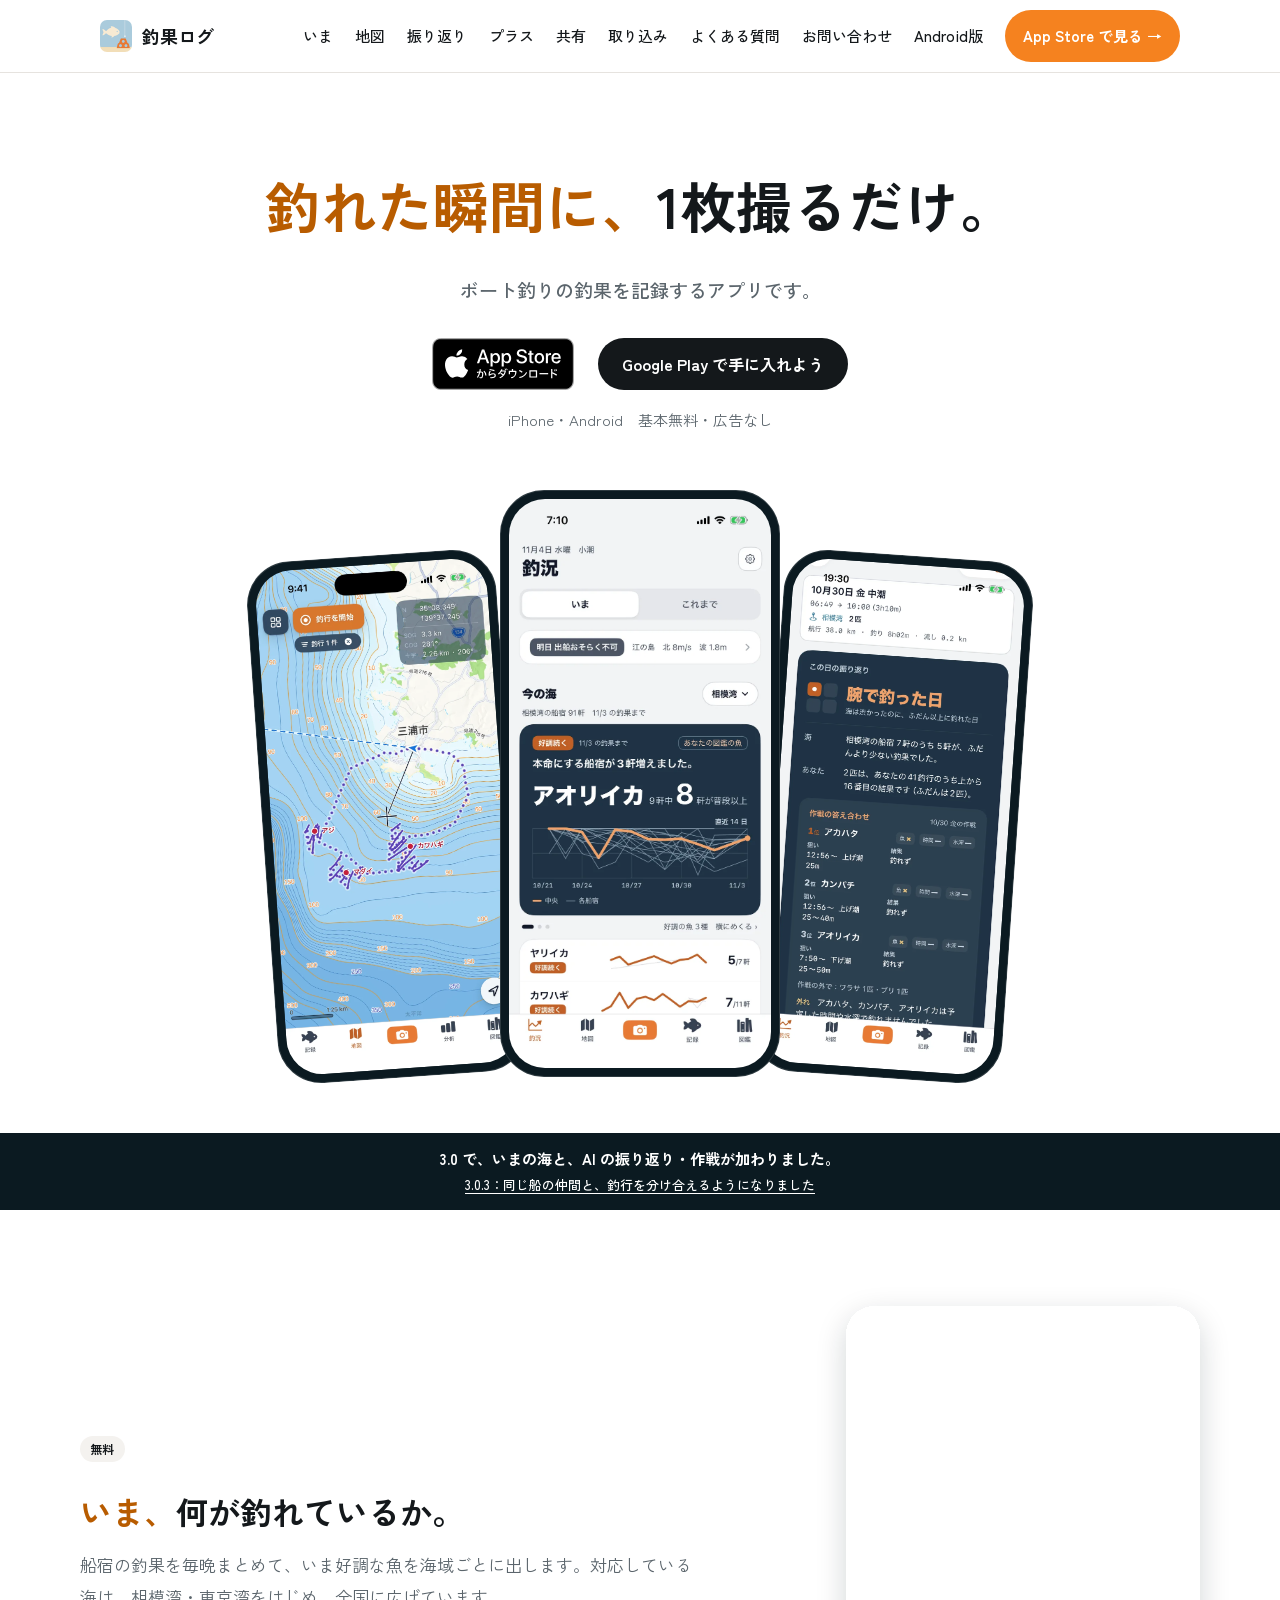
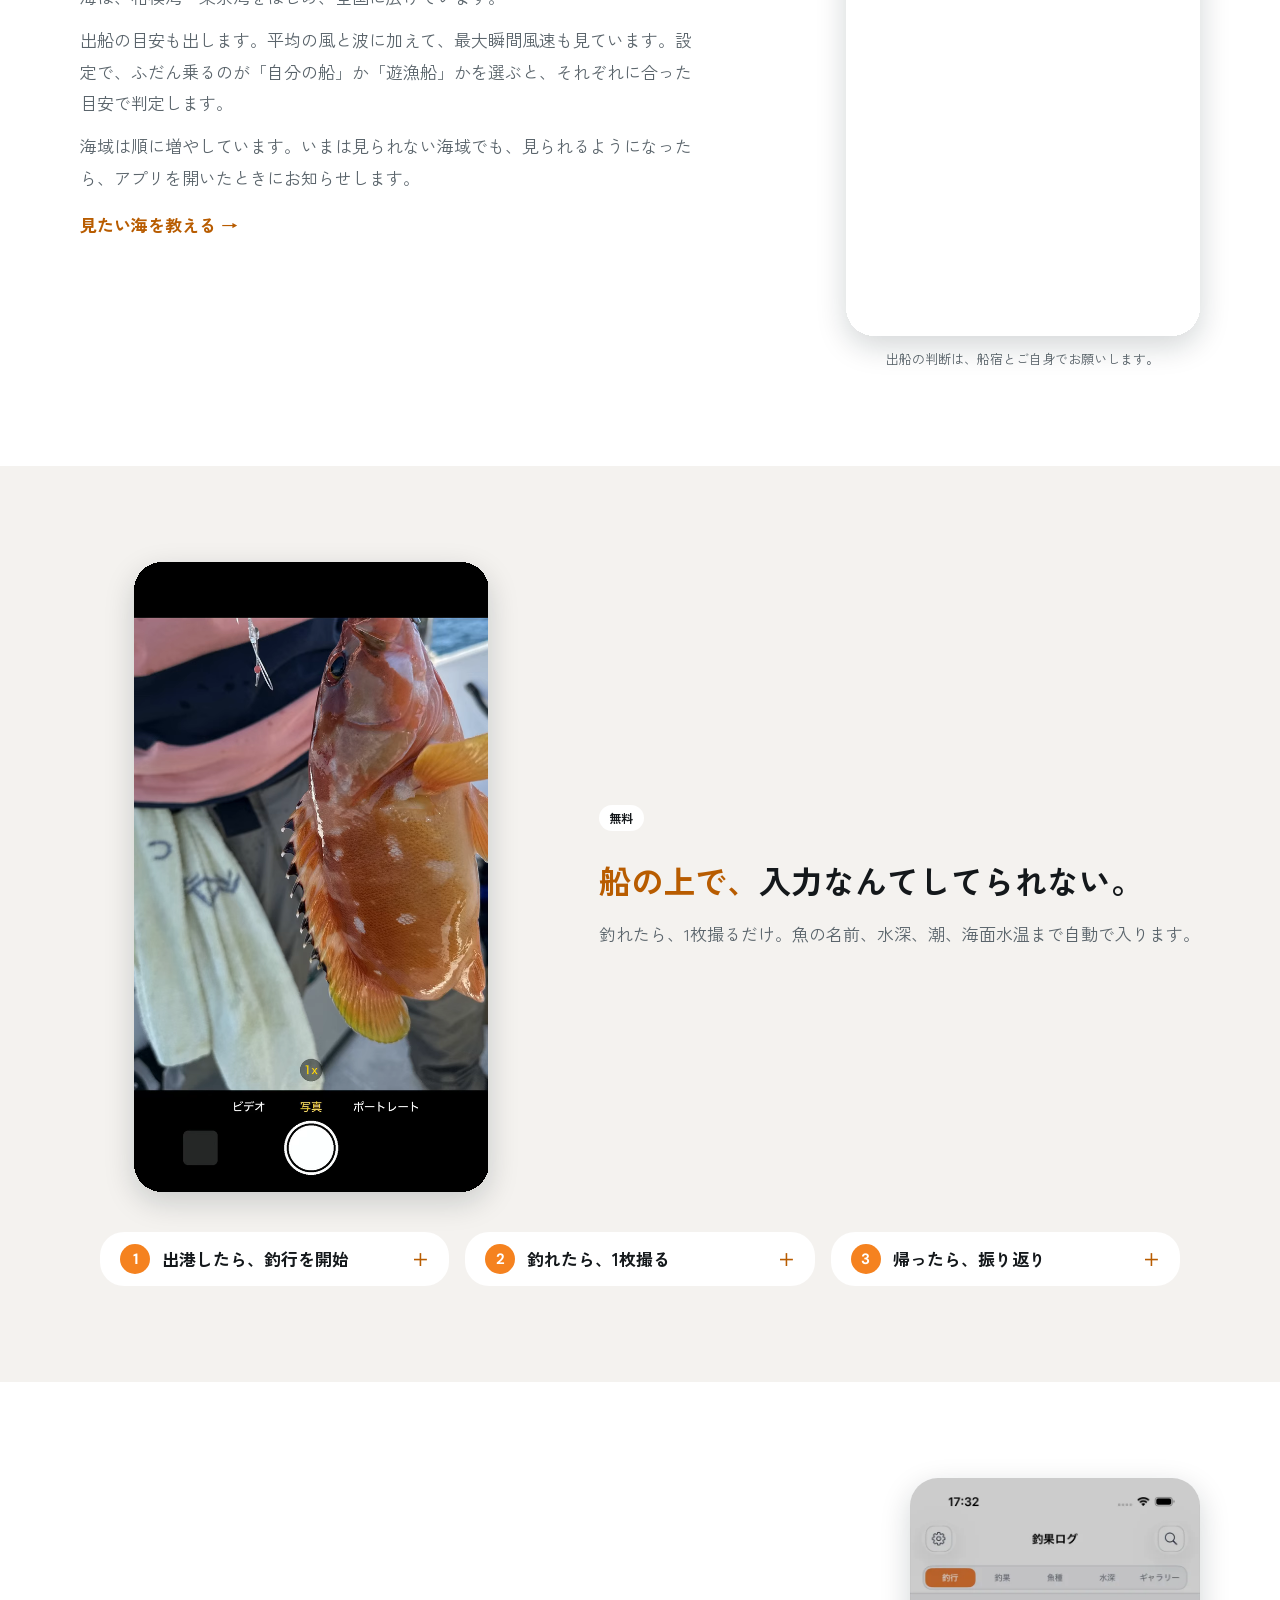
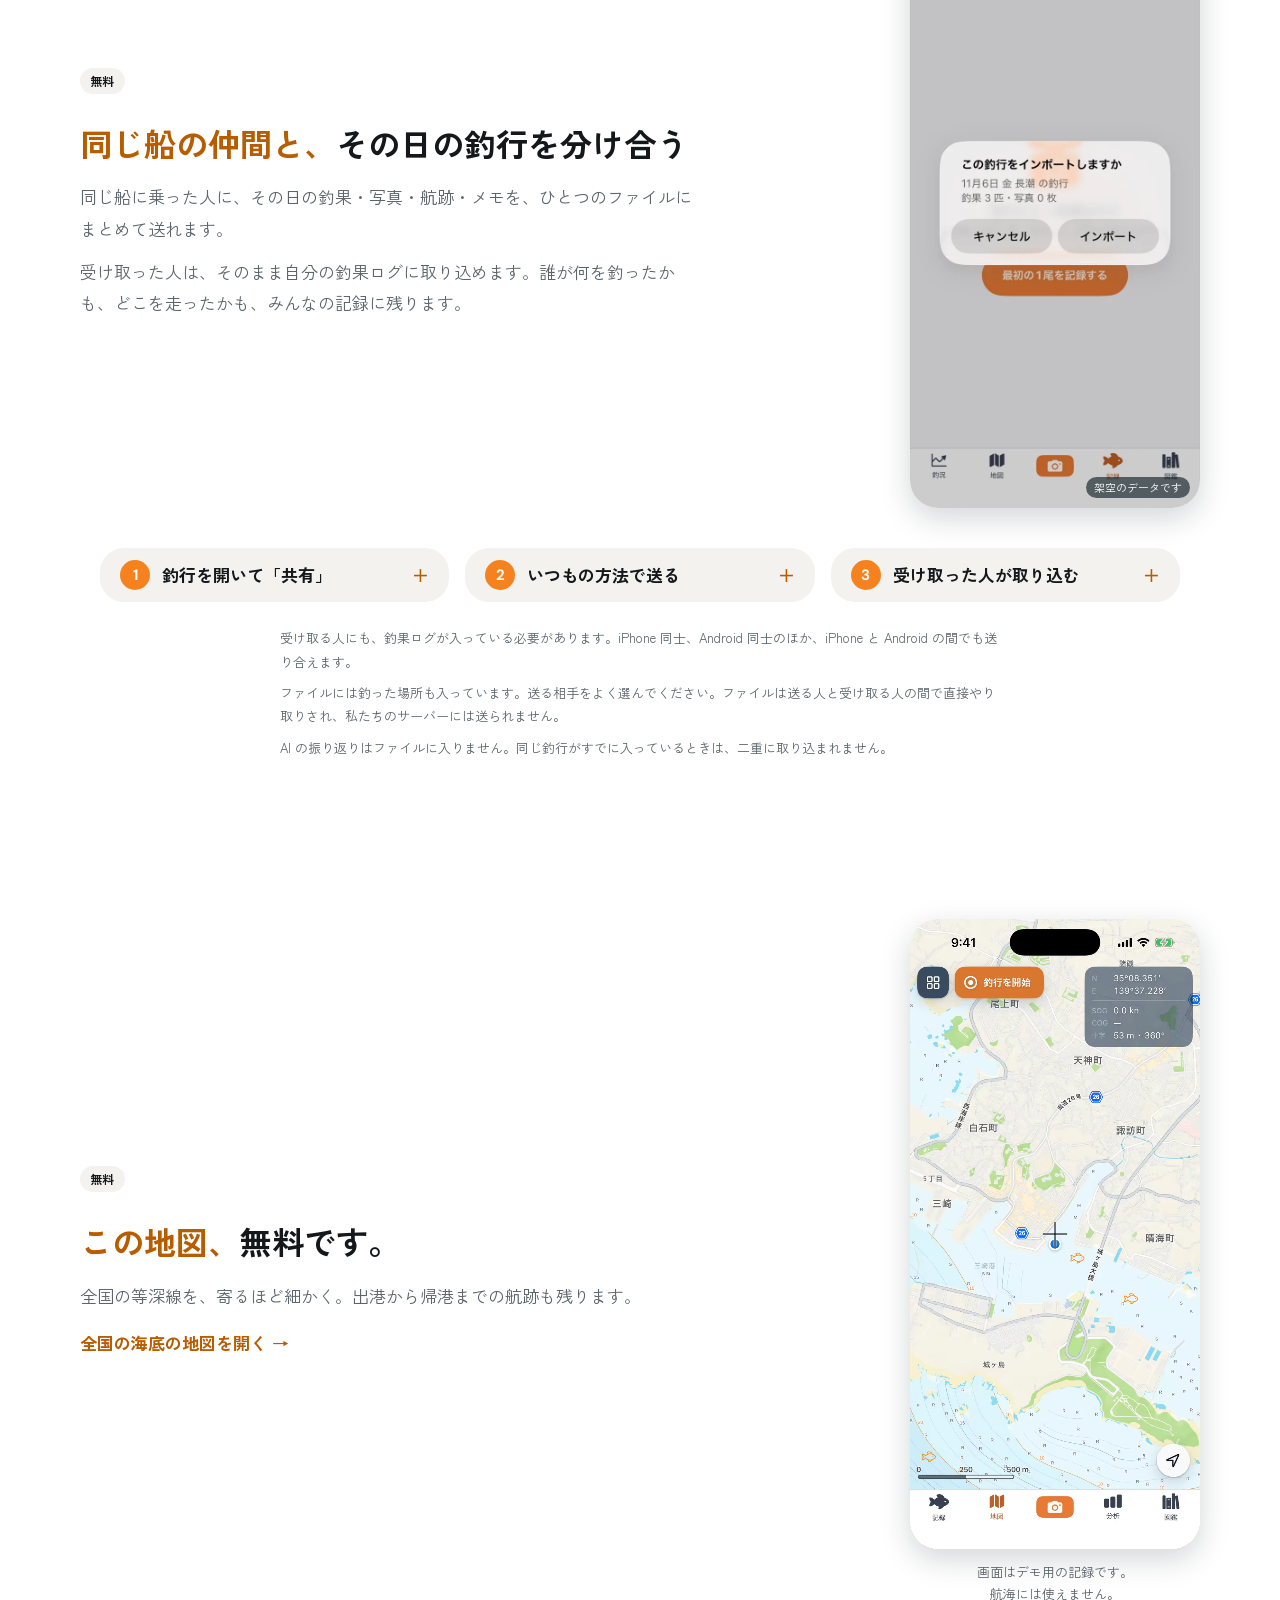
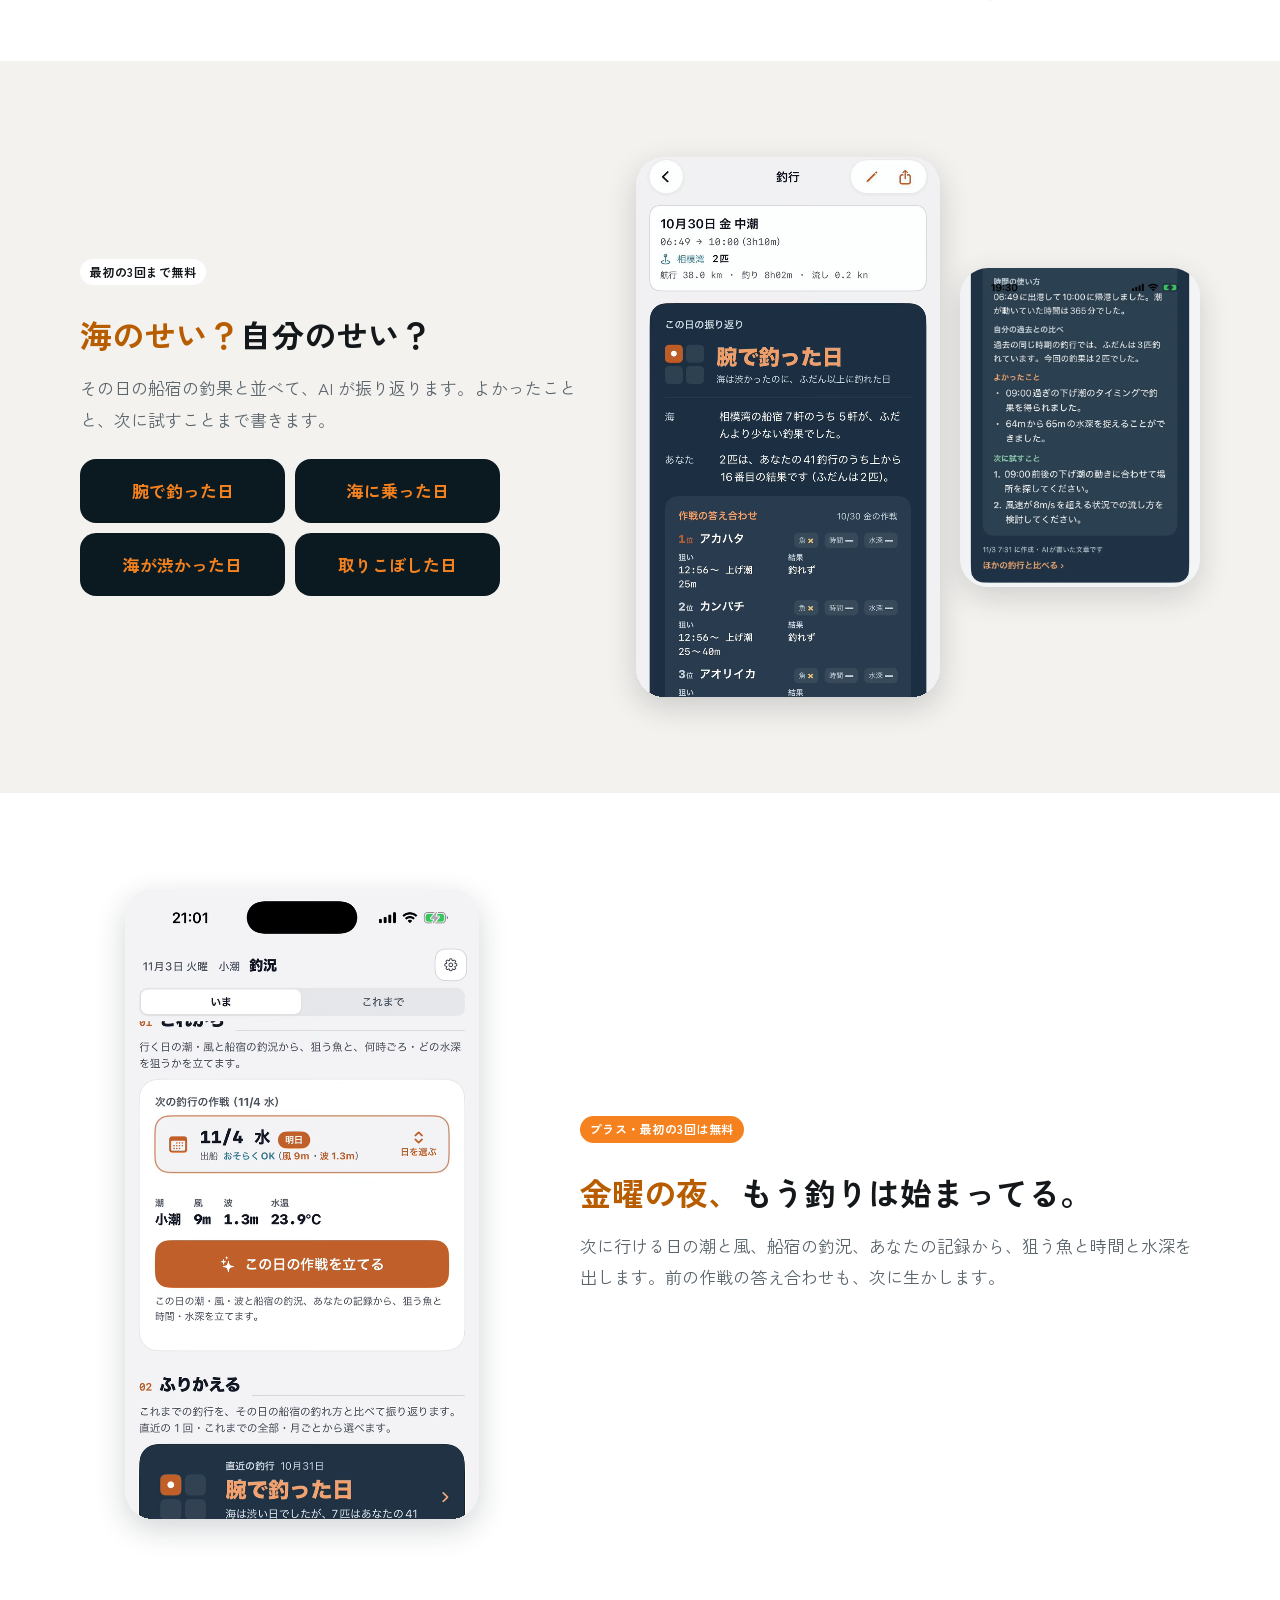
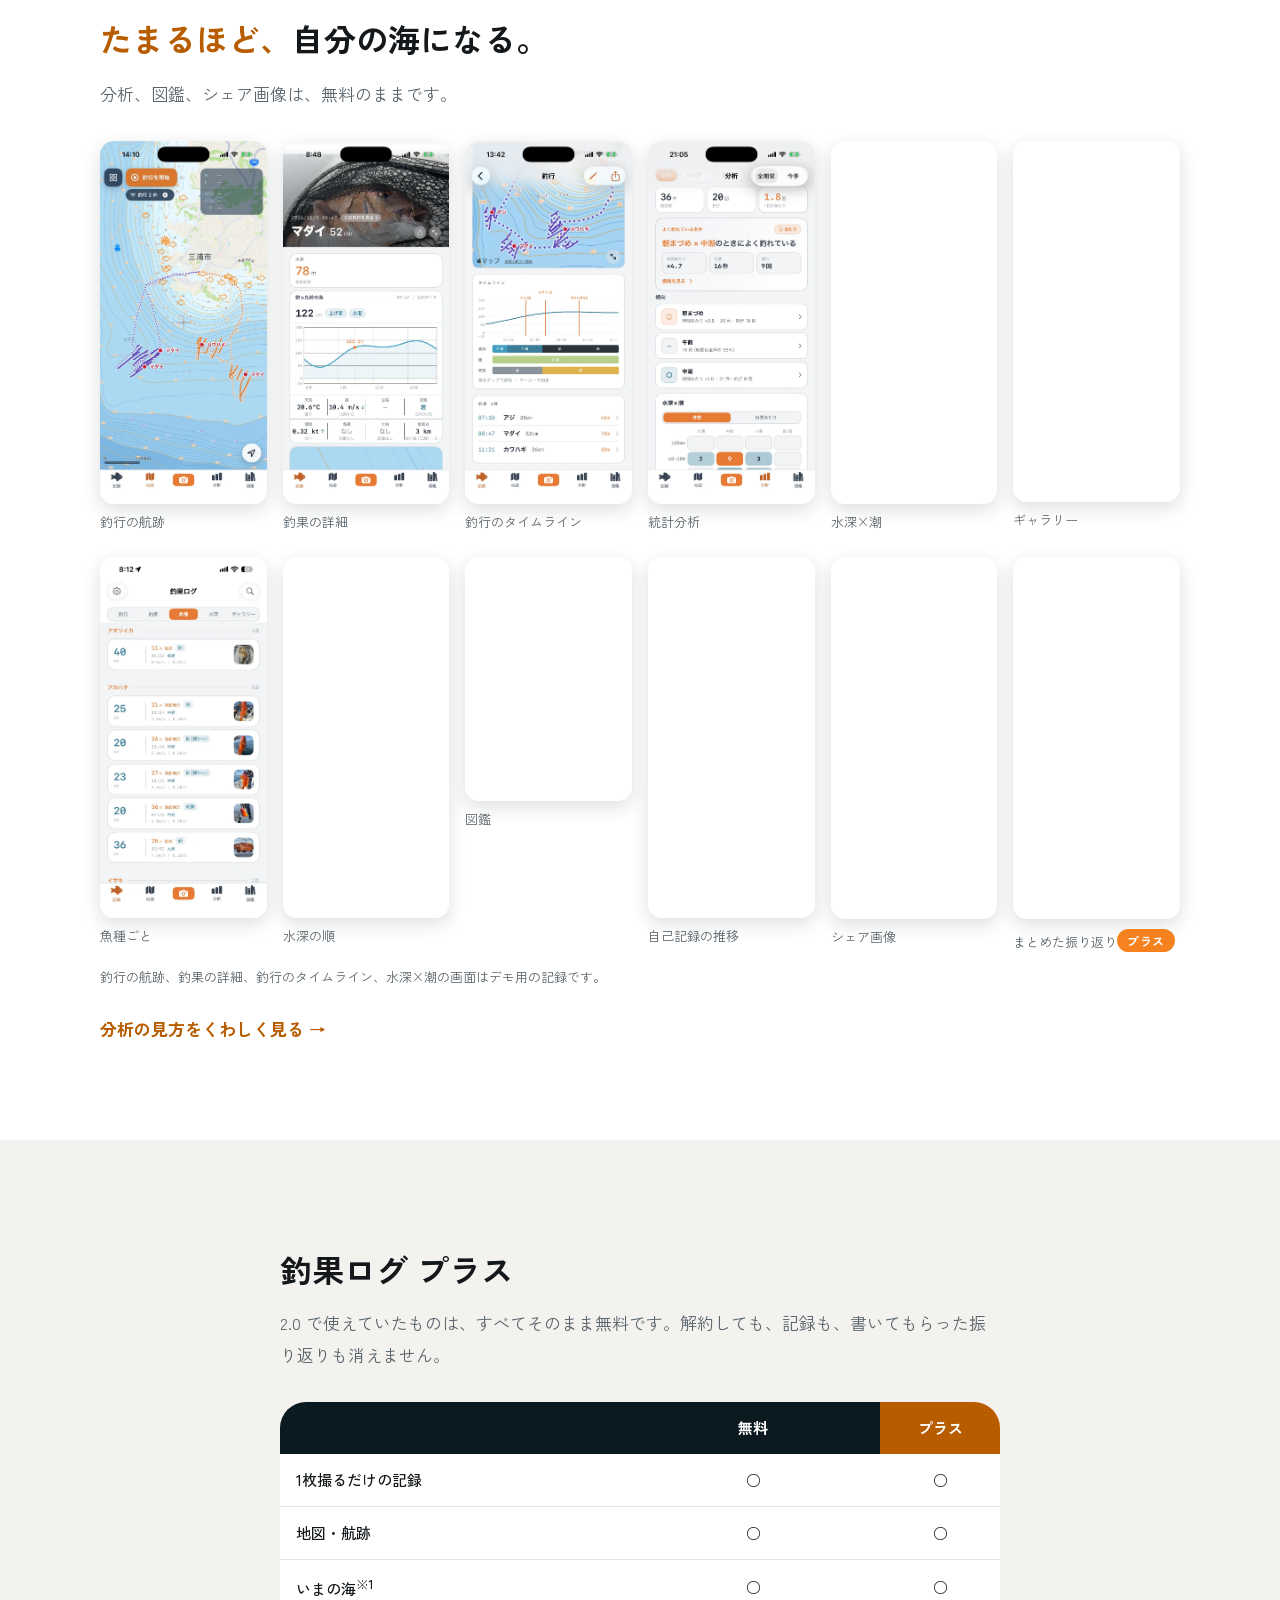
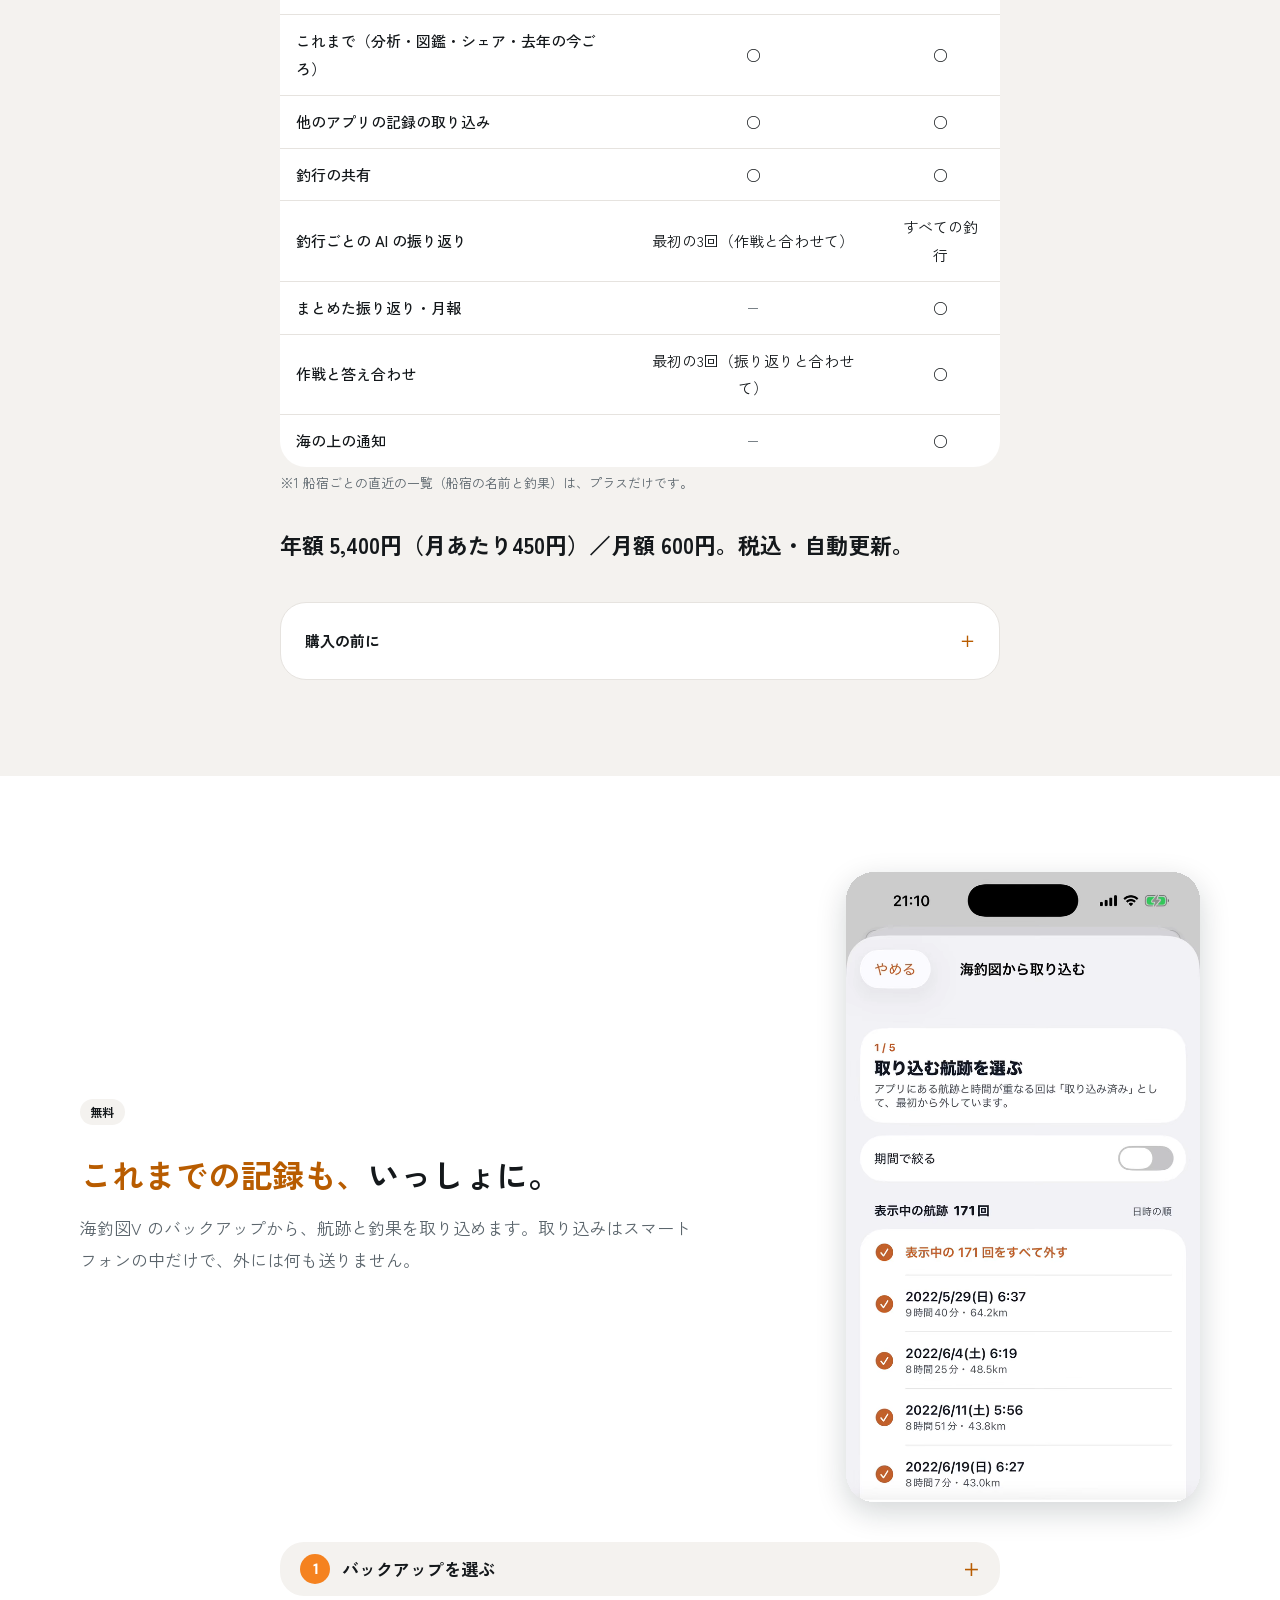
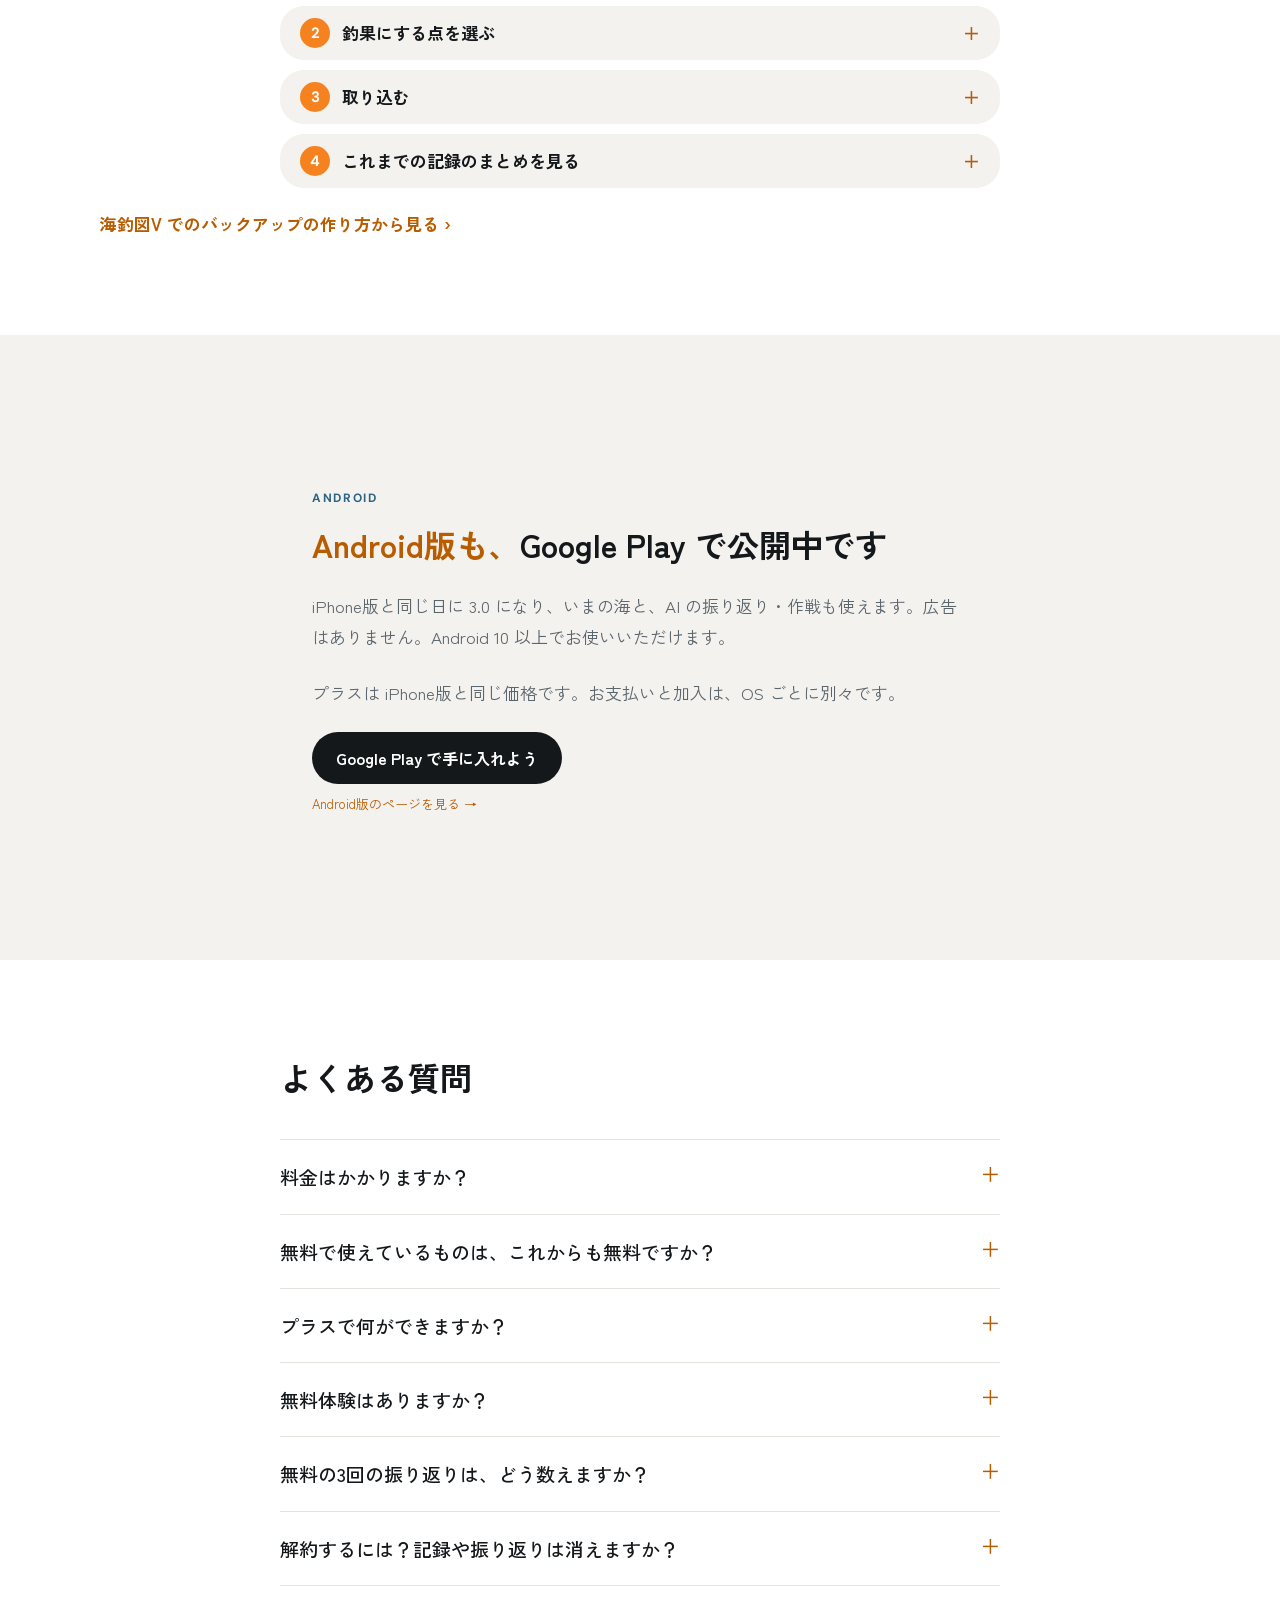
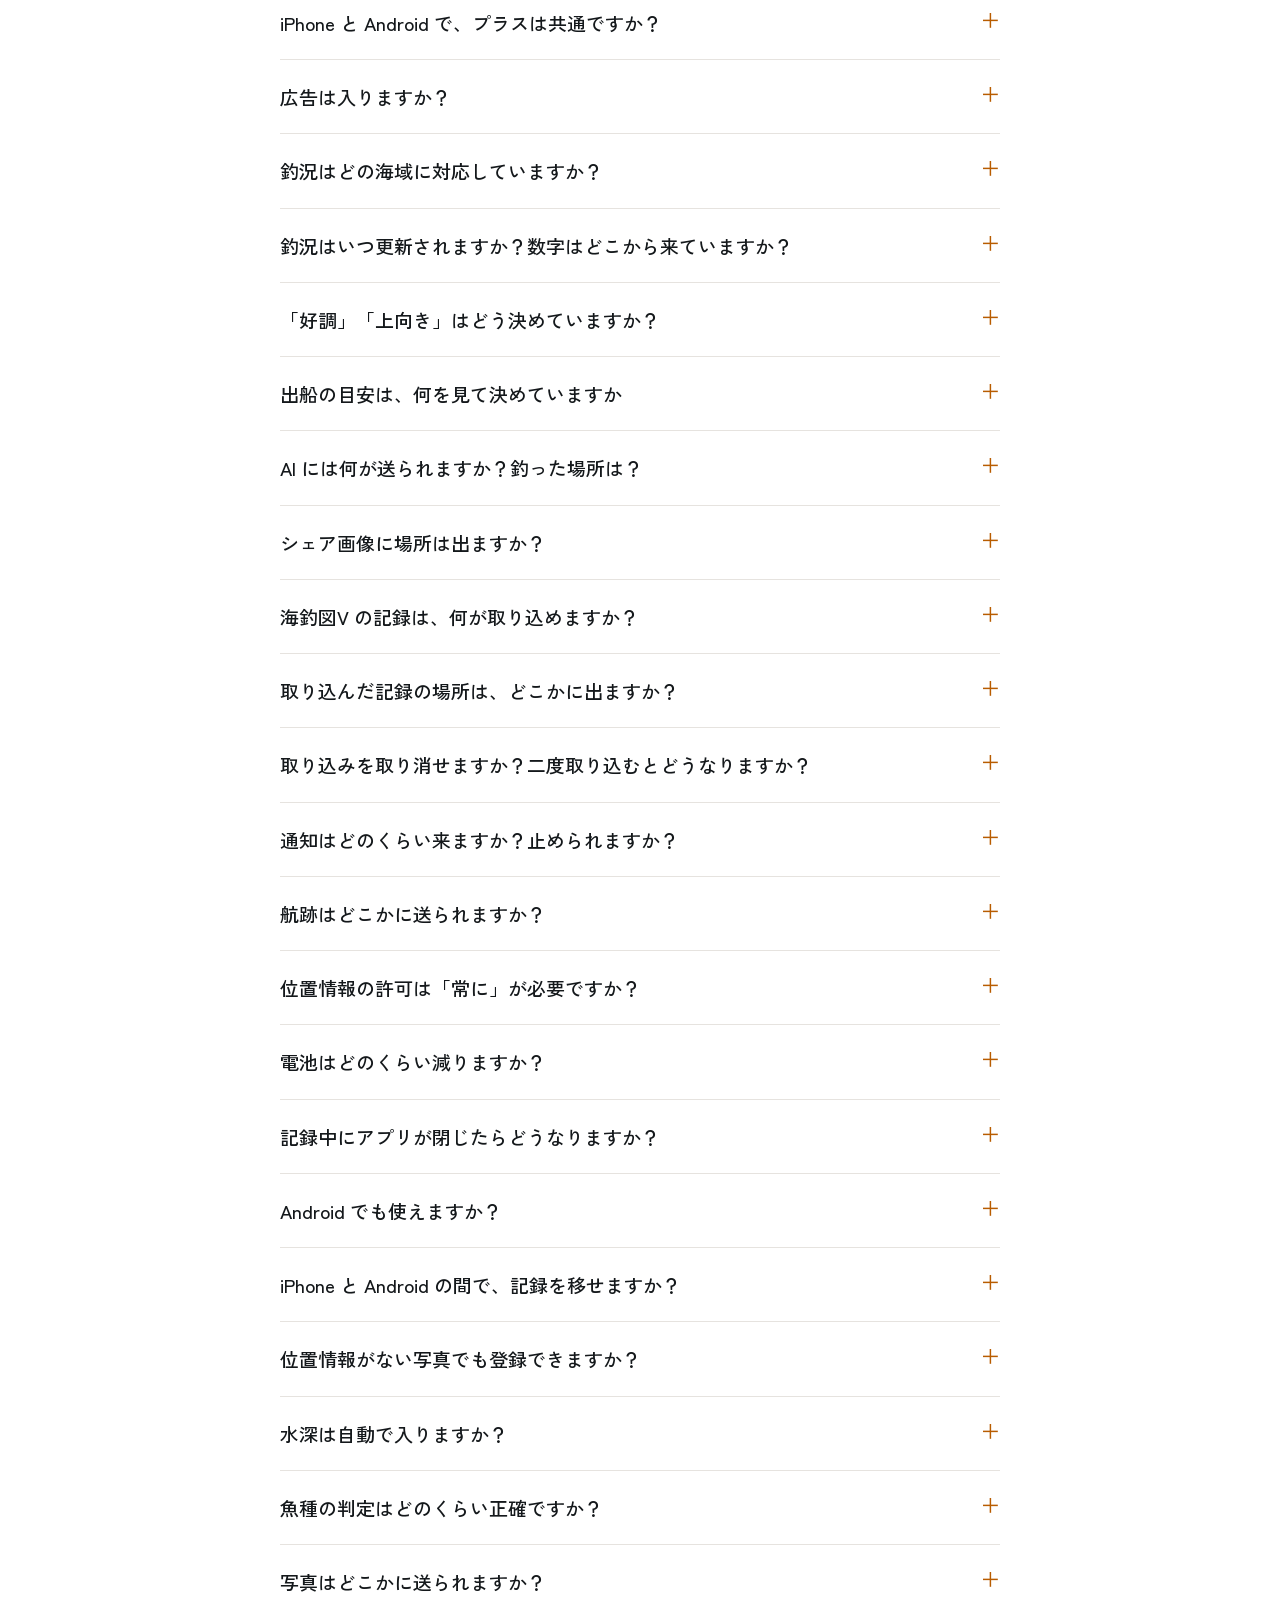
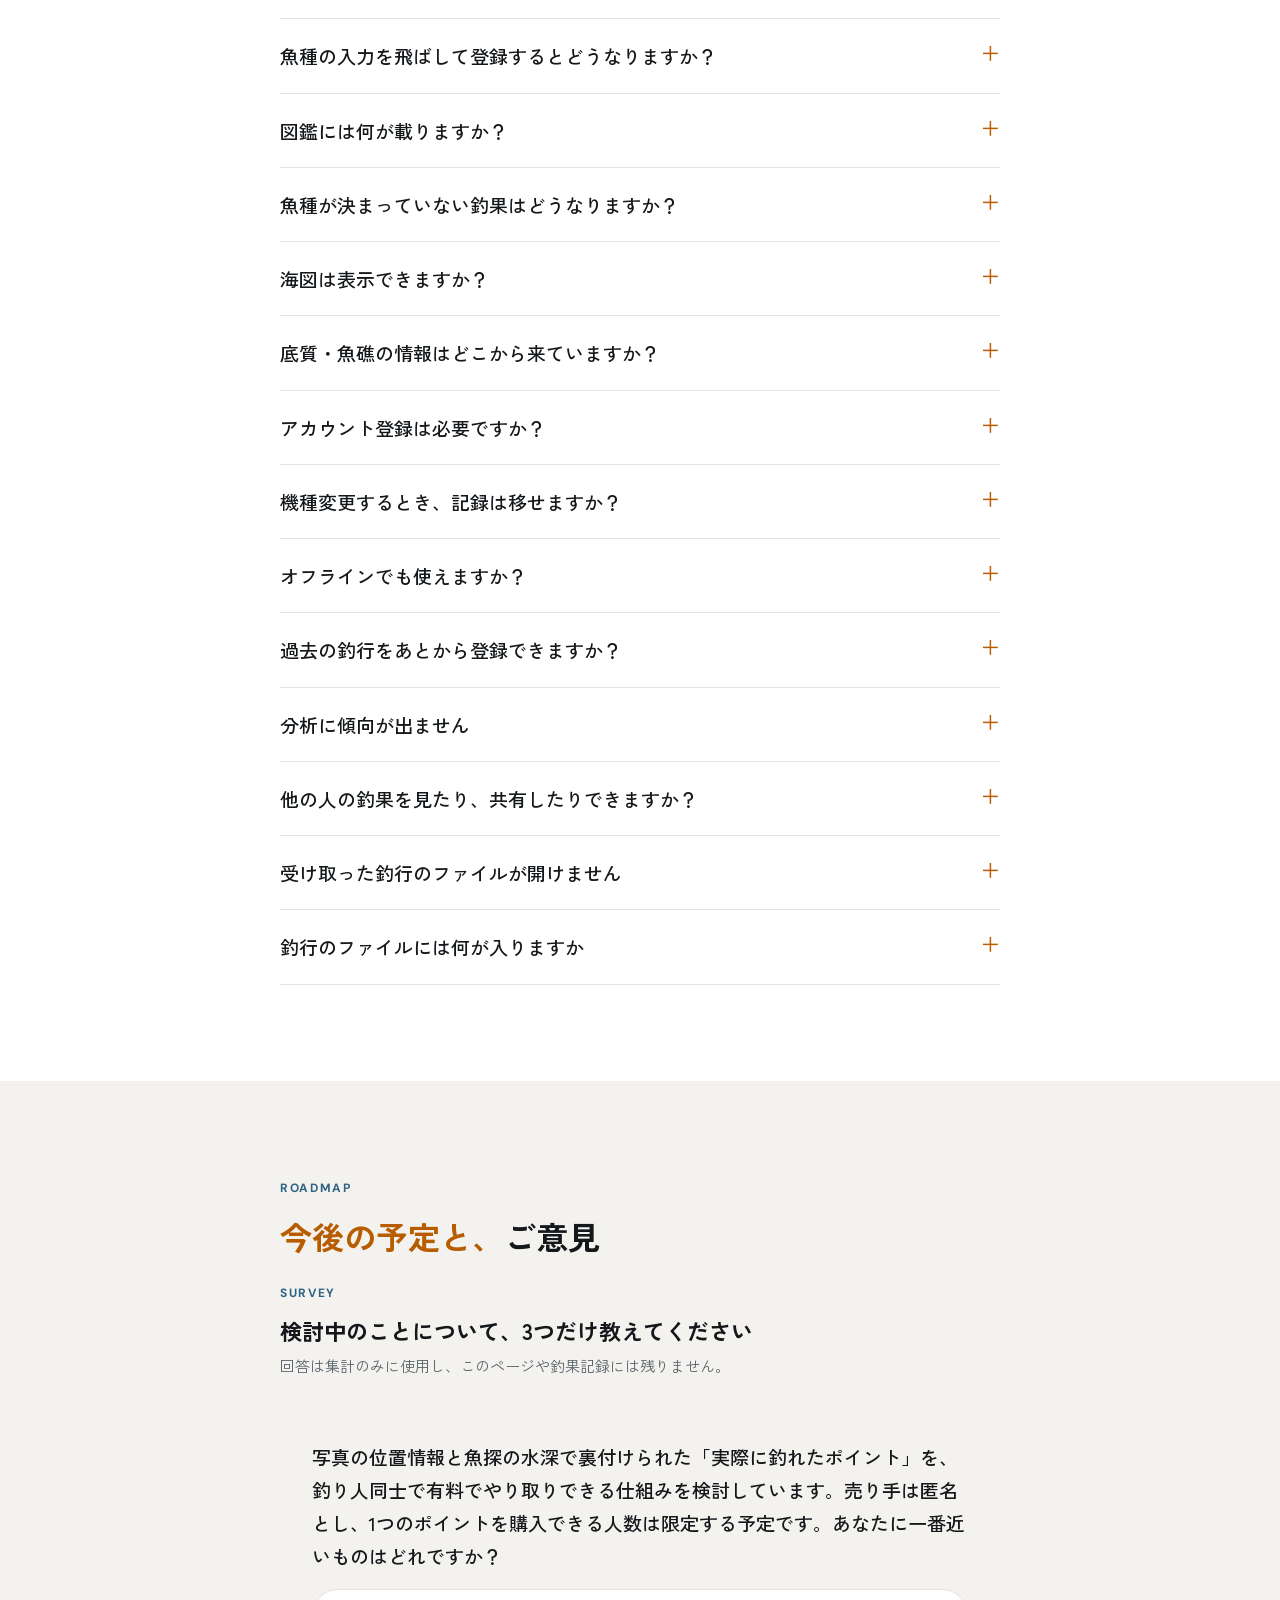
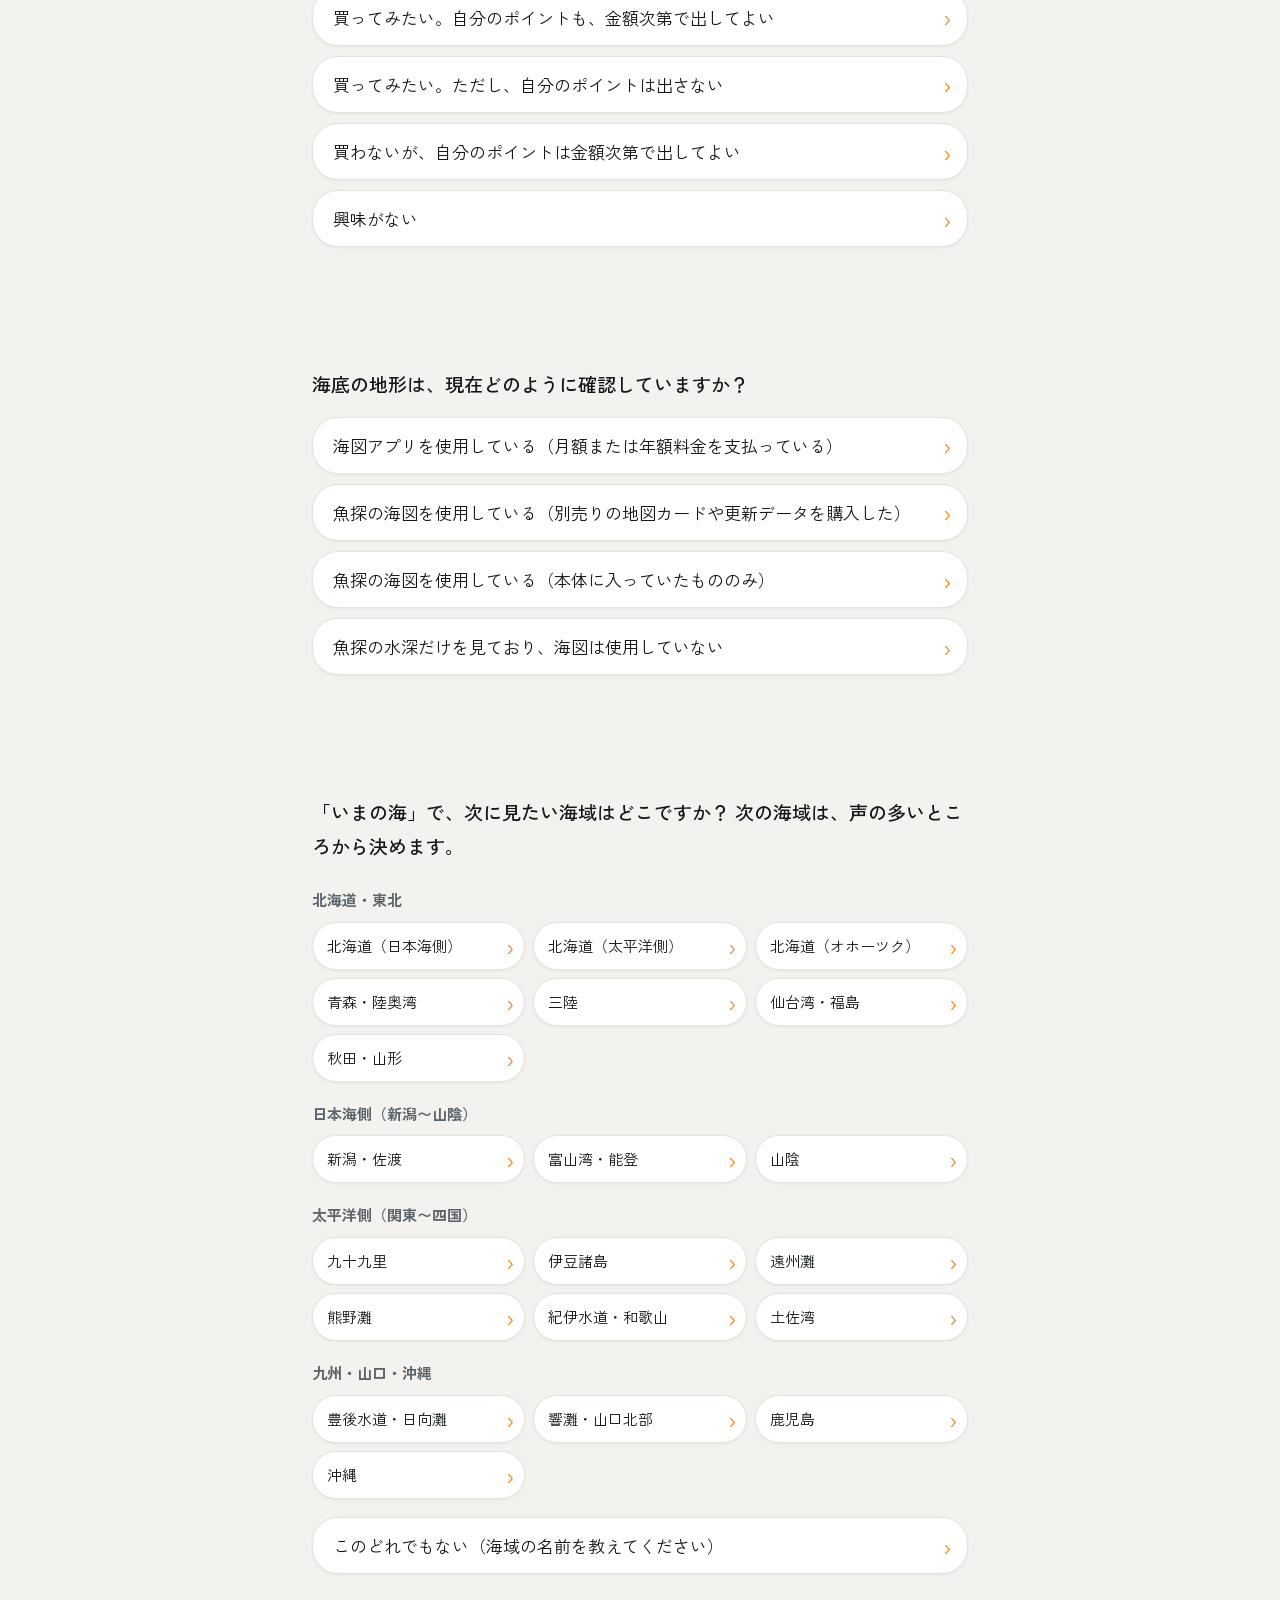
==== index.html @ e05a4d3f "計測の ?src= に riko（RIKO さんの PR 投稿のストーリーズ）と riko_ad（その投稿のパートナーシップ広告）を足す。App Store は ct=riko / riko_ad、G" ====
<!DOCTYPE html>
<html lang="ja">
<head>
  <meta charset="utf-8" />
  <meta name="viewport" content="width=device-width, initial-scale=1" />
  <title>釣果ログ｜1枚撮るだけで記録して、いまの海と答え合わせするボート釣りアプリ</title>
  <meta name="description" content="釣れた瞬間に1枚撮るだけ。魚種・水深・潮・海面水温まで自動で入り、その1枚を、船宿の釣果をもとにした「いまの海」と答え合わせできます。帰ったら、船宿の釣果と自分の釣果を並べて振り返り。地図・航跡・統計分析・いまの海は無料です。" />
  <link rel="canonical" href="https://chokalog.margheritaworks.com/" />
  <link rel="icon" href="/favicon.ico" sizes="any" />
  <link rel="icon" type="image/png" sizes="32x32" href="/assets/img/favicon-32.png" />
  <link rel="icon" type="image/png" sizes="16x16" href="/assets/img/favicon-16.png" />
  <link rel="apple-touch-icon" sizes="180x180" href="/assets/img/apple-touch-icon.png" />

  <!-- OGP -->
  <meta property="og:type"        content="website" />
  <meta property="og:url"         content="https://chokalog.margheritaworks.com/" />
  <meta property="og:title"       content="釣果ログ｜1枚撮るだけで記録して、いまの海と答え合わせするボート釣りアプリ" />
  <meta property="og:description" content="釣れた瞬間に1枚撮るだけ。魚種・水深・潮・海面水温まで自動で入り、その1枚を、船宿の釣果をもとにした「いまの海」と答え合わせできます。帰ったら、船宿の釣果と自分の釣果を並べて振り返り。地図・航跡・統計分析・いまの海は無料です。" />
  <meta property="og:image"       content="https://chokalog.margheritaworks.com/assets/img/og.png" />
  <meta property="og:image:secure_url" content="https://chokalog.margheritaworks.com/assets/img/og.png" />
  <meta property="og:image:type"  content="image/png" />
  <meta property="og:image:width" content="1200" />
  <meta property="og:image:height" content="630" />
  <meta property="og:image:alt"   content="釣果ログ 3.0 — 釣れた瞬間に、1枚撮るだけ。その1枚を、いまの海と答え合わせ" />
  <meta property="og:locale"      content="ja_JP" />
  <meta property="og:site_name"   content="釣果ログ" />
  <meta name="twitter:card"        content="summary_large_image" />
  <meta name="twitter:title"       content="釣果ログ｜1枚撮るだけで記録して、いまの海と答え合わせするボート釣りアプリ" />
  <meta name="twitter:description" content="釣れた瞬間に1枚撮るだけ。魚種・水深・潮・海面水温まで自動で入り、その1枚を、船宿の釣果をもとにした「いまの海」と答え合わせできます。帰ったら、船宿の釣果と自分の釣果を並べて振り返り。地図・航跡・統計分析・いまの海は無料です。" />
  <meta name="twitter:image"       content="https://chokalog.margheritaworks.com/assets/img/og.png" />

  <!-- フォント -->
  <link rel="preconnect" href="https://fonts.googleapis.com" />
  <link rel="preconnect" href="https://fonts.gstatic.com" crossorigin />
  <link href="https://fonts.googleapis.com/css2?family=Zen+Kaku+Gothic+New:wght@400;500;700&family=DM+Sans:wght@400;500;700&display=swap" rel="stylesheet" />

  <!-- CSS -->
  <link rel="stylesheet" href="/assets/css/site.css?v=3.0.6" />

  <!-- Android の端末で開いた場合だけ、最初の画面の Android 版のボタンを先に表示する。判定できない場合は今の並びのまま -->
  <script>if (/Android/i.test(navigator.userAgent || '')) document.documentElement.classList.add('is-android');</script>

  <!-- 構造化データ -->
  <script type="application/ld+json">
  {
    "@context": "https://schema.org",
    "@graph": [
      {
        "@type": "WebSite",
        "url": "https://margheritaworks.com/",
        "inLanguage": "ja"
      },
      {
        "@type": "Organization",
        "name": "Margherita Works",
        "url": "https://margheritaworks.com/",
        "contactPoint": {
          "@type": "ContactPoint",
          "email": "support@margheritaworks.com",
          "contactType": "customer support"
        }
      },
      {
        "@type": "SoftwareApplication",
        "name": "釣果ログ",
        "alternateName": "釣果ログ - ボート釣りの水深・底質・潮汐",
        "operatingSystem": "iOS, Android",
        "applicationCategory": "SportsApplication",
        "offers": {
          "@type": "Offer",
          "price": "0",
          "priceCurrency": "JPY"
        }
      },
      {
        "@type": "FAQPage",
        "mainEntity": [
          {
            "@type": "Question",
            "name": "料金はかかりますか？",
            "acceptedAnswer": {
              "@type": "Answer",
              "text": "アプリは無料です。地図・航跡・統計分析・図鑑・いまの海など、記録して見る機能は無料で使えます。振り返りと作戦は、合わせて最初の3回まで無料です。それより先の振り返りと作戦、まとめた振り返り・月報・海の上の通知・船宿ごとの直近の一覧は、釣果ログ プラス（年額 5,400円・月額 600円、税込）で使えます。プラスは、App Store・Google Play の自動更新のサブスクリプションです。詳しくは釣果ログ プラスをご覧ください。"
            }
          },
          {
            "@type": "Question",
            "name": "無料で使えているものは、これからも無料ですか？",
            "acceptedAnswer": {
              "@type": "Answer",
              "text": "2.0で使えていたものは、すべてそのまま無料です。有料にする予定はありません。3.0 で足した、いまの海・海面水温の自動入力・海釣図V の記録の取り込みも、無料です。"
            }
          },
          {
            "@type": "Question",
            "name": "プラスで何ができますか？",
            "acceptedAnswer": {
              "@type": "Answer",
              "text": "釣行の振り返り（その日の船宿の釣れ方と比べて、腕で釣った日か、海に乗った日かを読み解き、よかったことと次に試すことを書きます）、次の釣行の作戦（行く日の潮・天気・風と船宿の釣況から、狙う魚・時間・水深の作戦を立てます）を、すべての釣行で使えます。ほかに、いくつかの釣行をまとめて読み、あなたの当たりの形を探す「まとめた振り返り」、ひと月の釣行を振り返る「月報」、魚種ごとにいまどの船宿が釣れているかを並べる「船宿ごとの直近」、出港するとその日の作戦を知らせ、作戦の水深から外れたときや当たりの条件と重なる日も知らせる「海の上の通知」が使えます。"
            }
          },
          {
            "@type": "Question",
            "name": "無料体験はありますか？",
            "acceptedAnswer": {
              "@type": "Answer",
              "text": "ありません。代わりに、振り返りと作戦を、合わせて最初の3回まで、誰でも無料で使えます。月額で1か月だけ試すこともできます。"
            }
          },
          {
            "@type": "Question",
            "name": "無料の3回の振り返りは、どう数えますか？",
            "acceptedAnswer": {
              "@type": "Answer",
              "text": "振り返りと作戦を、合わせて3回です。回数を使うのは、文ができたときだけです。作れなかったときや、船宿の釣果が届くのを待っている間は使いません。作り直しでも使いません。残りがあれば、過去の好きな釣行にも使えます。アプリを消して入れ直しても、回数は戻りません。2.x から更新した方には、これとは別に、一番新しい釣行を1回、自動で振り返ります。なお、いまの海に対応していない海域の釣行や、その日の船宿の釣果がない釣行は、無料では振り返りを作れません（回数も使いません）。"
            }
          },
          {
            "@type": "Question",
            "name": "解約するには？ 記録や振り返りは消えますか？",
            "acceptedAnswer": {
              "@type": "Answer",
              "text": "iPhone の「設定」→ 自分の名前 →「サブスクリプション」から解約できます（Android版は Google Play の「定期購入」）。アプリの設定の「プランの管理」からも開けます。解約しても、釣果・釣行・航跡・写真・図鑑・分析は消えません。作った振り返り・まとめた振り返り・月報も残り、読めます。新しく作ることはできなくなりますが、無料の回数が残っていれば、その範囲で振り返りと作戦を作れます。"
            }
          },
          {
            "@type": "Question",
            "name": "iPhone と Android で、プラスは共通ですか？",
            "acceptedAnswer": {
              "@type": "Answer",
              "text": "分け方と価格は、iPhone版と同じにします。お支払いは App Store と Google Play で別々で、加入も OS ごとに数えます。"
            }
          },
          {
            "@type": "Question",
            "name": "広告は入りますか？",
            "acceptedAnswer": {
              "@type": "Answer",
              "text": "入りません。広告や、買い切り・消耗型の課金もありません。"
            }
          },
          {
            "@type": "Question",
            "name": "釣況はどの海域に対応していますか？",
            "acceptedAnswer": {
              "@type": "Answer",
              "text": "今釣れが船宿の釣果を集めている海域に対応しています。いまは相模湾、東京湾、外房・南房、茨城、伊豆・駿河湾、大阪湾・明石、伊勢湾・三河湾、玄界灘、若狭湾、瀬戸内、九州西の11海域です（2026年11月13日時点）。海域は順に増やしていて、見られるようになったらアプリを開いたときにお知らせします。見たい海域は、このページの下のアンケートから教えてください。"
            }
          },
          {
            "@type": "Question",
            "name": "釣況はいつ更新されますか？ 数字はどこから来ていますか？",
            "acceptedAnswer": {
              "@type": "Answer",
              "text": "船宿の釣果は、毎晩9時ごろにまとめて届きます。遅れて載った釣果は、翌朝に足されます。画面には「11/3 の釣果まで」のように、いつの釣果までかを出します。数字は、船宿が公開している釣果情報をもとにしています。電波がないときは、保存してある一番新しい釣況を出します。"
            }
          },
          {
            "@type": "Question",
            "name": "「好調」「上向き」はどう決めていますか？",
            "acceptedAnswer": {
              "@type": "Answer",
              "text": "船宿同士の数は比べず、それぞれの船宿の「ふだん」と比べた位置を使います。「好調続く」は、直近14日にその魚を狙った船宿のうち、比べられた船宿の何軒がふだん以上だったかで出します（例：9軒のうち8軒が普段以上）。ほかの一言には、「7日前より上がった船宿 5軒中3軒」のような根拠を添えて出します。"
            }
          },
          {
            "@type": "Question",
            "name": "出船の目安は、何を見て決めていますか",
            "acceptedAnswer": {
              "@type": "Answer",
              "text": "平均の風、波、最大瞬間風速を見ています。最大瞬間風速は、自分の船では 10m/s、遊漁船では 15m/s 以上で「出船おそらく不可」としています。どちらの船かは、設定の「釣況」で選べます。最後に出船を決めるのは、船宿とご自身です。"
            }
          },
          {
            "@type": "Question",
            "name": "AI には何が送られますか？ 釣った場所は？",
            "acceptedAnswer": {
              "@type": "Answer",
              "text": "釣った場所の緯度経度、航跡、写真、メモの本文は送りません。送るのは、計算済みの事実だけです（海域・日付・時刻・水深・潮・底質・魚種・大きさ・匹数、ふだんの匹数と順位、4つの分類など）。釣行ごとの振り返りでは、あなたが付けたエリアの名前と、約10km四方の区画も送ります。送った内容は文章を作るためだけに使い、サーバーには残しません。海面水温を取るときは、釣った場所を約1kmに丸めた位置と日付を、当社のサーバーに送ります（保存しません）。そこから先のデータの提供元に渡るのは、南北約111km・東西約90kmのマスのどれか、ということだけです。手で水温を入れた釣果では取りません。詳しくはプライバシーポリシーをご覧ください。"
            }
          },
          {
            "@type": "Question",
            "name": "シェア画像に場所は出ますか？",
            "acceptedAnswer": {
              "@type": "Answer",
              "text": "出ません。シェア画像には、魚種・大きさ・水深・水温・潮などを入れ、釣った場所は入れません。3.0 から、今の海の一行（例：相模湾 ブリ 始まりの日の1尾）を入れるかどうかを選べます。画像はスマートフォンの中で作ります。"
            }
          },
          {
            "@type": "Question",
            "name": "海釣図V の記録は、何が取り込めますか？",
            "acceptedAnswer": {
              "@type": "Answer",
              "text": "海釣図V のバックアップ（zip）の中の、航跡と、選んだマイポイントです。航跡は釣行に、マイポイントは釣果になります（時刻は点を付けた日時、メモは点のメモ）。zip に写真は入っていないので、写真は iPhone の写真から撮影日時で探して付けるか、付けずに取り込みます。手順は海釣図V の取り込みの手順をご覧ください。海釣図V でのバックアップの作り方から見る場合は、https://chokalog.margheritaworks.com/kaichozu/ をご覧ください。"
            }
          },
          {
            "@type": "Question",
            "name": "取り込んだ記録の場所は、どこかに出ますか？",
            "acceptedAnswer": {
              "@type": "Answer",
              "text": "出ません。取り込みはスマートフォンの中だけで行い、外には何も送りません。取り込んだ記録の緯度経度を AI に送ることもありません。ただし、取り込んだ後に水深・水温・天気・潮を入れるときは、ふだんの釣果と同じ通信を行います（海面水温では、約1kmに丸めた位置と日付を送ります）。"
            }
          },
          {
            "@type": "Question",
            "name": "取り込みを取り消せますか？ 二度取り込むとどうなりますか？",
            "acceptedAnswer": {
              "@type": "Answer",
              "text": "取り消せます。取り込みの終わりの画面の「この取り込みを取り消す」か、設定の「海釣図から取り込んだ分」から、回ごとに取り消せます。同じ zip をもう一度取り込んでも、アプリにある航跡と時間が重なる回は自動で外れるので、二重にはなりません。途中でやめたときや、途中でアプリが落ちたときは、その回の分は何も残りません。"
            }
          },
          {
            "@type": "Question",
            "name": "通知はどのくらい来ますか？ 止められますか？",
            "acceptedAnswer": {
              "@type": "Answer",
              "text": "気になる魚が上向いたときの通知は、朝に1日1通までです。作戦の日の出船の目安が悪くなったときは、同じ変化は1回だけ知らせます。プラスの海の上の通知は、当たりの条件と重なる日が週に1回まで、作戦の水深から外れたときが1回の釣行で2回までです。どれも、釣況や作戦の画面、アプリの設定で切り替えられます。iPhone の「設定」の通知で、アプリの通知をまとめて止めることもできます。"
            }
          },
          {
            "@type": "Question",
            "name": "航跡はどこかに送られますか？",
            "acceptedAnswer": {
              "@type": "Answer",
              "text": "航跡は、端末の中だけに保存し、外へは送りません。ただし、次の 2 つの場合に限り、航跡の一部の情報を送ります。釣果の無い釣行では、その日の天気を取るために、航跡の中の 1 点（最初に釣りをしていた点。無ければ最初の点）の座標を、気象のサービス（Open-Meteo）へ送ります。分析で底質・魚礁・沈船を調べるときは、航跡の点そのものは送らず、航跡が通ったあたりのおおまかな範囲（約 20km 四方の升目ごと）だけを、運営者のサーバーへ送ります。詳しくはプライバシーポリシーの 4・5 をご覧ください。"
            }
          },
          {
            "@type": "Question",
            "name": "位置情報の許可は「常に」が必要ですか？",
            "acceptedAnswer": {
              "@type": "Answer",
              "text": "必要ありません。「使用中のみ」で記録できます。記録中は、画面を消しても航跡の記録が続きます。「常に」が要るのは、出港を自動で見つけて記録を始める設定（初期はオフ）を使うときだけです。"
            }
          },
          {
            "@type": "Question",
            "name": "電池はどのくらい減りますか？",
            "acceptedAnswer": {
              "@type": "Answer",
              "text": "記録中は位置情報を使い続けるので、そのぶん電池を使います。航跡は画面を消したままでも記録できます。長い釣行では、予備の電池をお持ちになることをおすすめします。"
            }
          },
          {
            "@type": "Question",
            "name": "記録中にアプリが閉じたらどうなりますか？",
            "acceptedAnswer": {
              "@type": "Answer",
              "text": "次にアプリを開いたときに、同じ釣行の続きから記録します。なお、記録は始めてから 12 時間で自動で終わります。"
            }
          },
          {
            "@type": "Question",
            "name": "Android でも使えますか？",
            "acceptedAnswer": {
              "@type": "Answer",
              "text": "使えます。Google Play で公開しています。2026年11月7日に、iPhone版と同じ日に 3.0 になりました。いまの海（釣況）、AI の振り返りと作戦、釣果ログ プラス、海面水温の自動入力、海釣図V の記録の取り込みも入っています（出港を自動で見つけて記録を始める設定は、Android版にはまだありません）。Android 10 以上の端末でお使いいただけます。詳しくは Android版のページ をご覧ください。"
            }
          },
          {
            "@type": "Question",
            "name": "iPhone と Android の間で、記録を移せますか？",
            "acceptedAnswer": {
              "@type": "Answer",
              "text": "移せます。設定のデータ管理で「写真付きでバックアップ（zip）」を書き出し、新しい端末のアプリで読み込むと、写真と航跡を含めて引き継げます。すべての記録を移すときは全体のバックアップを、1 回の釣行だけを渡すときは釣行の共有を使ってください。"
            }
          },
          {
            "@type": "Question",
            "name": "位置情報がない写真でも登録できますか？",
            "acceptedAnswer": {
              "@type": "Answer",
              "text": "できます。位置情報のない写真を読み込んだ場合、地図上でドラッグして釣果場所を手動で指定できます。"
            }
          },
          {
            "@type": "Question",
            "name": "水深は自動で入りますか？",
            "acceptedAnswer": {
              "@type": "Answer",
              "text": "入ります。釣れた位置の海底地形のデータから求めた値です。魚探で見た値に直すと、その値が記録に残ります。"
            }
          },
          {
            "@type": "Question",
            "name": "魚種の判定はどのくらい正確ですか？",
            "acceptedAnswer": {
              "@type": "Answer",
              "text": "多くの場合、そのまま使えます。ただし、ブリとヒラマサ、マダイとチダイのような似た魚は取り違えることがあります。違うときは、候補をタップして選び直してください。判定が違っていたときは、登録の画面や釣果の画面の「違っていたら教えてください」から知らせてください。写真は送られません。いただいた声は判定の改善に使います。"
            }
          },
          {
            "@type": "Question",
            "name": "写真はどこかに送られますか？",
            "acceptedAnswer": {
              "@type": "Answer",
              "text": "送られません。魚種の判定もシェア画像の作成も、すべてスマートフォンの中で行います。"
            }
          },
          {
            "@type": "Question",
            "name": "魚種の入力を飛ばして登録するとどうなりますか？",
            "acceptedAnswer": {
              "@type": "Answer",
              "text": "判定に自信があるときだけ、「（推定）」の印を付けて魚種を入れておきます。自信がないときは空のままです。あとから選び直すと、印は消えます。"
            }
          },
          {
            "@type": "Question",
            "name": "図鑑には何が載りますか？",
            "acceptedAnswer": {
              "@type": "Answer",
              "text": "釣った魚種だけが載ります。まだ釣っていない魚の空き枠は出しません。魚種ごとに、自己記録とその伸び、釣れた月、サイズの分布、釣った場所、当たり条件が見られます。3.0 から、いまの海に対応している海域では、その魚の今の海も出ます。"
            }
          },
          {
            "@type": "Question",
            "name": "魚種が決まっていない釣果はどうなりますか？",
            "acceptedAnswer": {
              "@type": "Answer",
              "text": "図鑑の上に「魚種が未確定の釣果」として件数が出ます。そこから候補を選べば、まとめて名前を付けられます。"
            }
          },
          {
            "@type": "Question",
            "name": "海図は表示できますか？",
            "acceptedAnswer": {
              "@type": "Answer",
              "text": "航海用の海図は表示しません。地図には、全国の等深線と水深の色分けを描き、底質・魚礁・沈船も重ねられます。根や駆け上がりの位置、水深帯の広がり、底質の違いといった、釣り場の地形を読むために要るものは、この地図に入っています。元になっているのは 500m ごとの水深のデータなので、小さな根や魚礁の形までは出ません。航海と安全の判断は、海図と魚探で行ってください。"
            }
          },
          {
            "@type": "Question",
            "name": "底質・魚礁の情報はどこから来ていますか？",
            "acceptedAnswer": {
              "@type": "Answer",
              "text": "海上保安庁の海洋状況表示システム（海しるAPI）から取得しています。端末ではなく、Cloudflare Workers を経由して参照します。詳しくはデータの出典をご覧ください。"
            }
          },
          {
            "@type": "Question",
            "name": "アカウント登録は必要ですか？",
            "acceptedAnswer": {
              "@type": "Answer",
              "text": "不要です。メールアドレスや個人情報の登録なしにお使いいただけます。釣果ログ プラスの購入も、App Store・Google Play で行います。"
            }
          },
          {
            "@type": "Question",
            "name": "機種変更するとき、記録は移せますか？",
            "acceptedAnswer": {
              "@type": "Answer",
              "text": "移せます。iPhone版は、設定のデータ管理の「写真付きでバックアップ（zip）」で書き出し、新しい iPhone で「バックアップから復元」を選んでください。写真と航跡も一緒に移ります。復元は、まだ入っていない記録だけを足すので、今ある記録は書き換えません。iPhone版は iCloud で同期しないので、機種変更の前にバックアップを書き出してください。Android版も、設定のデータ管理の「写真付きでバックアップ（zip）」で、写真と航跡を含めて移せます。Android の自動バックアップでも、記録と設定は引き継がれます（写真と航跡の線は含みません）。すべての記録を移すときは全体のバックアップを、1 回の釣行だけを渡すときは釣行の共有を使ってください。"
            }
          },
          {
            "@type": "Question",
            "name": "オフラインでも使えますか？",
            "acceptedAnswer": {
              "@type": "Answer",
              "text": "釣果の記録・閲覧と、航跡の記録は、電波がなくても動きます。一度見た場所の地図は、電波のない沖でも表示されます。設定の地図データの画面で、行く海の区画を前もって取っておくこともできます。潮・風のデータと、底質などの海の情報の取得にはインターネットへの接続が必要です（一度取得したものは端末に残ります）。魚種の判定は、電波のない沖でも動きます。3.0 で足した、いまの海の更新と、AI の振り返り・作戦・まとめた振り返り・月報を作るときは、電波が要ります。電波がないときは、保存してある一番新しい釣況を、いつの釣果までかの日付つきで出します。作ってある振り返りや作戦は、電波がなくても読めます。海面水温は、電波が戻ったときに取り直して入れます。"
            }
          },
          {
            "@type": "Question",
            "name": "過去の釣行をあとから登録できますか？",
            "acceptedAnswer": {
              "@type": "Answer",
              "text": "できます。写真の撮影日時をもとに記録の日時が設定されますが、あとから変更することもできます。写真なしで手動入力することも可能です。"
            }
          },
          {
            "@type": "Question",
            "name": "分析に傾向が出ません",
            "acceptedAnswer": {
              "@type": "Answer",
              "text": "記録が 5 件・釣行 2 回未満のあいだは表示されません。また、潮・風のデータ取得が終わるまでは出ないことがあります。設定 → データ管理で取得状況を確認できます。詳しくは分析の見方をご覧ください。"
            }
          },
          {
            "@type": "Question",
            "name": "他の人の釣果を見たり、共有したりできますか？",
            "acceptedAnswer": {
              "@type": "Answer",
              "text": "ほかの人の釣果を見る機能はありません。同じ船に乗った人とは、その日の釣行をファイルで分け合えます。くわしくは「同じ船の仲間と、その日の釣行を分け合う」をご覧ください。"
            }
          },
          {
            "@type": "Question",
            "name": "受け取った釣行のファイルが開けません",
            "acceptedAnswer": {
              "@type": "Answer",
              "text": "iPhone では、ファイルを押すのではなく、共有のメニューを開いて「釣果ログに取り込む」を選んでください。メッセージでは、ファイルを長押しして「共有」を選ぶと出てきます。そのあと釣果ログを開くと、取り込みの確認が出ます。見つからないときは、ファイルをいったん「ファイル」アプリに保存し、釣果ログの「設定」→「共有された釣行ファイルを読み込む」から選んでください。"
            }
          },
          {
            "@type": "Question",
            "name": "釣行のファイルには何が入りますか",
            "acceptedAnswer": {
              "@type": "Answer",
              "text": "その日の釣果、写真、航跡、メモが入ります。釣った場所も入るので、送る相手をよく選んでください。AI の振り返りは入りません。"
            }
          }
        ]
      }
    ]
  }
  </script>
</head>
<body>


<!-- ============ A: ヘッダー ============ -->
<header class="site-header" role="banner">
  <div class="site-header__inner">
    <a href="/" class="brand" aria-label="釣果ログ トップ">
      <img src="/assets/img/app-icon.png" alt="" width="32" height="32" class="brand__icon-img" aria-hidden="true" />
      <span class="brand__name">釣果ログ</span>
    </a>

    <!-- デスクトップナビ -->
    <nav class="site-header__nav" aria-label="メインナビゲーション">
      <a href="/#now"     class="nav-link">いま</a>
      <a href="/#map"     class="nav-link">地図</a>
      <a href="/#review"  class="nav-link">振り返り</a>
      <a href="/#plus"    class="nav-link">プラス</a>
      <a href="/#share"   class="nav-link">共有</a>
      <a href="/#import"  class="nav-link">取り込み</a>
      <a href="/#faq"     class="nav-link">よくある質問</a>
      <a href="/#contact" class="nav-link">お問い合わせ</a>
      <a href="/android/?src=header" class="nav-link">Android版</a>
      <a href="https://apps.apple.com/jp/app/apple-store/id6808027589?pt=129156354&amp;ct=site&amp;mt=8" class="btn-primary" aria-label="App Store でダウンロード">App Store で見る →</a>
    </nav>

    <!-- モバイルナビ（JS ゼロ） -->
    <details class="nav-toggle" aria-label="ナビゲーションを開く">
      <summary>☰ メニュー</summary>
      <nav class="nav-toggle__menu" aria-label="モバイルナビゲーション">
        <a href="/#now"      class="nav-link">いま</a>
        <a href="/#map"      class="nav-link">地図</a>
        <a href="/#review"   class="nav-link">振り返り</a>
        <a href="/#plus"     class="nav-link">プラス</a>
        <a href="/#share"    class="nav-link">共有</a>
        <a href="/#import"   class="nav-link">取り込み</a>
        <a href="/#faq"      class="nav-link">よくある質問</a>
        <a href="/#contact"  class="nav-link">お問い合わせ</a>
        <a href="/android/?src=header" class="nav-link">Android版</a>
        <a href="https://apps.apple.com/jp/app/apple-store/id6808027589?pt=129156354&amp;ct=site&amp;mt=8" class="btn-primary">App Store で見る →</a>
      </nav>
    </details>
  </div>
</header>

<main id="main">

  <!-- ============ B: ヒーロー ============ -->
  <section class="hero" aria-labelledby="hero-headline">
    <h1 class="hero__headline" id="hero-headline">
      <span class="tt-orange"><span class="nw">釣れた</span><span class="nw">瞬間に、</span></span><span class="nw">1枚撮るだけ。</span>
    </h1>
    <p class="hero__sub hero__sub--lead">ボート釣りの釣果を記録するアプリです。</p>

    <!-- スマートフォンの幅：PC と同じ 3 枚（左 地図〈2.0・デモの記録〉・中央 いまの海〈3.0〉・右 振り返り〈3.0〉。地図は 1 枚だけ）を扇形に（上の部分だけ見せる） -->
    <div class="hero__shot" aria-hidden="true">
      <div class="phone-mockup hero__shot-side hero__shot-left"><img src="/assets/img/2.0/map-day-poster.webp" alt="" class="phone-mockup__screen" width="750" height="1631" decoding="async" /></div>
      <div class="phone-mockup hero__shot-center"><img src="/assets/img/3.0/hero-chokyo.webp" alt="" class="phone-mockup__screen" width="750" height="1631" decoding="async" /></div>
      <div class="phone-mockup hero__shot-side hero__shot-right"><img src="/assets/img/3.0/hero-review.webp" alt="" class="phone-mockup__screen" width="750" height="1631" decoding="async" /></div>
    </div>

    <!-- App Store バッジ + Google Play バッジ（スマートフォンの幅では縦に並ぶ。Android の端末では Android版を先に表示） -->
    <div class="hero-cta">
      <div class="hero-cta__item hero-cta__ios">
      <a href="https://apps.apple.com/jp/app/apple-store/id6808027589?pt=129156354&amp;ct=site&amp;mt=8" aria-label="App Store でダウンロード">
        <img
          src="/assets/img/appstore-badge-ja.svg"
          alt="App Store でダウンロード"
          class="appstore-badge"
          width="141" height="52"
          decoding="async"
          onerror="this.style.display='none'; this.nextElementSibling.style.display='flex'"
        />
        <!-- バッジ画像がない場合のフォールバック -->
        <span class="btn-primary" style="display:none" aria-hidden="true">
          ▶ App Store でダウンロード
        </span>
      </a>
      </div>

      <div class="hero-cta__item hero-cta__android">
        <a href="https://play.google.com/store/apps/details?id=com.margheritaworks.chokalog&amp;referrer=utm_source%3Dsite%26utm_medium%3Dweb" class="gp-badge" aria-label="Google Play で手に入れよう">
          <img src="https://play.google.com/intl/en_us/badges/static/images/badges/ja_badge_web_generic.png" alt="Google Play で手に入れよう" width="180" height="70" decoding="async" onerror="this.style.display='none'; this.nextElementSibling.style.display='inline-flex'" />
          <span class="btn-primary btn-android gp-badge__fallback" style="display:none">Google Play で手に入れよう</span>
        </a>
      </div>
    </div>
    <p class="hero__fine">iPhone・Android　基本無料・広告なし</p>

    <!-- 端末の画面（扇形 / デスクトップ。静止画だけ。動画は置かない） -->
    <div class="hero__phones hero__phones--fan" aria-hidden="true">
      <div class="phone-mockup phone-left">
        <img src="/assets/img/2.0/map-day-poster.webp" alt="" class="phone-mockup__screen" width="750" height="1631" decoding="async" />
      </div>
      <div class="phone-mockup phone-center">
        <img src="/assets/img/3.0/hero-chokyo.webp" alt="" class="phone-mockup__screen" width="750" height="1631" decoding="async" />
      </div>
      <div class="phone-mockup phone-right">
        <img src="/assets/img/3.0/hero-review.webp" alt="" class="phone-mockup__screen" width="750" height="1631" decoding="async" />
      </div>
    </div>
  </section>

  <!-- ============ B.5: 3.0 の帯 ============ -->
  <div id="whats-new" class="band-30">
    <p>3.0 で、いまの海と、AI の振り返り・作戦が加わりました。</p>
    <p class="band-30__sub"><a href="#share">3.0.3：同じ船の仲間と、釣行を分け合えるようになりました</a></p>
  </div>

  <!-- ============ 1: いま（NOW） ============ -->
  <section id="now" class="section" aria-labelledby="now-heading">
    <div class="split">
      <div class="split__text">
        <span class="tag">無料</span>
        <h2 id="now-heading" class="section-heading"><span class="tt-orange"><span class="nw">いま、</span></span><span class="nw">何が</span><span class="nw">釣れているか。</span></h2>
        <p class="section-lead">船宿の釣果を毎晩まとめて、いま好調な魚を海域ごとに出します。対応している海は、相模湾・東京湾をはじめ、全国に広げています。</p>
        <p class="section-lead">出船の目安も出します。平均の風と波に加えて、最大瞬間風速も見ています。設定で、ふだん乗るのが「自分の船」か「遊漁船」かを選ぶと、それぞれに合った目安で判定します。</p>
        <p class="section-lead">海域は順に増やしています。いまは見られない海域でも、見られるようになったら、アプリを開いたときにお知らせします。</p>
        <p class="section-link"><a href="#survey-area">見たい海を教える →</a></p>
      </div>
      <figure class="loop-video">
        <div class="loop-video__frame">
          <video class="js-section-video" muted loop playsinline preload="none" width="720" height="1280"
            poster="/assets/img/3.0/r2-now-poster.webp"
            aria-label="釣況の「いま」で、東京湾のカードがマダイ、カワハギ、サワラと切り替わり、サワラの画面を開いて、推移からいまの釣れ方まで下へ送る動画">
            <source src="/assets/img/3.0/r2-now.webm?v=2" type="video/webm" />
            <source src="/assets/img/3.0/r2-now.mp4?v=2" type="video/mp4" />
          </video>
          <button type="button" class="loop-video__play" aria-label="動画を再生する">▶ 再生</button>
        </div>
        <figcaption>出船の判断は、船宿とご自身でお願いします。</figcaption>
      </figure>
    </div>
  </section>

  <!-- ============ 2: 撮るだけ（HOWTO） ============ -->
  <section id="howto" class="section section--sand" aria-labelledby="howto-heading">
    <div class="split split--flip">
      <div class="split__text">
        <span class="tag">無料</span>
        <h2 id="howto-heading" class="section-heading"><span class="tt-orange"><span class="nw">船の上で、</span></span><span class="nw">入力なんて</span><span class="nw">してられない。</span></h2>
        <p class="section-lead">釣れたら、1枚撮るだけ。魚の名前、水深、潮、海面水温まで自動で入ります。</p>
      </div>
      <figure class="loop-video">
        <div class="loop-video__frame">
          <video class="js-section-video" muted loop playsinline preload="none" width="720" height="1280"
            poster="/assets/img/3.0/r3-auto-poster.webp"
            aria-label="アカハタを1枚撮り、登録の画面で魚の名前・水深・水温の枠に順に寄る動画">
            <source src="/assets/img/3.0/r3-auto.webm" type="video/webm" />
            <source src="/assets/img/3.0/r3-auto.mp4" type="video/mp4" />
          </video>
          <button type="button" class="loop-video__play" aria-label="動画を再生する">▶ 再生</button>
        </div>
      </figure>
    </div>
    <div class="container">
      <!-- 押すと説明が開く。1 つ開くと、ほかは閉じる -->
      <ol class="flow flow--open">
        <li><details name="howto-flow" class="flow__item">
          <summary><span class="flow__n" aria-hidden="true">1</span><span>出港したら、釣行を開始</span></summary>
          <p class="flow__body">地図の左上の「釣行を開始」を押すと、航跡の記録が始まります。帰港したら「終了」を押してください。押し忘れても、釣果はいつも通り記録できます。</p>
        </details></li>
        <li><details name="howto-flow" class="flow__item">
          <summary><span class="flow__n" aria-hidden="true">2</span><span>釣れたら、1枚撮る</span></summary>
          <p class="flow__body">画面下の中央のカメラで撮るだけ。魚種・水深・潮・海面水温が入り、そのまま、いまの海と答え合わせができます。違うところがあれば、そこだけ直してください。</p>
        </details></li>
        <li><details name="howto-flow" class="flow__item">
          <summary><span class="flow__n" aria-hidden="true">3</span><span>帰ったら、振り返り</span></summary>
          <p class="flow__body">釣行の画面で押すと、その日の船宿の釣果と並べた振り返りを作ります。船宿の釣果は夜9時ごろに届くので、作れるのはそれ以降です。</p>
        </details></li>
      </ol>
    </div>
  </section>

  <!-- ============ 2.5: 共有（SHARE）3.0.3 ============ -->
  <section id="share" class="section" aria-labelledby="share-heading">
    <div class="split">
      <div class="split__text">
        <span class="tag">無料</span>
        <h2 id="share-heading" class="section-heading"><span class="tt-orange"><span class="nw">同じ船の</span><span class="nw">仲間と、</span></span><span class="nw">その日の</span><span class="nw">釣行を</span><span class="nw">分け合う</span></h2>
        <p class="section-lead">同じ船に乗った人に、その日の釣果・写真・航跡・メモを、ひとつのファイルにまとめて送れます。</p>
        <p class="section-lead">受け取った人は、そのまま自分の釣果ログに取り込めます。誰が何を釣ったかも、どこを走ったかも、みんなの記録に残ります。</p>
      </div>
      <!-- iPhone のリポジトリの docs/3.0.3/screens/03c_インポートの確かめ.png（デモのデータ。場所は写っていない） -->
      <figure class="share-shot">
        <div class="share-shot__frame">
          <img src="/assets/img/3.0.3/share-import.webp" alt="受け取った人が開いたところ。「この釣行をインポートしますか」と、釣行の日付・釣果の数・写真の数" width="644" height="1400" loading="lazy" decoding="async" />
          <span class="share-shot__note">架空のデータです</span>
        </div>
      </figure>
    </div>
    <div class="container">
      <!-- 押すと説明が開く。1 つ開くと、ほかは閉じる -->
      <ol class="flow flow--open">
        <li><details name="share-flow" class="flow__item">
          <summary><span class="flow__n" aria-hidden="true">1</span><span>釣行を開いて「共有」</span></summary>
          <p class="flow__body">釣行の画面か、地図の画面の「共有」を押します。「釣果ログ_釣行_日付.zip」というファイルができます。</p>
        </details></li>
        <li><details name="share-flow" class="flow__item">
          <summary><span class="flow__n" aria-hidden="true">2</span><span>いつもの方法で送る</span></summary>
          <p class="flow__body">AirDrop、メッセージ、LINE、メールなど、ふだん使っている方法で送ってください。</p>
        </details></li>
        <li><details name="share-flow" class="flow__item">
          <summary><span class="flow__n" aria-hidden="true">3</span><span>受け取った人が取り込む</span></summary>
          <p class="flow__body">iPhone では、受け取ったファイルの共有のメニューから「釣果ログに取り込む」を選び、釣果ログを開きます。Android では、共有のメニューから釣果ログを選びます。「この釣行をインポートしますか」と出たら、取り込むを押してください。</p>
        </details></li>
      </ol>
      <div class="share-notes">
        <p>受け取る人にも、釣果ログが入っている必要があります。iPhone 同士、Android 同士のほか、iPhone と Android の間でも送り合えます。</p>
        <p>ファイルには釣った場所も入っています。送る相手をよく選んでください。ファイルは送る人と受け取る人の間で直接やり取りされ、私たちのサーバーには送られません。</p>
        <p>AI の振り返りはファイルに入りません。同じ釣行がすでに入っているときは、二重に取り込まれません。</p>
      </div>
    </div>
  </section>

  <!-- ============ 3: 地図（MAP） ============ -->
  <!-- 2.0 の TRACK の節への古い飛び先 #track も、#map と同じ所に飛ぶ -->
  <div id="track" aria-hidden="true"></div>
  <section id="map" class="section section--compact" aria-labelledby="map-heading">
    <div class="split">
      <div class="split__text">
        <span class="tag">無料</span>
        <h2 id="map-heading" class="section-heading"><span class="tt-orange"><span class="nw">この地図、</span></span><span class="nw">無料です。</span></h2>
        <p class="section-lead">全国の等深線を、寄るほど細かく。出港から帰港までの航跡も残ります。</p>
        <p class="section-link"><a href="https://map.margheritaworks.com/" target="_blank" rel="noopener">全国の海底の地図を開く →</a></p>
      </div>
      <figure class="loop-video">
        <div class="loop-video__frame">
          <video class="js-section-video" muted loop playsinline preload="none" width="750" height="1631" style="aspect-ratio:750/1631"
            poster="/assets/img/2.0/map-day-poster.webp"
            aria-label="地図のタブで、2026年10月3日の釣行を再生する動画。三崎港を出て、釣り場で流し、アジ・マダイ・カワハギを釣って帰港するまで">
            <source src="/assets/img/2.0/map-day.webm" type="video/webm" />
            <source src="/assets/img/2.0/map-day.mp4" type="video/mp4" />
          </video>
          <button type="button" class="loop-video__play" aria-label="動画を再生する">▶ 再生</button>
        </div>
        <figcaption>画面はデモ用の記録です。<br />航海には使えません。</figcaption>
      </figure>
    </div>
  </section>

  <!-- ============ 4: 振り返り（REVIEW） ============ -->
  <section id="review" class="section section--sand" aria-labelledby="review-heading">
    <div class="split">
      <div class="split__text">
        <span class="tag">最初の3回まで無料</span>
        <h2 id="review-heading" class="section-heading"><span class="tt-orange"><span class="nw">海のせい？</span></span><span class="nw">自分のせい？</span></h2>
        <p class="section-lead">その日の船宿の釣果と並べて、AI が振り返ります。よかったことと、次に試すことまで書きます。</p>
        <ul class="kinds" aria-label="4つの日">
          <li>腕で釣った日</li>
          <li>海に乗った日</li>
          <li>海が渋かった日</li>
          <li>取りこぼした日</li>
        </ul>
      </div>
      <div class="media-pair">
        <figure class="loop-video">
        <div class="loop-video__frame">
          <video class="js-section-video" muted loop playsinline preload="none" width="720" height="1280"
            poster="/assets/img/3.0/r4-review-poster.webp"
            aria-label="振り返りの画面で、海の行、あなたの行、「腕で釣った日」の見出しを順に囲む動画">
            <source src="/assets/img/3.0/r4-review.webm" type="video/webm" />
            <source src="/assets/img/3.0/r4-review.mp4" type="video/mp4" />
          </video>
          <button type="button" class="loop-video__play" aria-label="動画を再生する">▶ 再生</button>
        </div>
      </figure>
        <div class="media-pair__shot"><img src="/assets/img/3.0/hero-review-next.webp" alt="振り返りの下の方。時間の使い方、自分の過去との比べ、よかったこと、次に試すこと" class="phone-mockup__screen" width="750" height="995" decoding="async" /></div>
      </div>
    </div>
  </section>

  <!-- ============ 5: 作戦（PLAN） ============ -->
  <section id="plan" class="section" aria-labelledby="plan-heading">
    <div class="split split--flip">
      <div class="split__text">
        <span class="tag tag--plus">プラス・最初の3回は無料</span>
        <h2 id="plan-heading" class="section-heading"><span class="tt-orange"><span class="nw">金曜の夜、</span></span><span class="nw">もう釣りは</span><span class="nw">始まってる。</span></h2>
        <p class="section-lead">次に行ける日の潮と風、船宿の釣況、あなたの記録から、狙う魚と時間と水深を出します。前の作戦の答え合わせも、次に生かします。</p>
      </div>
      <figure class="loop-video">
        <div class="loop-video__frame">
          <video class="js-section-video" muted loop playsinline preload="none" width="720" height="1280"
            poster="/assets/img/3.0/r5-plan-poster.webp"
            aria-label="作戦の日を選ぶ画面から、狙い目ランキングの1位のブリに寄って囲む動画">
            <source src="/assets/img/3.0/r5-plan.webm" type="video/webm" />
            <source src="/assets/img/3.0/r5-plan.mp4" type="video/mp4" />
          </video>
          <button type="button" class="loop-video__play" aria-label="動画を再生する">▶ 再生</button>
        </div>
      </figure>
    </div>

    <!-- たまるほど、自分の海になる。（2.0 の ZUKAN・SHARE・ANALYSIS・DEPTH・AUTO・VIEWS を畳んだ段。古い飛び先を残す） -->
    <div class="container" id="features" style="margin-top:var(--section-gap);">
      <h3 class="sub-heading" style="font-size:var(--text-heading);"><span class="tt-orange"><span class="nw">たまるほど、</span></span><span class="nw">自分の</span><span class="nw">海になる。</span></h3>
      <p class="section-lead">分析、図鑑、シェア画像は、無料のままです。</p>
      <div class="mini-grid mini-grid--many">
        <figure class="mini-card"><img src="/assets/img/2.0/past-2-trips.webp" alt="地図に過去の釣行を2回分出した画面。釣行ごとに色を変えた航跡の線と、釣れた魚の名前（デモ用の記録）" width="750" height="1631" loading="lazy" decoding="async" /><figcaption>釣行の航跡</figcaption></figure>
        <figure class="mini-card"><img src="/assets/img/2.0/catch-detail.webp" alt="釣果の画面。マダイ 52cm、水深 78m、釣った時の潮位のグラフ、天気・風・底質・潮流（デモ用の記録）" width="750" height="1631" loading="lazy" decoding="async" /><figcaption>釣果の詳細</figcaption></figure>
        <figure class="mini-card"><img src="/assets/img/2.0/auto-trip-timeline.webp" alt="釣行の画面。航跡の入った地図と、潮位・潮流・風・天気の帯の上に釣れた時刻が並ぶタイムライン（デモ用の記録）" width="750" height="1631" loading="lazy" decoding="async" /><figcaption>釣行のタイムライン</figcaption></figure>
        <figure class="mini-card" id="auto-data"><img src="/assets/img/2.0/analysis.webp" alt="分析の画面。よく釣れている条件と傾向の一覧" width="750" height="1631" loading="lazy" decoding="async" /><figcaption>統計分析</figcaption></figure>
        <figure class="mini-card"><img src="/assets/img/2.0/auto-matrix.webp" alt="分析の水深×潮の表と、魚種ランキング、魚種ごとの水深レンジ（デモ用の記録）" width="750" height="1631" loading="lazy" decoding="async" /><figcaption>水深×潮</figcaption></figure>
        <figure class="mini-card"><img src="/assets/img/2.0/views-gallery-real.webp" alt="記録のギャラリー。釣った魚の写真がタイルで並ぶ" width="750" height="1625" loading="lazy" decoding="async" /><figcaption>ギャラリー</figcaption></figure>
        <figure class="mini-card"><img src="/assets/img/2.0/views-species-real.webp" alt="記録を魚種ごとにまとめた一覧" width="750" height="1625" loading="lazy" decoding="async" /><figcaption>魚種ごと</figcaption></figure>
        <figure class="mini-card"><img src="/assets/img/2.0/views-depth-real.webp" alt="記録を水深の深い順に並べた一覧" width="750" height="1625" loading="lazy" decoding="async" /><figcaption>水深の順</figcaption></figure>
        <figure class="mini-card" id="zukan"><img src="/assets/img/3.0/zukan-now.webp" alt="図鑑のワラサの画面の「今の相模湾」。始まった、7日前より上がった船宿5軒中1軒、直近14日の推移" width="750" height="1101" loading="lazy" decoding="async" /><figcaption>図鑑</figcaption></figure>
        <figure class="mini-card"><img src="/assets/img/2.0/zukan-pb-real.webp" alt="図鑑のワラサの自己記録の推移。75cm から 86cm までのグラフと、すべての記録の一覧" width="750" height="1625" loading="lazy" decoding="async" /><figcaption>自己記録の推移</figcaption></figure>
        <figure class="mini-card" id="share-image"><img src="/assets/img/3.0/share-line.webp" alt="シェア画像。ワラサ 70cm に、今の海の一行「相模湾 ブリ 始まりの日の1尾」。場所は出ない" width="750" height="1631" loading="lazy" decoding="async" /><figcaption>シェア画像</figcaption></figure>
        <figure class="mini-card"><img src="/assets/img/3.0/bulk-review-top.webp" alt="まとめた振り返り。30釣行を4つに分けたます目と、海に乗るのがうまいタイプ" width="750" height="1631" loading="lazy" decoding="async" /><figcaption>まとめた振り返り<span class="tag tag--plus" style="margin:2px 0 0;">プラス</span></figcaption></figure>
      </div>
      <p class="price-fine" style="margin-top:12px;">釣行の航跡、釣果の詳細、釣行のタイムライン、水深×潮の画面はデモ用の記録です。</p>
      <p class="section-link" style="margin-top:24px;"><a href="/analysis/">分析の見方をくわしく見る →</a></p>
    </div>
  </section>

  <!-- ============ 6: プラン（PLUS） ============ -->
  <section id="plus" class="section section--sand" aria-labelledby="plus-heading">
    <div class="col-narrow">
      <h2 id="plus-heading" class="section-heading">釣果ログ プラス</h2>
      <p class="section-lead" style="margin-top:16px;">2.0 で使えていたものは、すべてそのまま無料です。解約しても、記録も、書いてもらった振り返りも消えません。</p>
      <table class="plan-table">
        <caption class="sr-only">無料とプラスで使えるもの</caption>
        <thead>
          <tr><th scope="col"><span class="sr-only">機能</span></th><th scope="col">無料</th><th scope="col" class="plan-table__plus">プラス</th></tr>
        </thead>
        <tbody>
          <tr><th scope="row">1枚撮るだけの記録</th><td>○</td><td>○</td></tr>
          <tr><th scope="row">地図・航跡</th><td>○</td><td>○</td></tr>
          <tr><th scope="row">いまの海<sup>※1</sup></th><td>○</td><td>○</td></tr>
          <tr><th scope="row">これまで（分析・図鑑・シェア・去年の今ごろ）</th><td>○</td><td>○</td></tr>
          <tr><th scope="row">他のアプリの記録の取り込み</th><td>○</td><td>○</td></tr>
          <tr><th scope="row">釣行の共有</th><td>○</td><td>○</td></tr>
          <tr><th scope="row">釣行ごとの AI の振り返り</th><td>最初の3回（作戦と合わせて）</td><td>すべての釣行</td></tr>
          <tr><th scope="row">まとめた振り返り・月報</th><td class="is-no">−</td><td>○</td></tr>
          <tr><th scope="row">作戦と答え合わせ</th><td>最初の3回（振り返りと合わせて）</td><td>○</td></tr>
          <tr><th scope="row">海の上の通知</th><td class="is-no">−</td><td>○</td></tr>
        </tbody>
      </table>
      <p class="price-fine">※1 船宿ごとの直近の一覧（船宿の名前と釣果）は、プラスだけです。</p>
      <p class="price">年額 5,400円（月あたり450円）／月額 600円。税込・自動更新。</p>
      <details class="terms-box" id="plus-terms">
        <summary>購入の前に</summary>
        <div class="plus-words">
          <p>月額で1か月だけ試すこともできます。</p>
          <p>価格は、App Store・Google Play に表示される価格が優先します。</p>
          <p>振り返りと作戦は、合わせて最初の3回まで、誰でも無料で使えます。無料体験の代わりです。</p>
          <p>有料にしたのは、AIに文章を書かせる部分と、作戦につながる海の上の通知、船宿ごとの直近の一覧です。</p>
        </div>
        <dl>
          <dt>価格</dt><dd>年額 5,400円（税込）／月額 600円（税込）。無料体験はありません</dd>
          <dt>期間と自動更新</dt><dd>年額は1年ごと、月額は1か月ごとに自動で更新されます。お支払いは購入の確定時に Apple ID（Android版は Google アカウント）に請求されます。期間が終わる24時間前までに解約しない限り、同じ料金で自動更新されます</dd>
          <dt>解約の方法</dt><dd>iPhone の「設定」→ 自分の名前 →「サブスクリプション」（Android版は Google Play の「定期購入」）。アプリの設定の「プランの管理」からも開けます</dd>
          <dt>利用規約</dt><dd><a href="https://www.apple.com/legal/internet-services/itunes/dev/stdeula/" target="_blank" rel="noopener">Apple の標準の利用規約（EULA）</a><br><a href="/terms/">Android 版の利用規約</a></dd>
          <dt>プライバシー</dt><dd><a href="/privacy/">プライバシーポリシー</a></dd>
        </dl>
      </details>
    </div>
  </section>

  <!-- ============ 7: 取り込み（IMPORT） ============ -->
  <section id="import" class="section" aria-labelledby="import-heading">
    <div class="split">
      <div class="split__text">
        <span class="tag">無料</span>
        <h2 id="import-heading" class="section-heading"><span class="tt-orange"><span class="nw">これまでの</span><span class="nw">記録も、</span></span><span class="nw">いっしょに。</span></h2>
        <p class="section-lead">海釣図V のバックアップから、航跡と釣果を取り込めます。取り込みはスマートフォンの中だけで、外には何も送りません。</p>
      </div>
      <figure class="loop-video">
        <div class="loop-video__frame">
          <video class="js-section-video" muted loop playsinline preload="none" width="720" height="1280"
            poster="/assets/img/3.0/r6-import-poster.webp"
            aria-label="海釣図のバックアップの取り込みで、点を「魚」の札で絞り、写真を自動で探すを選び、確かめて取り込むまでの動画">
            <source src="/assets/img/3.0/r6-import.webm" type="video/webm" />
            <source src="/assets/img/3.0/r6-import.mp4" type="video/mp4" />
          </video>
          <button type="button" class="loop-video__play" aria-label="動画を再生する">▶ 再生</button>
        </div>
      </figure>
    </div>
    <div class="container">
      <!-- 押すと手順が開く。1 つ開くと、ほかは閉じる（中に画面が入るので、PC でも縦に並べる） -->
      <ol class="flow flow--open flow--stack" id="import-steps">
        <li><details name="import-flow" class="flow__item">
          <summary><span class="flow__n" aria-hidden="true">1</span><span>バックアップを選ぶ</span></summary>
          <div class="flow__body flow__body--steps">
          <ol class="import-steps">
        <li class="no-shot"><div><h4>海釣図V のバックアップの機能で zip を作る</h4></div></li>
        <li><div><h4>釣果ログの 設定 →「釣行の記録」→「海釣図のバックアップから取り込む」で、その zip を選ぶ</h4><p>ファイルのアプリから zip を選ぶと、中に入っている航跡とマイポイントの数が出ます。</p></div><div class="import-steps__shots"><img src="/assets/img/3.0/import-1.webp" alt="設定の「釣行の記録」。GPX から釣行を取り込む、海釣図のバックアップから取り込む" width="750" height="1631" loading="lazy" decoding="async" /><img src="/assets/img/3.0/import-2.webp" alt="海釣図のバックアップの中身。航跡171回（2022年5月〜2026年10月）、マイポイント803か所" width="750" height="1631" loading="lazy" decoding="async" /></div></li>
          </ol>
          </div>
        </details></li>
        <li><details name="import-flow" class="flow__item">
          <summary><span class="flow__n" aria-hidden="true">2</span><span>釣果にする点を選ぶ</span></summary>
          <div class="flow__body flow__body--steps">
          <ol class="import-steps">
        <li><div><h4>取り込む航跡を選ぶ</h4><p>期間で絞れます。すでにアプリにある航跡と時間が重なる回は、「取り込み済み」として最初から外れます。</p></div><div class="import-steps__shots"><img src="/assets/img/3.0/import-3.webp" alt="取り込む航跡の一覧。日時・時間・距離が並び、取り込む航跡171回" width="750" height="1631" loading="lazy" decoding="async" /></div></li>
        <li><div><h4>釣果にするマイポイントを選ぶ</h4><p>最初は何も選ばれていません。アイコン、色、付けた日、「釣行中に付けた点だけ」、名前のまとまりで絞って選びます。点を選ばず、航跡だけを取り込むこともできます。</p></div><div class="import-steps__shots"><img src="/assets/img/3.0/import-4.webp" alt="釣果にする点を選ぶ画面。アイコンの「魚 27」を選んだところ。色・付けた日・釣行中に付けた点だけの絞り込み" width="750" height="1631" loading="lazy" decoding="async" /></div></li>
        <li class="no-shot"><div><h4>魚の名前を確かめる</h4><p>点の名前が魚の一覧に合えば、自動で入ります（ひらがなや、カッコ書き、絵文字の付いた名前も見ます）。合わない名前は、まとまりごとに一度に決められます。</p></div></li>
          </ol>
          </div>
        </details></li>
        <li><details name="import-flow" class="flow__item">
          <summary><span class="flow__n" aria-hidden="true">3</span><span>取り込む</span></summary>
          <div class="flow__body flow__body--steps">
          <ol class="import-steps">
        <li><div><h4>写真を「iPhone から自動で探す」か「何もしない」を選ぶ</h4><p>自動のときは、釣果の時刻の前後10分以内に撮った写真を、いちばん近い釣果に1枚付けます。写真の位置は使いません。写真ライブラリの許可を求めるのは、このときだけです。写真はスマートフォンの外へ送りません。</p></div><div class="import-steps__shots"><img src="/assets/img/3.0/import-5.webp" alt="写真の選び方。iPhone から自動で探す、何もしない" width="750" height="1631" loading="lazy" decoding="async" /></div></li>
        <li><div><h4>件数を確かめて取り込む</h4><p>途中で「やめる」を押すと、その回の分は何も残りません。</p></div><div class="import-steps__shots"><img src="/assets/img/3.0/import-6-confirm.webp" alt="確かめて取り込む画面。航跡171回、釣果27件、写真（数えています）を取り込みます" width="750" height="1631" loading="lazy" decoding="async" /></div></li>
          </ol>
          </div>
        </details></li>
        <li><details name="import-flow" class="flow__item">
          <summary><span class="flow__n" aria-hidden="true">4</span><span>これまでの記録のまとめを見る</span></summary>
          <p class="flow__body">取り込みが終わると、釣行の数、よく釣った魚、魚種ごとの自己記録、釣った場所の地図をまとめて表示します。そこから図鑑や地図、これまでの振り返りに進めます。</p>
        </details></li>
      </ol>
      <p class="section-link" style="margin-top:20px;"><a href="/kaichozu/">海釣図V でのバックアップの作り方から見る ›</a></p>
    </div>
  </section>

  <!-- ============ D.2: Android 版（ANDROID） ============ -->
  <section id="android" class="section section--sand" aria-labelledby="android-heading">
    <div class="col-narrow android-card">
      <div>
        <span class="label label--blue">ANDROID</span>
        <h2 id="android-heading" style="margin:12px 0 0; font-size:var(--text-heading); font-weight:700; line-height:1.35;">
          <span class="tt-orange"><span class="nw">Android版も、</span></span><span class="nw">Google Play で</span><span class="nw">公開中です</span>
        </h2>
      </div>
      <p style="margin:0; color:var(--color-ink-muted);">iPhone版と同じ日に 3.0 になり、いまの海と、AI の振り返り・作戦も使えます。広告はありません。Android 10 以上でお使いいただけます。</p>
      <p style="margin:0; color:var(--color-ink-muted);">プラスは iPhone版と同じ価格です。お支払いと加入は、OS ごとに別々です。</p>
      <div class="android-card__cta">
        <a href="https://play.google.com/store/apps/details?id=com.margheritaworks.chokalog&amp;referrer=utm_source%3Dsite%26utm_medium%3Dweb" class="gp-badge" aria-label="Google Play で手に入れよう">
          <img src="https://play.google.com/intl/en_us/badges/static/images/badges/ja_badge_web_generic.png" alt="Google Play で手に入れよう" width="180" height="70" decoding="async" onerror="this.style.display='none'; this.nextElementSibling.style.display='inline-flex'" />
          <span class="btn-primary btn-android gp-badge__fallback" style="display:none">Google Play で手に入れよう</span>
        </a>
        <p class="android-card__note"><a href="/android/?src=section">Android版のページを見る →</a></p>
      </div>
    </div>
  </section>

  <!-- ============ I: FAQ ============ -->
  <section id="faq" class="section" aria-labelledby="faq-heading">
    <div class="col-narrow">
      <h2 id="faq-heading" style="margin:0 0 40px; font-size:var(--text-heading); font-weight:700; line-height:1.35;"><span class="nw">よくある</span><span class="nw">質問</span></h2>
      <div class="faq-list">

        <div class="faq-item">
          <details>
            <summary>
              <h3 style="margin:0; font-size:inherit; font-weight:inherit;"><span class="nw">料金はかかりますか？</span></h3>
              <span class="faq-icon faq-icon-plus" aria-hidden="true">＋</span>
              <span class="faq-icon faq-icon-minus" aria-hidden="true">−</span>
            </summary>
            <div class="faq-answer">アプリは無料です。地図・航跡・統計分析・図鑑・いまの海など、記録して見る機能は無料で使えます。振り返りと作戦は、合わせて最初の3回まで無料です。それより先の振り返りと作戦、まとめた振り返り・月報・海の上の通知・船宿ごとの直近の一覧は、釣果ログ プラス（年額 5,400円・月額 600円、税込）で使えます。プラスは、App Store・Google Play の自動更新のサブスクリプションです。詳しくは<a href="/#plus">釣果ログ プラス</a>をご覧ください。</div>
          </details>
        </div>

        <div class="faq-item">
          <details>
            <summary>
              <h3 style="margin:0; font-size:inherit; font-weight:inherit;"><span class="nw">無料で使えているものは、</span><span class="nw">これからも無料ですか？</span></h3>
              <span class="faq-icon faq-icon-plus" aria-hidden="true">＋</span>
              <span class="faq-icon faq-icon-minus" aria-hidden="true">−</span>
            </summary>
            <div class="faq-answer">2.0で使えていたものは、すべてそのまま無料です。有料にする予定はありません。3.0 で足した、いまの海・海面水温の自動入力・海釣図V の記録の取り込みも、無料です。</div>
          </details>
        </div>

        <div class="faq-item">
          <details>
            <summary>
              <h3 style="margin:0; font-size:inherit; font-weight:inherit;"><span class="nw">プラスで何ができますか？</span></h3>
              <span class="faq-icon faq-icon-plus" aria-hidden="true">＋</span>
              <span class="faq-icon faq-icon-minus" aria-hidden="true">−</span>
            </summary>
            <div class="faq-answer">釣行の振り返り（その日の船宿の釣れ方と比べて、腕で釣った日か、海に乗った日かを読み解き、よかったことと次に試すことを書きます）、次の釣行の作戦（行く日の潮・天気・風と船宿の釣況から、狙う魚・時間・水深の作戦を立てます）を、すべての釣行で使えます。ほかに、いくつかの釣行をまとめて読み、あなたの当たりの形を探す「まとめた振り返り」、ひと月の釣行を振り返る「月報」、魚種ごとにいまどの船宿が釣れているかを並べる「船宿ごとの直近」、出港するとその日の作戦を知らせ、作戦の水深から外れたときや当たりの条件と重なる日も知らせる「海の上の通知」が使えます。</div>
          </details>
        </div>

        <div class="faq-item">
          <details>
            <summary>
              <h3 style="margin:0; font-size:inherit; font-weight:inherit;"><span class="nw">無料体験はありますか？</span></h3>
              <span class="faq-icon faq-icon-plus" aria-hidden="true">＋</span>
              <span class="faq-icon faq-icon-minus" aria-hidden="true">−</span>
            </summary>
            <div class="faq-answer">ありません。代わりに、振り返りと作戦を、合わせて最初の3回まで、誰でも無料で使えます。月額で1か月だけ試すこともできます。</div>
          </details>
        </div>

        <div class="faq-item">
          <details>
            <summary>
              <h3 style="margin:0; font-size:inherit; font-weight:inherit;"><span class="nw">無料の3回の振り返りは、</span><span class="nw">どう数えますか？</span></h3>
              <span class="faq-icon faq-icon-plus" aria-hidden="true">＋</span>
              <span class="faq-icon faq-icon-minus" aria-hidden="true">−</span>
            </summary>
            <div class="faq-answer">振り返りと作戦を、合わせて3回です。回数を使うのは、文ができたときだけです。作れなかったときや、船宿の釣果が届くのを待っている間は使いません。作り直しでも使いません。残りがあれば、過去の好きな釣行にも使えます。アプリを消して入れ直しても、回数は戻りません。2.x から更新した方には、これとは別に、一番新しい釣行を1回、自動で振り返ります。なお、いまの海に対応していない海域の釣行や、その日の船宿の釣果がない釣行は、無料では振り返りを作れません（回数も使いません）。</div>
          </details>
        </div>

        <div class="faq-item">
          <details>
            <summary>
              <h3 style="margin:0; font-size:inherit; font-weight:inherit;"><span class="nw">解約するには？</span><span class="nw"> 記録や振り返りは消えますか？</span></h3>
              <span class="faq-icon faq-icon-plus" aria-hidden="true">＋</span>
              <span class="faq-icon faq-icon-minus" aria-hidden="true">−</span>
            </summary>
            <div class="faq-answer">iPhone の「設定」→ 自分の名前 →「サブスクリプション」から解約できます（Android版は Google Play の「定期購入」）。アプリの設定の「プランの管理」からも開けます。解約しても、釣果・釣行・航跡・写真・図鑑・分析は消えません。作った振り返り・まとめた振り返り・月報も残り、読めます。新しく作ることはできなくなりますが、無料の回数が残っていれば、その範囲で振り返りと作戦を作れます。</div>
          </details>
        </div>

        <div class="faq-item">
          <details>
            <summary>
              <h3 style="margin:0; font-size:inherit; font-weight:inherit;"><span class="nw">iPhone と Android で、</span><span class="nw">プラスは共通ですか？</span></h3>
              <span class="faq-icon faq-icon-plus" aria-hidden="true">＋</span>
              <span class="faq-icon faq-icon-minus" aria-hidden="true">−</span>
            </summary>
            <div class="faq-answer">分け方と価格は、iPhone版と同じにします。お支払いは App Store と Google Play で別々で、加入も OS ごとに数えます。</div>
          </details>
        </div>

        <div class="faq-item">
          <details>
            <summary>
              <h3 style="margin:0; font-size:inherit; font-weight:inherit;"><span class="nw">広告は入りますか？</span></h3>
              <span class="faq-icon faq-icon-plus" aria-hidden="true">＋</span>
              <span class="faq-icon faq-icon-minus" aria-hidden="true">−</span>
            </summary>
            <div class="faq-answer">入りません。広告や、買い切り・消耗型の課金もありません。</div>
          </details>
        </div>

        <div class="faq-item">
          <details>
            <summary>
              <h3 style="margin:0; font-size:inherit; font-weight:inherit;"><span class="nw">釣況はどの海域に対応していますか？</span></h3>
              <span class="faq-icon faq-icon-plus" aria-hidden="true">＋</span>
              <span class="faq-icon faq-icon-minus" aria-hidden="true">−</span>
            </summary>
            <div class="faq-answer">今釣れが船宿の釣果を集めている海域に対応しています。いまは相模湾、東京湾、外房・南房、茨城、伊豆・駿河湾、大阪湾・明石、伊勢湾・三河湾、玄界灘、若狭湾、瀬戸内、九州西の11海域です（2026年11月13日時点）。海域は順に増やしていて、見られるようになったらアプリを開いたときにお知らせします。見たい海域は、このページの下の<a href="/#survey-area">アンケート</a>から教えてください。</div>
          </details>
        </div>

        <div class="faq-item">
          <details>
            <summary>
              <h3 style="margin:0; font-size:inherit; font-weight:inherit;"><span class="nw">釣況はいつ更新されますか？</span><span class="nw"> 数字はどこから来ていますか？</span></h3>
              <span class="faq-icon faq-icon-plus" aria-hidden="true">＋</span>
              <span class="faq-icon faq-icon-minus" aria-hidden="true">−</span>
            </summary>
            <div class="faq-answer">船宿の釣果は、毎晩9時ごろにまとめて届きます。遅れて載った釣果は、翌朝に足されます。画面には「11/3 の釣果まで」のように、いつの釣果までかを出します。数字は、船宿が公開している釣果情報をもとにしています。電波がないときは、保存してある一番新しい釣況を出します。</div>
          </details>
        </div>

        <div class="faq-item">
          <details>
            <summary>
              <h3 style="margin:0; font-size:inherit; font-weight:inherit;"><span class="nw">「好調」「上向き」はどう決めていますか？</span></h3>
              <span class="faq-icon faq-icon-plus" aria-hidden="true">＋</span>
              <span class="faq-icon faq-icon-minus" aria-hidden="true">−</span>
            </summary>
            <div class="faq-answer">船宿同士の数は比べず、それぞれの船宿の「ふだん」と比べた位置を使います。「好調続く」は、直近14日にその魚を狙った船宿のうち、比べられた船宿の何軒がふだん以上だったかで出します（例：9軒のうち8軒が普段以上）。ほかの一言には、「7日前より上がった船宿 5軒中3軒」のような根拠を添えて出します。</div>
          </details>
        </div>

        <div class="faq-item">
          <details>
            <summary>
              <h3 style="margin:0; font-size:inherit; font-weight:inherit;"><span class="nw">出船の目安は、</span><span class="nw">何を見て</span><span class="nw">決めていますか</span></h3>
              <span class="faq-icon faq-icon-plus" aria-hidden="true">＋</span>
              <span class="faq-icon faq-icon-minus" aria-hidden="true">−</span>
            </summary>
            <div class="faq-answer">平均の風、波、最大瞬間風速を見ています。最大瞬間風速は、自分の船では 10m/s、遊漁船では 15m/s 以上で「出船おそらく不可」としています。どちらの船かは、設定の「釣況」で選べます。最後に出船を決めるのは、船宿とご自身です。</div>
          </details>
        </div>

        <div class="faq-item">
          <details>
            <summary>
              <h3 style="margin:0; font-size:inherit; font-weight:inherit;"><span class="nw">AI には何が送られますか？</span><span class="nw"> 釣った場所は？</span></h3>
              <span class="faq-icon faq-icon-plus" aria-hidden="true">＋</span>
              <span class="faq-icon faq-icon-minus" aria-hidden="true">−</span>
            </summary>
            <div class="faq-answer">釣った場所の緯度経度、航跡、写真、メモの本文は送りません。送るのは、計算済みの事実だけです（海域・日付・時刻・水深・潮・底質・魚種・大きさ・匹数、ふだんの匹数と順位、4つの分類など）。釣行ごとの振り返りでは、あなたが付けたエリアの名前と、約10km四方の区画も送ります。送った内容は文章を作るためだけに使い、サーバーには残しません。<br><br>海面水温を取るときは、釣った場所を約1kmに丸めた位置と日付を、当社のサーバーに送ります（保存しません）。そこから先のデータの提供元に渡るのは、南北約111km・東西約90kmのマスのどれか、ということだけです。手で水温を入れた釣果では取りません。詳しくは<a href="/privacy/">プライバシーポリシー</a>をご覧ください。</div>
          </details>
        </div>

        <div class="faq-item">
          <details>
            <summary>
              <h3 style="margin:0; font-size:inherit; font-weight:inherit;"><span class="nw">シェア画像に場所は出ますか？</span></h3>
              <span class="faq-icon faq-icon-plus" aria-hidden="true">＋</span>
              <span class="faq-icon faq-icon-minus" aria-hidden="true">−</span>
            </summary>
            <div class="faq-answer">出ません。シェア画像には、魚種・大きさ・水深・水温・潮などを入れ、釣った場所は入れません。3.0 から、今の海の一行（例：相模湾 ブリ 始まりの日の1尾）を入れるかどうかを選べます。画像はスマートフォンの中で作ります。</div>
          </details>
        </div>

        <div class="faq-item">
          <details>
            <summary>
              <h3 style="margin:0; font-size:inherit; font-weight:inherit;"><span class="nw">海釣図V の記録は、</span><span class="nw">何が取り込めますか？</span></h3>
              <span class="faq-icon faq-icon-plus" aria-hidden="true">＋</span>
              <span class="faq-icon faq-icon-minus" aria-hidden="true">−</span>
            </summary>
            <div class="faq-answer">海釣図V のバックアップ（zip）の中の、航跡と、選んだマイポイントです。航跡は釣行に、マイポイントは釣果になります（時刻は点を付けた日時、メモは点のメモ）。zip に写真は入っていないので、写真は iPhone の写真から撮影日時で探して付けるか、付けずに取り込みます。手順は<a href="/#import-steps">海釣図V の取り込みの手順</a>をご覧ください。<a href="/kaichozu/">海釣図V でのバックアップの作り方から見る ›</a></div>
          </details>
        </div>

        <div class="faq-item">
          <details>
            <summary>
              <h3 style="margin:0; font-size:inherit; font-weight:inherit;"><span class="nw">取り込んだ記録の場所は、</span><span class="nw">どこかに出ますか？</span></h3>
              <span class="faq-icon faq-icon-plus" aria-hidden="true">＋</span>
              <span class="faq-icon faq-icon-minus" aria-hidden="true">−</span>
            </summary>
            <div class="faq-answer">出ません。取り込みはスマートフォンの中だけで行い、外には何も送りません。取り込んだ記録の緯度経度を AI に送ることもありません。ただし、取り込んだ後に水深・水温・天気・潮を入れるときは、ふだんの釣果と同じ通信を行います（海面水温では、約1kmに丸めた位置と日付を送ります）。</div>
          </details>
        </div>

        <div class="faq-item">
          <details>
            <summary>
              <h3 style="margin:0; font-size:inherit; font-weight:inherit;"><span class="nw">取り込みを取り消せますか？</span><span class="nw"> 二度取り込むとどうなりますか？</span></h3>
              <span class="faq-icon faq-icon-plus" aria-hidden="true">＋</span>
              <span class="faq-icon faq-icon-minus" aria-hidden="true">−</span>
            </summary>
            <div class="faq-answer">取り消せます。取り込みの終わりの画面の「この取り込みを取り消す」か、設定の「海釣図から取り込んだ分」から、回ごとに取り消せます。同じ zip をもう一度取り込んでも、アプリにある航跡と時間が重なる回は自動で外れるので、二重にはなりません。途中でやめたときや、途中でアプリが落ちたときは、その回の分は何も残りません。</div>
          </details>
        </div>

        <div class="faq-item">
          <details>
            <summary>
              <h3 style="margin:0; font-size:inherit; font-weight:inherit;"><span class="nw">通知はどのくらい来ますか？</span><span class="nw"> 止められますか？</span></h3>
              <span class="faq-icon faq-icon-plus" aria-hidden="true">＋</span>
              <span class="faq-icon faq-icon-minus" aria-hidden="true">−</span>
            </summary>
            <div class="faq-answer">気になる魚が上向いたときの通知は、朝に1日1通までです。作戦の日の出船の目安が悪くなったときは、同じ変化は1回だけ知らせます。プラスの海の上の通知は、当たりの条件と重なる日が週に1回まで、作戦の水深から外れたときが1回の釣行で2回までです。どれも、釣況や作戦の画面、アプリの設定で切り替えられます。iPhone の「設定」の通知で、アプリの通知をまとめて止めることもできます。</div>
          </details>
        </div>

        <div class="faq-item">
          <details>
            <summary>
              <h3 style="margin:0; font-size:inherit; font-weight:inherit;"><span class="nw">航跡はどこかに</span><span class="nw">送られますか？</span></h3>
              <span class="faq-icon faq-icon-plus" aria-hidden="true">＋</span>
              <span class="faq-icon faq-icon-minus" aria-hidden="true">−</span>
            </summary>
            <div class="faq-answer">航跡は、端末の中だけに保存し、外へは送りません。ただし、次の 2 つの場合に限り、航跡の一部の情報を送ります。釣果の無い釣行では、その日の天気を取るために、航跡の中の 1 点（最初に釣りをしていた点。無ければ最初の点）の座標を、気象のサービス（Open-Meteo）へ送ります。分析で底質・魚礁・沈船を調べるときは、航跡の点そのものは送らず、航跡が通ったあたりのおおまかな範囲（約 20km 四方の升目ごと）だけを、運営者のサーバーへ送ります。詳しくは<a href="/privacy/#pp-network">プライバシーポリシー</a>の 4・5 をご覧ください。</div>
          </details>
        </div>

        <div class="faq-item">
          <details>
            <summary>
              <h3 style="margin:0; font-size:inherit; font-weight:inherit;"><span class="nw">位置情報の</span><span class="nw">許可は</span><span class="nw">「常に」が</span><span class="nw">必要ですか？</span></h3>
              <span class="faq-icon faq-icon-plus" aria-hidden="true">＋</span>
              <span class="faq-icon faq-icon-minus" aria-hidden="true">−</span>
            </summary>
            <div class="faq-answer">必要ありません。「使用中のみ」で記録できます。記録中は、画面を消しても航跡の記録が続きます。「常に」が要るのは、出港を自動で見つけて記録を始める設定（初期はオフ）を使うときだけです。</div>
          </details>
        </div>

        <div class="faq-item">
          <details>
            <summary>
              <h3 style="margin:0; font-size:inherit; font-weight:inherit;"><span class="nw">電池はどのくらい</span><span class="nw">減りますか？</span></h3>
              <span class="faq-icon faq-icon-plus" aria-hidden="true">＋</span>
              <span class="faq-icon faq-icon-minus" aria-hidden="true">−</span>
            </summary>
            <div class="faq-answer">記録中は位置情報を使い続けるので、そのぶん電池を使います。航跡は画面を消したままでも記録できます。長い釣行では、予備の電池をお持ちになることをおすすめします。</div>
          </details>
        </div>

        <div class="faq-item">
          <details>
            <summary>
              <h3 style="margin:0; font-size:inherit; font-weight:inherit;"><span class="nw">記録中に</span><span class="nw">アプリが</span><span class="nw">閉じたらどうなりますか？</span></h3>
              <span class="faq-icon faq-icon-plus" aria-hidden="true">＋</span>
              <span class="faq-icon faq-icon-minus" aria-hidden="true">−</span>
            </summary>
            <div class="faq-answer">次にアプリを開いたときに、同じ釣行の続きから記録します。なお、記録は始めてから 12 時間で自動で終わります。</div>
          </details>
        </div>

        <div class="faq-item">
          <details>
            <summary>
              <h3 style="margin:0; font-size:inherit; font-weight:inherit;"><span class="nw">Android</span> <span class="nw">でも</span><span class="nw">使えますか？</span></h3>
              <span class="faq-icon faq-icon-plus" aria-hidden="true">＋</span>
              <span class="faq-icon faq-icon-minus" aria-hidden="true">−</span>
            </summary>
            <div class="faq-answer">使えます。<a href="https://play.google.com/store/apps/details?id=com.margheritaworks.chokalog&amp;referrer=utm_source%3Dsite%26utm_medium%3Dweb">Google Play</a> で公開しています。2026年11月7日に、iPhone版と同じ日に 3.0 になりました。いまの海（釣況）、AI の振り返りと作戦、釣果ログ プラス、海面水温の自動入力、海釣図V の記録の取り込みも入っています（出港を自動で見つけて記録を始める設定は、Android版にはまだありません）。Android 10 以上の端末でお使いいただけます。詳しくは <a href="/android/?src=faq">Android版のページ</a> をご覧ください。</div>
          </details>
        </div>

        <div class="faq-item">
          <details>
            <summary>
              <h3 style="margin:0; font-size:inherit; font-weight:inherit;"><span class="nw">iPhone</span> <span class="nw">と</span> <span class="nw">Android</span> <span class="nw">の</span><span class="nw">間で、</span><span class="nw">記録を</span><span class="nw">移せますか？</span></h3>
              <span class="faq-icon faq-icon-plus" aria-hidden="true">＋</span>
              <span class="faq-icon faq-icon-minus" aria-hidden="true">−</span>
            </summary>
            <div class="faq-answer">移せます。設定のデータ管理で「写真付きでバックアップ（zip）」を書き出し、新しい端末のアプリで読み込むと、写真と航跡を含めて引き継げます。すべての記録を移すときは全体のバックアップを、1 回の釣行だけを渡すときは釣行の共有を使ってください。</div>
          </details>
        </div>

        <div class="faq-item">
          <details>
            <summary>
              <h3 style="margin:0; font-size:inherit; font-weight:inherit;"><span class="nw">位置情報がない</span><span class="nw">写真でも</span><span class="nw">登録できますか？</span></h3>
              <span class="faq-icon faq-icon-plus" aria-hidden="true">＋</span>
              <span class="faq-icon faq-icon-minus" aria-hidden="true">−</span>
            </summary>
            <div class="faq-answer">できます。位置情報のない写真を読み込んだ場合、地図上でドラッグして釣果場所を手動で指定できます。</div>
          </details>
        </div>

        <div class="faq-item">
          <details>
            <summary>
              <h3 style="margin:0; font-size:inherit; font-weight:inherit;"><span class="nw">水深は</span><span class="nw">自動で</span><span class="nw">入りますか？</span></h3>
              <span class="faq-icon faq-icon-plus" aria-hidden="true">＋</span>
              <span class="faq-icon faq-icon-minus" aria-hidden="true">−</span>
            </summary>
            <div class="faq-answer">入ります。釣れた位置の海底地形のデータから求めた値です。魚探で見た値に直すと、その値が記録に残ります。</div>
          </details>
        </div>

        <div class="faq-item">
          <details>
            <summary>
              <h3 style="margin:0; font-size:inherit; font-weight:inherit;"><span class="nw">魚種の</span><span class="nw">判定はどのくらい</span><span class="nw">正確ですか？</span></h3>
              <span class="faq-icon faq-icon-plus" aria-hidden="true">＋</span>
              <span class="faq-icon faq-icon-minus" aria-hidden="true">−</span>
            </summary>
            <div class="faq-answer">多くの場合、そのまま使えます。ただし、ブリとヒラマサ、マダイとチダイのような似た魚は取り違えることがあります。違うときは、候補をタップして選び直してください。判定が違っていたときは、登録の画面や釣果の画面の「違っていたら教えてください」から知らせてください。写真は送られません。いただいた声は判定の改善に使います。</div>
          </details>
        </div>

        <div class="faq-item">
          <details>
            <summary>
              <h3 style="margin:0; font-size:inherit; font-weight:inherit;"><span class="nw">写真はどこかに</span><span class="nw">送られますか？</span></h3>
              <span class="faq-icon faq-icon-plus" aria-hidden="true">＋</span>
              <span class="faq-icon faq-icon-minus" aria-hidden="true">−</span>
            </summary>
            <div class="faq-answer">送られません。魚種の判定もシェア画像の作成も、すべてスマートフォンの中で行います。</div>
          </details>
        </div>

        <div class="faq-item">
          <details>
            <summary>
              <h3 style="margin:0; font-size:inherit; font-weight:inherit;"><span class="nw">魚種の</span><span class="nw">入力を</span><span class="nw">飛ばして</span><span class="nw">登録するとどうなりますか？</span></h3>
              <span class="faq-icon faq-icon-plus" aria-hidden="true">＋</span>
              <span class="faq-icon faq-icon-minus" aria-hidden="true">−</span>
            </summary>
            <div class="faq-answer">判定に自信があるときだけ、「（推定）」の印を付けて魚種を入れておきます。自信がないときは空のままです。あとから選び直すと、印は消えます。</div>
          </details>
        </div>

        <div class="faq-item">
          <details>
            <summary>
              <h3 style="margin:0; font-size:inherit; font-weight:inherit;"><span class="nw">図鑑には</span><span class="nw">何が</span><span class="nw">載りますか？</span></h3>
              <span class="faq-icon faq-icon-plus" aria-hidden="true">＋</span>
              <span class="faq-icon faq-icon-minus" aria-hidden="true">−</span>
            </summary>
            <div class="faq-answer">釣った魚種だけが載ります。まだ釣っていない魚の空き枠は出しません。魚種ごとに、自己記録とその伸び、釣れた月、サイズの分布、釣った場所、当たり条件が見られます。3.0 から、いまの海に対応している海域では、その魚の今の海も出ます。</div>
          </details>
        </div>

        <div class="faq-item">
          <details>
            <summary>
              <h3 style="margin:0; font-size:inherit; font-weight:inherit;"><span class="nw">魚種が</span><span class="nw">決まっていない</span><span class="nw">釣果はどうなりますか？</span></h3>
              <span class="faq-icon faq-icon-plus" aria-hidden="true">＋</span>
              <span class="faq-icon faq-icon-minus" aria-hidden="true">−</span>
            </summary>
            <div class="faq-answer">図鑑の上に「魚種が未確定の釣果」として件数が出ます。そこから候補を選べば、まとめて名前を付けられます。</div>
          </details>
        </div>

        <div class="faq-item">
          <details>
            <summary>
              <h3 style="margin:0; font-size:inherit; font-weight:inherit;"><span class="nw">海図は</span><span class="nw">表示できますか？</span></h3>
              <span class="faq-icon faq-icon-plus" aria-hidden="true">＋</span>
              <span class="faq-icon faq-icon-minus" aria-hidden="true">−</span>
            </summary>
            <div class="faq-answer">航海用の海図は表示しません。地図には、全国の等深線と水深の色分けを描き、底質・魚礁・沈船も重ねられます。根や駆け上がりの位置、水深帯の広がり、底質の違いといった、釣り場の地形を読むために要るものは、この地図に入っています。元になっているのは 500m ごとの水深のデータなので、小さな根や魚礁の形までは出ません。航海と安全の判断は、海図と魚探で行ってください。</div>
          </details>
        </div>

        <div class="faq-item">
          <details>
            <summary>
              <h3 style="margin:0; font-size:inherit; font-weight:inherit;"><span class="nw">底質・魚礁の</span><span class="nw">情報はどこから</span><span class="nw">来ていますか？</span></h3>
              <span class="faq-icon faq-icon-plus" aria-hidden="true">＋</span>
              <span class="faq-icon faq-icon-minus" aria-hidden="true">−</span>
            </summary>
            <div class="faq-answer">海上保安庁の海洋状況表示システム（海しるAPI）から取得しています。端末ではなく、Cloudflare Workers を経由して参照します。詳しくは<a href="/#data-sources">データの出典</a>をご覧ください。</div>
          </details>
        </div>

        <div class="faq-item">
          <details>
            <summary>
              <h3 style="margin:0; font-size:inherit; font-weight:inherit;"><span class="nw">アカウント登録は</span><span class="nw">必要ですか？</span></h3>
              <span class="faq-icon faq-icon-plus" aria-hidden="true">＋</span>
              <span class="faq-icon faq-icon-minus" aria-hidden="true">−</span>
            </summary>
            <div class="faq-answer">不要です。メールアドレスや個人情報の登録なしにお使いいただけます。釣果ログ プラスの購入も、App Store・Google Play で行います。</div>
          </details>
        </div>

        <div class="faq-item">
          <details>
            <summary>
              <h3 style="margin:0; font-size:inherit; font-weight:inherit;"><span class="nw">機種変更するとき、</span><span class="nw">記録は</span><span class="nw">移せますか？</span></h3>
              <span class="faq-icon faq-icon-plus" aria-hidden="true">＋</span>
              <span class="faq-icon faq-icon-minus" aria-hidden="true">−</span>
            </summary>
            <div class="faq-answer">移せます。iPhone版は、設定のデータ管理の「写真付きでバックアップ（zip）」で書き出し、新しい iPhone で「バックアップから復元」を選んでください。写真と航跡も一緒に移ります。復元は、まだ入っていない記録だけを足すので、今ある記録は書き換えません。iPhone版は iCloud で同期しないので、機種変更の前にバックアップを書き出してください。Android版も、設定のデータ管理の「写真付きでバックアップ（zip）」で、写真と航跡を含めて移せます。Android の自動バックアップでも、記録と設定は引き継がれます（写真と航跡の線は含みません）。すべての記録を移すときは全体のバックアップを、1 回の釣行だけを渡すときは釣行の共有を使ってください。</div>
          </details>
        </div>

        <div class="faq-item">
          <details>
            <summary>
              <h3 style="margin:0; font-size:inherit; font-weight:inherit;"><span class="nw">オフラインでも</span><span class="nw">使えますか？</span></h3>
              <span class="faq-icon faq-icon-plus" aria-hidden="true">＋</span>
              <span class="faq-icon faq-icon-minus" aria-hidden="true">−</span>
            </summary>
            <div class="faq-answer">釣果の記録・閲覧と、航跡の記録は、電波がなくても動きます。一度見た場所の地図は、電波のない沖でも表示されます。設定の地図データの画面で、行く海の区画を前もって取っておくこともできます。潮・風のデータと、底質などの海の情報の取得にはインターネットへの接続が必要です（一度取得したものは端末に残ります）。魚種の判定は、電波のない沖でも動きます。<br><br>3.0 で足した、いまの海の更新と、AI の振り返り・作戦・まとめた振り返り・月報を作るときは、電波が要ります。電波がないときは、保存してある一番新しい釣況を、いつの釣果までかの日付つきで出します。作ってある振り返りや作戦は、電波がなくても読めます。海面水温は、電波が戻ったときに取り直して入れます。</div>
          </details>
        </div>

        <div class="faq-item">
          <details>
            <summary>
              <h3 style="margin:0; font-size:inherit; font-weight:inherit;"><span class="nw">過去の</span><span class="nw">釣行をあとから</span><span class="nw">登録できますか？</span></h3>
              <span class="faq-icon faq-icon-plus" aria-hidden="true">＋</span>
              <span class="faq-icon faq-icon-minus" aria-hidden="true">−</span>
            </summary>
            <div class="faq-answer">できます。写真の撮影日時をもとに記録の日時が設定されますが、あとから変更することもできます。写真なしで手動入力することも可能です。</div>
          </details>
        </div>

        <div class="faq-item">
          <details>
            <summary>
              <h3 style="margin:0; font-size:inherit; font-weight:inherit;"><span class="nw">分析に</span><span class="nw">傾向が</span><span class="nw">出ません</span></h3>
              <span class="faq-icon faq-icon-plus" aria-hidden="true">＋</span>
              <span class="faq-icon faq-icon-minus" aria-hidden="true">−</span>
            </summary>
            <div class="faq-answer">記録が 5 件・釣行 2 回未満のあいだは表示されません。また、潮・風のデータ取得が終わるまでは出ないことがあります。設定 → データ管理で取得状況を確認できます。詳しくは<a href="/analysis/">分析の見方</a>をご覧ください。</div>
          </details>
        </div>

        <div class="faq-item">
          <details>
            <summary>
              <h3 style="margin:0; font-size:inherit; font-weight:inherit;"><span class="nw">他の</span><span class="nw">人の</span><span class="nw">釣果を</span><span class="nw">見たり、</span><span class="nw">共有したりできますか？</span></h3>
              <span class="faq-icon faq-icon-plus" aria-hidden="true">＋</span>
              <span class="faq-icon faq-icon-minus" aria-hidden="true">−</span>
            </summary>
            <div class="faq-answer">ほかの人の釣果を見る機能はありません。同じ船に乗った人とは、その日の釣行をファイルで分け合えます。くわしくは「<a href="/#share">同じ船の仲間と、その日の釣行を分け合う</a>」をご覧ください。</div>
          </details>
        </div>

        <div class="faq-item">
          <details>
            <summary>
              <h3 style="margin:0; font-size:inherit; font-weight:inherit;"><span class="nw">受け取った</span><span class="nw">釣行の</span><span class="nw">ファイルが</span><span class="nw">開けません</span></h3>
              <span class="faq-icon faq-icon-plus" aria-hidden="true">＋</span>
              <span class="faq-icon faq-icon-minus" aria-hidden="true">−</span>
            </summary>
            <div class="faq-answer">iPhone では、ファイルを押すのではなく、共有のメニューを開いて「釣果ログに取り込む」を選んでください。メッセージでは、ファイルを長押しして「共有」を選ぶと出てきます。そのあと釣果ログを開くと、取り込みの確認が出ます。見つからないときは、ファイルをいったん「ファイル」アプリに保存し、釣果ログの「設定」→「共有された釣行ファイルを読み込む」から選んでください。</div>
          </details>
        </div>

        <div class="faq-item">
          <details>
            <summary>
              <h3 style="margin:0; font-size:inherit; font-weight:inherit;"><span class="nw">釣行の</span><span class="nw">ファイルには</span><span class="nw">何が</span><span class="nw">入りますか</span></h3>
              <span class="faq-icon faq-icon-plus" aria-hidden="true">＋</span>
              <span class="faq-icon faq-icon-minus" aria-hidden="true">−</span>
            </summary>
            <div class="faq-answer">その日の釣果、写真、航跡、メモが入ります。釣った場所も入るので、送る相手をよく選んでください。AI の振り返りは入りません。</div>
          </details>
        </div>

      </div>
    </div>
  </section>

  <!-- ============ J: ロードマップ＋ご意見 ============ -->
  <section id="roadmap" class="section section--sand" aria-labelledby="roadmap-heading">
    <div class="col-narrow">
      <span class="label label--blue" style="display:block; margin-bottom:16px;">ROADMAP</span>
      <h2 id="roadmap-heading" style="margin:0 0 24px; font-size:var(--text-heading); font-weight:700; line-height:1.35;">
        <span class="tt-orange"><span class="nw">今後の</span><span class="nw">予定と、</span></span><span class="nw">ご</span><span class="nw">意見</span>
      </h2>

      <!-- ── アンケート入口 ── -->
      <div style="margin-top:8px; margin-bottom:12px;">
        <span class="label label--blue" style="display:block; margin-bottom:12px;">SURVEY</span>
        <p style="margin:0 0 6px; font-size:var(--text-heading-sm); font-weight:700; line-height:1.35;">検討中のことについて、3つだけ教えてください</p>
        <p style="margin:0; font-size:var(--text-body-sm); color:var(--color-ink-muted);">回答は集計のみに使用し、このページや釣果記録には残りません。</p>
      </div>

      <!-- ── 質問 1: ポイントマーケット ── -->
      <div class="poll-row" style="margin-bottom:24px;">
        <p class="poll-question">写真の位置情報と魚探の水深で裏付けられた「実際に釣れたポイント」を、釣り人同士で有料でやり取りできる仕組みを検討しています。売り手は匿名とし、1つのポイントを購入できる人数は限定する予定です。あなたに一番近いものはどれですか？</p>
        <form method="post" action="https://api.margheritaworks.com/poll" class="poll-buttons-vertical">
          <input type="hidden" name="app"    value="choka-log" />
          <input type="hidden" name="q"      value="market-v1" />
          <input type="hidden" name="return" value="https://chokalog.margheritaworks.com/#thanks-point-market" />
          <button type="submit" name="answer" value="buy-and-sell" class="poll-option">買ってみたい。自分のポイントも、金額次第で出してよい</button>
          <button type="submit" name="answer" value="buy-only"     class="poll-option">買ってみたい。ただし、自分のポイントは出さない</button>
          <button type="submit" name="answer" value="sell-only"    class="poll-option">買わないが、自分のポイントは金額次第で出してよい</button>
          <button type="submit" name="answer" value="none"         class="poll-option">興味がない</button>
        </form>
        <div id="thanks-point-market" style="margin-top:16px; font-size:var(--text-body-sm); color:var(--color-ink-muted);">
          ご回答ありがとうございました。
        </div>
      </div>

      <!-- ── 質問 2: 海底地形の確認方法 ── -->
      <div class="poll-row">
        <p class="poll-question">海底の地形は、現在どのように確認していますか？</p>
        <form method="post" action="https://api.margheritaworks.com/poll" class="poll-buttons-vertical">
          <input type="hidden" name="app"    value="choka-log" />
          <input type="hidden" name="q"      value="seabed-chart-v1" />
          <input type="hidden" name="return" value="https://chokalog.margheritaworks.com/#thanks-seabed-chart" />
          <button type="submit" name="answer" value="app-sub"      class="poll-option">海図アプリを使用している（月額または年額料金を支払っている）</button>
          <button type="submit" name="answer" value="sonar-card"   class="poll-option">魚探の海図を使用している（別売りの地図カードや更新データを購入した）</button>
          <button type="submit" name="answer" value="sonar-builtin" class="poll-option">魚探の海図を使用している（本体に入っていたもののみ）</button>
          <button type="submit" name="answer" value="sonar-only"   class="poll-option">魚探の水深だけを見ており、海図は使用していない</button>
        </form>
        <div id="thanks-seabed-chart" style="margin-top:16px; font-size:var(--text-body-sm); color:var(--color-ink-muted);">
          ご回答ありがとうございました。
        </div>
      </div>

      <!-- ── 質問 3: 釣況を見たい海域 ── -->
      <div class="poll-row" id="survey-area" style="margin-top:24px;">
        <p class="poll-question">「いまの海」で、次に見たい海域はどこですか？ 次の海域は、声の多いところから決めます。</p>
        <form method="post" action="https://api.margheritaworks.com/poll" class="poll-buttons-vertical">
          <input type="hidden" name="app"    value="choka-log" />
          <input type="hidden" name="q"      value="chokyo-area-v1" />
          <input type="hidden" name="return" value="https://chokalog.margheritaworks.com/#thanks-chokyo-area" />
          <p class="poll-area-group">北海道・東北</p>
          <div class="poll-area-grid">
            <button type="submit" name="answer" value="hokkaido-japansea" class="poll-option poll-option--area"><span><span class="nw">北海道</span><span class="nw">（日本海側）</span></span></button>
            <button type="submit" name="answer" value="hokkaido-pacific" class="poll-option poll-option--area"><span><span class="nw">北海道</span><span class="nw">（太平洋側）</span></span></button>
            <button type="submit" name="answer" value="hokkaido-okhotsk" class="poll-option poll-option--area"><span><span class="nw">北海道</span><span class="nw">（オホーツク）</span></span></button>
            <button type="submit" name="answer" value="aomori-mutsu" class="poll-option poll-option--area"><span><span class="nw">青森・</span><span class="nw">陸奥湾</span></span></button>
            <button type="submit" name="answer" value="sanriku" class="poll-option poll-option--area"><span>三陸</span></button>
            <button type="submit" name="answer" value="sendai-fukushima" class="poll-option poll-option--area"><span><span class="nw">仙台湾・</span><span class="nw">福島</span></span></button>
            <button type="submit" name="answer" value="akita-yamagata" class="poll-option poll-option--area"><span><span class="nw">秋田・</span><span class="nw">山形</span></span></button>
          </div>
          <p class="poll-area-group">日本海側（新潟〜山陰）</p>
          <div class="poll-area-grid">
            <button type="submit" name="answer" value="niigata-sado" class="poll-option poll-option--area"><span><span class="nw">新潟・</span><span class="nw">佐渡</span></span></button>
            <button type="submit" name="answer" value="toyama-noto" class="poll-option poll-option--area"><span><span class="nw">富山湾・</span><span class="nw">能登</span></span></button>
            <button type="submit" name="answer" value="sanin" class="poll-option poll-option--area"><span>山陰</span></button>
          </div>
          <p class="poll-area-group">太平洋側（関東〜四国）</p>
          <div class="poll-area-grid">
            <button type="submit" name="answer" value="kujukuri" class="poll-option poll-option--area"><span>九十九里</span></button>
            <button type="submit" name="answer" value="izu-islands" class="poll-option poll-option--area"><span>伊豆諸島</span></button>
            <button type="submit" name="answer" value="enshu" class="poll-option poll-option--area"><span>遠州灘</span></button>
            <button type="submit" name="answer" value="kumano" class="poll-option poll-option--area"><span>熊野灘</span></button>
            <button type="submit" name="answer" value="kii-wakayama" class="poll-option poll-option--area"><span><span class="nw">紀伊水道・</span><span class="nw">和歌山</span></span></button>
            <button type="submit" name="answer" value="tosa" class="poll-option poll-option--area"><span>土佐湾</span></button>
          </div>
          <p class="poll-area-group">九州・山口・沖縄</p>
          <div class="poll-area-grid">
            <button type="submit" name="answer" value="bungo-hyuga" class="poll-option poll-option--area"><span><span class="nw">豊後水道・</span><span class="nw">日向灘</span></span></button>
            <button type="submit" name="answer" value="hibiki-yamaguchi" class="poll-option poll-option--area"><span><span class="nw">響灘・</span><span class="nw">山口北部</span></span></button>
            <button type="submit" name="answer" value="kagoshima" class="poll-option poll-option--area"><span>鹿児島</span></button>
            <button type="submit" name="answer" value="okinawa" class="poll-option poll-option--area"><span>沖縄</span></button>
          </div>
          <button type="submit" name="answer" value="other"   class="poll-option">このどれでもない（海域の名前を教えてください）</button>
        </form>
        <!-- 「このどれでもない」を押したときだけ出す。票（other）は /poll、書いた名前は /feedback へ（アプリの海域の希望と同じ形） -->
        <div class="area-other" id="area-other" hidden>
          <label class="fb-field-label" for="area-other-name">海域の名前</label>
          <div class="area-other__row">
            <input type="text" id="area-other-name" class="fb-input" maxlength="60" placeholder="例：小名浜、駿河湾の西など" autocomplete="off" />
            <button type="button" id="area-other-send" class="btn-primary">送る</button>
          </div>
          <p class="area-other__done" id="area-other-done" hidden>ありがとうございます。海域を広げる順番の参考にします</p>
        </div>
        <div id="thanks-chokyo-area" style="margin-top:16px; font-size:var(--text-body-sm); color:var(--color-ink-muted);">
          ご回答ありがとうございました。
        </div>
      </div>

      <!-- ── ご意見フォーム ── -->
      <div id="contact" style="margin-top:40px; padding-top:32px; border-top:1px solid var(--color-hairline);">
        <p style="margin:0 0 4px; font-size:var(--text-heading-sm); font-weight:700; line-height:1.35;">ご意見・ご要望</p>
        <p style="margin:0; font-size:var(--text-body-sm); color:var(--color-ink-muted);">いただいたご意見は開発の参考にします。</p>

        <form id="feedback-form" class="feedback-card" novalidate>

          <!-- 種類 -->
          <fieldset class="fb-type-group">
            <legend class="fb-type-legend">種類</legend>
            <div class="fb-type-pills">
              <input type="radio" name="type" id="fb-bug"      value="bug"      /><label for="fb-bug">不具合</label>
              <input type="radio" name="type" id="fb-request"  value="request"  checked /><label for="fb-request">要望</label>
              <input type="radio" name="type" id="fb-question" value="question" /><label for="fb-question">質問</label>
              <input type="radio" name="type" id="fb-other"    value="other"    /><label for="fb-other">その他</label>
            </div>
          </fieldset>

          <!-- メッセージ -->
          <div class="fb-field">
            <label class="fb-field-label" for="fb-msg"><span id="fb-msg-label">MESSAGE</span></label>
            <textarea id="fb-msg" name="message" class="fb-textarea" maxlength="2000"
              placeholder="あると助かる機能や、変えてほしい点"></textarea>
            <span class="fb-count"><span id="fb-count">0</span> / 2000</span>
          </div>

          <!-- 返信先 -->
          <div class="fb-field">
            <label class="fb-field-label" for="fb-email">REPLY TO <span style="font-weight:400; text-transform:none; letter-spacing:0;">（任意）</span></label>
            <input type="email" id="fb-email" name="email" class="fb-input"
              placeholder="example@mail.com" autocomplete="email" />
            <p class="fb-hint">返信が必要な場合のみ入力してください</p>
          </div>

          <button type="submit" id="fb-submit" class="btn-primary fb-submit">送信</button>
        </form>

        <div id="feedback-thanks" style="display:none; margin-top:24px; padding:32px; background:var(--color-paper); border-radius:var(--radius); text-align:center; color:var(--color-ink-muted);">
          ご意見をお送りいただきありがとうございました。
        </div>
      </div>
    </div>
  </section>

  <!-- ============ J-1: 更新履歴 ============ -->
  <section id="changelog" class="section" aria-labelledby="changelog-heading">
    <div class="col-narrow">
      <h2 id="changelog-heading" style="margin:0 0 24px; font-size:var(--text-heading); font-weight:700; line-height:1.35;"><span class="nw">更新履歴</span></h2>
      <table class="def-table changelog-table" aria-label="更新履歴">
        <thead>
          <tr><th scope="col">版</th><th scope="col">おもな変更</th></tr>
        </thead>
        <tbody>
          <tr><th scope="row"><span class="nw">3.0.3</span><br><span class="changelog__date">2026年11月</span></th><td>同じ船に乗った人と、その日の釣行をファイルで分け合えるようになりました。出船の目安に最大瞬間風速を加え、「自分の船」と「遊漁船」で目安を選べるようにしました。海釣図Vから取り込んだあとに、これまでの記録のまとめを表示します。見られるようになった海域を、アプリを開いたときにお知らせします。魚種の判定が違っていたときに、その場から知らせられるようにしました。</td></tr>
          <tr><th scope="row"><span class="nw">3.0</span><br><span class="changelog__date">2026年11月7日</span></th><td>新しい［釣況］タブ（いまの海・明日の出船の目安・気になる魚が上向いたときの通知）。AI の振り返りと作戦（合わせて3回まで無料）。釣果ログ プラス。海面水温（衛星）の自動入力。海釣図V の記録の取り込み。図鑑の作り直し。魚種を11種追加（全57種）。ほか、不具合の直し。Android版も同じ日に 3.0 に</td></tr>
          <tr><th scope="row"><span class="nw">Android版</span><br><span class="changelog__date">2026年10月23日</span></th><td>Google Play で公開</td></tr>
          <tr><th scope="row"><span class="nw">2.0</span><br><span class="changelog__date">2026年10月</span></th><td>航跡の記録。全国の新しい海底の地図。過去の釣行を地図に重ねて比べる。場所の条件を、実際に釣りをしていた時間で数える分析。写真と航跡を含むバックアップと復元。ほか、不具合の直し</td></tr>
          <tr><th scope="row"><span class="nw">1.2</span><br><span class="changelog__date">2026年10月</span></th><td>カメラのボタン。写真からの魚種の判定と、水深の自動入力。図鑑。シェア画像。Android版の先行公開（2026年10月1日）</td></tr>
          <tr><th scope="row"><span class="nw">1.1</span><br><span class="changelog__date">2026年9月</span></th><td>等深線・底質・沈船などを地図に重ねる。釣行ごとのタイムライン。よく釣れている条件の表示。ボウズの日の記録</td></tr>
          <tr><th scope="row"><span class="nw">1.0</span><br><span class="changelog__date">2026年9月15日</span></th><td>初回リリース</td></tr>
        </tbody>
      </table>
    </div>
  </section>

  <!-- ============ K: データの出典（法的表示） ============ -->
  <section id="data-sources" class="section" aria-labelledby="data-sources-heading">
    <div class="container">
      <h2 id="data-sources-heading" style="margin:0 0 24px; font-size:var(--text-heading); font-weight:700; line-height:1.35;"><span class="nw">データの</span><span class="nw">出典</span></h2>
      <div class="notice-block">
        <span class="label label--blue">DATA SOURCE</span>
        <!-- 海しるAPI利用規約第5条の文言（一字一句変更禁止） -->
        <p class="notice-text">このサービスは、海しるAPIを利用して取得した情報をもとに作成しているが、サービスの内容は海上保安庁によって保証されたものではない</p>
        <p class="notice-text">出典：海洋状況表示システム（<a href="https://www.msil.go.jp/">https://www.msil.go.jp/</a>）</p>
        <p class="notice-text">底質・魚礁・沈船：海洋状況表示システム（海しる、海上保安庁）から取得（等深線には使っていません）</p>
        <p class="notice-text">水深の自動入力・等深線・水深の色分け：日本海洋データセンター（JODC）「500mメッシュ水深データ（J-EGG500）」をもとに、本アプリで加工して作成</p>
        <p class="notice-text">陸の形：「国土数値情報（行政区域データ）」（国土交通省、CC BY 4.0）をもとに加工して作成</p>
        <p class="notice-text">このページの地図の埋め込みの背景：国土地理院「<a href="https://maps.gsi.go.jp/development/ichiran.html">地理院タイル</a>」（淡色地図）</p>
        <p class="notice-text">魚種の判定：BioCLIP（Imageomics Institute、MIT License）</p>
        <p class="notice-text">船宿の釣果は、各船宿が公開している釣果を、<a href="https://imatsure.com/">今釣れ（imatsure.com）</a>がまとめたものです。</p>
        <p class="notice-text">掲載を望まない船宿の方は、<a href="/#contact">お問い合わせ</a>からご連絡ください。</p>
        <p class="notice-text">海面水温：NASA/JPL MUR SST。These data were provided by JPL under support by NASA MEaSUREs program.</p>
        <p class="notice-text">Google Play および Google Play ロゴは、Google LLC の商標です。</p>
        <p class="notice-text" style="color:var(--color-ink-muted);">本アプリは、航海・安全・漁業その他の専門的判断には使用できません。</p>
      </div>
    </div>
  </section>

  <!-- ============ L: 最終CTA ============ -->
  <section class="section section--dark bg-dark" aria-labelledby="cta-heading">
    <div style="max-width:var(--col-max); margin:0 auto; text-align:center; display:flex; flex-direction:column; align-items:center; gap:32px;">
      <h2 id="cta-heading" style="margin:0; font-size:var(--text-heading); font-weight:700; line-height:1.35; color:var(--color-paper);">
        <span class="tt-orange"><span class="nw">自分の</span><span class="nw">海の</span><span class="nw">データを、</span></span><span class="nw">自分で</span><span class="nw">育てる。</span>
      </h2>
      <p style="margin:-16px 0 0; font-size:var(--text-subheading); font-weight:500; color:rgba(255,255,255,.86);"><span class="nw">今日の</span><span class="nw">1枚から、</span><span class="nw">はじめられます。</span></p>
      <div class="cta-buttons">
      <a href="https://apps.apple.com/jp/app/apple-store/id6808027589?pt=129156354&amp;ct=site&amp;mt=8" aria-label="App Store でダウンロード">
        <img
          src="/assets/img/appstore-badge-ja.svg"
          alt="App Store でダウンロード"
          class="appstore-badge"
          width="141" height="52"
          loading="lazy"
          decoding="async"
          onerror="this.style.display='none'; this.nextElementSibling.style.display='flex'"
        />
        <span class="btn-primary" style="display:none; background:var(--color-paper); color:var(--color-ink);" aria-hidden="true">
          ▶ App Store でダウンロード
        </span>
      </a>
      <a href="https://play.google.com/store/apps/details?id=com.margheritaworks.chokalog&amp;referrer=utm_source%3Dsite%26utm_medium%3Dweb" class="gp-badge" aria-label="Google Play で手に入れよう">
        <img src="https://play.google.com/intl/en_us/badges/static/images/badges/ja_badge_web_generic.png" alt="Google Play で手に入れよう" width="180" height="70" decoding="async" onerror="this.style.display='none'; this.nextElementSibling.style.display='inline-flex'" />
        <span class="btn-primary btn-android gp-badge__fallback" style="display:none">Google Play で手に入れよう</span>
      </a>
      </div>
    </div>
  </section>

</main>

<!-- ============ M: フッター ============ -->
<footer class="site-footer site-footer--photo" role="contentinfo">
  <div class="site-footer__inner">
    <!-- CTA セクションの下に続くのでフッター上部に追加の余白は不要 -->
    <div class="site-footer__row">
      <a href="/" class="brand brand--footer" aria-label="釣果ログ トップ">
        <img src="/assets/img/app-icon.png" alt="" width="32" height="32" class="brand__icon-img" aria-hidden="true" />
        <span class="brand__name">釣果ログ</span>
      </a>
      <nav class="site-footer__links" aria-label="フッターナビゲーション">
        <a href="/">SUPPORT</a>
        <a href="/privacy/">PRIVACY</a>
        <a href="/terms/">利用規約</a>
        <a href="/tokushoho/">特定商取引法に基づく表示</a>
        <a href="/#data-sources">DATA SOURCE</a>
        <a href="/#contact">CONTACT</a>
        <a href="https://map.margheritaworks.com/" target="_blank" rel="noopener">全国の海底の地図</a>
        <a href="https://margheritaworks.com/">MARGHERITA WORKS</a>
      </nav>
    </div>
    <div class="site-footer__copy">
      © 2026 Margherita Works by Kohei Ishikawa ／ 出典：海洋状況表示システム（<a href="https://www.msil.go.jp/" style="color:inherit;">https://www.msil.go.jp/</a>）
    </div>
  </div>
</footer>

<script>
(function () {
  'use strict';

  /* ── ページ内リンクのときだけスムーススクロールを有効化 ──
     外部（アプリ等）から /#roadmap のようなハッシュ付きURLを直接開いた場合、
     初期スクロール完了後にWebフォントのswapでレイアウトが伸び、
     目的セクションの手前で止まって見える不具合があった。
     初期表示時は html.is-smooth-scroll を付けないことでこれを回避し、
     ページ内リンクをクリックした後にだけ有効化する。 */
  window.addEventListener('load', function () {
    document.documentElement.classList.add('is-smooth-scroll');
  });

  /* ── フィードバックフォーム ── */
  var feedbackForm = document.getElementById('feedback-form');
  if (feedbackForm) {
    var placeholders = {
      bug:      'どの画面で、何をしたときに、どうなりましたか',
      request:  'あると助かる機能や、変えてほしい点',
      question: '分からない点',
      other:    'ご自由にどうぞ',
    };
    var msgLabels = {
      bug: 'MESSAGE', request: 'MESSAGE',
      question: 'MESSAGE', other: 'MESSAGE  <span style="font-weight:400; text-transform:none; letter-spacing:0;">（任意）</span>',
    };
    var textarea  = document.getElementById('fb-msg');
    var countEl   = document.getElementById('fb-count');
    var labelEl   = document.getElementById('fb-msg-label');
    var submitBtn = document.getElementById('fb-submit');

    function getType() {
      var r = feedbackForm.querySelector('input[name="type"]:checked');
      return r ? r.value : 'request';
    }
    function updateType() {
      var t = getType();
      textarea.placeholder = placeholders[t] || '';
      if (labelEl) labelEl.innerHTML = msgLabels[t] || 'MESSAGE';
    }
    feedbackForm.querySelectorAll('input[name="type"]').forEach(function (r) {
      r.addEventListener('change', updateType);
    });
    updateType();

    textarea.addEventListener('input', function () {
      if (countEl) countEl.textContent = textarea.value.length;
    });

    feedbackForm.addEventListener('submit', async function (e) {
      e.preventDefault();
      var type = getType();
      var message = textarea.value;
      var email   = (document.getElementById('fb-email').value || '').trim();

      if (type !== 'other' && !message.trim()) {
        textarea.focus();
        return;
      }

      submitBtn.disabled = true;
      submitBtn.textContent = '送信中…';

      var payload = { app: 'choka-log', type: type, message: message, source: 'web' };
      if (email) payload.email = email;

      try {
        var resp = await fetch('https://api.margheritaworks.com/feedback', {
          method: 'POST',
          headers: { 'Content-Type': 'application/json' },
          body: JSON.stringify(payload),
        });
        if (resp.ok || resp.status === 204) {
          feedbackForm.style.display = 'none';
          var thanks = document.getElementById('feedback-thanks');
          if (thanks) thanks.style.display = 'block';
        } else {
          var data = await resp.json().catch(function () { return {}; });
          alert(data.message || '送信できませんでした。しばらくしてから再度お試しください。');
          submitBtn.disabled = false;
          submitBtn.textContent = '送信';
        }
      } catch (_) {
        alert('ネットワークに接続できませんでした。\nsupport@margheritaworks.com へ直接お送りください。');
        submitBtn.disabled = false;
        submitBtn.textContent = '送信';
      }
    });
  }

  /* ── アンケートの 3 問目：「このどれでもない」は、票を送ったうえで、その場に海域の名前の欄を出す ── */
  var areaOtherBtn = document.querySelector('#survey-area button[name="answer"][value="other"]');
  var areaOther = document.getElementById('area-other');
  if (areaOtherBtn && areaOther) {
    var areaForm = areaOtherBtn.form;
    var areaName = document.getElementById('area-other-name');
    var areaSend = document.getElementById('area-other-send');
    var areaDone = document.getElementById('area-other-done');
    var areaVoted = false;
    areaOtherBtn.addEventListener('click', function (e) {
      e.preventDefault();
      areaOther.hidden = false;
      areaName.focus();
      if (areaVoted) return;
      areaVoted = true;
      fetch(areaForm.action, {
        method: 'POST',
        headers: { 'Content-Type': 'application/json' },
        body: JSON.stringify({
          app: areaForm.elements.app.value,
          q: areaForm.elements.q.value,
          answer: 'other',
          source: 'web'
        })
      }).catch(function () {});
    });
    areaSend.addEventListener('click', async function () {
      var name = areaName.value.trim();
      if (!name) { areaName.focus(); return; }
      areaSend.disabled = true;
      try {
        var resp = await fetch('https://api.margheritaworks.com/feedback', {
          method: 'POST',
          headers: { 'Content-Type': 'application/json' },
          body: JSON.stringify({ app: 'choka-log', type: 'request', message: '海域の希望：' + name, source: 'web' })
        });
        if (resp.ok || resp.status === 204) {
          areaName.disabled = true;
          areaSend.hidden = true;
          areaDone.hidden = false;
        } else {
          var data = await resp.json().catch(function () { return {}; });
          alert(data.message || '送信できませんでした。しばらくしてから再度お試しください。');
          areaSend.disabled = false;
        }
      } catch (_) {
        alert('ネットワークに接続できませんでした。\nsupport@margheritaworks.com へ直接お送りください。');
        areaSend.disabled = false;
      }
    });
  }

  /* ── 節の動画：画面に入ったら再生し、外れたら止める ──
     動きを減らす設定のときは自動では再生せず、ポスターと再生のボタンを出す */
  var reduceMotion = window.matchMedia && window.matchMedia('(prefers-reduced-motion: reduce)').matches;
  document.querySelectorAll('video.js-section-video').forEach(function (v) {
    var fig = v.closest('.loop-video');
    var btn = fig && fig.querySelector('.loop-video__play');
    v.muted = true;
    /* data-rate があれば、その速さで流す（画面の切り替わりを早くする） */
    var rate = parseFloat(v.getAttribute('data-rate'));
    if (rate > 0) {
      v.defaultPlaybackRate = rate;
      v.playbackRate = rate;
      v.addEventListener('play', function () { if (v.playbackRate !== rate) v.playbackRate = rate; });
    }
    if (reduceMotion || !('IntersectionObserver' in window)) {
      v.removeAttribute('autoplay');
      v.controls = false;
      if (fig) fig.classList.add('is-manual');
      if (btn) btn.addEventListener('click', function () {
        v.preload = 'auto';
        v.controls = true;
        var p = v.play(); if (p && p.catch) p.catch(function () {});
        fig.classList.add('is-playing');
      });
      return;
    }
    new IntersectionObserver(function (es) {
      es.forEach(function (e) {
        if (e.isIntersecting) {
          if (v.preload === 'none') { v.preload = 'auto'; }
          var p = v.play(); if (p && p.catch) p.catch(function () {});
        } else {
          v.pause();
        }
      });
    }, { threshold: 0.5 }).observe(v);
  });

  /* ── 撮るだけの 1・2・3：1 つ開いたら、ほかを閉じる（details の name が効かないブラウザのため） ── */
  document.querySelectorAll('.flow--open').forEach(function (list) {
    var items = list.querySelectorAll('details');
    items.forEach(function (d) {
      d.addEventListener('toggle', function () {
        if (!d.open) return;
        items.forEach(function (o) { if (o !== d) o.open = false; });
      });
    });
  });

  /* ── カルーセル ── */
  document.querySelectorAll('.phone-carousel').forEach(function (car) {
    var track = car.querySelector('.phone-carousel__track');
    var dots  = Array.from(car.querySelectorAll('.phone-carousel__dots .dot'));
    var prev  = car.querySelector('.carousel-prev');
    var next  = car.querySelector('.carousel-next');
    var n = dots.length;
    if (!track || n === 0) return;
    var cur = 0;

    function goTo(idx) {
      cur = (idx + n) % n;
      var w = track.clientWidth;
      track.scrollTo({ left: w * cur, behavior: 'smooth' });
      dots.forEach(function (d, i) { d.classList.toggle('dot--active', i === cur); });
    }

    if (prev) prev.addEventListener('click', function () { goTo(cur - 1); });
    if (next) next.addEventListener('click', function () { goTo(cur + 1); });
    dots.forEach(function (d, i) { d.addEventListener('click', function () { goTo(i); }); });

    var scrollTimer;
    track.addEventListener('scroll', function () {
      clearTimeout(scrollTimer);
      scrollTimer = setTimeout(function () {
        var w = track.clientWidth;
        if (!w) return;
        var idx = Math.round(track.scrollLeft / w);
        if (idx !== cur && idx >= 0 && idx < n) {
          cur = idx;
          dots.forEach(function (d, i) { d.classList.toggle('dot--active', i === cur); });
        }
      }, 50);
    }, { passive: true });
  });
}());
</script>

<script defer src="/assets/js/map-anim.js"></script>
<script defer src="/assets/js/store-src.js?v=2"></script>
<script defer src="https://static.cloudflareinsights.com/beacon.min.js" data-cf-beacon='{"token": "ede13281e7b5473dad0fcfdd10a4c235"}'></script>
</body>
</html>
---- assets/css/site.css ----
/* 釣果ログ サポートサイト / プライバシーポリシー
   SUPPORT-SITE-DESIGN-v2.md §2–§4 のトークンを実装
   CSS 変数以外の値のハードコードを禁止 */

/* ─── MARK: カラートークン ─────────────────────────── */
:root {
  --color-fish-orange:    #f5821f;
  --color-deep-orange:    #b85c00;
  --color-depth-blue:     #a9cce0;
  --color-depth-blue-ink: #2d6382;
  --color-slate-tide:     #64798a;
  --color-ink:            #14181b;
  --color-ink-muted:      #5b656c;
  --color-ocean-deep:     #0b1a21;
  --color-slate-depth:    #1b2227;
  --color-sand:           #f4f2ef;
  --color-paper:          #ffffff;
  --color-hairline:       #e6e3df;

  /* ─── タイポグラフィトークン ─── */
  --font-display: 'Zen Kaku Gothic New', -apple-system, BlinkMacSystemFont, 'Hiragino Sans', 'Noto Sans JP', sans-serif;
  --font-body:    'Zen Kaku Gothic New', -apple-system, BlinkMacSystemFont, 'Hiragino Sans', 'Noto Sans JP', sans-serif;
  --font-num:     'DM Sans', 'Zen Kaku Gothic New', sans-serif;

  /* ─── 型スケール（デスクトップ） ─── */
  --text-display:    56px;
  --text-heading:    32px;
  --text-heading-sm: 22px;
  --text-subheading: 19px;
  --text-body:       17px;
  --text-body-sm:    15px;
  --text-caption:    13px;
  --text-label:      12px;

  /* ─── 余白・角丸 ─── */
  --radius:      26px;          /* 一種類のみ */
  --radius-device: 44px;        /* 端末モックアップ専用 */
  --section-gap: 96px;
  --card-pad:    32px;
  --content-max: 1120px;
  --col-max:     720px;
}

/* ─── MARK: ベース ──────────────────────────────────── */
*, *::before, *::after { box-sizing: border-box; }

html {
  color-scheme: light only;
  /* scroll-behavior: smooth はここに置かない。
     Webフォント(display=swap)のswapによるレイアウトシフトが
     smoothスクロールのアニメーション中/直後に起きると、
     アプリから /#roadmap のような外部ハッシュ付きURLを直接開いた際に
     目的セクションの手前で止まって見える不具合が起きるため、
     ページ内ナビゲーションのクリック時だけ .is-smooth-scroll で有効化する。 */
}

html.is-smooth-scroll {
  scroll-behavior: smooth;
}

body {
  margin: 0;
  background: var(--color-paper);
  color: var(--color-ink);
  font-family: var(--font-body);
  font-size: var(--text-body);
  line-height: 1.85;
  -webkit-text-size-adjust: 100%;
}

/* リンク */
a { color: var(--color-deep-orange); text-decoration: none; }
a:hover { color: var(--color-ink); text-decoration: underline; }
a:focus-visible {
  outline: 2px solid var(--color-deep-orange);
  outline-offset: 2px;
  border-radius: 3px;
}

/* ダーク帯の中のリンク */
.bg-dark a { color: var(--color-depth-blue); }
.bg-dark a:hover { color: var(--color-paper); text-decoration: underline; }

/* 数値 */
.num {
  font-family: var(--font-num);
  font-variant-numeric: tabular-nums;
}

/* ─── MARK: ヘッダー ─────────────────────────────────── */
.site-header {
  position: sticky;
  top: 0;
  z-index: 1100;
  background: var(--color-paper);
  border-bottom: 1px solid var(--color-hairline);
}

.site-header__inner {
  max-width: var(--content-max);
  margin: 0 auto;
  padding: 0 20px;
  height: 72px;
  display: flex;
  align-items: center;
  justify-content: space-between;
  gap: 24px;
}

.brand {
  display: flex;
  align-items: center;
  gap: 10px;
  text-decoration: none;
  flex-shrink: 0;
}

.brand__icon {
  width: 32px;
  height: 32px;
  border-radius: var(--radius);
  background: var(--color-fish-orange);
  display: flex;
  align-items: center;
  justify-content: center;
  flex-shrink: 0;
}

.brand__fish {
  width: 16px;
  height: 10px;
  background: var(--color-paper);
  border-radius: 50% 50% 50% 0;
  position: relative;
}

.brand__name {
  font-size: 18px;
  font-weight: 700;
  color: var(--color-ink);
  line-height: 1;
}

.site-header__nav {
  display: flex;
  align-items: center;
  gap: 32px;
  flex-wrap: wrap;
}

.nav-link {
  font-size: 16px;
  font-weight: 500;
  color: var(--color-ink);
  text-decoration: none;
}
.nav-link:hover { color: var(--color-deep-orange); text-decoration: none; }

/* モバイルナビ（<details> で JS ゼロ開閉） */
.nav-toggle {
  display: none;
}

/* ─── MARK: ボタン ───────────────────────────────────── */
.btn-primary {
  display: inline-flex;
  align-items: center;
  gap: 8px;
  background: var(--color-fish-orange);
  color: #ffffff;
  font-family: var(--font-body);
  font-size: 16px;
  font-weight: 700;
  border-radius: var(--radius);
  padding: 14px 24px;
  text-decoration: none;
  border: none;
  cursor: pointer;
  white-space: nowrap;
}
.btn-primary:hover { background: #e2740f; color: #ffffff; text-decoration: none; }
.btn-primary:focus-visible { outline: 2px solid var(--color-ink); outline-offset: 2px; }

.btn-ghost {
  background: none;
  border: none;
  font-family: var(--font-body);
  font-size: 16px;
  font-weight: 500;
  color: var(--color-ink);
  cursor: pointer;
  padding: 0;
  text-decoration: none;
}
.btn-ghost:hover { color: var(--color-deep-orange); }

/* App Store バッジ */
.appstore-badge {
  height: 52px;
  width: auto;
}

/* ─── MARK: レイアウト ──────────────────────────────── */
.container {
  max-width: var(--content-max);
  margin: 0 auto;
  padding: 0 20px;
}

.col-narrow {
  max-width: var(--col-max);
  margin: 0 auto;
}

.section { padding: var(--section-gap) 20px; }
.section--sand   { background: var(--color-sand); }
.section--dark   { background: var(--color-ocean-deep); }
.bg-dark         { background: var(--color-ocean-deep); }

/* ページ内リンクのスクロール補正 */
[id] { scroll-margin-top: 88px; }

/* ─── MARK: ヒーロー ─────────────────────────────────── */
.hero {
  max-width: var(--content-max);
  margin: 0 auto;
  padding: var(--section-gap) 20px 0;
  text-align: center;
  display: flex;
  flex-direction: column;
  align-items: center;
  gap: 32px;
}

.hero__headline {
  margin: 0;
  font-size: var(--text-display);
  font-weight: 700;
  line-height: 1.28;
  max-width: 840px;
}

.hero__sub {
  margin: 0;
  font-size: var(--text-subheading);
  font-weight: 500;
  line-height: 1.75;
  color: var(--color-ink-muted);
  max-width: 640px;
}

.hero__phones {
  display: flex;
  justify-content: center;
  align-items: flex-end;
  margin-top: 24px;
  width: 100%;
}

/* ─── MARK: 端末モックアップ ────────────────────────── */
.phone-mockup {
  background: var(--color-ocean-deep);
  border-radius: var(--radius-device);
  padding: 8px;
  border: 1px solid rgba(255, 255, 255, .14);
  flex-shrink: 0;
}

.phone-mockup__screen {
  display: block;
  width: 100%;
  height: auto;
  border-radius: 36px;
}

.phone-left  { width: 250px; margin-right: -12px; transform: rotate(-4deg); }
.phone-center { width: 280px; position: relative; z-index: 2; }
.phone-right { width: 250px; margin-left: -12px; transform: rotate(4deg); }

/* ─── MARK: Ocean Hero Photo ────────────────────────── */
.ocean-hero {
  position: relative;
  width: 100%;
  height: 62vh;
  min-height: 420px;
  max-height: 640px;
  overflow: hidden;
}

.ocean-hero__img {
  width: 100%;
  height: 100%;
  object-fit: cover;
  display: block;
}

.ocean-hero__overlay {
  position: absolute;
  inset: 0;
  background: linear-gradient(rgba(11, 26, 33, .15), rgba(11, 26, 33, .75));
}

.ocean-hero__text {
  position: absolute;
  left: 40px;
  bottom: 40px;
  max-width: 720px;
  display: flex;
  flex-direction: column;
  gap: 16px;
}

.ocean-hero__label {
  font-family: var(--font-num);
  font-size: var(--text-label);
  font-weight: 700;
  letter-spacing: .14em;
  color: var(--color-depth-blue);
  text-transform: uppercase;
}

.ocean-hero__heading {
  margin: 0;
  font-size: var(--text-heading);
  font-weight: 700;
  line-height: 1.35;
  color: var(--color-paper);
}

.ocean-hero__desc {
  margin: 0;
  font-size: var(--text-body);
  line-height: 1.85;
  color: rgba(255, 255, 255, .86);
  max-width: 560px;
}

/* ─── MARK: ラベル（セクション上部） ─────────────────── */
.label {
  font-family: var(--font-num);
  font-size: var(--text-label);
  font-weight: 700;
  letter-spacing: .14em;
  text-transform: uppercase;
}

.label--blue  { color: var(--color-depth-blue-ink); }
.label--depth { color: var(--color-depth-blue); }    /* ダーク帯の上 */

/* ─── MARK: ツートーン見出し ─────────────────────────── */
.tt-orange { color: var(--color-deep-orange); }
.bg-dark .tt-orange { color: var(--color-fish-orange); }

/* ─── MARK: Step Cards ──────────────────────────────── */
.steps-grid {
  display: grid;
  grid-template-columns: repeat(auto-fit, minmax(280px, 1fr));
  gap: 24px;
  margin-top: 48px;
}

.step-card {
  background: var(--color-paper);
  border-radius: var(--radius);
  padding: var(--card-pad);
  display: flex;
  flex-direction: column;
  gap: 16px;
}

.step-badge {
  width: 32px;
  height: 32px;
  border-radius: 50%;
  background: var(--color-fish-orange);
  color: #ffffff;
  font-family: var(--font-num);
  font-weight: 700;
  font-size: 16px;
  display: flex;
  align-items: center;
  justify-content: center;
  flex-shrink: 0;
}

.step-title {
  font-size: var(--text-heading-sm);
  font-weight: 700;
  line-height: 1.4;
  margin: 0;
}

.step-body {
  font-size: var(--text-body);
  line-height: 1.85;
  color: var(--color-ink-muted);
  margin: 0;
}

/* ─── MARK: Feature Row ──────────────────────────────── */
.feature-row {
  display: grid;
  grid-template-columns: 1fr 1fr;
  gap: 64px;
  align-items: center;
  max-width: var(--content-max);
  margin: 0 auto;
}

.feature-row--flip .feature-text { order: 2; }
.feature-row--flip .feature-visual { order: 1; }

.feature-text {
  display: flex;
  flex-direction: column;
  gap: 16px;
}

.feature-visual {
  display: flex;
  justify-content: center;
}

/* オレンジの丸マーカー付き ul */
.feature-list {
  margin: 8px 0 0;
  padding: 0;
  list-style: none;
  display: flex;
  flex-direction: column;
  gap: 12px;
}

.feature-list li {
  display: flex;
  gap: 12px;
  align-items: flex-start;
  font-size: var(--text-body);
  line-height: 1.85;
}

.feature-list li::before {
  content: '';
  width: 4px;
  height: 4px;
  border-radius: 50%;
  background: var(--color-fish-orange);
  margin-top: 14px;
  flex-shrink: 0;
}

/* ─── MARK: Data Chips ──────────────────────────────── */
.chips {
  display: flex;
  gap: 12px;
  flex-wrap: wrap;
  margin-top: 8px;
}

.chip {
  background: var(--color-slate-depth);
  border-radius: var(--radius);
  padding: 8px 14px;
  display: flex;
  flex-direction: column;
  gap: 2px;
}

.chip__label {
  font-size: var(--text-label);
  color: #8b979e;
  line-height: 1.4;
}

.chip__value {
  font-family: var(--font-num);
  font-weight: 700;
  font-size: 16px;
  color: var(--color-paper);
  font-variant-numeric: tabular-nums;
}

.chip__value--depth { color: var(--color-depth-blue); }

/* ─── MARK: FAQ Accordion ───────────────────────────── */
.faq-list {
  margin: 0;
  padding: 0;
}

.faq-item {
  border-top: 1px solid var(--color-hairline);
}

.faq-item:last-child {
  border-bottom: 1px solid var(--color-hairline);
}

.faq-item details { padding: 0; }

.faq-item summary {
  display: flex;
  justify-content: space-between;
  gap: 16px;
  font-size: var(--text-subheading);
  font-weight: 500;
  line-height: 1.75;
  cursor: pointer;
  list-style: none;
  padding: 20px 0;
  color: var(--color-ink);
}

.faq-item summary::-webkit-details-marker { display: none; }

.faq-item summary .faq-icon {
  color: var(--color-deep-orange);
  font-size: 20px;
  flex-shrink: 0;
  line-height: 1;
  margin-top: 4px;
}

details[open] .faq-icon-plus  { display: none; }
details:not([open]) .faq-icon-minus { display: none; }

.faq-answer {
  font-size: var(--text-body);
  line-height: 1.85;
  color: var(--color-ink-muted);
  padding-bottom: 20px;
  max-width: var(--col-max);
}

/* ─── MARK: Notice Block（法的表示） ─────────────────── */
.notice-block {
  background: var(--color-sand);
  border-radius: var(--radius);
  padding: var(--card-pad);
  display: flex;
  flex-direction: column;
  gap: 16px;
  max-width: var(--col-max);
}

.notice-text {
  font-size: var(--text-body-sm);
  line-height: 1.8;
  margin: 0;
}

/* ─── MARK: Poll Row ─────────────────────────────────── */
.poll-row {
  background: var(--color-sand);
  border-radius: var(--radius);
  padding: 48px var(--card-pad);
}

.poll-question {
  font-size: var(--text-subheading);
  font-weight: 500;
  line-height: 1.75;
  max-width: var(--col-max);
  margin: 0 0 16px;
}

.poll-buttons {
  display: flex;
  gap: 32px;
  flex-wrap: wrap;
}

/* #roadmap-thanks は redirect 後に hash でターゲットされたとき表示 */
#roadmap-thanks { display: none; }
#roadmap-thanks:target { display: block; }

/* ─── MARK: フッター ─────────────────────────────────── */
.site-footer {
  background: var(--color-ocean-deep);
  border-top: 1px solid rgba(255, 255, 255, .12);
  padding: var(--section-gap) 20px 0;
}

.site-footer__inner {
  max-width: var(--content-max);
  margin: 0 auto;
}

.site-footer__row {
  display: flex;
  justify-content: space-between;
  align-items: center;
  gap: 32px;
  flex-wrap: wrap;
  padding: 32px 0;
  border-top: 1px solid rgba(255, 255, 255, .12);
  margin-top: var(--section-gap);
}

.site-footer__links {
  display: flex;
  gap: 20px;
  flex-wrap: wrap;
  font-family: var(--font-num);
  font-size: var(--text-label);
  font-weight: 700;
  letter-spacing: .14em;
  text-transform: uppercase;
}

.site-footer__links a { color: var(--color-depth-blue); }
.site-footer__links a:hover { color: var(--color-paper); text-decoration: none; }

.site-footer__copy {
  max-width: var(--content-max);
  margin: 0 auto;
  padding: 0 0 40px;
  font-size: var(--text-caption);
  color: #8b979e;
}

/* フッターのブランド */
.brand--footer .brand__name { color: var(--color-paper); }

/* ─── MARK: プライバシーポリシー ────────────────────── */
.privacy-page-header {
  border-bottom: 1px solid var(--color-hairline);
  padding-bottom: 40px;
  margin-bottom: 0;
}

.privacy-layout {
  display: grid;
  grid-template-columns: 240px minmax(0, var(--col-max));
  gap: 64px;
  padding-top: 64px;
  max-width: var(--content-max);
  margin: 0 auto;
}

.privacy-toc {
  display: flex;
  flex-direction: column;
  gap: 12px;
  align-self: start;
  position: sticky;
  top: 88px;
}

.privacy-toc__header {
  font-family: var(--font-num);
  font-size: var(--text-label);
  font-weight: 700;
  letter-spacing: .14em;
  color: var(--color-ink-muted);
  text-transform: uppercase;
  padding-bottom: 8px;
}

.privacy-toc a {
  font-size: var(--text-caption);
  font-weight: 500;
  color: var(--color-ink);
}
.privacy-toc a.active { color: var(--color-deep-orange); }

.privacy-body h2 {
  font-size: var(--text-heading-sm);
  font-weight: 700;
  line-height: 1.4;
  margin: 48px 0 24px;
  padding-top: 16px;
  border-top: 1px solid var(--color-hairline);
}

.privacy-body h2:first-child { margin-top: 0; border-top: none; padding-top: 0; }

.privacy-body p { margin: 0 0 24px; }

.privacy-body ul {
  margin: 0 0 24px;
  padding: 0;
  list-style: none;
  display: flex;
  flex-direction: column;
  gap: 12px;
}

/* 項の中にリンクがあっても文が分かれないよう、flex にせず、点は左に置く */
.privacy-body ul li {
  position: relative;
  padding-left: 16px;
  font-size: var(--text-body);
  line-height: 1.85;
}

.privacy-body ul li::before {
  content: '';
  position: absolute;
  left: 0;
  top: 14px;
  width: 4px;
  height: 4px;
  border-radius: 50%;
  background: var(--color-fish-orange);
}

/* 定義テーブル */
.def-table {
  width: 100%;
  border: 1px solid var(--color-hairline);
  border-radius: var(--radius);
  border-collapse: separate;
  border-spacing: 0;
  overflow: hidden;
  margin-bottom: 24px;
}

.def-table th,
.def-table td {
  padding: 16px 24px;
  font-size: var(--text-body-sm);
  line-height: 1.8;
  text-align: left;
}

.def-table th {
  font-weight: 700;
  background: var(--color-sand);
  border-bottom: 1px solid var(--color-hairline);
}

.def-table td { color: var(--color-ink-muted); }

.def-table tr:not(:last-child) td,
.def-table tr:not(:last-child) th {
  border-bottom: 1px solid var(--color-hairline);
}

/* お問い合わせブロック（プライバシー用） */
.contact-block {
  border: 1px solid var(--color-hairline);
  border-radius: var(--radius);
  padding: var(--card-pad);
  margin-top: 48px;
  display: flex;
  flex-direction: column;
  gap: 12px;
}

/* ─── MARK: モバイル目次（<details>） ────────────────── */
.privacy-toc-mobile {
  display: none;
}

/* ─── MARK: レスポンシブ ─────────────────────────────── */
@media (max-width: 767px) {
  :root {
    --text-display:    34px;
    --text-heading:    26px;
    --text-heading-sm: 20px;
    --text-subheading: 18px;
    --text-body:       16px;
    --text-body-sm:    14px;
    --section-gap:     64px;
    --card-pad:        24px;
  }

  /* ナビ: ハンバーガー */
  .site-header__nav {
    display: none;
  }

  .nav-toggle {
    display: block;
  }

  .nav-toggle summary {
    list-style: none;
    cursor: pointer;
    font-size: 16px;
    font-weight: 700;
    color: var(--color-ink);
    min-width: 44px;
    min-height: 44px;
    display: flex;
    align-items: center;
  }

  .nav-toggle summary::-webkit-details-marker { display: none; }

  .nav-toggle__menu {
    position: absolute;
    top: 72px;
    left: 0;
    right: 0;
    background: var(--color-paper);
    border-bottom: 1px solid var(--color-hairline);
    padding: 16px 20px 24px;
    display: flex;
    flex-direction: column;
    gap: 16px;
    z-index: 99;
  }

  /* ヒーロー端末 */
  .phone-left, .phone-right { display: none; }
  .phone-center { width: 240px; }

  /* Feature Row */
  .feature-row {
    grid-template-columns: 1fr;
    gap: 40px;
  }

  .feature-row--flip .feature-text { order: 1; }
  .feature-row--flip .feature-visual { order: 2; }

  /* プライバシー: モバイル目次 */
  .privacy-layout {
    grid-template-columns: 1fr;
    gap: 0;
    padding-top: 32px;
  }

  .privacy-toc { display: none; }

  .privacy-toc-mobile {
    display: block;
    margin-bottom: 32px;
  }

  .privacy-toc-mobile summary {
    list-style: none;
    cursor: pointer;
    font-size: var(--text-body-sm);
    font-weight: 700;
    color: var(--color-ink);
    padding: 12px 0;
    border-bottom: 1px solid var(--color-hairline);
  }

  .privacy-toc-mobile summary::-webkit-details-marker { display: none; }

  .privacy-toc-mobile__links {
    display: flex;
    flex-direction: column;
    gap: 8px;
    padding: 12px 0;
  }

  .privacy-toc-mobile__links a {
    font-size: var(--text-body-sm);
    font-weight: 500;
    color: var(--color-ink);
  }

  .ocean-hero__text { left: 20px; }
  .ocean-hero { height: 56vh; }

  .btn-primary { max-width: 360px; }
}

@media (min-width: 768px) and (max-width: 1119px) {
  .site-header__inner { padding: 0 40px; }
  .feature-row { gap: 40px; }
  .phone-left, .phone-right { width: 200px; }
  .phone-center { width: 240px; }
}

/* ─── MARK: アクセシビリティ ─────────────────────────── */
@media (prefers-reduced-motion: reduce) {
  html.is-smooth-scroll { scroll-behavior: auto; }
}

/* ─── MARK: アプリアイコン（ヘッダー/フッター） ──────── */
.brand__icon-img {
  width: 32px;
  height: 32px;
  border-radius: 7px;
  display: block;
  flex-shrink: 0;
  object-fit: cover;
}

/* ─── MARK: Phone Carousel ──────────────────────────── */
.phone-carousel {
  display: flex;
  flex-direction: column;
  align-items: center;
  gap: 14px;
}
.phone-carousel__mockup {
  overflow: hidden; /* clips scroll to phone bezel */
}
.phone-carousel__track {
  display: flex;
  width: 100%;          /* definite width so flex-basis:100% can resolve */
  overflow-x: auto;
  overflow-y: hidden;
  scroll-snap-type: x mandatory;
  -webkit-overflow-scrolling: touch;
  scrollbar-width: none;
  scroll-behavior: smooth;
}
.phone-carousel__track::-webkit-scrollbar { display: none; }
.phone-carousel__slide {
  flex: 0 0 100%;
  min-width: 100%;      /* prevent Safari from shrinking below flex-basis */
  scroll-snap-align: start;
}
.phone-carousel__slide img {
  width: 100%;
  display: block;
  height: auto;
  border-radius: 36px;  /* match phone-mockup__screen */
}
.phone-carousel__nav {
  display: flex;
  align-items: center;
  gap: 10px;
}
.phone-carousel__dots {
  display: flex;
  gap: 6px;
}
.phone-carousel__dots .dot {
  width: 7px;
  height: 7px;
  border-radius: 50%;
  background: var(--color-hairline);
  border: none;
  padding: 0;
  cursor: pointer;
  transition: background 0.15s;
}
.phone-carousel__dots .dot--active {
  background: var(--color-orange);
  transform: scale(1.15);
}
.carousel-prev,
.carousel-next {
  background: var(--color-paper);
  border: 1px solid var(--color-hairline);
  border-radius: 50%;
  width: 30px;
  height: 30px;
  font-size: 20px;
  line-height: 1;
  cursor: pointer;
  color: var(--color-ink);
  display: flex;
  align-items: center;
  justify-content: center;
  flex-shrink: 0;
  transition: background 0.12s;
  padding: 0;
}
.carousel-prev:hover,
.carousel-next:hover { background: var(--color-hairline); }

/* ヒーロー: デスクトップは扇形、モバイルはカルーセル */
.hero__phones--mobile { display: none; }

@media (max-width: 767px) {
  .hero__phones--fan { display: none !important; }
  .hero__phones--mobile {
    display: flex;
    flex-direction: column;
    align-items: center;
    gap: 14px;
    margin-top: 24px;
  }
}

/* ─── MARK: 縦並びポールボタン ──────────────────────── */
.poll-buttons-vertical {
  display: flex;
  flex-direction: column;
  gap: 10px;
  margin-top: 16px;
}

.poll-option {
  display: flex;
  align-items: center;
  gap: 12px;
  width: 100%;
  text-align: left;
  background: var(--color-paper);
  border: 1.5px solid var(--color-hairline);
  border-radius: var(--radius);
  padding: 14px 16px 14px 20px;
  font-family: var(--font-body);
  font-size: var(--text-body);
  font-weight: 400;
  color: var(--color-ink);
  cursor: pointer;
  line-height: 1.6;
  box-shadow: 0 1px 3px rgba(0,0,0,.06);
  transition: border-color 0.12s, background 0.12s, box-shadow 0.12s;
}
.poll-option::after {
  content: "›";
  font-size: 22px;
  line-height: 1;
  color: var(--color-fish-orange);
  flex-shrink: 0;
  margin-left: auto;
  padding-left: 4px;
}

.poll-option:hover {
  border-color: var(--color-fish-orange);
  background: #fdf6ee;
  box-shadow: 0 2px 8px rgba(230,100,30,.12);
}
.poll-option:active {
  background: #fde8d2;
  transform: scale(0.99);
}

.poll-option:focus-visible {
  outline: 2px solid var(--color-deep-orange);
  outline-offset: 2px;
}

/* 3 問目（次の海域）：地方ごとのまとまりと、折り返しの並び */
.poll-area-group {
  margin: 8px 0 -2px;
  font-size: var(--text-body-sm);
  font-weight: 700;
  color: var(--color-ink-muted);
}
.poll-area-grid {
  display: grid;
  grid-template-columns: repeat(2, minmax(0, 1fr));
  gap: 8px;
}
@media (min-width: 640px) {
  .poll-area-grid { grid-template-columns: repeat(3, minmax(0, 1fr)); }
}
.poll-option--area {
  padding: 12px 10px 12px 14px;
  gap: 6px;
  font-size: var(--text-body-sm);
  line-height: 1.35;
}
.poll-buttons-vertical > .poll-option[value="other"] { margin-top: 8px; }
.area-other { margin-top: 16px; }
.area-other[hidden], .area-other [hidden] { display: none; }
.area-other__row { display: flex; gap: 8px; margin-top: 6px; }
.area-other__row .fb-input { flex: 1; min-width: 0; }
.area-other__row .btn-primary { flex-shrink: 0; }
.area-other__done { margin: 12px 0 0; font-size: var(--text-body-sm); color: var(--color-ink); font-weight: 700; }

/* ─── MARK: フィードバックフォーム ────────────────────── */
.feedback-card {
  background: var(--color-paper);
  border-radius: var(--radius);
  padding: var(--card-pad);
  display: flex;
  flex-direction: column;
  gap: 28px;
  margin-top: 28px;
}

/* 種類ピル */
.fb-type-group { border: none; padding: 0; margin: 0; }
.fb-type-legend {
  display: block;
  font-size: var(--text-caption);
  font-weight: 700;
  letter-spacing: .06em;
  text-transform: uppercase;
  color: var(--color-ink-muted);
  margin-bottom: 12px;
}
.fb-type-pills {
  display: flex;
  gap: 8px;
  flex-wrap: wrap;
}
.fb-type-pills input[type="radio"] { display: none; }
.fb-type-pills label {
  display: inline-flex;
  align-items: center;
  padding: 9px 20px;
  border-radius: var(--radius);
  background: var(--color-sand);
  color: var(--color-ink-muted);
  font-size: var(--text-body-sm);
  font-weight: 500;
  cursor: pointer;
  line-height: 1;
  transition: background 0.12s, color 0.12s;
  user-select: none;
}
.fb-type-pills label:hover { background: #e8e4df; color: var(--color-ink); }
.fb-type-pills input[type="radio"]:checked + label {
  background: var(--color-fish-orange);
  color: #ffffff;
  font-weight: 700;
}

/* フィールド共通 */
.fb-field { display: flex; flex-direction: column; gap: 8px; }
.fb-field-label {
  font-size: var(--text-caption);
  font-weight: 700;
  letter-spacing: .06em;
  text-transform: uppercase;
  color: var(--color-ink-muted);
}
.fb-textarea,
.fb-input {
  width: 100%;
  font-family: var(--font-body);
  font-size: var(--text-body);
  color: var(--color-ink);
  background: var(--color-sand);
  border: none;
  border-radius: 18px;
  padding: 16px 20px;
  box-sizing: border-box;
  line-height: 1.7;
  transition: box-shadow 0.15s, background 0.15s;
  appearance: none;
  -webkit-appearance: none;
  outline: none;
}
.fb-textarea { resize: vertical; min-height: 130px; }
.fb-textarea:focus,
.fb-input:focus {
  background: var(--color-paper);
  box-shadow: 0 0 0 2.5px var(--color-fish-orange),
              0 4px 16px rgba(245,130,31,.10);
}
.fb-count {
  align-self: flex-end;
  font-size: var(--text-caption);
  font-family: var(--font-num);
  font-variant-numeric: tabular-nums;
  color: var(--color-ink-muted);
}
.fb-hint {
  font-size: var(--text-caption);
  color: var(--color-ink-muted);
  margin: 0;
}
.fb-submit { align-self: flex-start; }

@media (max-width: 767px) {
  .feedback-card { padding: var(--card-pad) 20px; }
  .fb-submit { align-self: stretch; text-align: center; justify-content: center; }
}

/* ─── MARK: アンケート回答後サンクス（CSS :target） ─── */
#thanks-point-market { display: none; }
#thanks-point-market:target { display: block; }
#thanks-seabed-chart { display: none; }
#thanks-seabed-chart:target { display: block; }
#thanks-chokyo-area { display: none; }
#thanks-chokyo-area:target { display: block; }

/* ─── MARK: 背景写真（Section F・フッター） ─────────── */
.section--photo-f {
  background:
    linear-gradient(rgba(11,26,33,.76), rgba(11,26,33,.76)),
    url('/assets/img/section-f-bg.jpg') center / cover no-repeat;
}

.site-footer--photo {
  background:
    linear-gradient(rgba(11,26,33,.88), rgba(11,26,33,.94)),
    url('/assets/img/footer-bg.jpg') center 60% / cover no-repeat;
  border-top: none;
}

/* ── シェア画像ギャラリー（1.2で追加） ── */
.share-gallery {
  display: grid;
  grid-template-columns: repeat(3, 1fr);
  gap: 16px;
}
.share-card { margin: 0; display: flex; flex-direction: column; gap: 8px; }
.share-card img {
  width: 100%;
  height: auto;
  border-radius: 12px;
  box-shadow: 0 6px 20px rgba(11, 26, 33, .16);
  display: block;
}
.share-card figcaption {
  text-align: center;
  font-size: var(--text-caption);
  color: var(--color-ink-muted);
}
@media (max-width: 640px) {
  .share-gallery {
    grid-template-columns: none;
    grid-auto-flow: column;
    grid-auto-columns: 72%;
    overflow-x: auto;
    scroll-snap-type: x mandatory;
    -webkit-overflow-scrolling: touch;
    padding-bottom: 8px;
  }
  .share-card { scroll-snap-align: center; }
}

/* ─── MARK: Android 版の案内 ────────────────────────── */
/* App Store のボタンと並べる Android 版のボタン。公式バッジは使わない */
.btn-android {
  background: var(--color-ink);
  color: var(--color-paper);
  min-height: 52px;
  line-height: 1.4;
  white-space: normal;
  text-align: center;
  justify-content: center;
}
.btn-android:hover { background: var(--color-slate-depth); color: var(--color-paper); }
.bg-dark .btn-android,
.bg-dark a.btn-android { background: var(--color-paper); color: var(--color-ink); }
.bg-dark .btn-android:hover,
.bg-dark a.btn-android:hover { background: var(--color-sand); color: var(--color-ink); text-decoration: none; }

/* 最初の画面のボタンの並び */
.hero-cta {
  display: flex;
  flex-wrap: wrap;
  justify-content: center;
  align-items: flex-start;
  gap: 16px 24px;
}
.hero-cta__item {
  display: flex;
  flex-direction: column;
  align-items: center;
  gap: 8px;
}
.hero-cta__note {
  margin: 0;
  font-size: var(--text-caption);
  color: var(--color-ink-muted);
}
/* Android の端末で開いた場合だけ、Android 版を先に表示する */
.is-android .hero-cta__android { order: -1; }

/* ページの最後のボタンの並び */
.cta-buttons {
  display: flex;
  flex-wrap: wrap;
  justify-content: center;
  align-items: center;
  gap: 16px 24px;
}

/* トップの Android 版の区画 */
.android-card {
  background: var(--color-sand);
  border-radius: var(--radius);
  padding: 48px var(--card-pad);
  display: flex;
  flex-direction: column;
  gap: 24px;
}
.android-steps {
  margin: 0;
  padding-left: 1.6em;
  font-weight: 500;
}
.android-steps li + li { margin-top: 4px; }
.android-card__cta {
  display: flex;
  flex-direction: column;
  align-items: flex-start;
  gap: 8px;
}
.android-card__note {
  margin: 0;
  font-size: var(--text-caption);
  color: var(--color-ink-muted);
}

@media (max-width: 767px) {
  .hero-cta,
  .cta-buttons {
    flex-direction: column;
    align-items: center;
  }
  .android-card { padding: var(--card-pad) 20px; }
  .android-card__cta { align-items: stretch; }
  .android-card__cta .btn-primary { justify-content: center; max-width: none; }
}

/* ─── MARK: 2.0 地図・航跡の節 ───────────────────────── */
.hero__sub--new {
  margin-top: -16px;
  color: var(--color-ink);
}

.section-heading {
  margin: 12px 0 0;
  font-size: var(--text-heading);
  font-weight: 700;
  line-height: 1.35;
}

.section-lead {
  margin: 0;
  color: var(--color-ink-muted);
}

.sub-heading {
  margin: 0 0 16px;
  font-size: var(--text-heading-sm);
  font-weight: 700;
  line-height: 1.45;
}

.map-section {
  display: flex;
  flex-direction: column;
  gap: 32px;
  padding: 0;
}

.map-section__intro {
  display: flex;
  flex-direction: column;
  gap: 16px;
  width: 100%;
}

.map-section__after { width: 100%; margin-top: -16px; }

.map-block {
  width: 100%;
  margin-top: 32px;
  display: flex;
  flex-direction: column;
  gap: 12px;
}

/* 地図の埋め込み（スマホの幅では横いっぱい・高さ 70vh） */
.map-embed {
  margin: 0;
  width: 100%;
  height: 50vh;
  min-height: 300px;
  max-height: 480px;
  border-radius: var(--radius);
  overflow: hidden;
  background: var(--color-depth-blue);
  border: 1px solid var(--color-hairline);
}

.map-embed iframe {
  display: block;
  width: 100%;
  height: 100%;
  border: 0;
}

.map-embed__note { margin: 0; color: var(--color-ink-muted); font-size: var(--text-body-sm); }
.map-embed__link { margin: 4px 0 0; font-weight: 700; }

/* 1.x と 2.0 の見比べ */
.compare {
  position: relative;
  width: 100%;
  aspect-ratio: 1206 / 690;
  border-radius: var(--radius);
  overflow: hidden;
  background: var(--color-depth-blue);
  touch-action: pan-y;
  user-select: none;
  -webkit-user-select: none;
  cursor: ew-resize;
}

.compare__img {
  position: absolute;
  inset: 0;
  width: 100%;
  height: 100%;
  display: block;
  object-fit: cover;
  pointer-events: none;
  -webkit-user-drag: none;
}

.compare__after {
  position: absolute;
  inset: 0;
  clip-path: inset(0 0 0 var(--pos));
}

.compare__tag {
  position: absolute;
  top: 12px;
  padding: 2px 12px;
  border-radius: 999px;
  background: rgba(11, 26, 33, .72);
  color: var(--color-paper);
  font-family: var(--font-num);
  font-size: var(--text-caption);
  font-weight: 700;
  line-height: 1.8;
  pointer-events: none;
}

.compare__tag--left  { left: 12px; }
.compare__tag--right { right: 12px; }

.compare__handle {
  position: absolute;
  top: 0;
  bottom: 0;
  left: var(--pos);
  width: 44px;
  margin-left: -22px;
  display: flex;
  align-items: center;
  justify-content: center;
  outline: none;
}

.compare__handle::before {
  content: '';
  position: absolute;
  top: 0;
  bottom: 0;
  left: 50%;
  width: 3px;
  margin-left: -1.5px;
  background: var(--color-paper);
  box-shadow: 0 0 4px rgba(0, 0, 0, .35);
}

.compare__grip {
  position: relative;
  width: 36px;
  height: 36px;
  border-radius: 50%;
  background: var(--color-paper);
  box-shadow: 0 1px 6px rgba(0, 0, 0, .3);
}

.compare__grip::before,
.compare__grip::after {
  content: '';
  position: absolute;
  top: 50%;
  width: 0;
  height: 0;
  margin-top: -6px;
  border: 6px solid transparent;
}

.compare__grip::before { left: 3px;  border-right-color: var(--color-ink); }
.compare__grip::after  { right: 3px; border-left-color: var(--color-ink); }

.compare__handle:focus-visible .compare__grip {
  outline: 3px solid var(--color-fish-orange);
  outline-offset: 2px;
}

.compare__caption { margin: 0; font-size: var(--text-body-sm); color: var(--color-ink-muted); }

/* 航跡の動き */
.map-anim {
  position: relative;
  width: 100%;
  max-width: 760px;
  margin: 0 auto;
  aspect-ratio: 16 / 10;
  border-radius: var(--radius);
  overflow: hidden;
  background: #b9d9f2;
  border: 1px solid var(--color-hairline);
}

.map-anim__map {
  position: absolute;
  inset: 0;
  background: #b9d9f2;
  opacity: 0;
  transition: opacity .4s;
}

.map-anim.is-ready .map-anim__map { opacity: 1; }

/* 地図は指で動かせない。ページを下に送る邪魔をしない */
.map-anim .leaflet-container,
.map-anim .leaflet-pane,
.map-anim .leaflet-marker-icon { touch-action: pan-y !important; cursor: default; }

.map-anim .leaflet-control-attribution {
  font-size: 10px;
  line-height: 1.5;
  background: rgba(255, 255, 255, .78);
  color: var(--color-ink-muted);
}

.map-anim__place span {
  display: inline-block;
  transform: translate(-50%, -50%);
  white-space: nowrap;
  font-size: 13px;
  font-weight: 700;
  color: #6c6253;
  letter-spacing: .08em;
  text-shadow: 0 0 2px #fff, 0 0 2px #fff, 0 0 3px #fff;
}

.map-anim__fish span {
  display: inline-block;
  transform: translate(9px, -50%);
  white-space: nowrap;
  font-size: 14px;
  font-weight: 700;
  color: #e0312b;
  text-shadow:
    -1.5px -1.5px 0 #fff, 1.5px -1.5px 0 #fff, -1.5px 1.5px 0 #fff, 1.5px 1.5px 0 #fff,
    0 -1.5px 0 #fff, 0 1.5px 0 #fff, -1.5px 0 0 #fff, 1.5px 0 0 #fff;
  animation: fish-in .5s ease-out;
}

@keyframes fish-in {
  from { opacity: 0; transform: translate(9px, -30%); }
  to   { opacity: 1; transform: translate(9px, -50%); }
}

.map-anim__boat svg { display: block; transform-origin: 50% 50%; }

/* アプリの記録中の表示（橙の札）に似せた、時計と状態 */
.map-anim__hud {
  position: absolute;
  top: 14px;
  left: 14px;
  z-index: 800;
  display: inline-flex;
  align-items: center;
  gap: 6px;
  padding: 6px 14px 6px 12px;
  border-radius: 999px;
  background: var(--color-fish-orange);
  color: var(--color-paper);
  font-family: var(--font-num);
  font-size: 15px;
  font-weight: 700;
  line-height: 1.4;
  box-shadow: 0 2px 8px rgba(0, 0, 0, .18);
  font-variant-numeric: tabular-nums;
  pointer-events: none;
}

.map-anim__hud [data-state] { font-family: var(--font-body); }
.map-anim__sep { opacity: .7; }

.map-anim__rec {
  width: 8px;
  height: 8px;
  border-radius: 50%;
  background: var(--color-paper);
  animation: rec-blink 1.2s steps(2, start) infinite;
}

.map-anim__hud.is-done .map-anim__rec { animation: none; opacity: .6; }

@keyframes rec-blink { to { visibility: hidden; } }

.map-anim__hud--plain {
  background: rgba(11, 26, 33, .78);
  font-family: var(--font-body);
  font-size: 14px;
}

.map-anim__date {
  position: absolute;
  top: 18px;
  right: 16px;
  z-index: 800;
  margin: 0;
  font-size: 13px;
  font-weight: 700;
  color: var(--color-ink);
  text-shadow: 0 0 3px #fff, 0 0 3px #fff;
  pointer-events: none;
}

.map-anim__legend {
  position: absolute;
  top: 14px;
  right: 14px;
  z-index: 800;
  margin: 0;
  padding: 8px 12px;
  list-style: none;
  border-radius: 14px;
  background: rgba(255, 255, 255, .88);
  font-size: 13px;
  font-weight: 700;
  line-height: 1.7;
  pointer-events: none;
}

.map-anim__legend li { display: flex; align-items: center; gap: 8px; opacity: .3; transition: opacity .3s; }
.map-anim__legend li.is-on { opacity: 1; }
.map-anim__swatch { width: 18px; height: 4px; border-radius: 2px; }

.map-anim__caption { margin: -16px auto 0; font-size: var(--text-body-sm); color: var(--color-ink-muted); width: 100%; max-width: 760px; }

.map-anim noscript img { width: 100%; height: 100%; object-fit: cover; }

.map-anim.is-failed .map-anim__map { opacity: 1; }

@media (max-width: 767px) {
  .map-embed {
    width: calc(100% + 40px);
    margin: 0 -20px;
    border-radius: 0;
    border-left: 0;
    border-right: 0;
  }
  .map-anim { aspect-ratio: 1 / 1; }
  .map-anim__hud { font-size: 14px; top: 12px; left: 12px; }
  .map-anim__date { top: auto; bottom: 24px; right: auto; left: 12px; }
  .map-anim__legend { top: auto; bottom: 26px; right: 10px; }
  .compare { border-radius: 18px; }
}

@media (prefers-reduced-motion: reduce) {
  .map-anim__rec { animation: none; }
  .map-anim__fish span { animation: none; }
  .map-anim__map { transition: none; }
}
.map-anim .leaflet-container { background: #b9d9f2; font-family: var(--font-body); }

/* トップの左の画面の動画（1 日の釣行の地図） */
.phone-mockup video.phone-mockup__screen { background: #b9d9f2; aspect-ratio: 750 / 1631; object-fit: cover; }
.phone-carousel__slide video {
  width: 100%;
  height: auto;
  display: block;
  aspect-ratio: 750 / 1631;
  object-fit: cover;
  border-radius: 36px;
  background: #b9d9f2;
}

/* 見出し：句読点・空白で区切ったかたまりの途中では折らない */
.nw { display: inline-block; max-width: 100%; }

/* 地図（Leaflet）の重なりを中に閉じ込め、上に固定した帯より下にする */
.map-anim, .map-embed { isolation: isolate; position: relative; z-index: 0; }

/* 幅 768〜1199px：上の帯のメニューを「メニュー」のボタンにまとめる */
@media (min-width: 768px) and (max-width: 1199px) {
  .site-header__nav { display: none; }
  .nav-toggle { display: block; }
  .nav-toggle summary {
    list-style: none;
    cursor: pointer;
    font-size: 16px;
    font-weight: 700;
    color: var(--color-ink);
    min-width: 44px;
    min-height: 44px;
    display: flex;
    align-items: center;
  }
  .nav-toggle summary::-webkit-details-marker { display: none; }
  .nav-toggle__menu {
    position: absolute;
    top: 72px;
    left: 0;
    right: 0;
    background: var(--color-paper);
    border-bottom: 1px solid var(--color-hairline);
    padding: 16px 40px 24px;
    display: flex;
    flex-direction: column;
    gap: 16px;
    z-index: 99;
  }
  .nav-toggle__menu .btn-primary { align-self: flex-start; }
}

/* Google Play のバッジ（公式の画像。読めないときは文字のボタンを出す） */
.gp-badge { display: inline-flex; align-items: center; line-height: 0; }
.gp-badge img { display: block; width: 180px; height: auto; }
.gp-badge:hover { text-decoration: none; }
.gp-badge__fallback { line-height: 1.4; }

/* ─── MARK: 3.0 ─────────────────────────────────────── */

/* ヒーローの小さな注記と「プラスについて」のリンク */
.hero__fine {
  margin: -8px 0 0;
  font-size: var(--text-body-sm);
  color: var(--color-ink-muted);
}
.hero__plus-link { margin: -16px 0 0; font-size: var(--text-body-sm); font-weight: 700; }

/* ヒーローの横に送る画面（静止画だけ。すべての幅で 1 枚ずつ） */
.hero__carousel { margin-top: 8px; }
.hero__carousel .phone-carousel__mockup { width: 280px; }

/* 帯「3.0で、変わったこと。変わらないこと。」 */
.changes {
  display: grid;
  grid-template-columns: 1fr 1fr;
  gap: 24px;
  margin-top: 32px;
}
.changes__col {
  background: var(--color-paper);
  border-radius: var(--radius);
  padding: var(--card-pad);
}
.changes__title { margin: 0 0 8px; font-size: var(--text-heading-sm); font-weight: 700; line-height: 1.45; }
.changes__col .feature-list { margin: 0; }

/* 節の見出しの横の小さな札（無料・プラス） */
.tag {
  display: inline-block;
  margin-left: 10px;
  padding: 2px 10px;
  border-radius: 999px;
  font-family: var(--font-body);
  font-size: var(--text-label);
  font-weight: 700;
  letter-spacing: .04em;
  text-transform: none;
  vertical-align: 1px;
  background: var(--color-sand);
  color: var(--color-ink);
}
.section--sand .tag { background: var(--color-paper); }
.tag--plus { background: var(--color-fish-orange); color: #ffffff; }
.section--sand .tag--plus { background: var(--color-fish-orange); }

/* 節の動画：画面に入ったら再生し、外れたら止める（JS は .js-section-video） */
.loop-video {
  margin: 0;
  display: flex;
  flex-direction: column;
  align-items: center;
  gap: 12px;
}
.loop-video__frame { position: relative; line-height: 0; }
.loop-video video {
  display: block;
  height: 70vh;
  max-height: 720px;
  width: auto;
  max-width: 100%;
  aspect-ratio: 9 / 16;
  object-fit: cover;
  border-radius: 28px;
  background: var(--color-slate-depth);
  box-shadow: 0 10px 30px rgba(11, 26, 33, .18);
}
.loop-video figcaption {
  max-width: 420px;
  text-align: center;
  font-size: var(--text-caption);
  color: var(--color-ink-muted);
  line-height: 1.7;
}
.bg-dark .loop-video figcaption { color: rgba(255, 255, 255, .72); }
.loop-video__play {
  display: none;
  position: absolute;
  left: 50%;
  top: 50%;
  transform: translate(-50%, -50%);
  min-width: 64px;
  min-height: 64px;
  padding: 0 18px;
  border: 0;
  border-radius: 999px;
  background: rgba(11, 26, 33, .78);
  color: #ffffff;
  font: 700 var(--text-body-sm) / 1 var(--font-body);
  cursor: pointer;
}
.loop-video.is-manual .loop-video__play { display: inline-flex; align-items: center; justify-content: center; gap: 8px; }
.loop-video.is-manual.is-playing .loop-video__play { display: none; }
@media (max-width: 767px) {
  .loop-video video { width: 66vw; height: auto; max-height: none; }
}

/* 2 列（文と動画） */
.split {
  display: grid;
  grid-template-columns: 1fr auto;
  gap: 56px;
  align-items: center;
  max-width: var(--content-max);
  margin: 0 auto;
}
.split--flip .split__text { order: 2; }
.split__text { display: flex; flex-direction: column; gap: 16px; max-width: 620px; }
@media (max-width: 899px) {
  .split { grid-template-columns: 1fr; gap: 40px; }
  .split--flip .split__text { order: 0; }
}

/* 1 行の注意（参考です、など） */
.note-line {
  margin: 0;
  padding: 12px 16px;
  border-left: 3px solid var(--color-slate-tide);
  background: var(--color-sand);
  font-size: var(--text-body-sm);
  color: var(--color-ink);
}
.section--sand .note-line { background: var(--color-paper); }

/* 対応海域の外の人へ */
.area-note {
  margin-top: 8px;
  padding: 24px;
  border-radius: var(--radius);
  background: var(--color-sand);
  font-size: var(--text-body-sm);
}
.area-note p { margin: 0; }
.area-note p + p { margin-top: 8px; }

/* 振り返りの全文と画面 */
.review-sample {
  display: grid;
  grid-template-columns: 280px 1fr;
  gap: 40px;
  align-items: start;
  max-width: var(--content-max);
  margin: 48px auto 0;
}
.review-sample__shot img {
  width: 100%;
  height: auto;
  display: block;
  border-radius: 28px;
  box-shadow: 0 10px 30px rgba(11, 26, 33, .16);
}
.review-sample__text {
  background: var(--color-paper);
  border-radius: var(--radius);
  padding: var(--card-pad);
  font-size: var(--text-body-sm);
  line-height: 1.9;
}
.review-sample__text h3, .review-sample__text h4 { margin: 20px 0 6px; font-size: var(--text-body); line-height: 1.5; }
.review-sample__text h3:first-child, .review-sample__text h4:first-child { margin-top: 0; }
.review-sample__text p { margin: 0 0 8px; }
.review-sample__text ul { margin: 0 0 8px; padding-left: 1.4em; }
.review-sample__mark {
  display: block;
  margin: 8px 0;
  padding: 10px 14px;
  border: 2px solid var(--color-fish-orange);
  border-radius: 12px;
  background: #fff4ea;
  color: var(--color-ink);
  font-weight: 700;
}
.review-sample__caption { margin: 12px 0 0; font-size: var(--text-caption); color: var(--color-ink-muted); }
@media (max-width: 899px) {
  .review-sample { grid-template-columns: 1fr; }
  .review-sample__shot { max-width: 260px; margin: 0 auto; }
}

/* 「たまるほど、自分の海になる。」の小さな画面の並び */
.mini-grid {
  display: grid;
  grid-template-columns: repeat(6, 1fr);
  gap: 16px;
  margin-top: 32px;
}
.mini-card { margin: 0; display: flex; flex-direction: column; gap: 8px; }
.mini-card img {
  width: 100%;
  height: auto;
  display: block;
  border-radius: 14px;
  box-shadow: 0 6px 18px rgba(11, 26, 33, .14);
}
.mini-card figcaption { font-size: var(--text-caption); line-height: 1.6; color: var(--color-ink-muted); }
.mini-card figcaption strong { display: block; color: var(--color-ink); }
.grow-cols { display: grid; grid-template-columns: 1fr 1fr; gap: 24px; margin-top: 24px; }
.grow-cols h4 { margin: 0 0 4px; font-size: var(--text-body); }
@media (max-width: 899px) {
  .mini-grid {
    grid-template-columns: none;
    grid-auto-flow: column;
    grid-auto-columns: 42%;
    overflow-x: auto;
    scroll-snap-type: x mandatory;
    padding-bottom: 8px;
  }
  .mini-card { scroll-snap-align: start; }
  .grow-cols { grid-template-columns: 1fr; }
}

/* プランの表 */
.plan-table {
  width: 100%;
  border-collapse: collapse;
  margin-top: 32px;
  font-size: var(--text-body-sm);
  background: var(--color-paper);
  border-radius: var(--radius);
  overflow: hidden;
}
.plan-table th, .plan-table td {
  padding: 12px 16px;
  border-bottom: 1px solid var(--color-hairline);
  text-align: center;
  vertical-align: middle;
}
.plan-table th[scope="row"] { text-align: left; font-weight: 500; }
.plan-table thead th { font-weight: 700; background: var(--color-ocean-deep); color: var(--color-paper); }
.plan-table thead th.plan-table__plus { background: var(--color-deep-orange); }
.plan-table tr:last-child th, .plan-table tr:last-child td { border-bottom: none; }
.plan-table .is-no { color: var(--color-ink-muted); }
.price {
  margin: 32px 0 0;
  font-size: var(--text-heading-sm);
  font-weight: 700;
  line-height: 1.6;
}
.price-sub { margin: 4px 0 0; }
.price-fine { margin: 4px 0 0; font-size: var(--text-caption); color: var(--color-ink-muted); }
.plus-words { margin: 32px 0 0; display: flex; flex-direction: column; gap: 12px; }
.plus-words p { margin: 0; }
.terms-box {
  margin-top: 40px;
  padding: 24px;
  border: 1px solid var(--color-hairline);
  border-radius: var(--radius);
  background: var(--color-paper);
  font-size: var(--text-body-sm);
}
.terms-box h3 { margin: 0 0 8px; font-size: var(--text-body); }
.terms-box dl { margin: 0; display: grid; grid-template-columns: 9em 1fr; gap: 6px 16px; }
.terms-box dt { font-weight: 700; }
.terms-box dd { margin: 0; color: var(--color-ink-muted); }
@media (max-width: 640px) {
  .plan-table th, .plan-table td { padding: 10px 8px; }
  .terms-box dl { grid-template-columns: 1fr; gap: 0; }
  .terms-box dd { margin-bottom: 8px; }
}

/* 取り込みの手順（番号と画面） */
.import-steps { margin: 32px 0 0; padding: 0; list-style: none; counter-reset: imp; display: flex; flex-direction: column; gap: 32px; }
.import-steps > li {
  counter-increment: imp;
  display: grid;
  grid-template-columns: 1fr 180px;
  gap: 24px;
  align-items: start;
}
.import-steps > li.no-shot { grid-template-columns: 1fr; }
.import-steps h4 { margin: 0 0 6px; font-size: var(--text-body); line-height: 1.55; display: flex; gap: 12px; align-items: baseline; }
.import-steps h4::before {
  content: counter(imp);
  flex-shrink: 0;
  width: 28px; height: 28px;
  border-radius: 50%;
  background: var(--color-fish-orange);
  color: #ffffff;
  font: 700 14px / 28px var(--font-num);
  text-align: center;
}
.import-steps p { margin: 0 0 0 40px; color: var(--color-ink-muted); font-size: var(--text-body-sm); }
.import-steps img { width: 100%; height: auto; display: block; border-radius: 18px; box-shadow: 0 6px 18px rgba(11, 26, 33, .14); }
@media (max-width: 640px) {
  .import-steps > li { grid-template-columns: 1fr 120px; gap: 12px; }
  .import-steps p { margin-left: 0; }
}

/* 仮の画像（素材が届くまで） */
.ph {
  display: flex;
  align-items: center;
  justify-content: center;
  aspect-ratio: 9 / 19.5;
  width: 100%;
  border-radius: 18px;
  background: repeating-linear-gradient(45deg, #e9eef1, #e9eef1 10px, #dfe6ea 10px, #dfe6ea 20px);
  color: var(--color-slate-tide);
  font: 700 var(--text-caption) / 1.4 var(--font-num);
  text-align: center;
  padding: 8px;
}
.draft-note { background: #fff1c2; padding: 0 4px; border-radius: 4px; font-size: .9em; }
.sr-only { position: absolute; width: 1px; height: 1px; padding: 0; margin: -1px; overflow: hidden; clip: rect(0 0 0 0); white-space: nowrap; border: 0; }
/* 3.0：メニューが 9 個になったので、1 行に収める */
.site-header__nav { gap: 22px; flex-wrap: nowrap; }
.site-header__nav .nav-link { white-space: nowrap; font-size: 15px; }
.site-header__nav .btn-primary { padding: 12px 18px; font-size: 15px; }

/* 地図の節（3.0 では短く、1 画面に収める） */
.section--compact { padding-top: 56px; padding-bottom: 56px; }
@media (max-width: 767px) {
  #map .loop-video video { width: 50vw; }
  #map .split { gap: 24px; }
}

/* 取り込みの手順の画面（1 つの手順に 2 枚のときは縦に並べる） */
.import-steps__shots { display: flex; flex-direction: column; gap: 12px; }
.import-steps__shots img { width: 100%; height: auto; display: block; border-radius: 18px; box-shadow: 0 6px 18px rgba(11, 26, 33, .14); }
.import-after { display: grid; grid-template-columns: 1fr 180px; gap: 24px; align-items: start; }
.import-after .section-lead + .section-lead { margin-top: 12px; }
.import-after .import-steps__shots { flex-direction: column; }
@media (max-width: 640px) {
  .import-after { grid-template-columns: 1fr; }
  .import-after .import-steps__shots { flex-direction: row; }
  .import-after .import-steps__shots img { width: 46%; }
}

/* 撮るだけの節：記録した直後の画面と、水温の枠 */
.sst-row { display: flex; gap: 24px; justify-content: center; align-items: flex-start; margin-top: 40px; }
.sst-row img { display: block; height: auto; border-radius: 18px; box-shadow: 0 6px 18px rgba(11, 26, 33, .14); }
.sst-row img:first-child { width: 240px; }
.sst-row img:last-child { width: 360px; align-self: center; }
@media (max-width: 640px) {
  .sst-row { flex-direction: column; align-items: center; }
  .sst-row img:first-child { width: 60%; }
  .sst-row img:last-child { width: 100%; }
}
/* 節の本文の段落の間 */
.split__text .section-lead + .section-lead { margin-top: -4px; }
@media (max-width: 640px) {
  .changes { grid-template-columns: 1fr; gap: 16px; }
  .changes__col { padding: 24px; }
}

/* ─── MARK: 3.0 上の方を絵で見せる（2026-11 の直し） ─── */
/* ヒーロー：スマートフォンの幅だけ、記録した直後の画面を 1 枚。上の部分だけ見せて、下はぼかして切る */
.hero__shot { display: none; }
.hero__fine { margin: -16px 0 0; }
@media (max-width: 767px) {
  .hero { padding-top: 20px; gap: 12px; }
  .hero__headline { font-size: 34px; }
  .hero__sub--lead { font-size: 16px; color: var(--color-ink); }
  .hero__shot {
    display: block;
    width: 216px;
    height: 34vh;
    min-height: 220px;
    max-height: 330px;
    overflow: hidden;
    margin: 4px 0 0;
    -webkit-mask-image: linear-gradient(#000 80%, transparent);
            mask-image: linear-gradient(#000 80%, transparent);
  }
  .hero__shot .phone-mockup { border-radius: 36px 36px 0 0; padding: 7px 7px 0; }
  .hero__shot .phone-mockup__screen { border-radius: 30px 30px 0 0; }
  .hero .hero-cta { flex-direction: row; align-items: center; gap: 10px; flex-wrap: nowrap; }
  .hero .appstore-badge { height: 44px; }
  .hero .gp-badge img { width: 150px; }
  .hero .hero-cta .btn-primary { padding: 10px 14px; font-size: 14px; }
  .hero__fine { margin: 0; font-size: 13px; }
}

/* 3.0 の帯（細い 1 行） */
.band-30 {
  background: var(--color-ocean-deep);
  color: var(--color-paper);
  text-align: center;
  padding: 14px 20px;
  margin-top: 56px;
}
.band-30 p { margin: 0; font-size: var(--text-body-sm); font-weight: 700; line-height: 1.6; }
.band-30 p.band-30__sub { margin-top: 4px; font-weight: 500; font-size: var(--text-caption); }
.band-30__sub a { color: var(--color-paper); text-decoration: underline; text-underline-offset: 3px; }

/* 3.0.3：共有の節の画面（隅に小さく「架空のデータです」） */
.share-shot { margin: 0; display: flex; justify-content: center; }
.share-shot__frame { position: relative; line-height: 0; }
.share-shot img { display: block; height: 70vh; max-height: 720px; width: auto; max-width: 100%; border-radius: 28px; box-shadow: 0 10px 30px rgba(11, 26, 33, .18); }
.share-shot__note { position: absolute; right: 10px; bottom: 10px; padding: 3px 8px; border-radius: 999px; background: rgba(11, 26, 33, .62); color: #ffffff; font-size: 11px; line-height: 1.4; }
@media (max-width: 767px) {
  .share-shot img { width: 66vw; height: auto; max-height: none; }
}
.share-notes { max-width: var(--col-max); margin: 24px auto 0; }
.share-notes p { margin: 0 0 8px; font-size: var(--text-caption); color: var(--color-ink-muted); line-height: 1.8; }

/* 節の札（文の上に 1 つだけ置く） */
.split__text > .tag { margin-left: 0; align-self: flex-start; }
.section-link { margin: 0; font-weight: 700; }

/* 3 つの流れ（番号と短い言葉。PC は横、スマートフォンは縦） */
.flow {
  list-style: none;
  margin: 40px auto 0;
  padding: 0;
  display: flex;
  justify-content: center;
  gap: 16px;
  max-width: var(--content-max);
}
.flow li {
  flex: 1 1 0;
  display: flex;
  align-items: center;
  gap: 12px;
  background: var(--color-paper);
  border-radius: 999px;
  padding: 12px 20px;
  font-weight: 700;
  line-height: 1.4;
}
.section:not(.section--sand) .flow li { background: var(--color-sand); }
.flow__n {
  flex-shrink: 0;
  width: 30px; height: 30px;
  border-radius: 50%;
  background: var(--color-fish-orange);
  color: #ffffff;
  font: 700 15px / 30px var(--font-num);
  text-align: center;
}
@media (max-width: 767px) {
  .flow { flex-direction: column; gap: 10px; }
}

/* 振り返りの 4 つの日（2×2 のタイル） */
.kinds {
  list-style: none;
  margin: 8px 0 0;
  padding: 0;
  display: grid;
  grid-template-columns: 1fr 1fr;
  gap: 10px;
  max-width: 420px;
}
.kinds li {
  background: var(--color-ocean-deep);
  color: var(--color-fish-orange);
  border-radius: 16px;
  padding: 16px 12px;
  text-align: center;
  font-weight: 700;
  font-size: var(--text-body);
}

/* 動画と静止画を並べる */
.media-pair { display: flex; gap: 20px; align-items: center; justify-content: center; }
.media-pair .loop-video video { height: 60vh; max-height: 620px; }
.media-pair__shot { width: 240px; flex-shrink: 0; }
.media-pair__shot img { width: 100%; height: auto; display: block; border-radius: 28px; box-shadow: 0 10px 30px rgba(11, 26, 33, .16); }
@media (max-width: 767px) {
  .media-pair { gap: 10px; }
  .media-pair .loop-video video { width: 44vw; height: auto; }
  .media-pair__shot { width: 44vw; }
}

/* 押すと開くまとまり（購入の前に・取り込みの手順） */
details.terms-box > summary,
details.more > summary {
  cursor: pointer;
  font-weight: 700;
  list-style: none;
  display: flex;
  justify-content: space-between;
  align-items: center;
  gap: 12px;
}
details.terms-box > summary::-webkit-details-marker,
details.more > summary::-webkit-details-marker { display: none; }
details.terms-box > summary::after,
details.more > summary::after { content: '＋'; color: var(--color-deep-orange); }
details.terms-box[open] > summary::after,
details.more[open] > summary::after { content: '−'; }
details.terms-box[open] > summary { margin-bottom: 12px; }
details.terms-box .plus-words { margin: 0 0 16px; }
details.more { border: 1px solid var(--color-hairline); border-radius: var(--radius); padding: 18px 24px; }
details.more[open] > summary { margin-bottom: 8px; }
@media (min-width: 900px) { .mini-grid--5 { grid-template-columns: repeat(5, 1fr); } }
/* たまるほど：12 枚を 6 枚 × 2 段に */
.mini-grid--many { align-items: start; row-gap: 24px; }
.plan-table thead th { white-space: nowrap; }

/* ヒーロー（スマートフォンの幅）：3 枚を扇形に。上の部分だけ見せて、下はぼかして切る */
@media (max-width: 767px) {
  .hero__shot {
    width: 100%;
    max-width: 360px;
    display: flex;
    justify-content: center;
    align-items: flex-start;
    padding-top: 10px;
  }
  .hero__shot .phone-mockup { flex-shrink: 0; }
  .hero__shot-center { width: 160px; position: relative; z-index: 2; }
  .hero__shot-side { width: 128px; margin-top: 22px; }
  .hero__shot-left { margin-right: -26px; transform: rotate(-5deg); }
  .hero__shot-right { margin-left: -26px; transform: rotate(5deg); }
  .hero__shot .phone-mockup { padding: 5px 5px 0; border-radius: 26px 26px 0 0; }
  .hero__shot .phone-mockup__screen { border-radius: 22px 22px 0 0; }
}
@media (max-width: 767px) {
  .hero__shot-center { width: 150px; }
  .hero__shot-side { width: 116px; }
  .hero__shot-left { margin-right: -30px; }
  .hero__shot-right { margin-left: -30px; }
}

/* 撮るだけの 1・2・3（押すと説明が開く） */
.flow--open { align-items: flex-start; }
.flow--open li { padding: 0; display: block; border-radius: 24px; }
.flow__item > summary {
  list-style: none;
  cursor: pointer;
  display: flex;
  align-items: center;
  gap: 12px;
  padding: 12px 20px;
}
.flow__item > summary::-webkit-details-marker { display: none; }
.flow__item > summary::after { content: '＋'; margin-left: auto; color: var(--color-deep-orange); font-weight: 700; }
.flow__item[open] > summary::after { content: '−'; }
.flow__body {
  margin: 0;
  padding: 0 20px 16px 62px;
  font-weight: 400;
  font-size: var(--text-body-sm);
  line-height: 1.8;
  color: var(--color-ink-muted);
}
@media (max-width: 767px) {
  .flow__body { padding-left: 20px; }
}

/* 取り込みの 1・2・3（中に手順と画面が入るので、どの幅でも縦に並べる） */
.flow--stack { flex-direction: column; max-width: var(--col-max); gap: 10px; }
.flow__body--steps { padding: 0 20px 20px; color: var(--color-ink); }
.flow__body--steps .import-steps { margin-top: 8px; gap: 24px; }

/* 更新履歴の表 */
.changelog-table th[scope="row"] { white-space: nowrap; width: 9em; font-weight: 700; color: var(--color-ink); }
.changelog__date { font-weight: 400; font-size: var(--text-caption); color: var(--color-ink-muted); }
.changelog-table td { font-size: var(--text-body-sm); line-height: 1.8; }

/* 取り込みの 1・2・3 の中の手順は、外側の .flow の形を受け継がない */
.flow .import-steps > li {
  display: grid;
  grid-template-columns: 1fr 180px;
  gap: 24px;
  align-items: start;
  flex: none;
  background: none;
  padding: 0;
  border-radius: 0;
  font-weight: 400;
}
.flow .import-steps > li.no-shot { grid-template-columns: 1fr; }
@media (max-width: 640px) {
  .flow .import-steps > li { grid-template-columns: 1fr 110px; gap: 12px; }
}
@media (max-width: 640px) {
  .changelog-table th[scope="row"] { width: auto; white-space: normal; padding-right: 8px; }
  .changelog-table th, .changelog-table td { padding: 12px 10px; }
}
.flow--stack { align-items: stretch; }

/* 取り込みの 1・2・3 の中の手順には番号を出さない（外の 1・2・3 と見分けがつかなくなるため）。
   丸い数字の代わりに、左に細い線を引いて、ひとつの手順のまとまりに見せる */
.flow .import-steps h4 { display: block; }
.flow .import-steps h4::before { content: none; }
.flow .import-steps > li > div:first-child { border-left: 3px solid var(--color-fish-orange); padding-left: 12px; }
.flow .import-steps p { margin-left: 0; }

/* 取り込みの 1・2・3 の中の手順：外の 1・2・3（オレンジの丸）と色を分ける。
   白い札に、青い線で見せる */
.flow .import-steps > li,
.section:not(.section--sand) .flow .import-steps > li {
  background: #ffffff;
  border-radius: 14px;
  padding: 14px 14px 14px 0;
}
.flow .import-steps > li > div:first-child { border-left-color: var(--color-depth-blue-ink); }
.flow .import-steps h4 { color: var(--color-depth-blue-ink); }

/* App Store と Google Play のバッジの高さをそろえる。
   App Store のバッジ（Apple の SVG。108.85:40）は、形・色・比率を変えずに高さだけを決める。
   Google Play のバッジ（646×250 の PNG）は、上下に透明の余白（各 29px）があり、見えている部分は高さ 192。
   見えている高さを App Store と同じにするため、PNG の幅 = 高さ × 646 / 192 にする。
   バッジの間は、Apple の決まりの余白（バッジの高さの 1/4 以上）を取る */
.hero-cta, .cta-buttons { --badge-h: 52px; align-items: center; column-gap: 24px; }
.hero-cta .appstore-badge, .cta-buttons .appstore-badge { height: var(--badge-h); width: auto; display: block; }
.hero-cta .gp-badge img, .cta-buttons .gp-badge img { width: calc(var(--badge-h) * 646 / 192); height: auto; }
.hero-cta a, .cta-buttons > a { line-height: 0; }
@media (max-width: 767px) {
  .hero .hero-cta { --badge-h: 44px; column-gap: 14px; }
  .hero .hero-cta .appstore-badge { height: var(--badge-h); }
  .hero .hero-cta .gp-badge img { width: calc(var(--badge-h) * 646 / 192); }
}
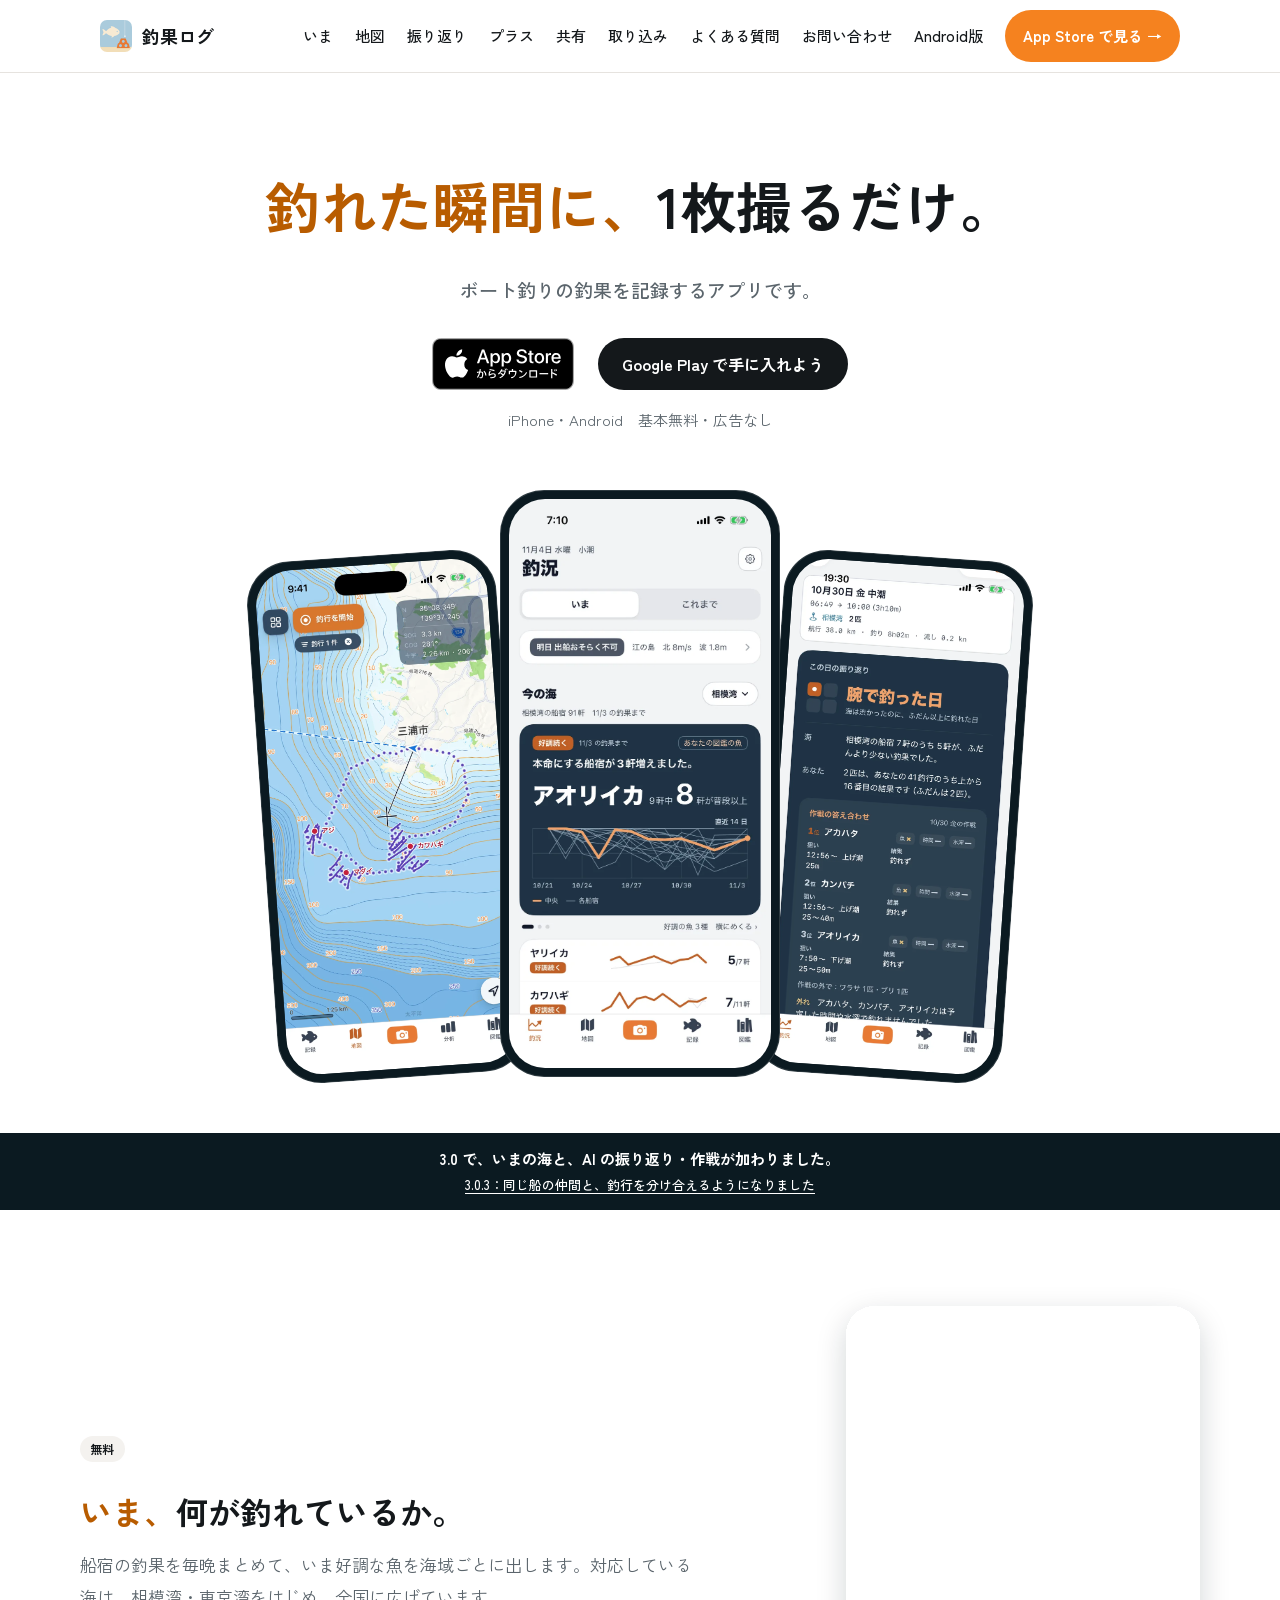
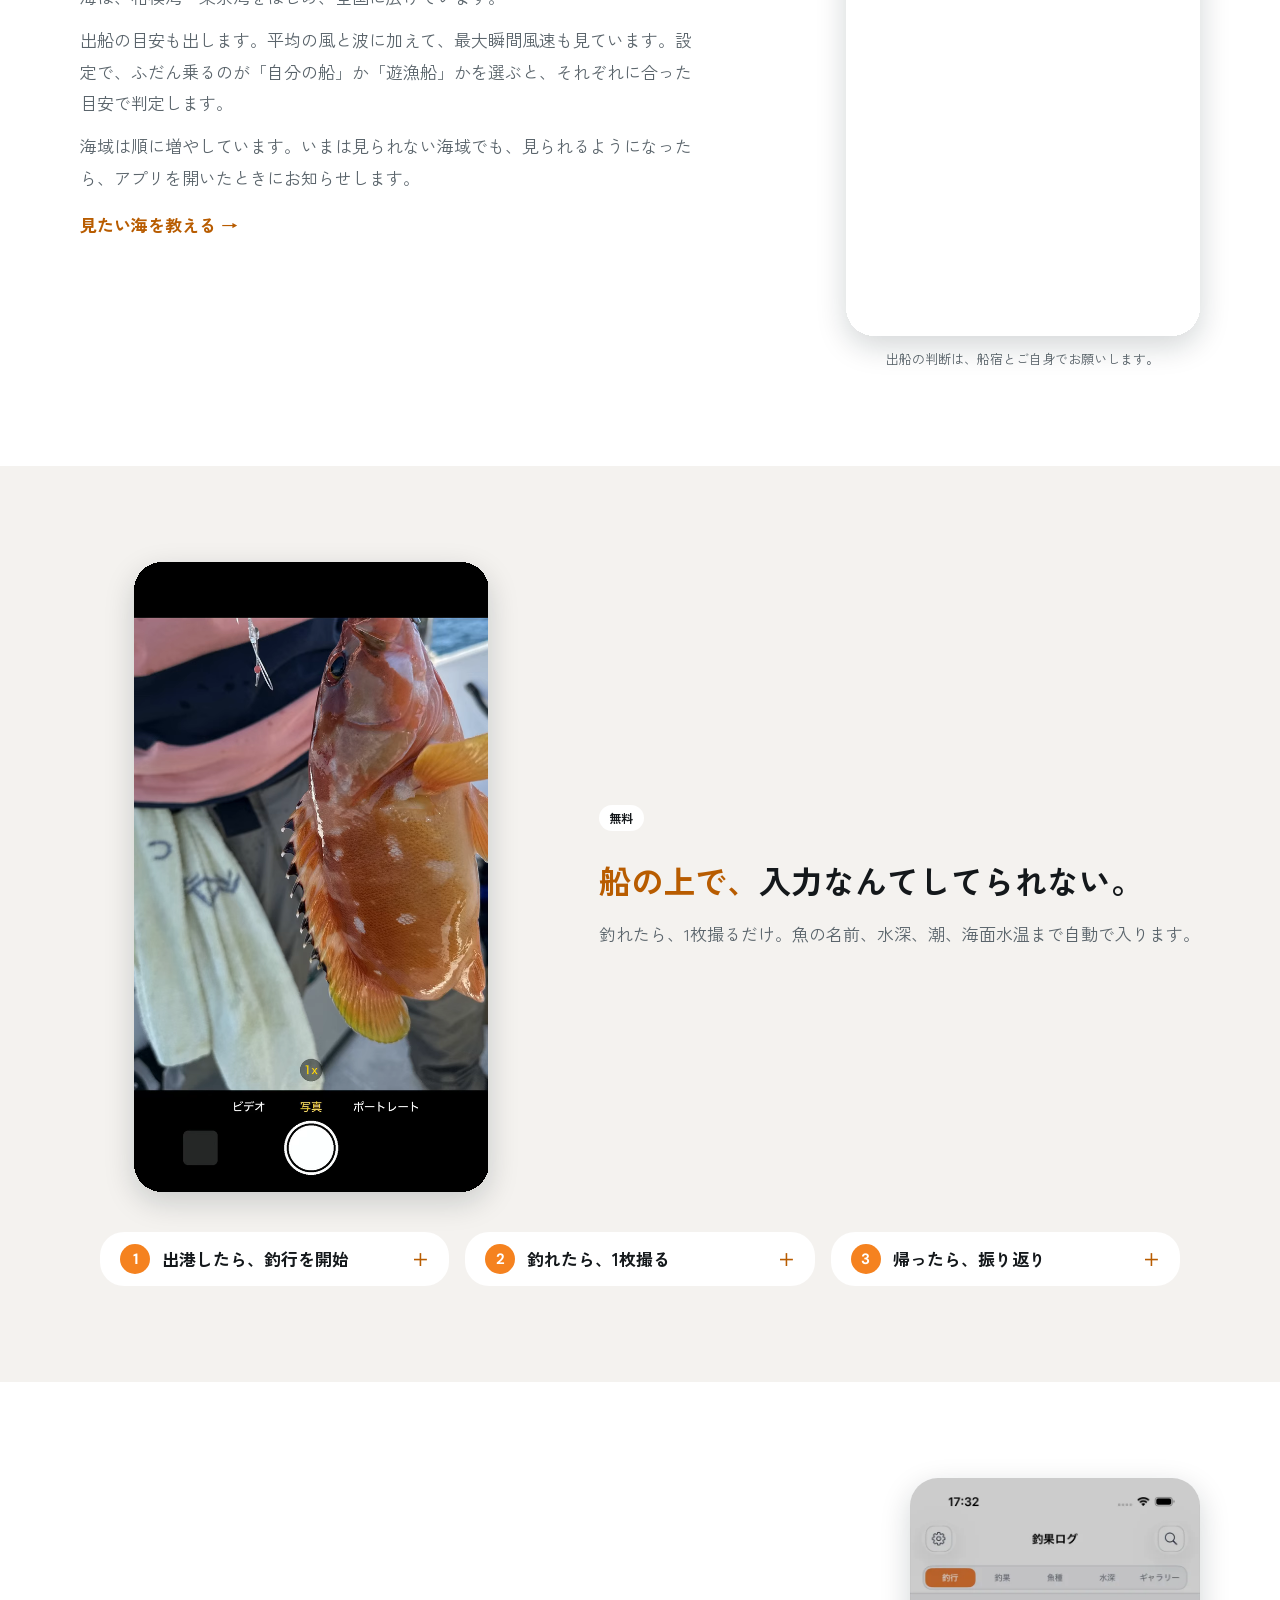
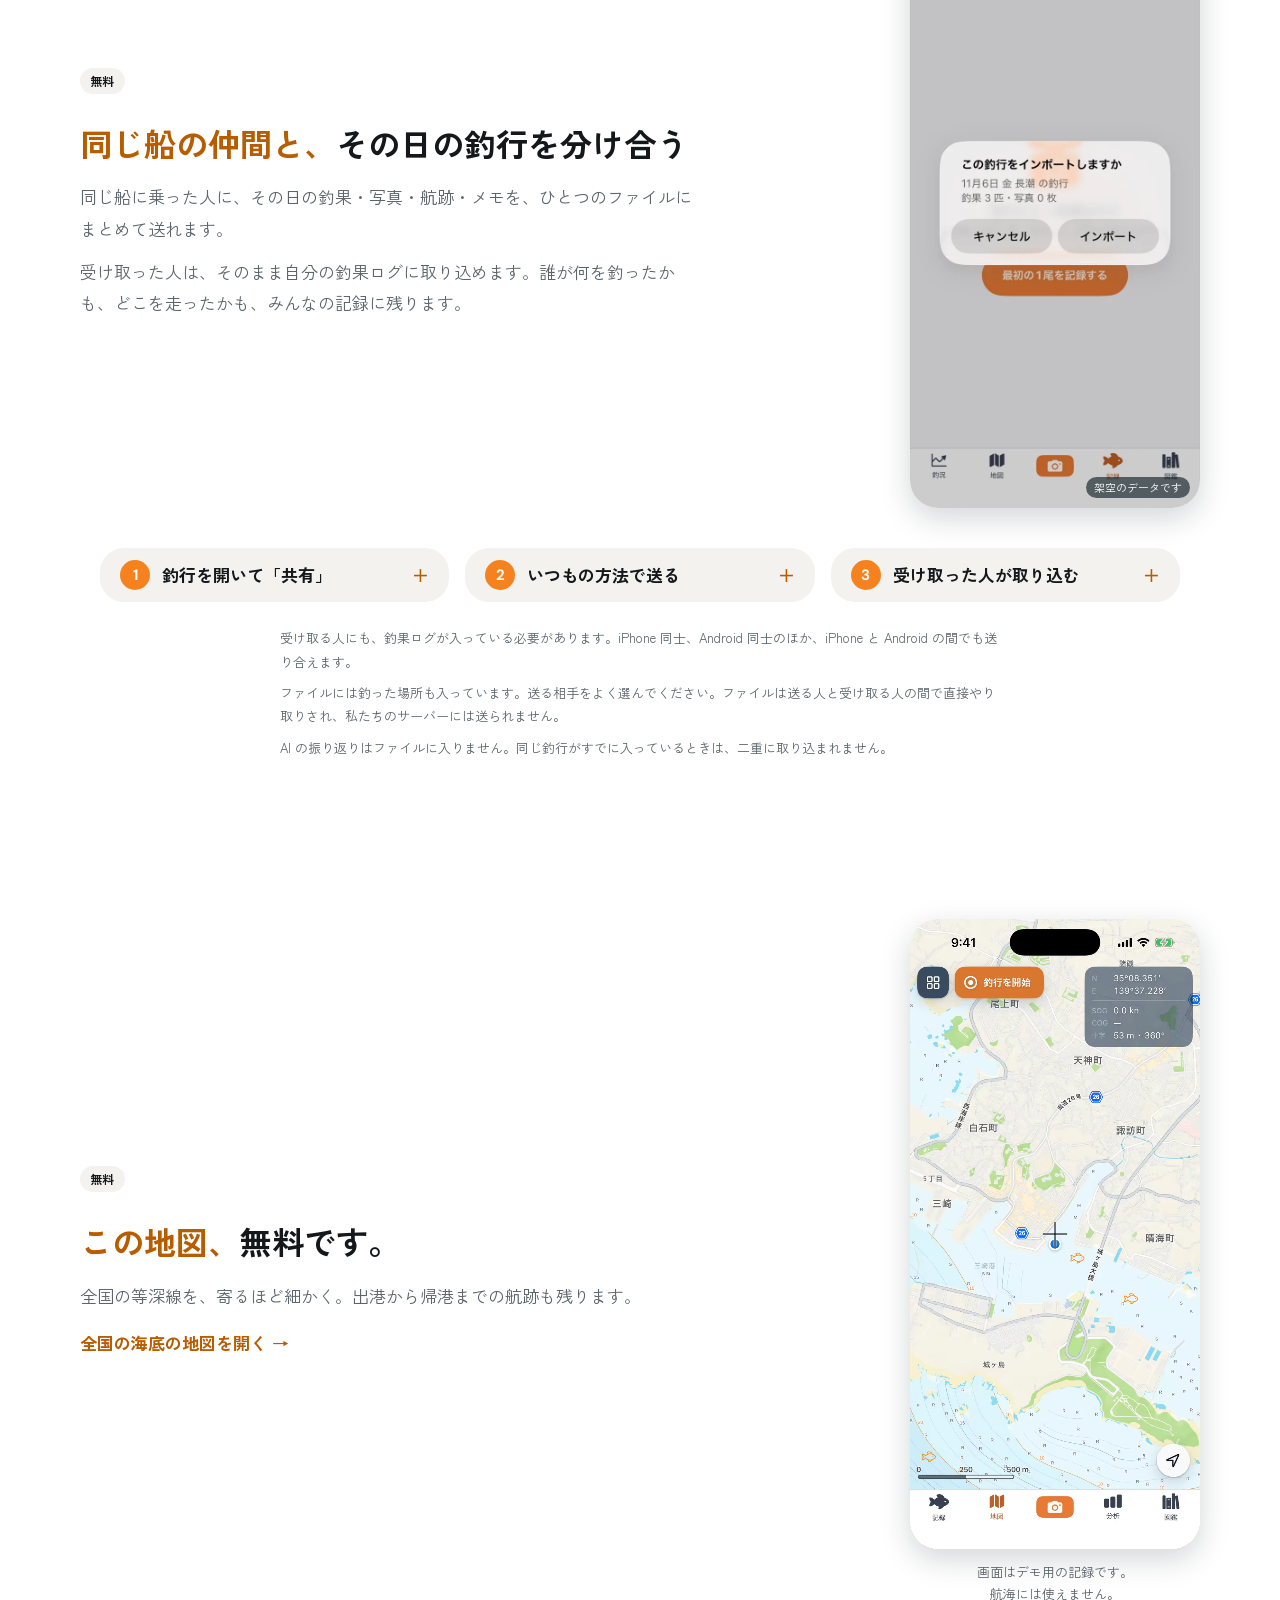
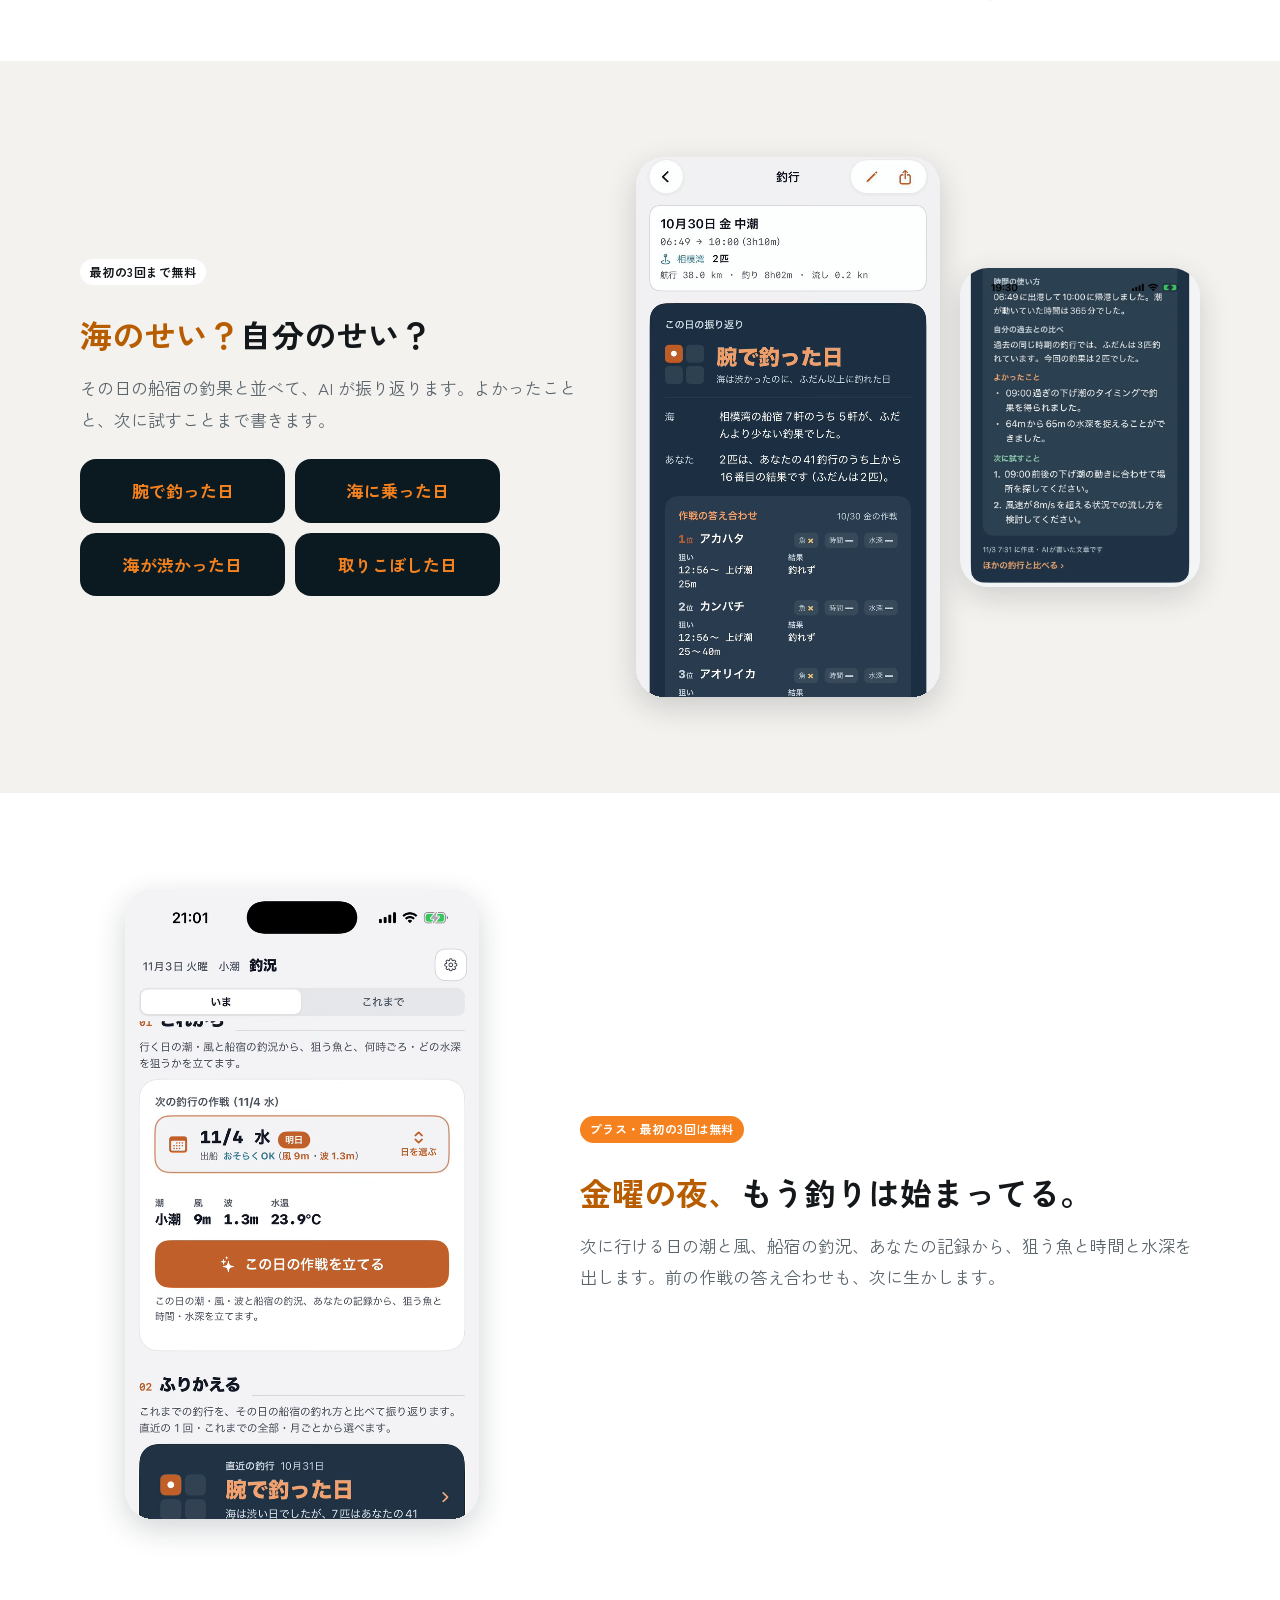
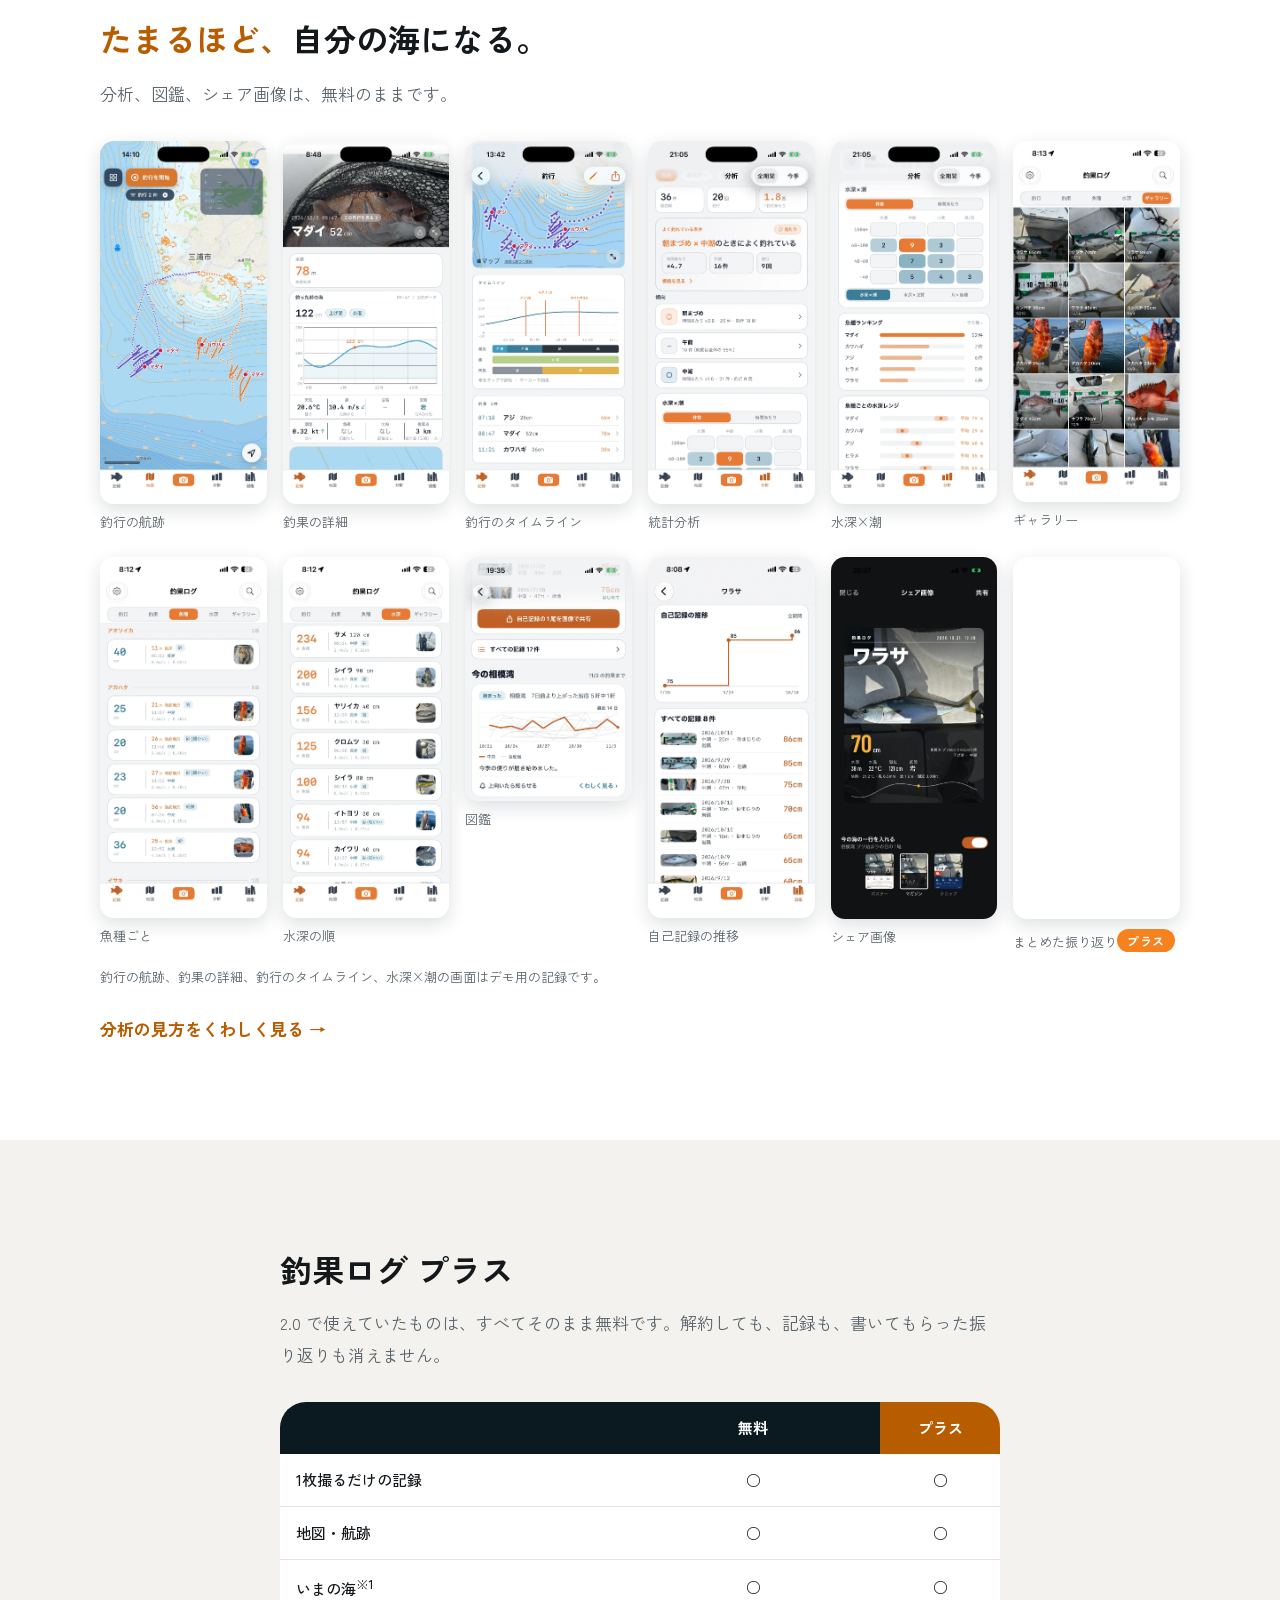
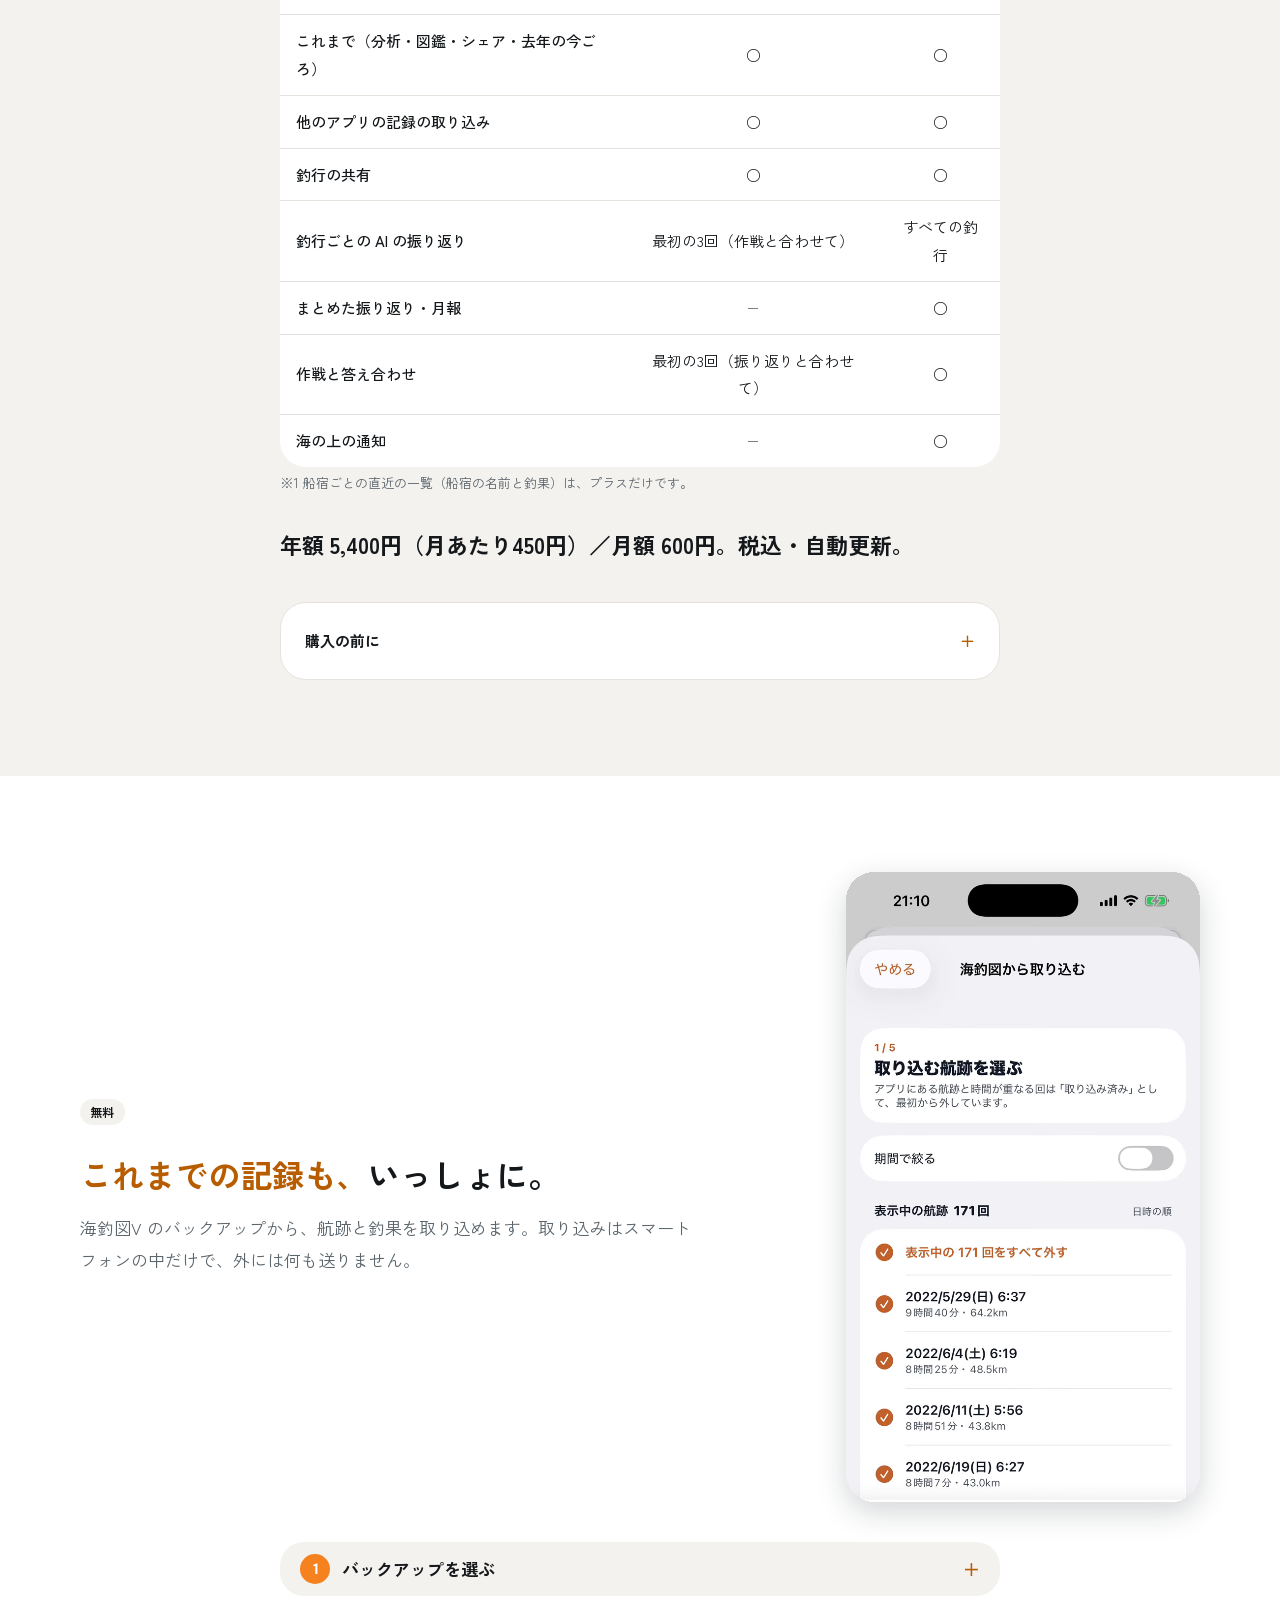
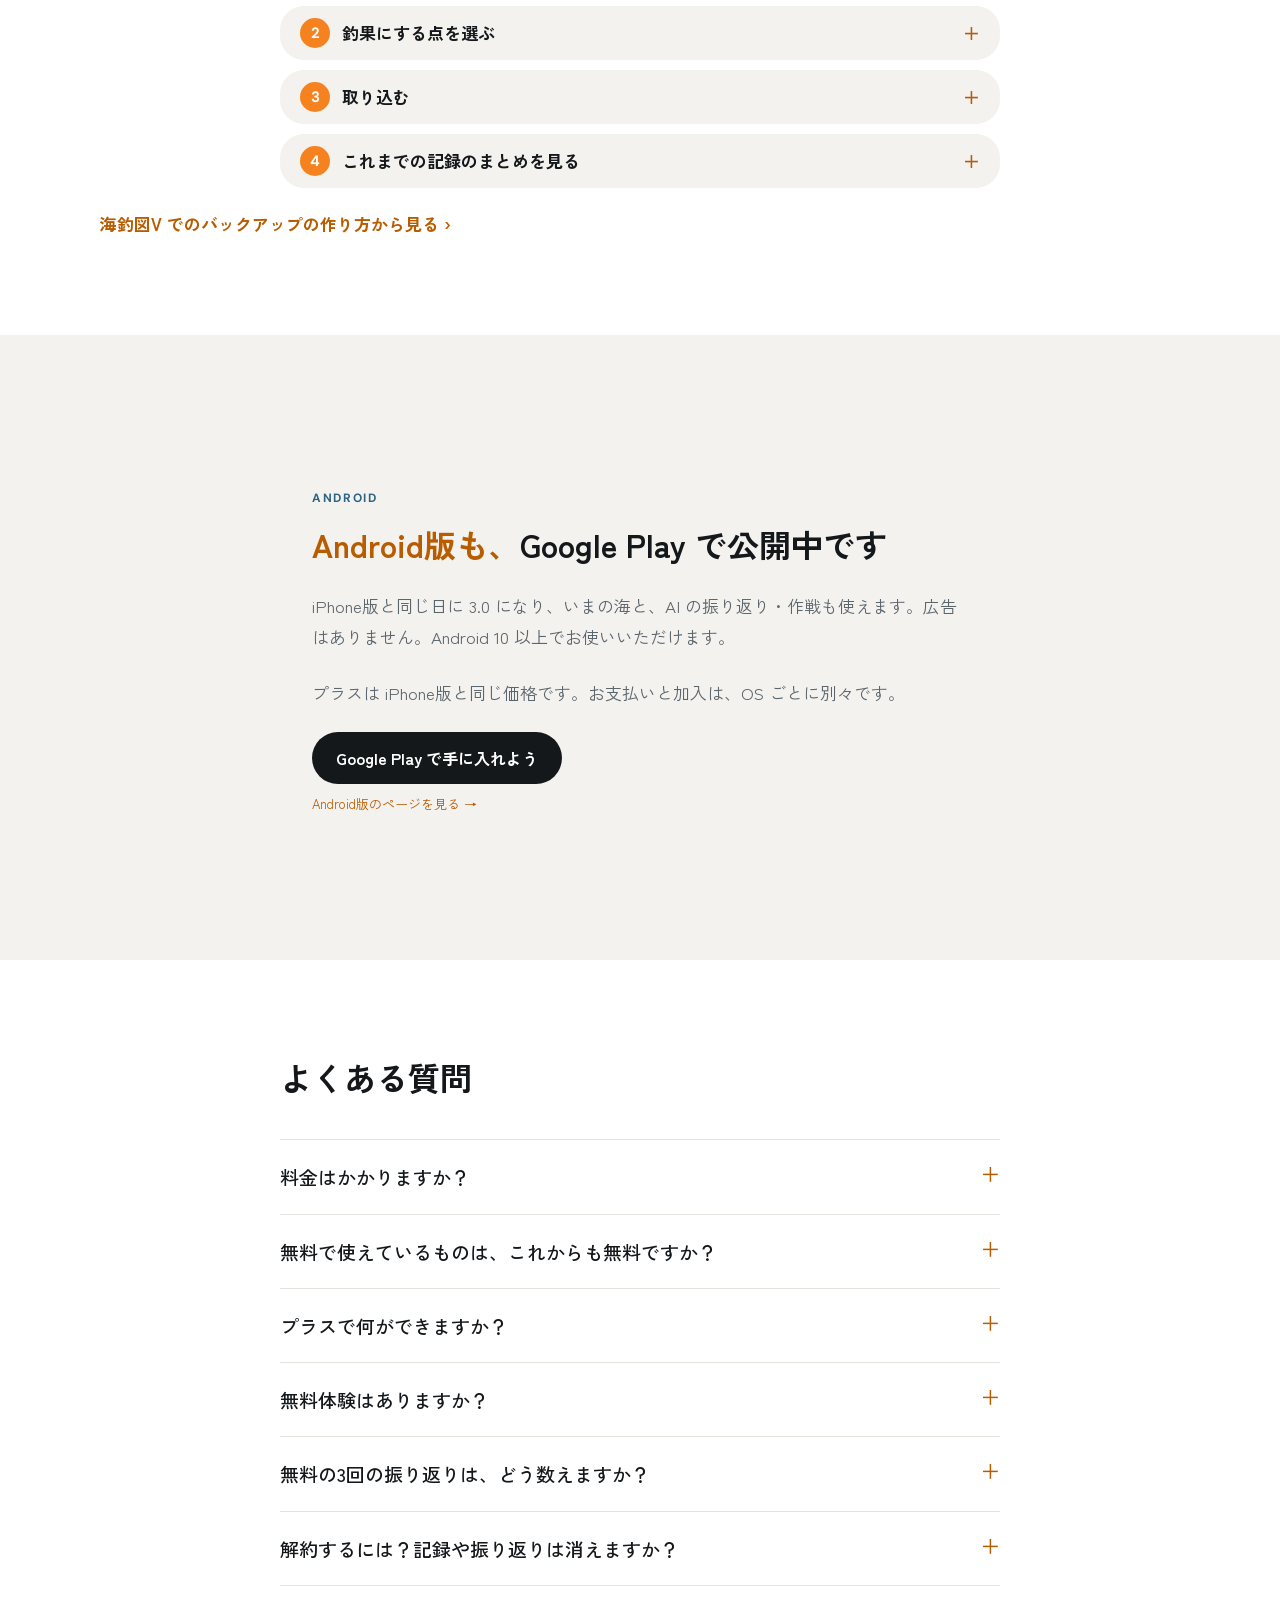
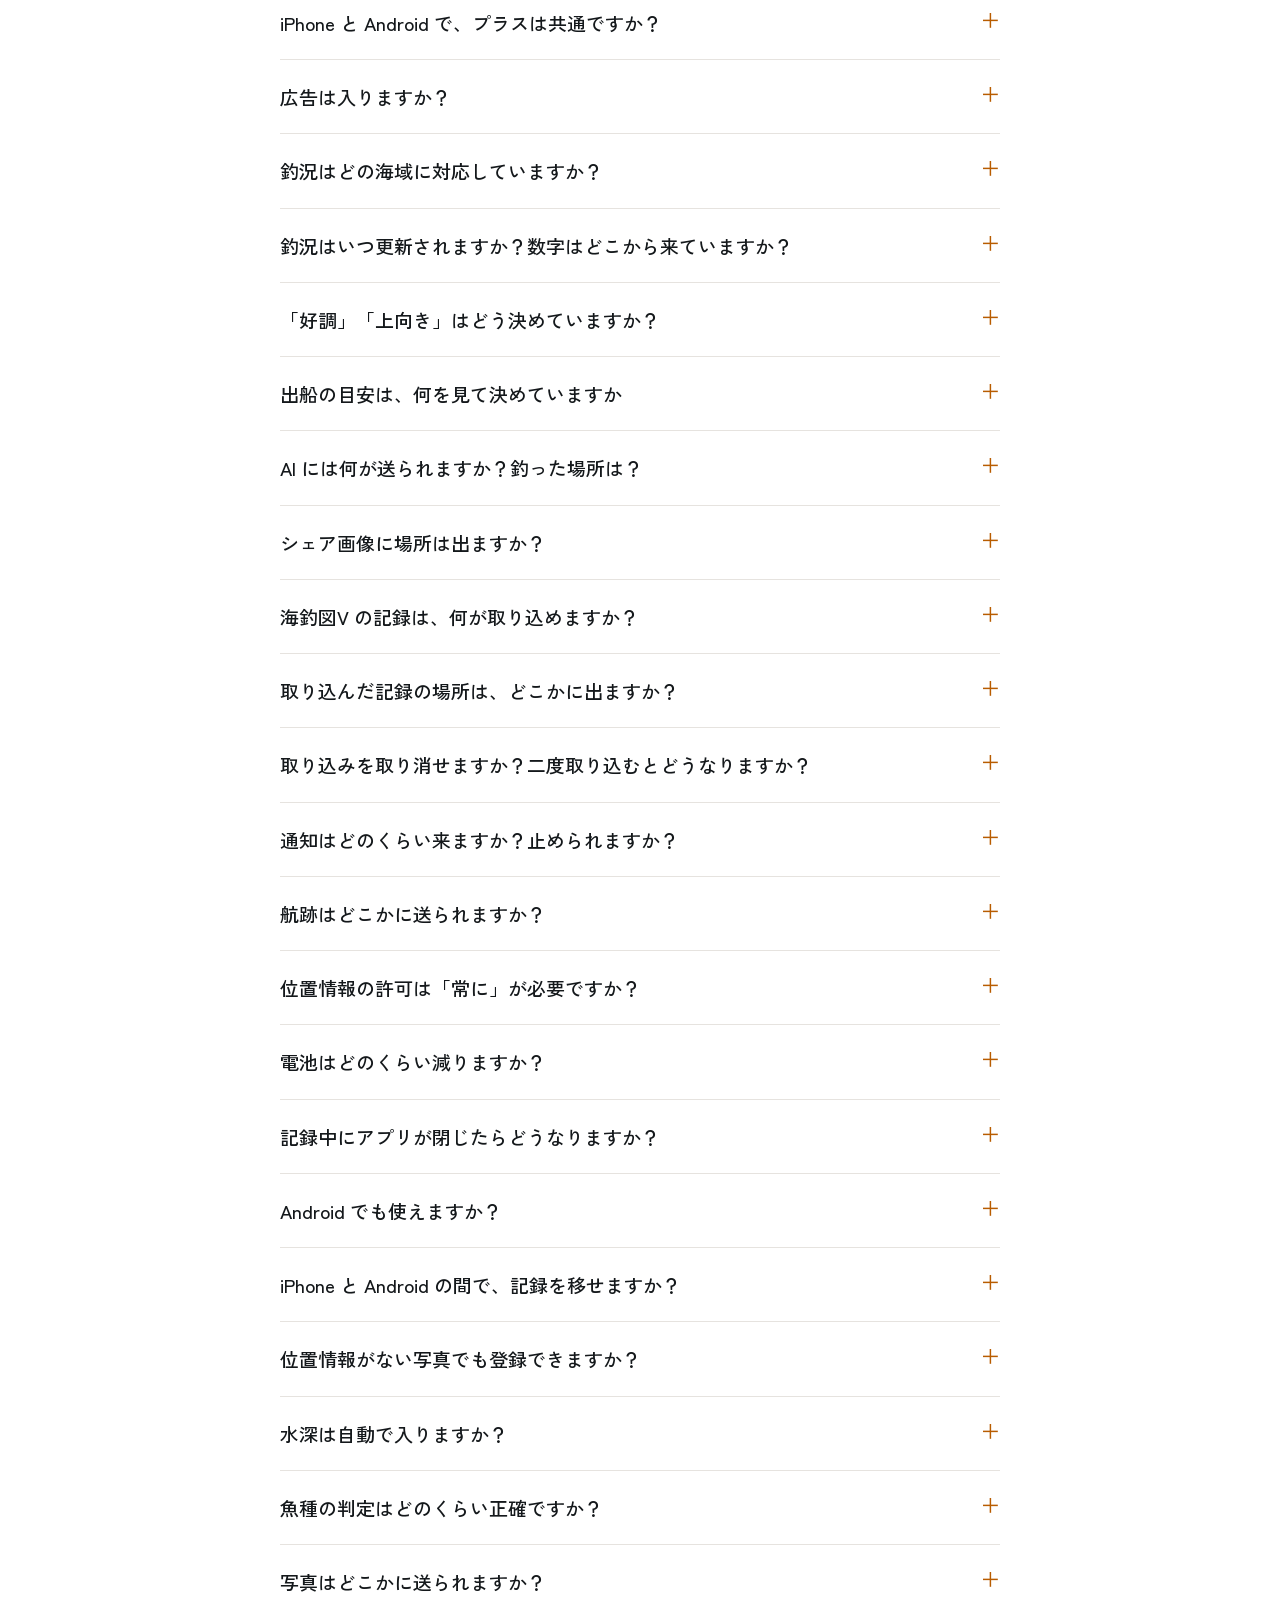
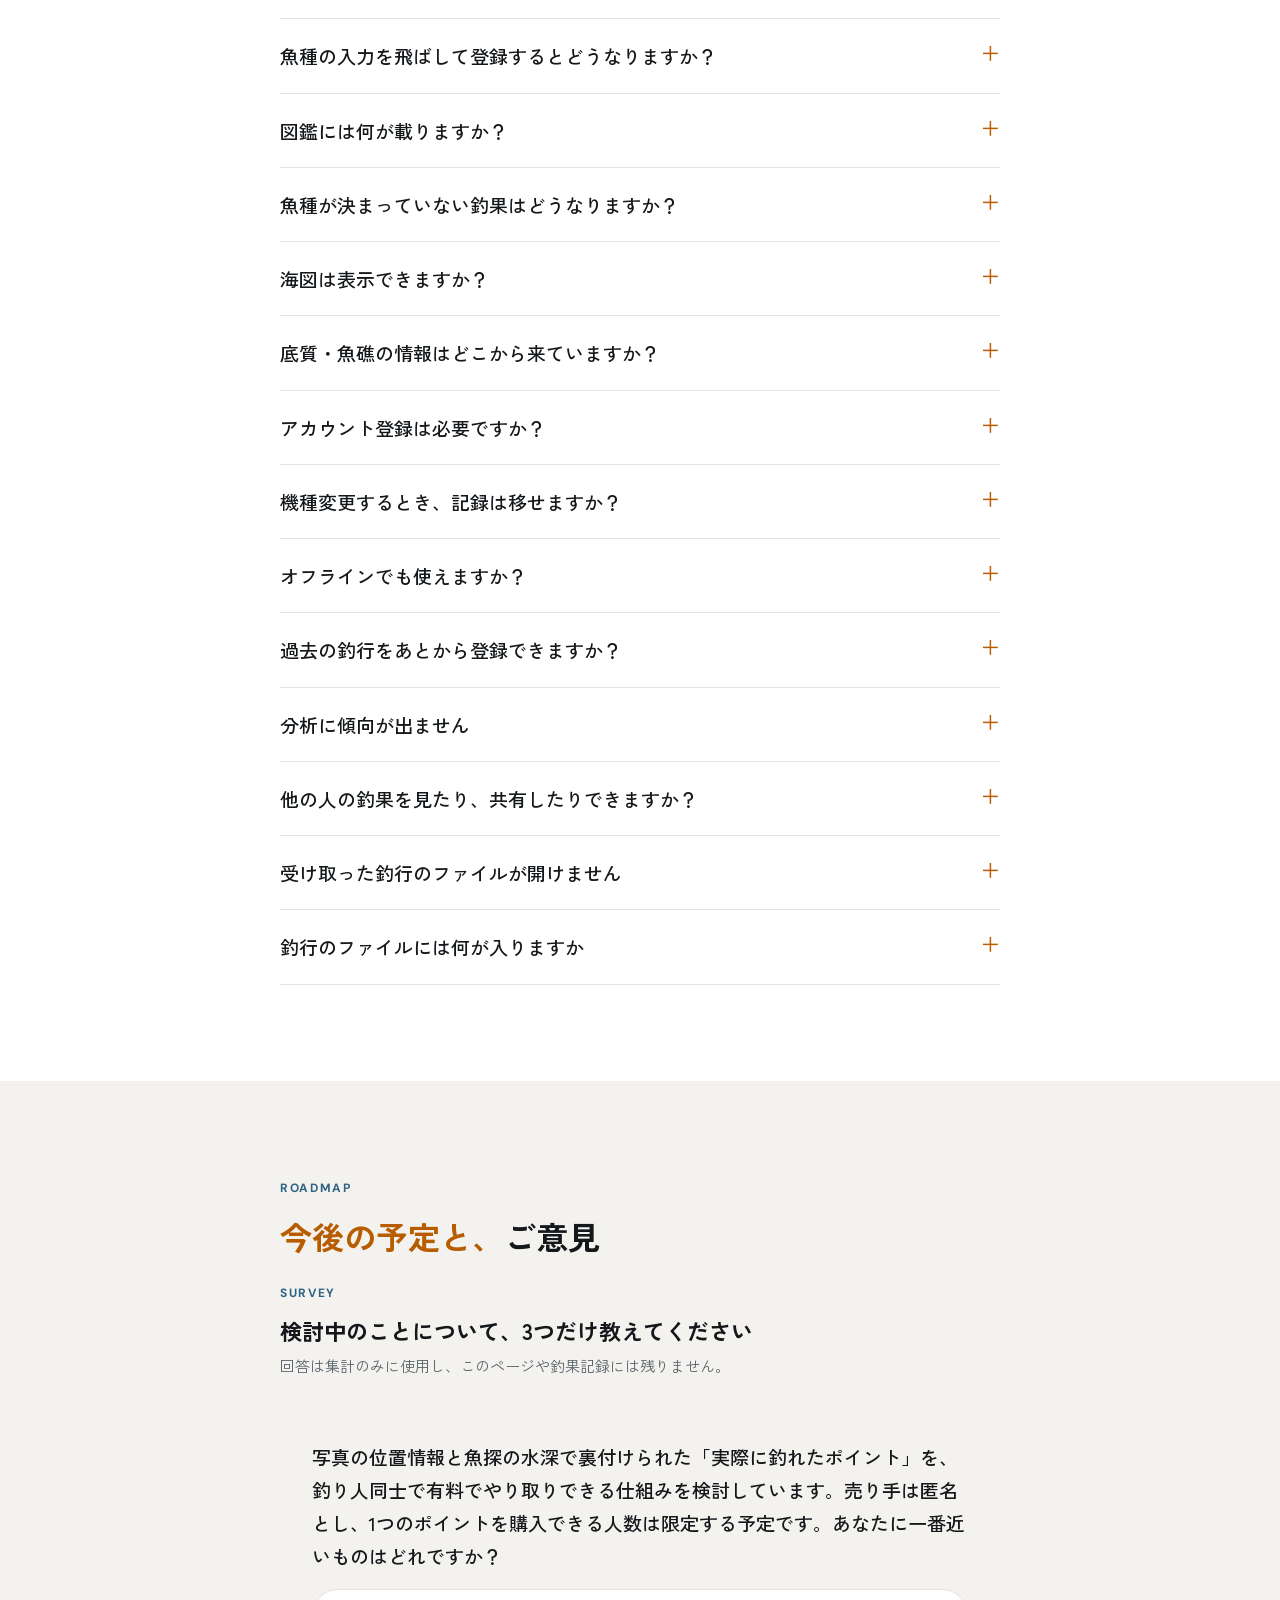
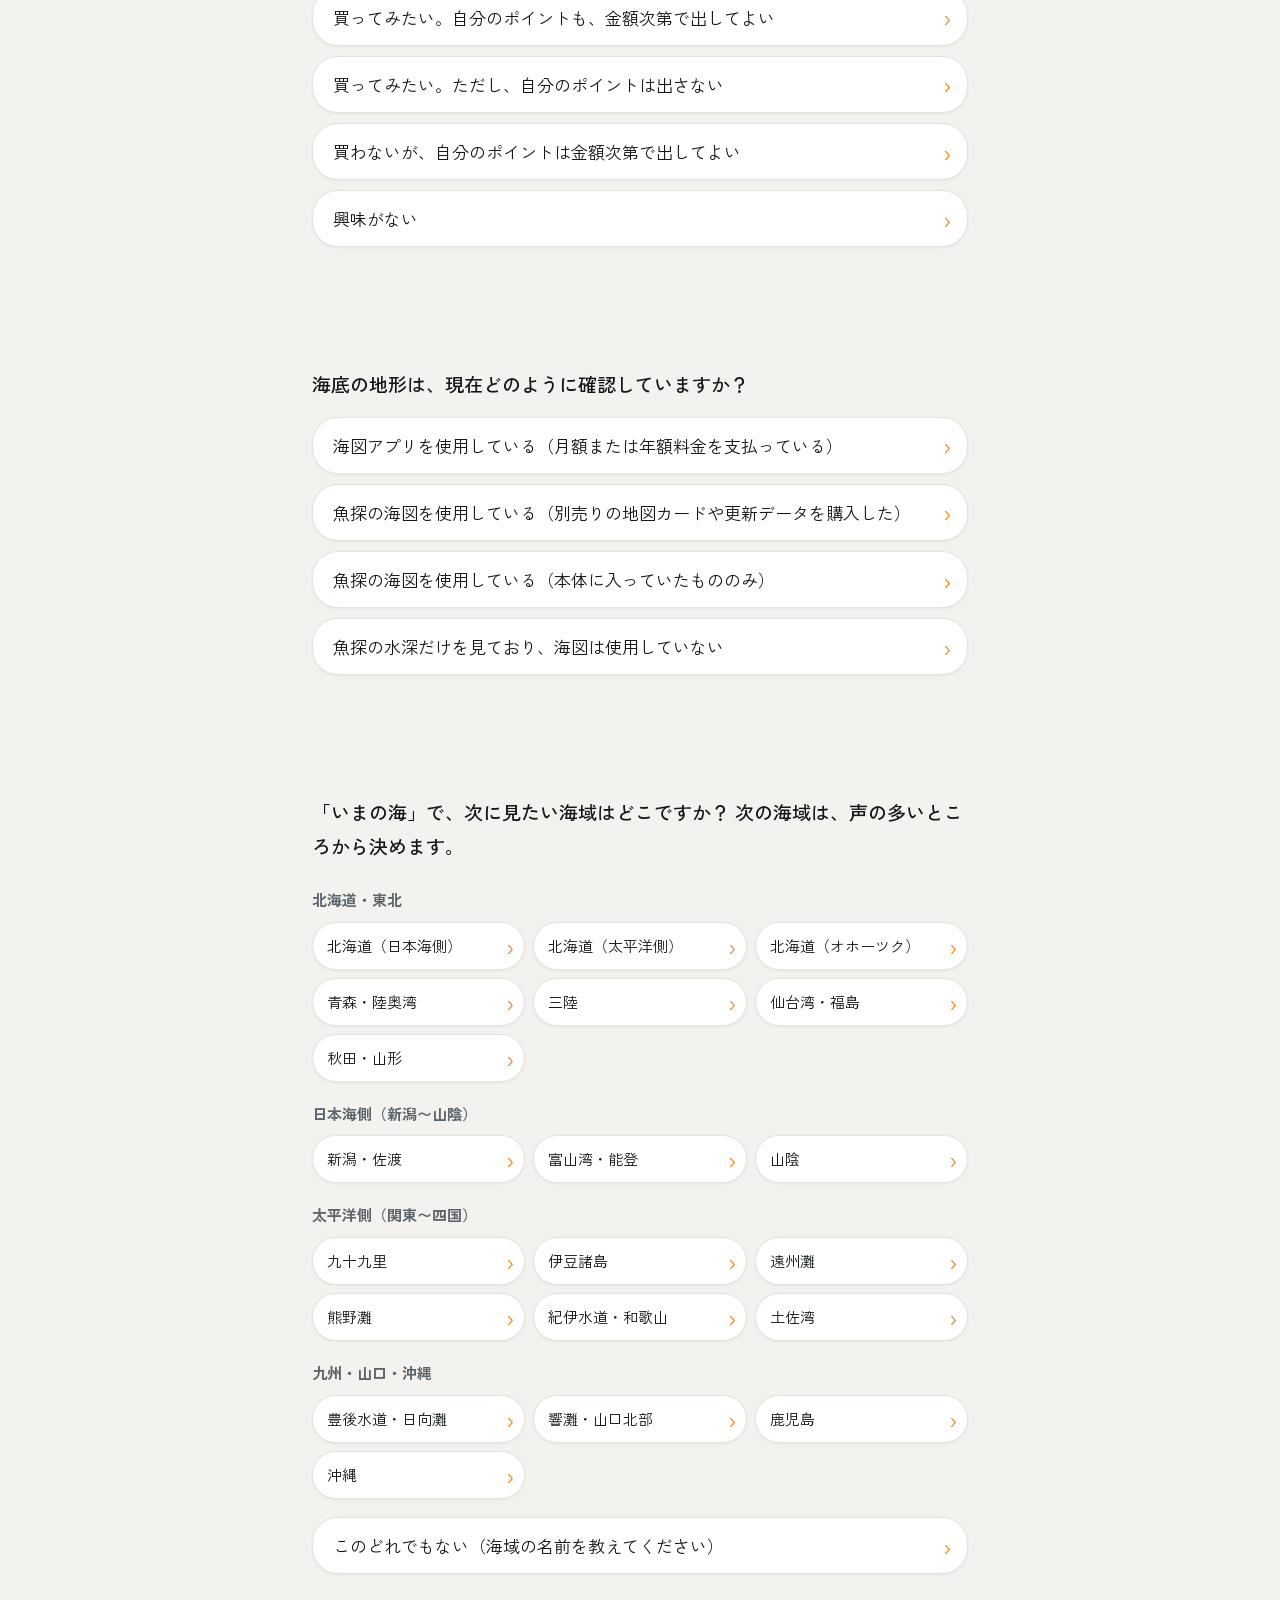
==== commit f47bd517: "プライバシーポリシーを 3.0.4 に合わせる：「天気・風・波の予報の取得」（12）と「利用状況の計測」（13）の節を足し、14〜23 に番号を送る。第三者提供・広告・解析の解析の文を置き換え、最終更" ====
--- a/index.html
+++ b/index.html
@@ -1467,6 +1467,7 @@
           <tr><th scope="col">版</th><th scope="col">おもな変更</th></tr>
         </thead>
         <tbody>
+          <tr><th scope="row"><span class="nw">3.0.4</span><br><span class="changelog__date">2026年11月</span></th><td>・航跡をタップすると、その地点を通過した時刻と水深を表示します。表示した地点から、写真がなくても釣果を追加できます。<br>・他のアプリで撮影した写真から、撮影時刻をもとに航跡上の地点へ釣果を追加できます。ヒットした時刻に合わせて調整できます。<br>・同船者から受け取った釣行にも、ご自身の釣果を追加できます。<br>・地図を拡大すると、画面の隅に広域の地図を表示し、現在見ている範囲を示します。<br>・地図を縮小したときも、航跡を細い線で表示するようにしました。<br>・作戦画面で、狙う魚を選択できるようにしました（釣果ログ プラス）。<br>・天気予報の取得先を二重にし、予報を取得できない場合を少なくしました。<br>・作戦の作成が終わらない場合がある問題、潮の予報が表示されない問題などを修正しました。</td></tr>
           <tr><th scope="row"><span class="nw">3.0.3</span><br><span class="changelog__date">2026年11月</span></th><td>同じ船に乗った人と、その日の釣行をファイルで分け合えるようになりました。出船の目安に最大瞬間風速を加え、「自分の船」と「遊漁船」で目安を選べるようにしました。海釣図Vから取り込んだあとに、これまでの記録のまとめを表示します。見られるようになった海域を、アプリを開いたときにお知らせします。魚種の判定が違っていたときに、その場から知らせられるようにしました。</td></tr>
           <tr><th scope="row"><span class="nw">3.0</span><br><span class="changelog__date">2026年11月7日</span></th><td>新しい［釣況］タブ（いまの海・明日の出船の目安・気になる魚が上向いたときの通知）。AI の振り返りと作戦（合わせて3回まで無料）。釣果ログ プラス。海面水温（衛星）の自動入力。海釣図V の記録の取り込み。図鑑の作り直し。魚種を11種追加（全57種）。ほか、不具合の直し。Android版も同じ日に 3.0 に</td></tr>
           <tr><th scope="row"><span class="nw">Android版</span><br><span class="changelog__date">2026年10月23日</span></th><td>Google Play で公開</td></tr>
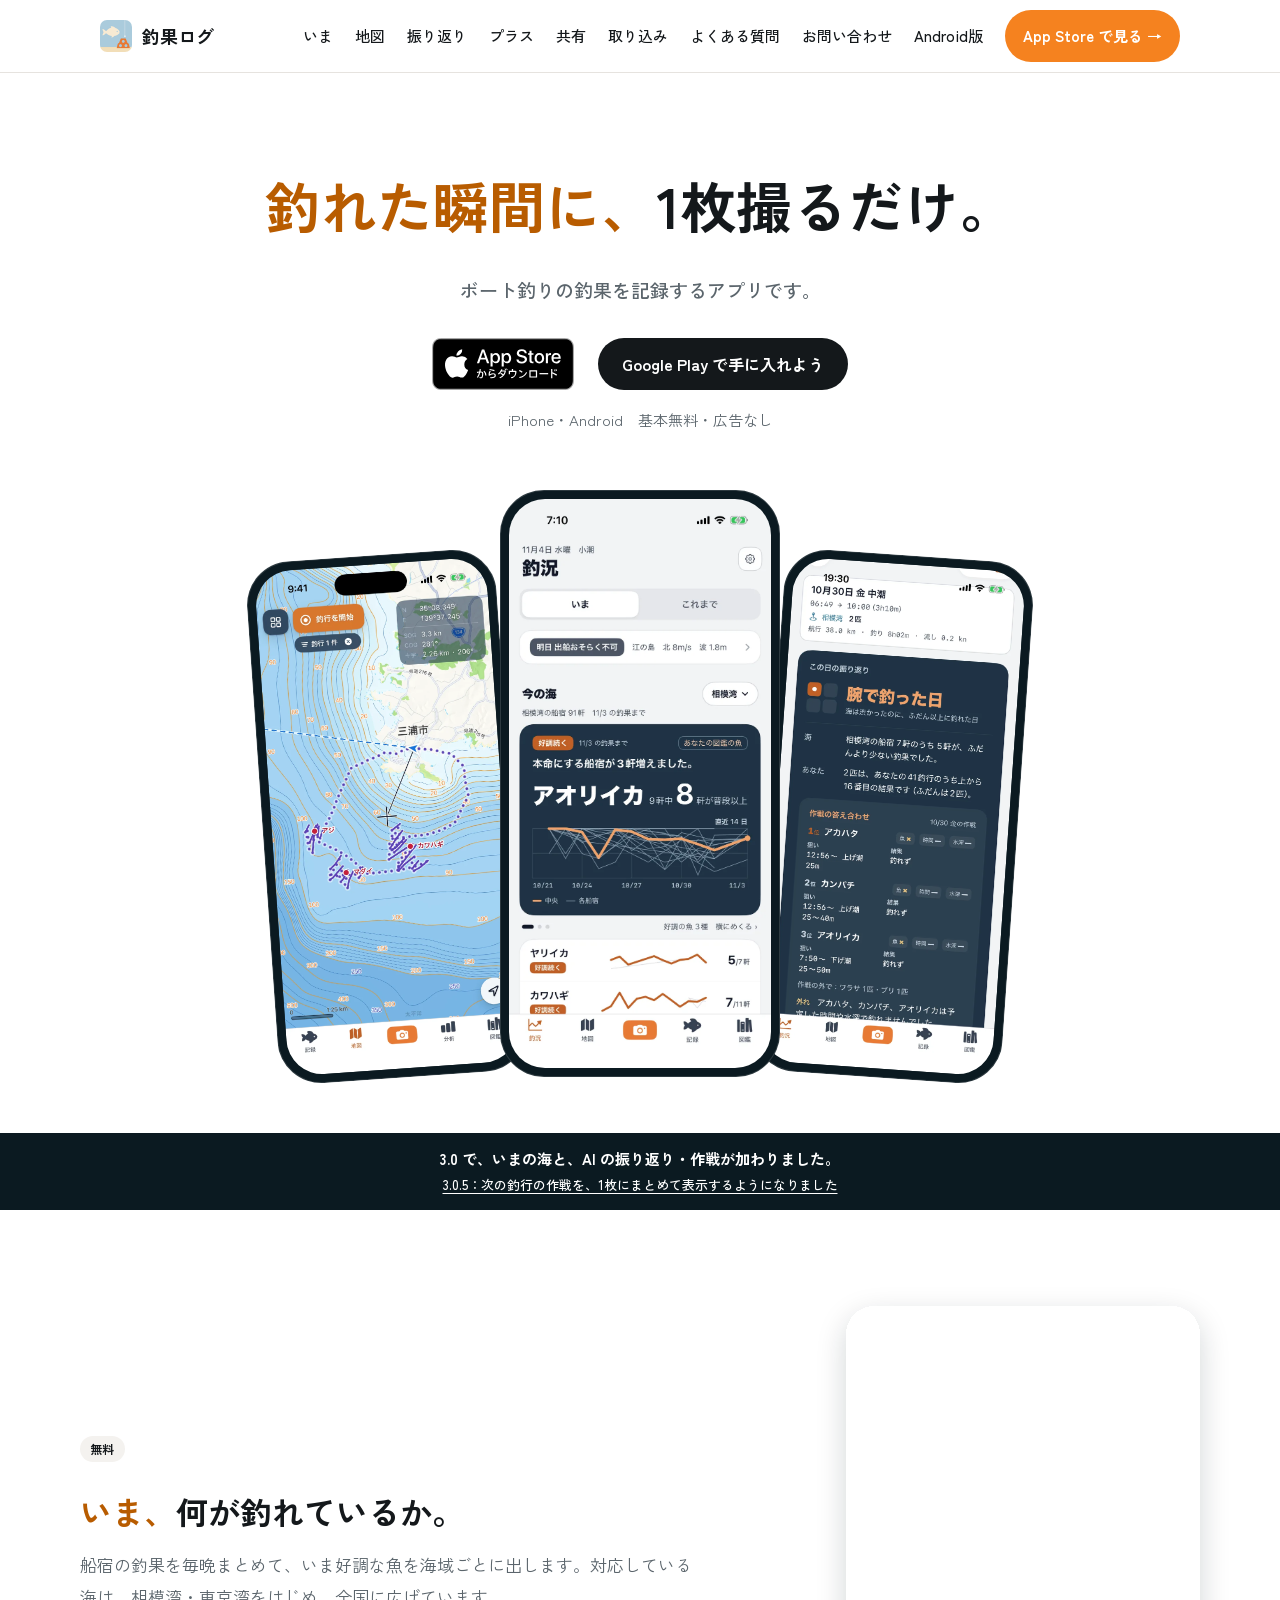
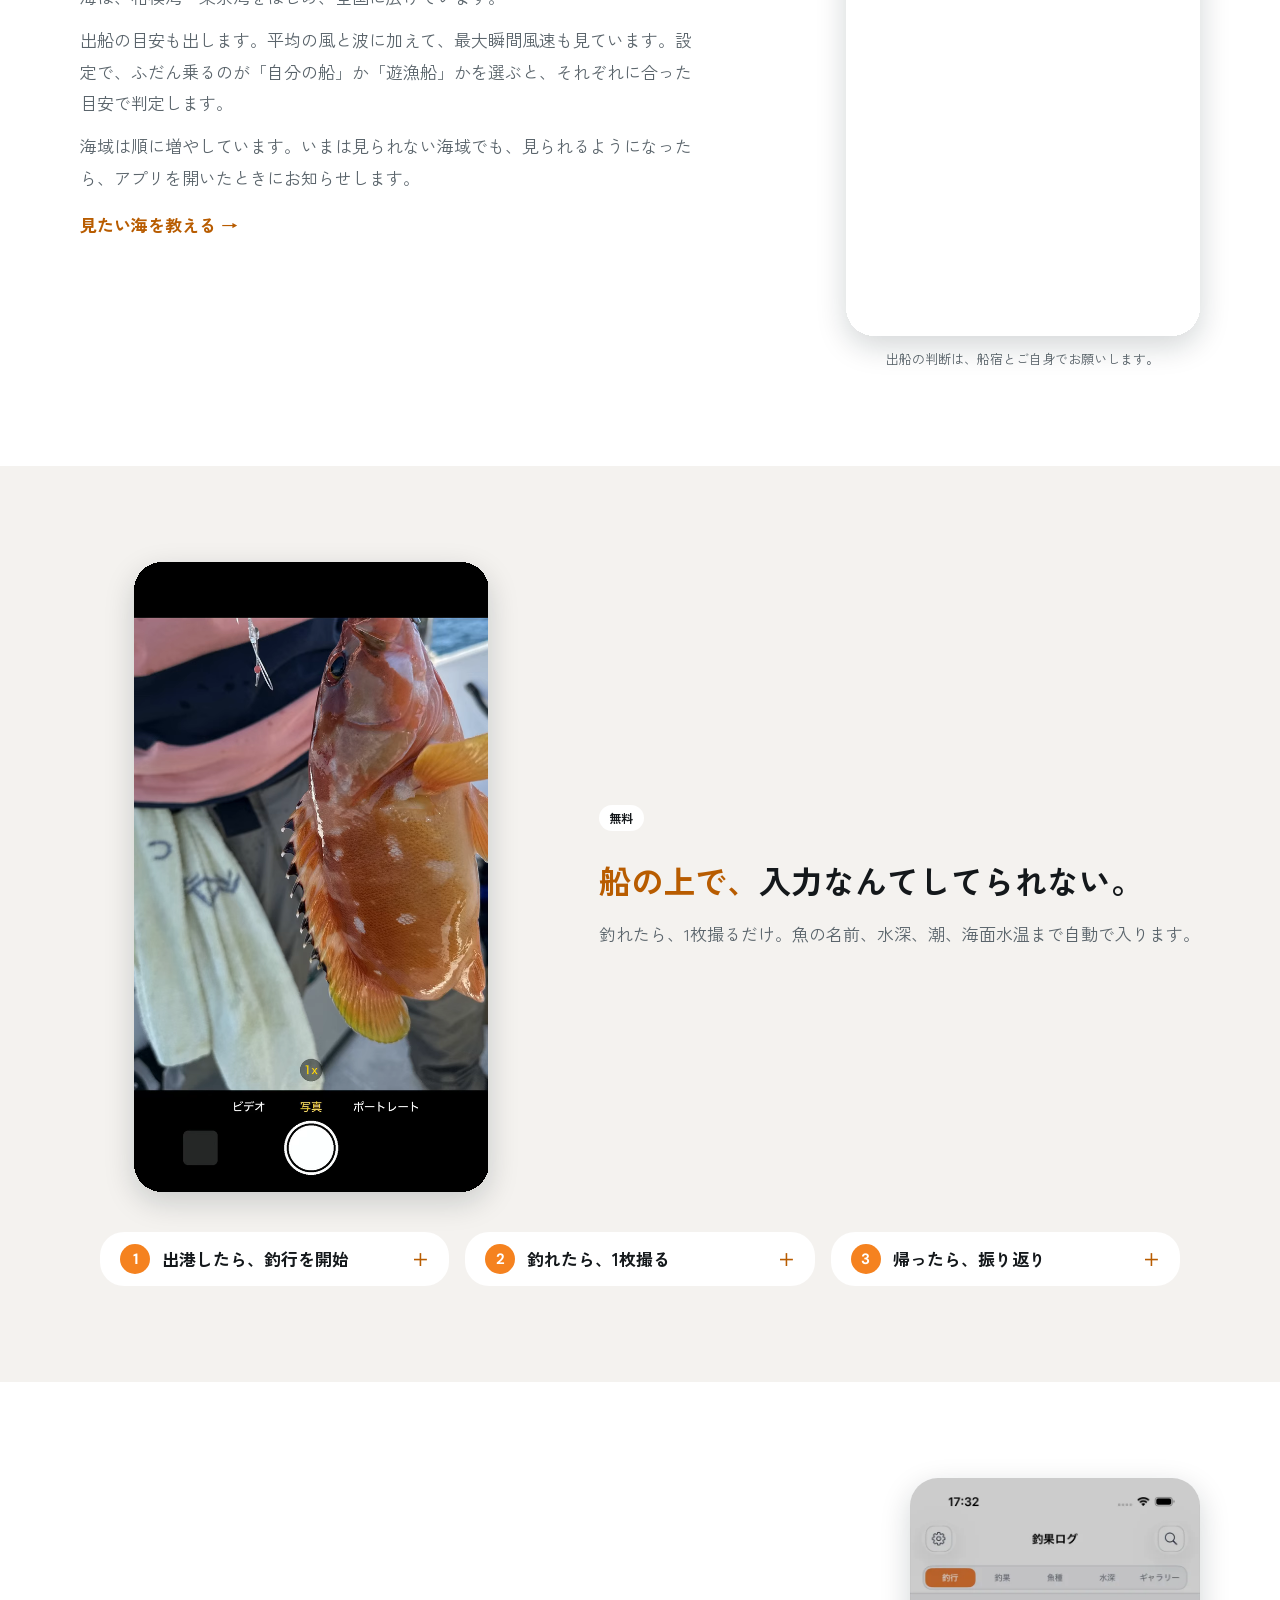
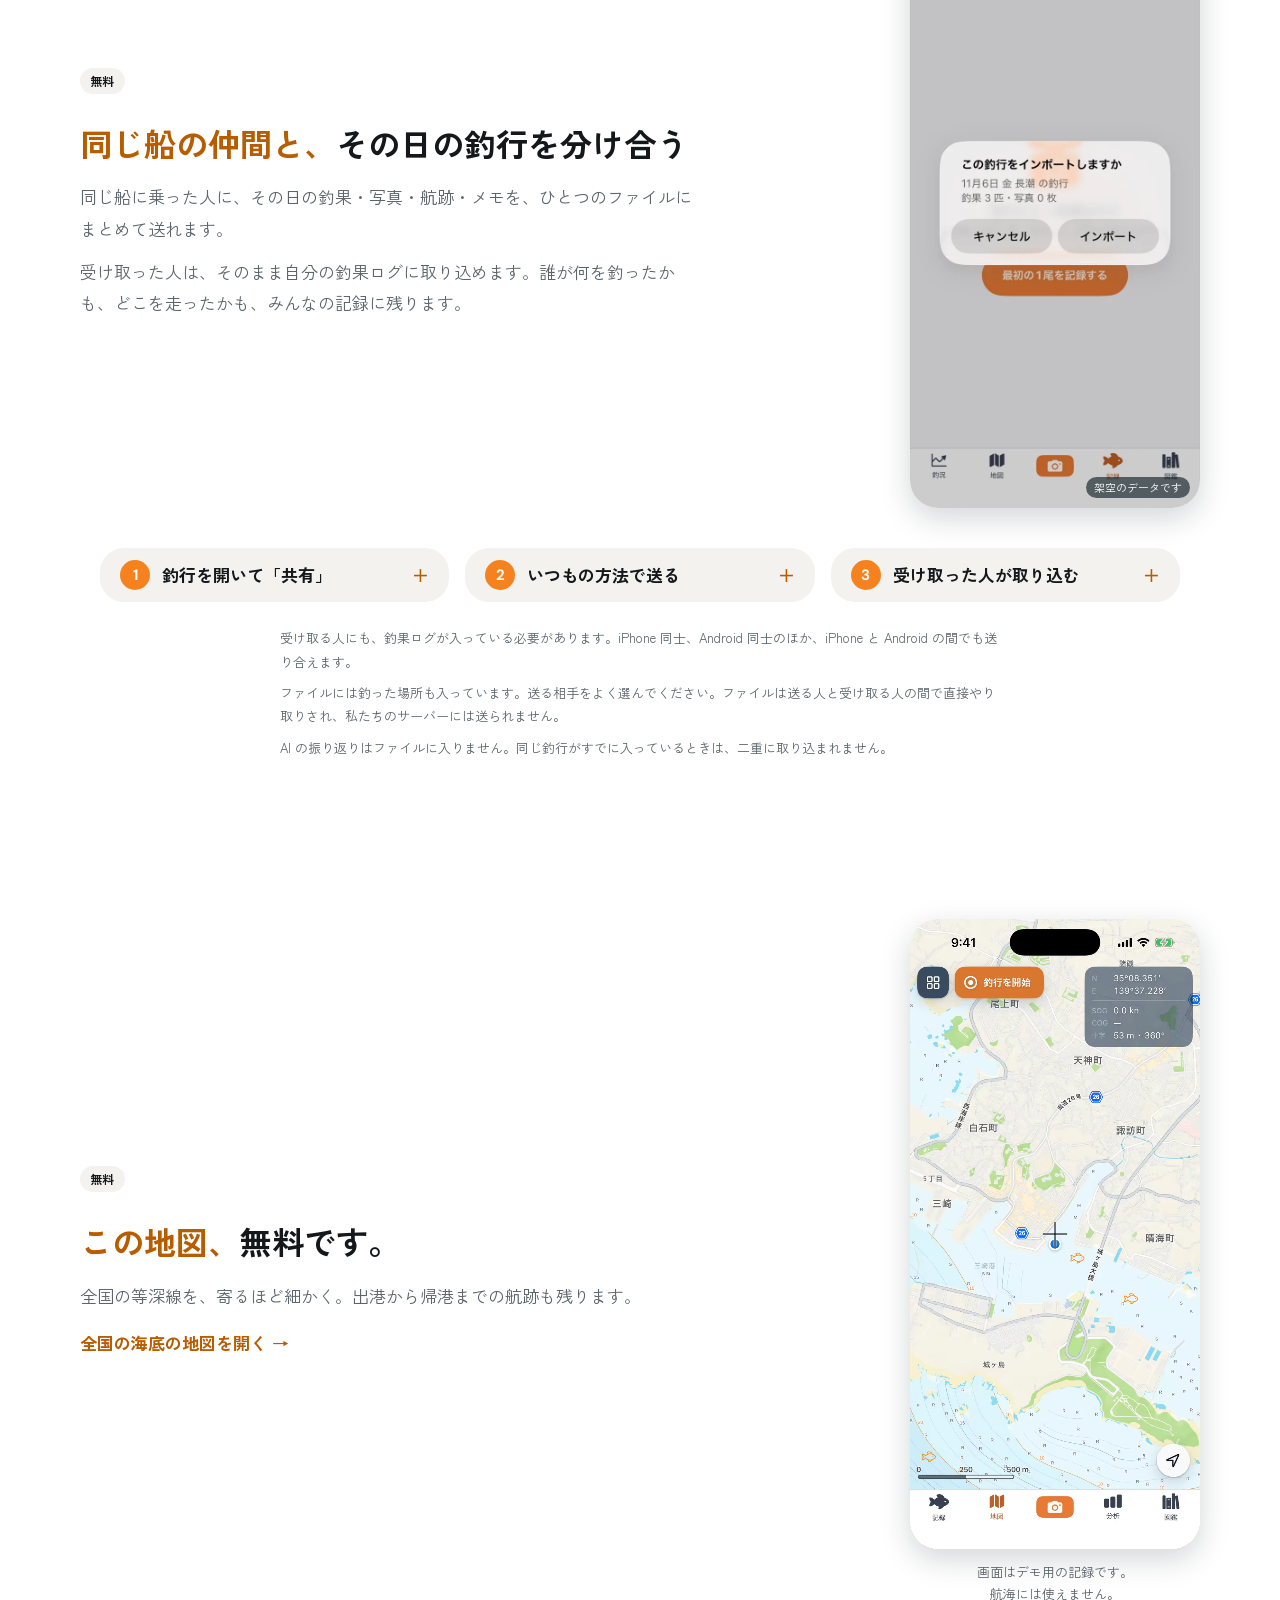
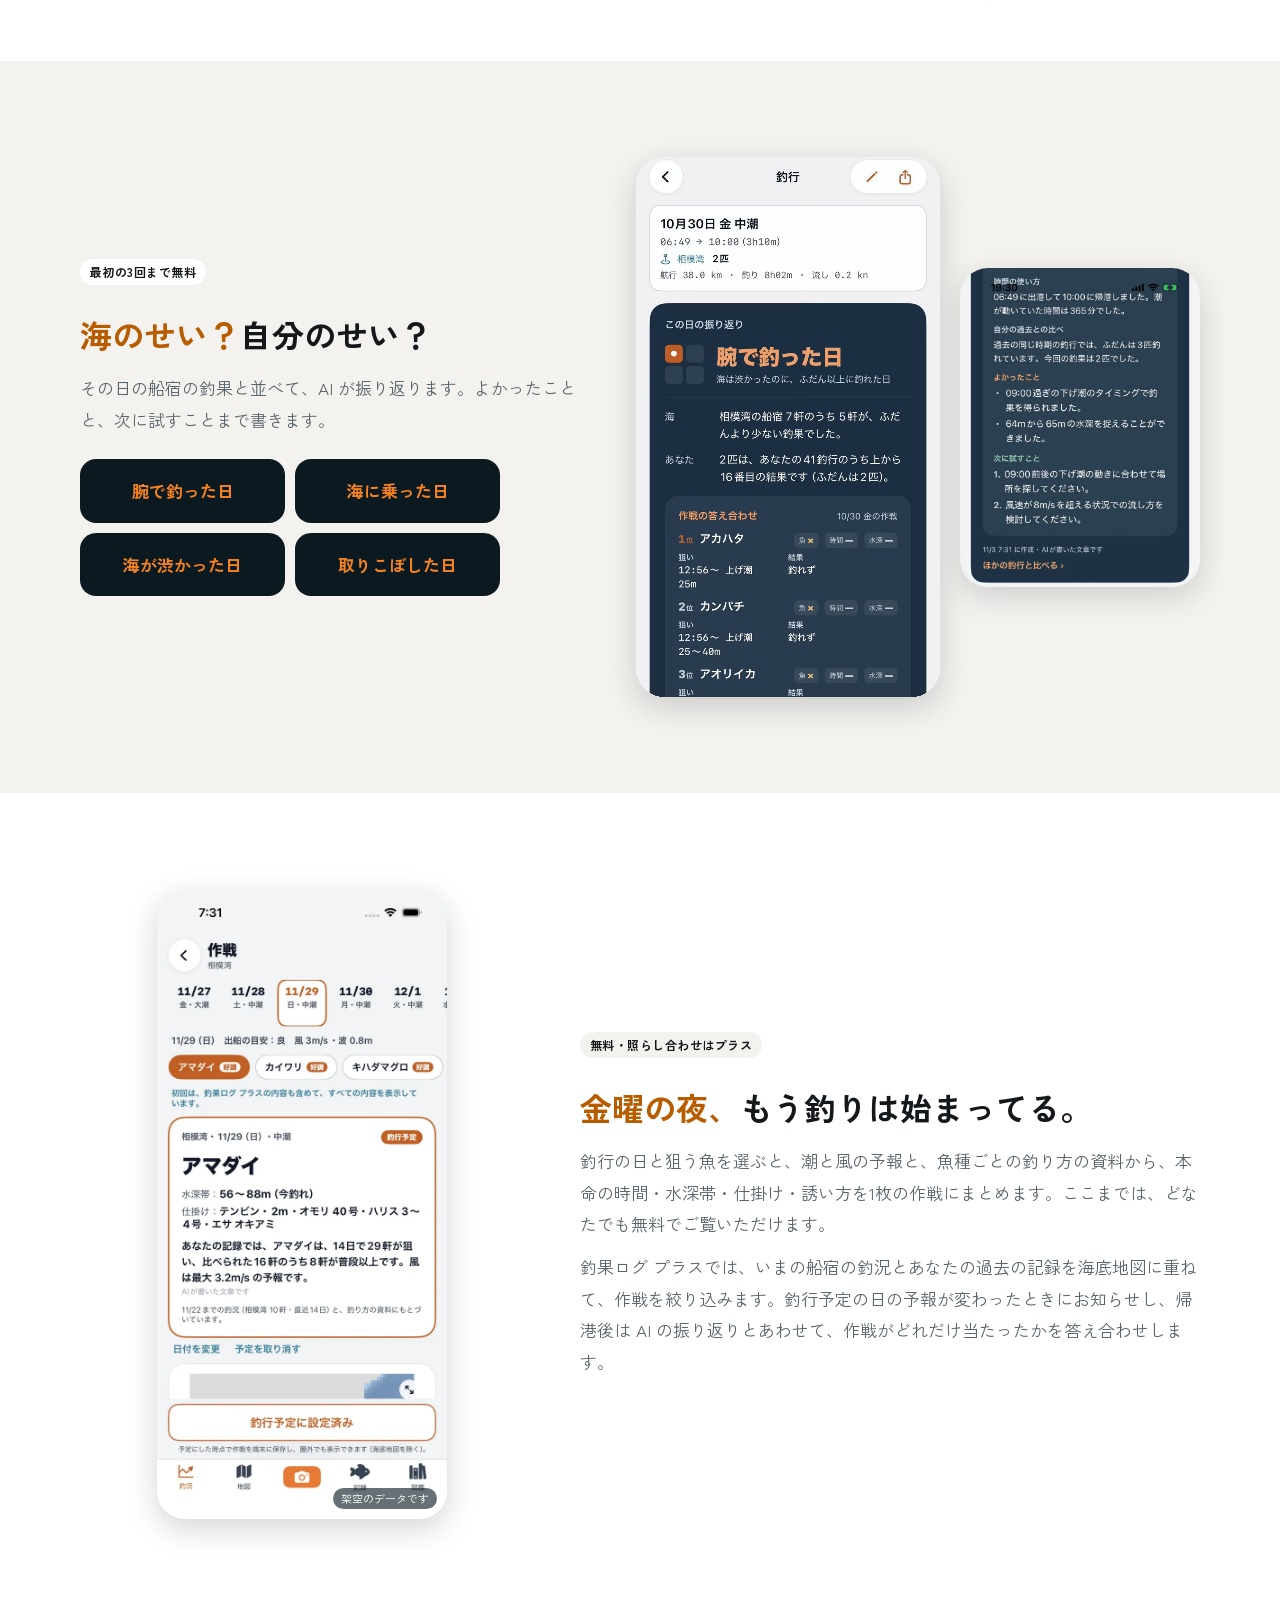
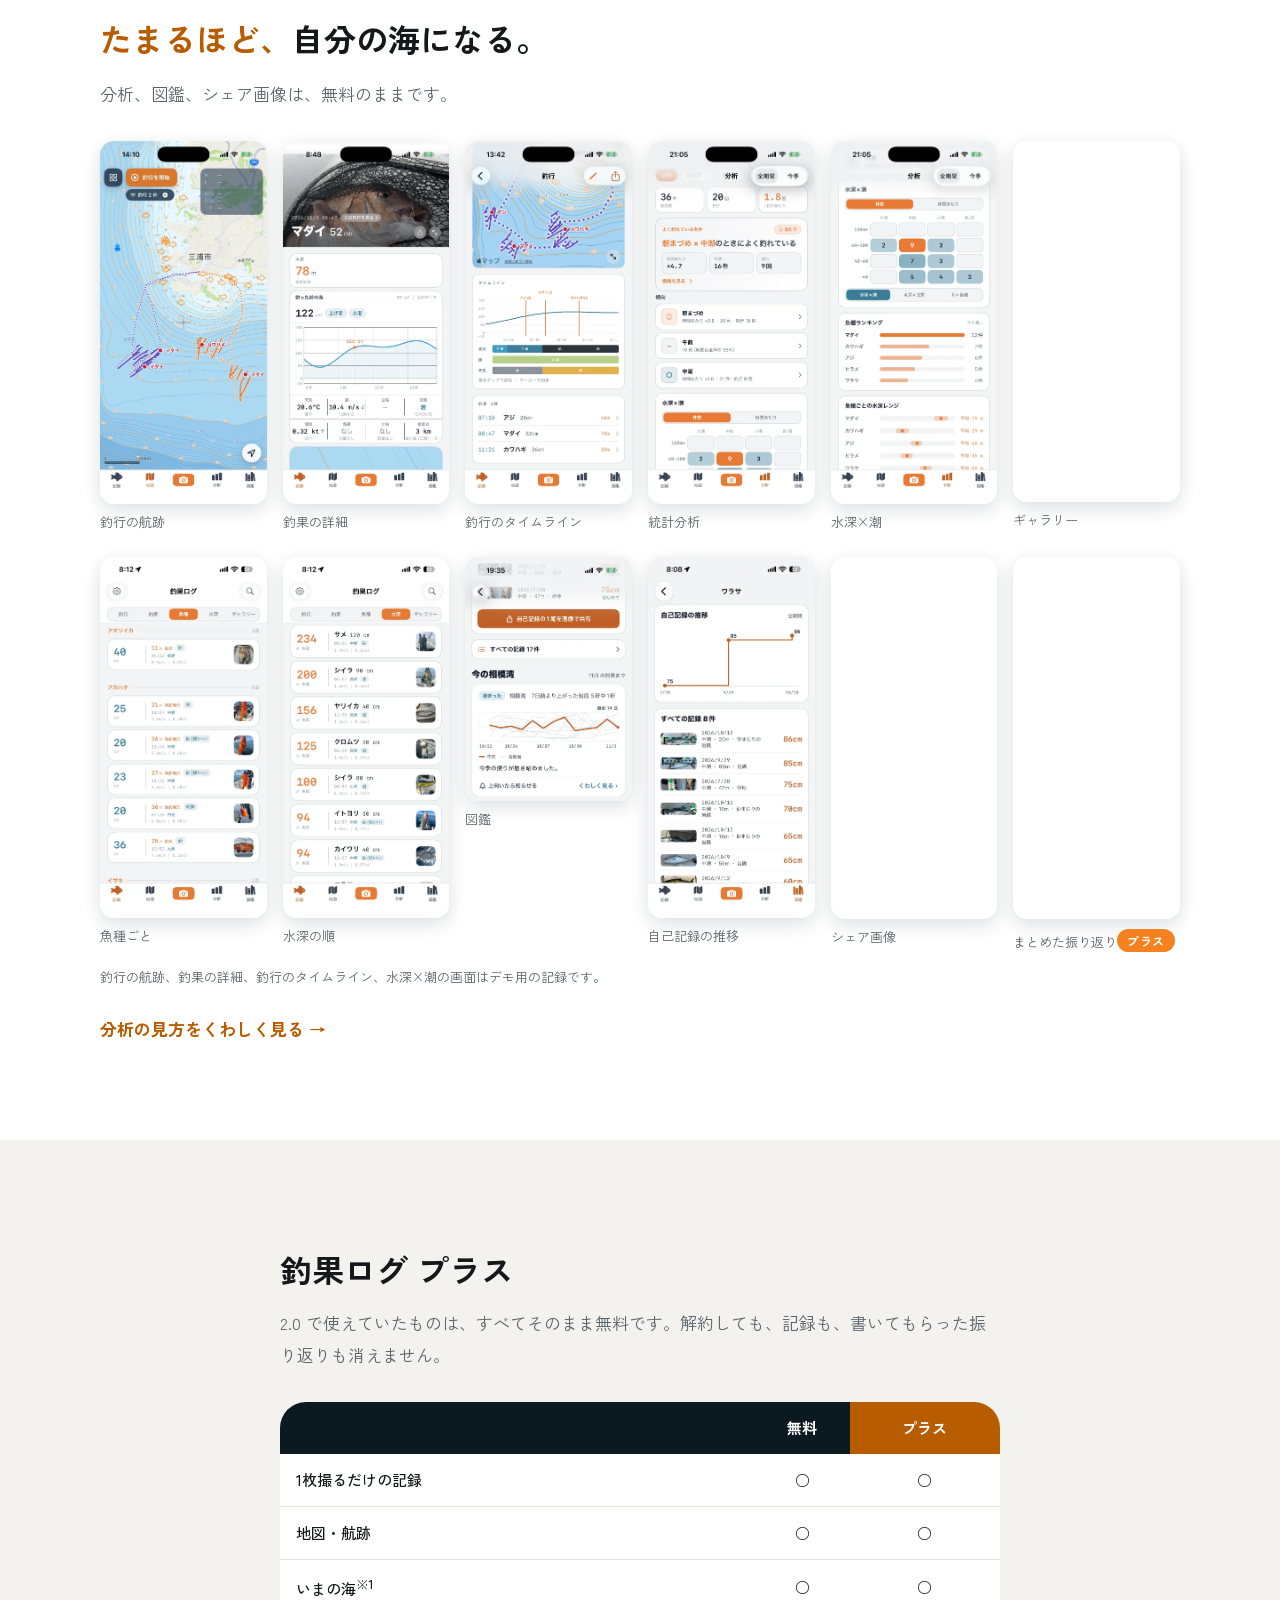
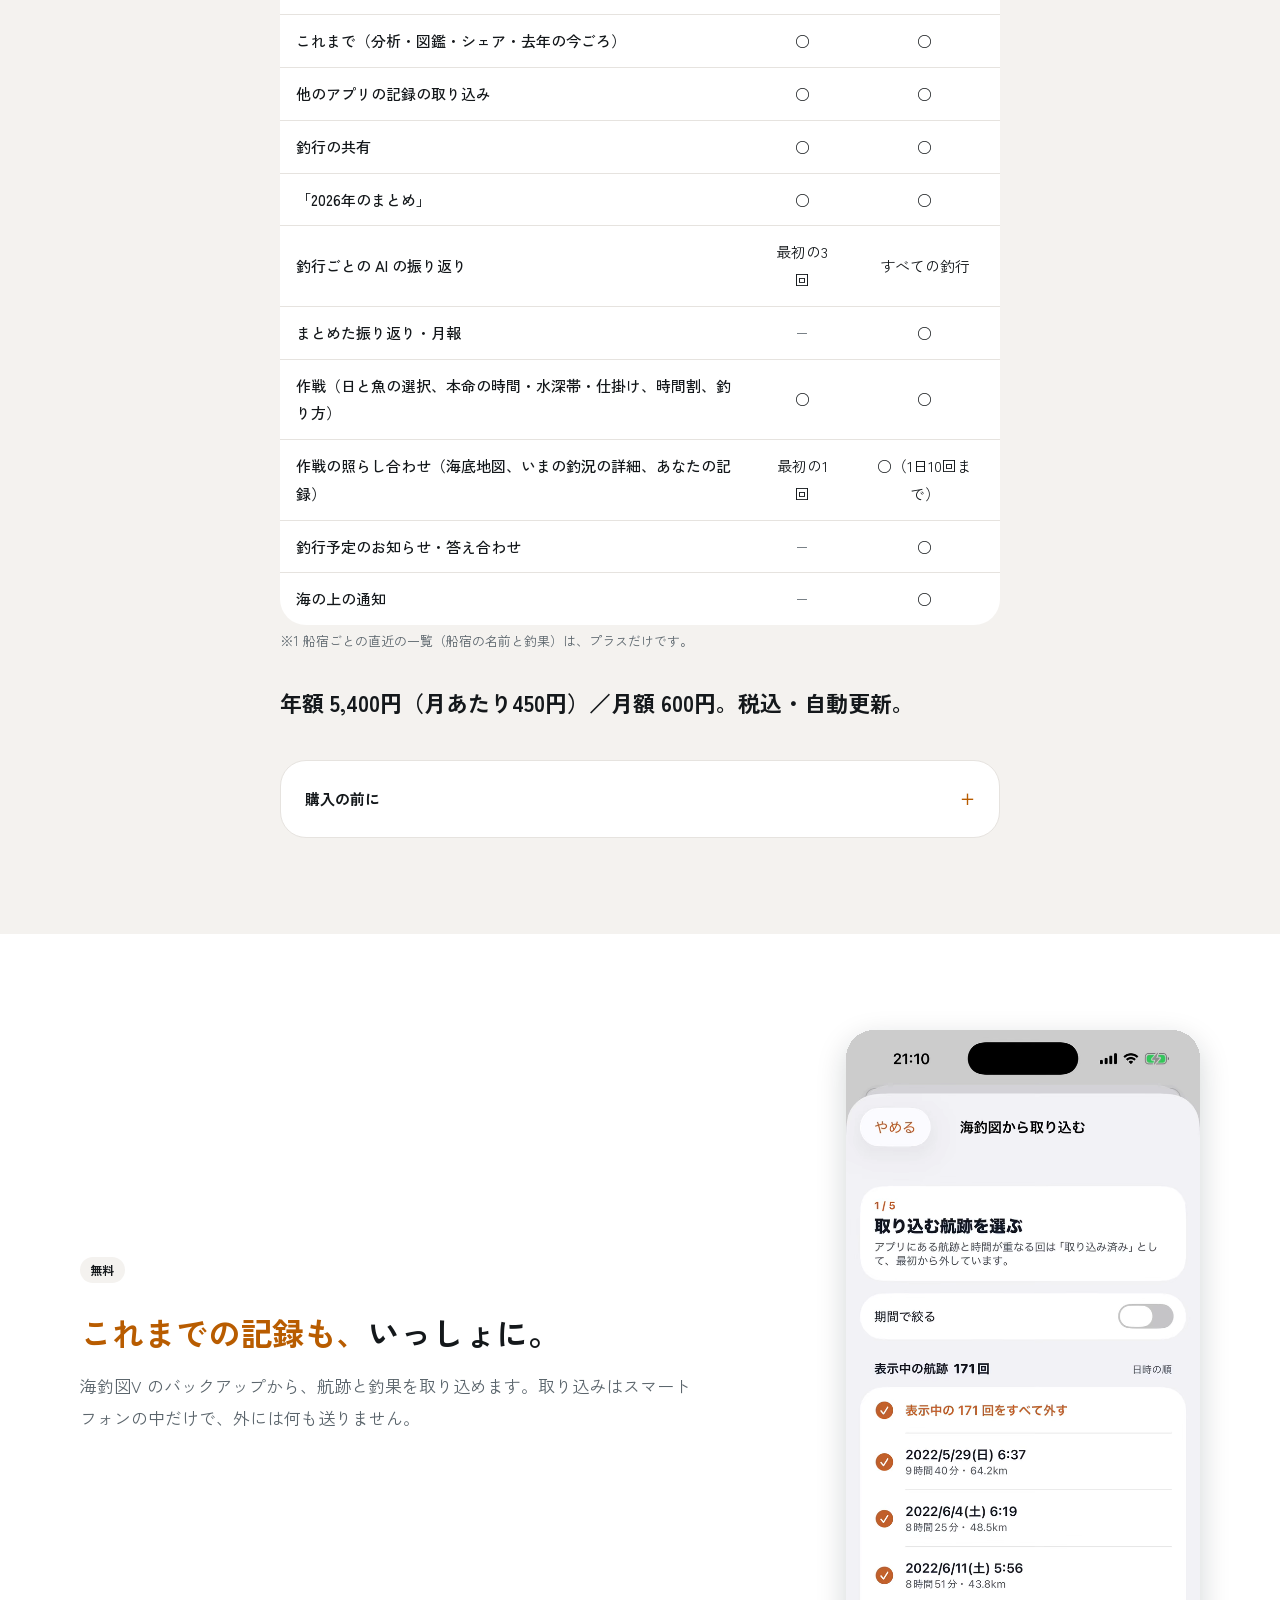
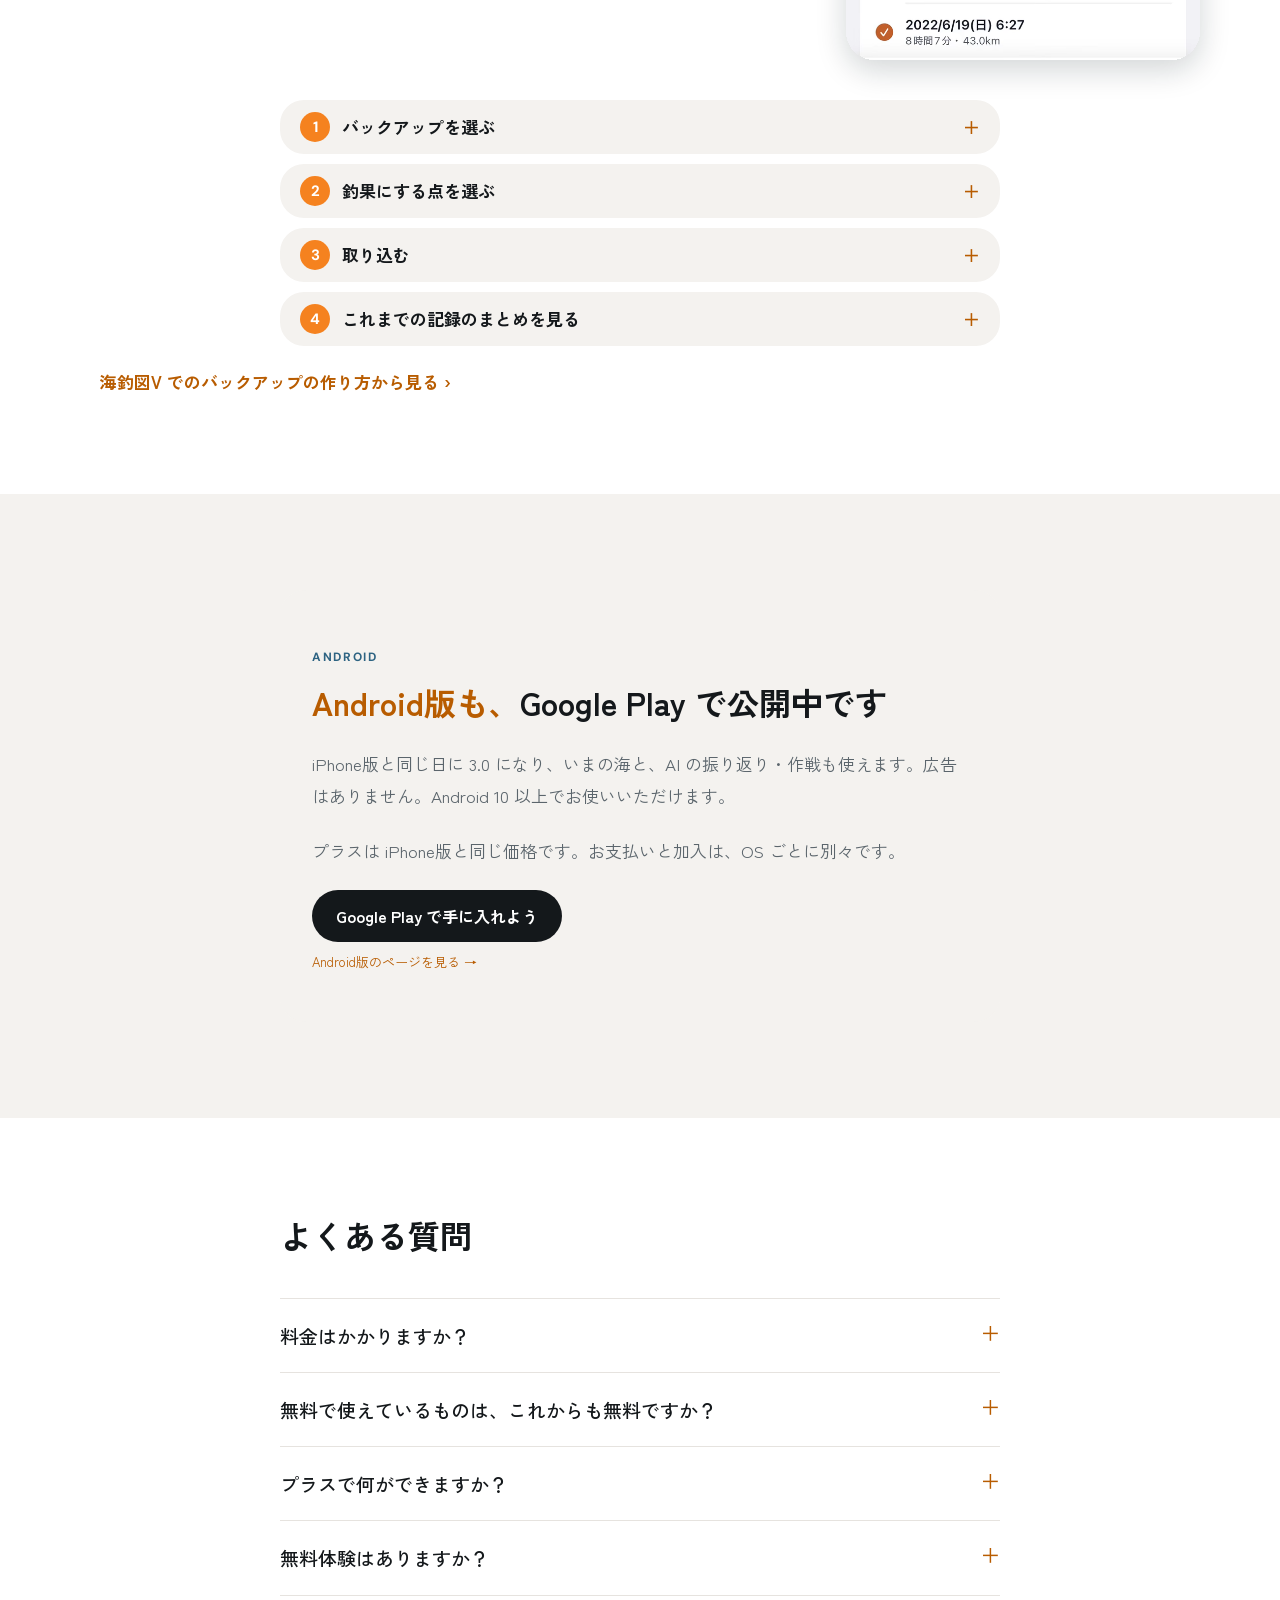
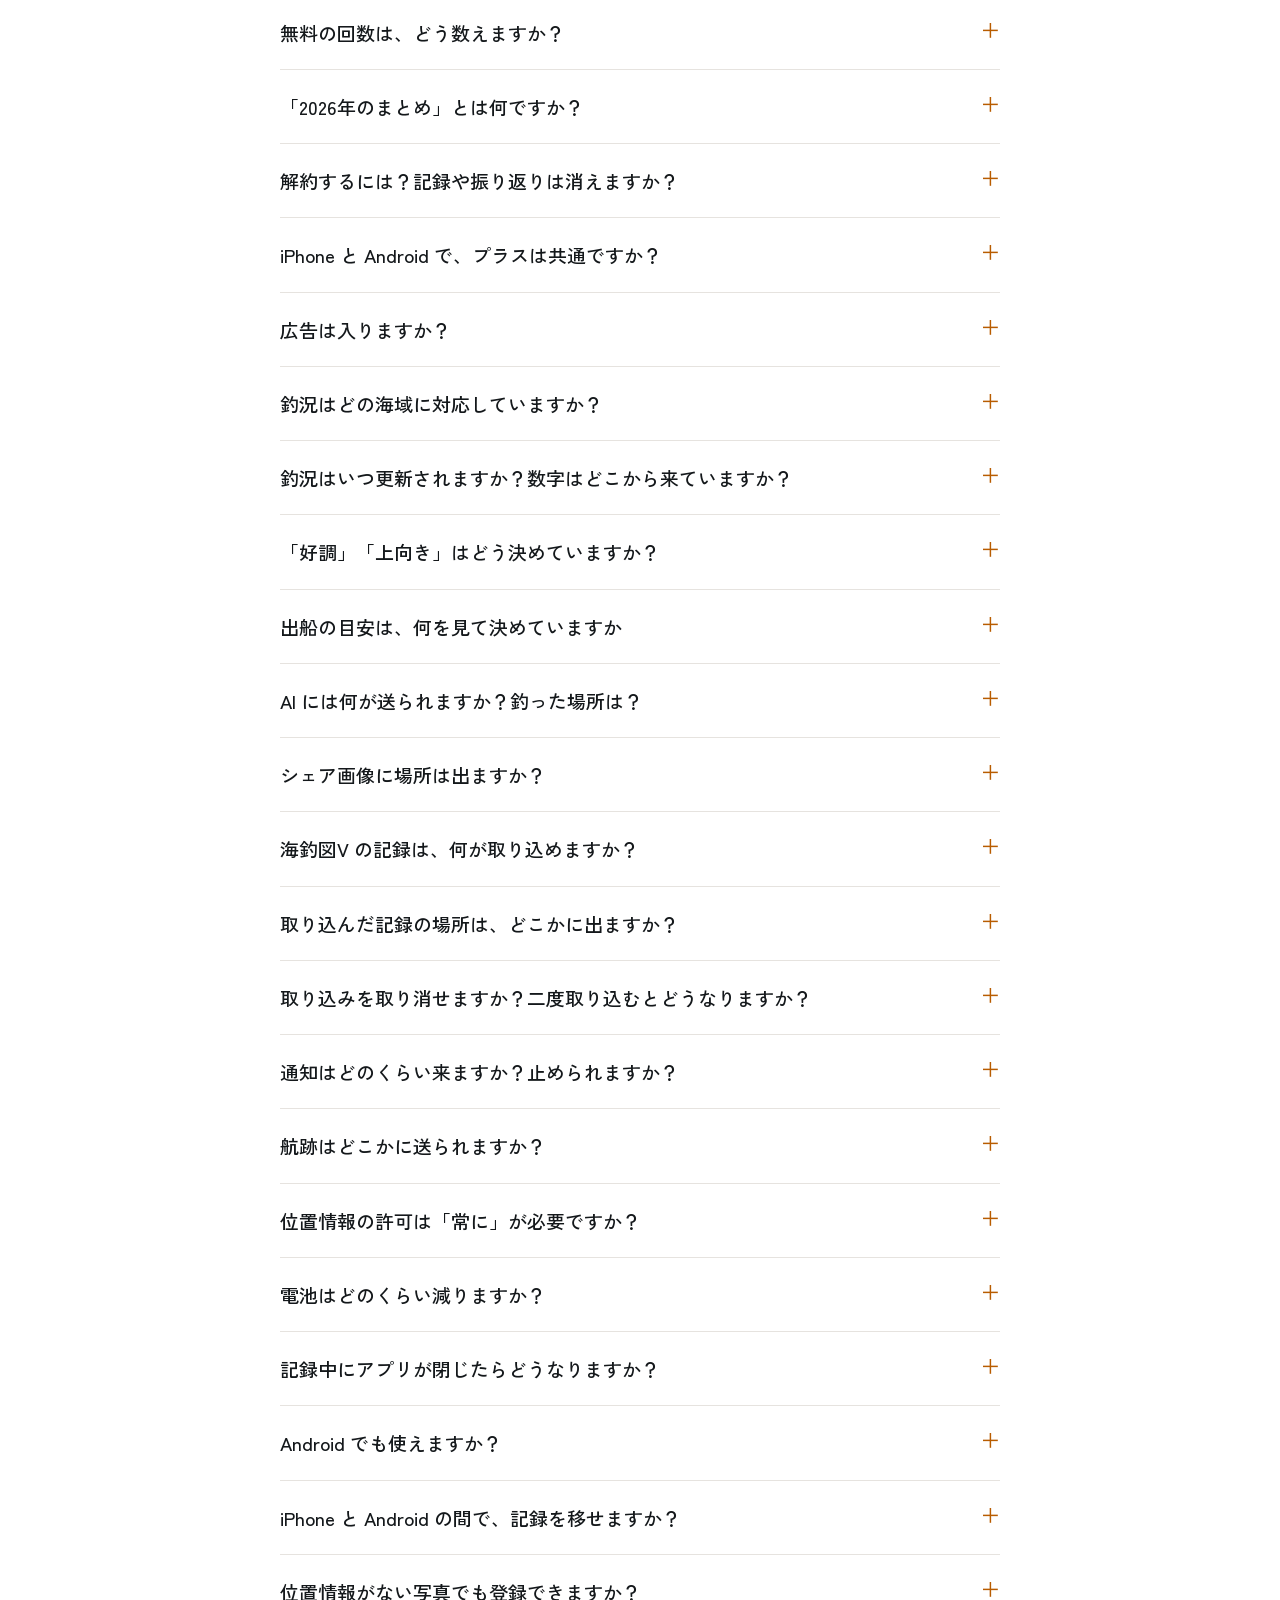
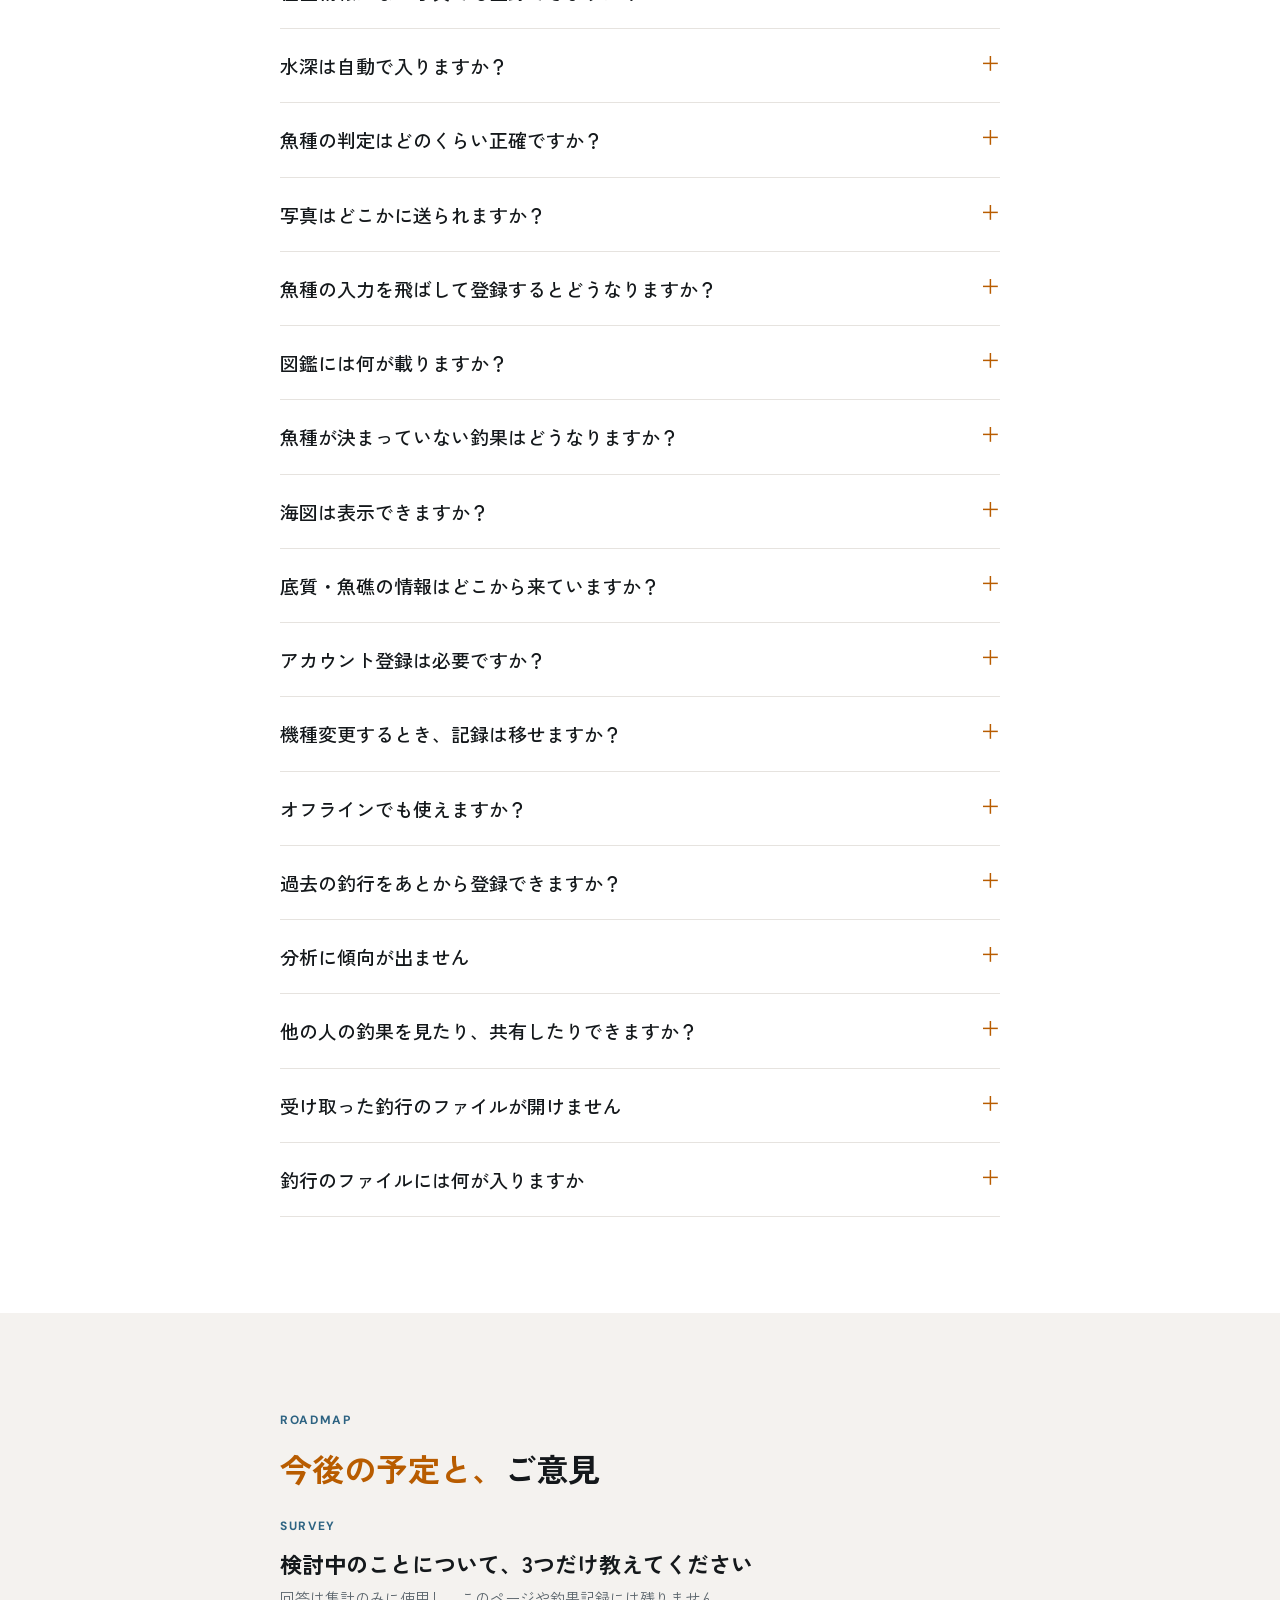
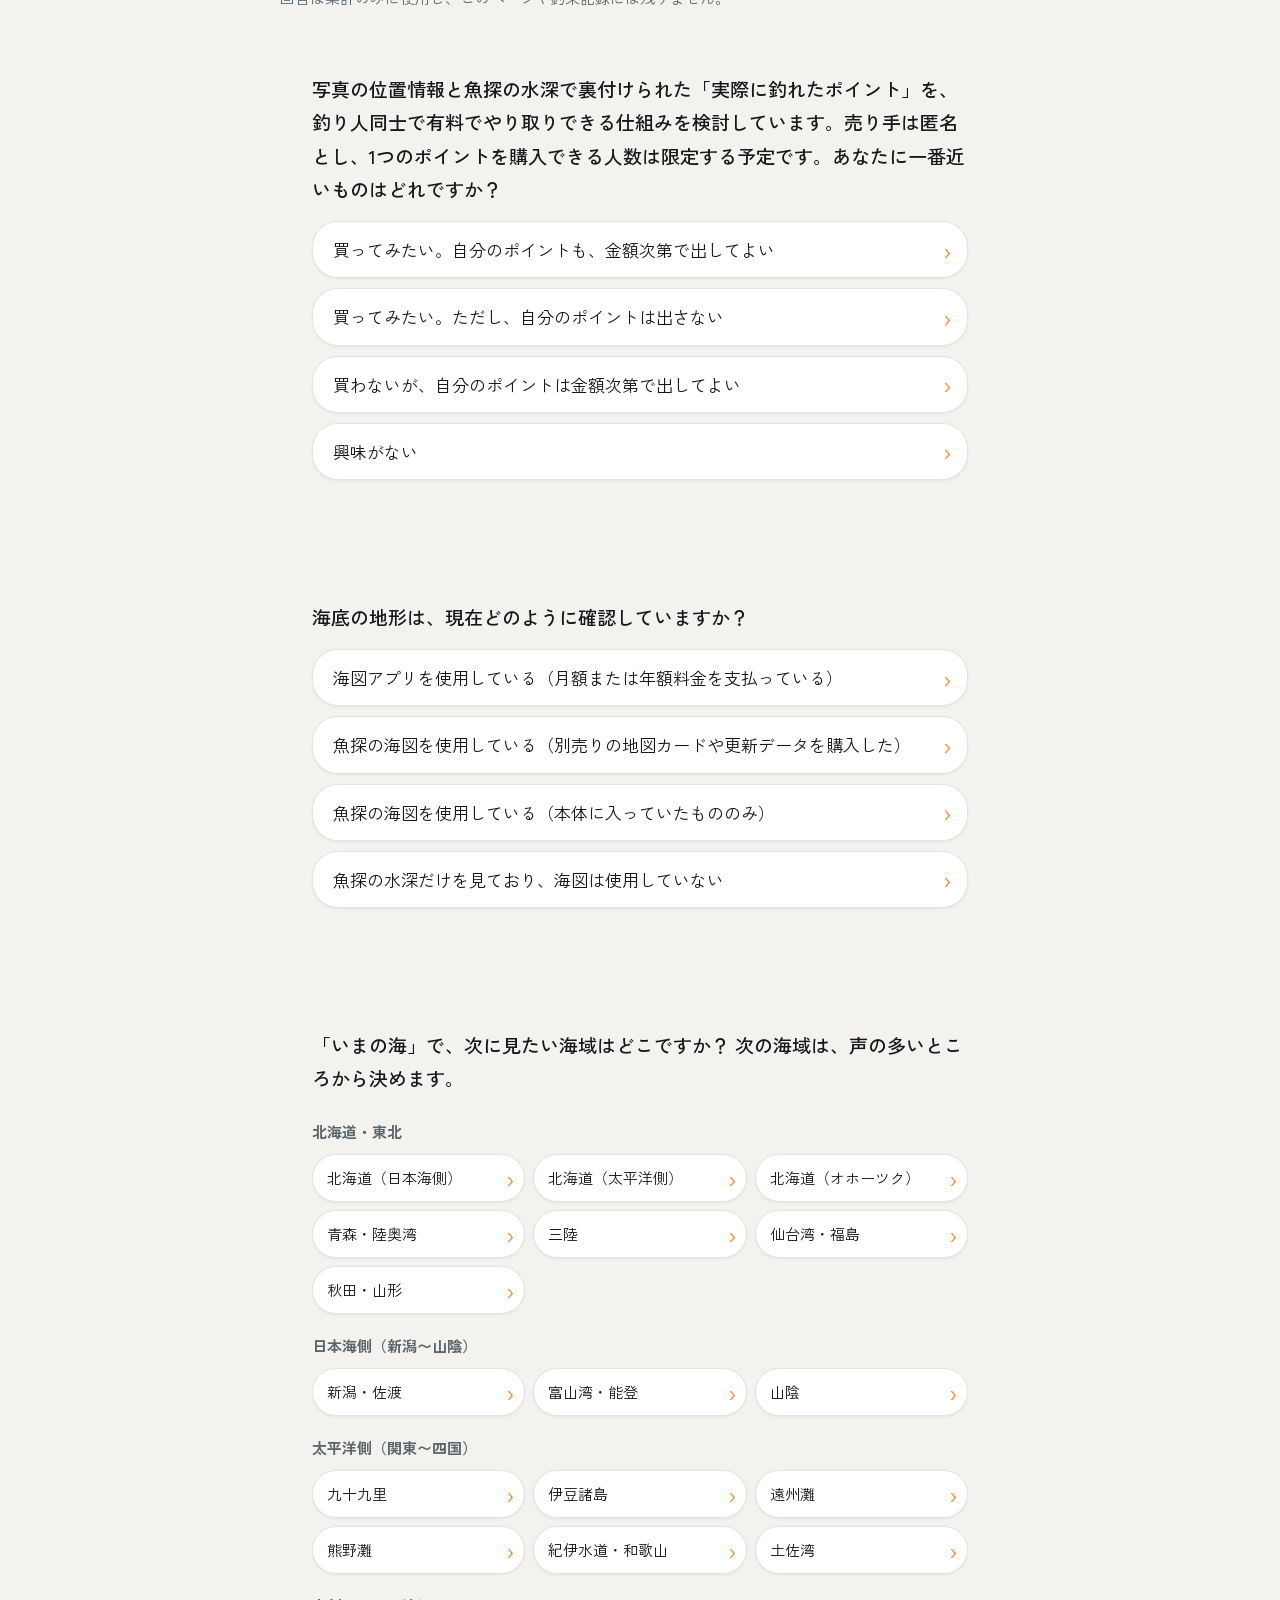
==== commit 669e5ae6: "3.0.5 に合わせる：更新履歴に 3.0.5、帯の一行を 3.0.5 に、作戦の節の本文と画面（新しい作戦の画面・架空のデータ）、プラスの表（作戦・照らし合わせ・釣行予定のお知らせ・2026年のまと" ====
--- a/index.html
+++ b/index.html
@@ -80,7 +80,7 @@
             "name": "料金はかかりますか？",
             "acceptedAnswer": {
               "@type": "Answer",
-              "text": "アプリは無料です。地図・航跡・統計分析・図鑑・いまの海など、記録して見る機能は無料で使えます。振り返りと作戦は、合わせて最初の3回まで無料です。それより先の振り返りと作戦、まとめた振り返り・月報・海の上の通知・船宿ごとの直近の一覧は、釣果ログ プラス（年額 5,400円・月額 600円、税込）で使えます。プラスは、App Store・Google Play の自動更新のサブスクリプションです。詳しくは釣果ログ プラスをご覧ください。"
+              "text": "アプリは無料です。地図・航跡・統計分析・図鑑・いまの海など、記録して見る機能は無料で使えます。作戦は、本命の時間・水深帯・仕掛け・釣り方まで、回数の制限なくご覧いただけます。AI の振り返りは最初の3回まで、作戦の照らし合わせ（海底地図・いまの釣況の詳細・あなたの記録）は最初の1回まで無料です。それより先の振り返りと照らし合わせ、まとめた振り返り・月報・釣行予定のお知らせ・海の上の通知・船宿ごとの直近の一覧は、釣果ログ プラス（年額 5,400円・月額 600円、税込）で使えます。プラスは、App Store・Google Play の自動更新のサブスクリプションです。詳しくは釣果ログ プラスをご覧ください。"
             }
           },
           {
@@ -96,7 +96,7 @@
             "name": "プラスで何ができますか？",
             "acceptedAnswer": {
               "@type": "Answer",
-              "text": "釣行の振り返り（その日の船宿の釣れ方と比べて、腕で釣った日か、海に乗った日かを読み解き、よかったことと次に試すことを書きます）、次の釣行の作戦（行く日の潮・天気・風と船宿の釣況から、狙う魚・時間・水深の作戦を立てます）を、すべての釣行で使えます。ほかに、いくつかの釣行をまとめて読み、あなたの当たりの形を探す「まとめた振り返り」、ひと月の釣行を振り返る「月報」、魚種ごとにいまどの船宿が釣れているかを並べる「船宿ごとの直近」、出港するとその日の作戦を知らせ、作戦の水深から外れたときや当たりの条件と重なる日も知らせる「海の上の通知」が使えます。"
+              "text": "釣行の振り返り（その日の船宿の釣れ方と比べて、腕で釣った日か、海に乗った日かを読み解き、よかったことと次に試すことを書きます）を、すべての釣行で使えます。作戦では、いまの船宿の釣況とあなたの過去の記録を海底地図に重ねて、作戦を絞り込めます（作戦の照らし合わせは1日10回まで）。釣行予定の日の予報や釣況が大きく変わったときのお知らせと、帰港後の作戦の答え合わせも使えます。ほかに、いくつかの釣行をまとめて読み、あなたの当たりの形を探す「まとめた振り返り」、ひと月の釣行を振り返る「月報」、魚種ごとにいまどの船宿が釣れているかを並べる「船宿ごとの直近」、出港するとその日の作戦を知らせ、作戦の水深から外れたときや当たりの条件と重なる日も知らせる「海の上の通知」が使えます。"
             }
           },
           {
@@ -104,15 +104,23 @@
             "name": "無料体験はありますか？",
             "acceptedAnswer": {
               "@type": "Answer",
-              "text": "ありません。代わりに、振り返りと作戦を、合わせて最初の3回まで、誰でも無料で使えます。月額で1か月だけ試すこともできます。"
-            }
-          },
-          {
-            "@type": "Question",
-            "name": "無料の3回の振り返りは、どう数えますか？",
-            "acceptedAnswer": {
-              "@type": "Answer",
-              "text": "振り返りと作戦を、合わせて3回です。回数を使うのは、文ができたときだけです。作れなかったときや、船宿の釣果が届くのを待っている間は使いません。作り直しでも使いません。残りがあれば、過去の好きな釣行にも使えます。アプリを消して入れ直しても、回数は戻りません。2.x から更新した方には、これとは別に、一番新しい釣行を1回、自動で振り返ります。なお、いまの海に対応していない海域の釣行や、その日の船宿の釣果がない釣行は、無料では振り返りを作れません（回数も使いません）。"
+              "text": "無料体験はありません。代わりに、最初の3回の振り返りと、最初の1回の作戦の照らし合わせを無料でご覧いただけます。"
+            }
+          },
+          {
+            "@type": "Question",
+            "name": "無料の回数は、どう数えますか？",
+            "acceptedAnswer": {
+              "@type": "Answer",
+              "text": "AI の振り返りは、作成できた3回まで無料です。回数を使うのは、文ができたときだけです。作れなかったときや、船宿の釣果が届くのを待っている間は使いません。作り直しでも使いません。残りがあれば、過去の好きな釣行にも使えます。作戦は、本命の時間・水深帯・仕掛け・釣り方まで、回数の制限なくご覧いただけます。作戦の照らし合わせ（海底地図・いまの釣況の詳細・あなたの記録）は、最初の1回だけ無料です。3.0.4 までに作戦で使った回数は、振り返りの3回に含まれたままです。アプリを消して入れ直しても、回数は戻りません。2.x から更新した方には、これとは別に、一番新しい釣行を1回、自動で振り返ります。なお、いまの海に対応していない海域の釣行や、その日の船宿の釣果がない釣行は、無料では振り返りを作れません（回数も使いません）。"
+            }
+          },
+          {
+            "@type": "Question",
+            "name": "「2026年のまとめ」とは何ですか？",
+            "acceptedAnswer": {
+              "@type": "Answer",
+              "text": "2026年の釣行・釣果・自己記録などを1画面にまとめたものです。共有用の画像も作成できます。2026年に釣行の記録がある方に、釣況の「これまで」の「2026年のまとめ」から表示します。表示は2027年1月31日までです。無料で、まとめは端末の中で作成します。"
             }
           },
           {
@@ -120,7 +128,7 @@
             "name": "解約するには？ 記録や振り返りは消えますか？",
             "acceptedAnswer": {
               "@type": "Answer",
-              "text": "iPhone の「設定」→ 自分の名前 →「サブスクリプション」から解約できます（Android版は Google Play の「定期購入」）。アプリの設定の「プランの管理」からも開けます。解約しても、釣果・釣行・航跡・写真・図鑑・分析は消えません。作った振り返り・まとめた振り返り・月報も残り、読めます。新しく作ることはできなくなりますが、無料の回数が残っていれば、その範囲で振り返りと作戦を作れます。"
+              "text": "iPhone の「設定」→ 自分の名前 →「サブスクリプション」から解約できます（Android版は Google Play の「定期購入」）。アプリの設定の「プランの管理」からも開けます。解約しても、釣果・釣行・航跡・写真・図鑑・分析は消えません。作った振り返り・まとめた振り返り・月報も残り、読めます。新しく作ることはできなくなりますが、無料の回数が残っていれば、その範囲で振り返りと作戦の照らし合わせを作れます。作戦は、本命の時間・水深帯・仕掛け・釣り方まで、回数の制限なくご覧いただけます。"
             }
           },
           {
@@ -144,7 +152,7 @@
             "name": "釣況はどの海域に対応していますか？",
             "acceptedAnswer": {
               "@type": "Answer",
-              "text": "今釣れが船宿の釣果を集めている海域に対応しています。いまは相模湾、東京湾、外房・南房、茨城、伊豆・駿河湾、大阪湾・明石、伊勢湾・三河湾、玄界灘、若狭湾、瀬戸内、九州西の11海域です（2026年11月13日時点）。海域は順に増やしていて、見られるようになったらアプリを開いたときにお知らせします。見たい海域は、このページの下のアンケートから教えてください。"
+              "text": "今釣れが船宿の釣果を集めている海域に対応しています。いまは相模湾、東京湾、外房・南房、茨城、伊豆・駿河湾、大阪湾・明石、伊勢湾・三河湾、玄界灘、若狭湾、瀬戸内、九州西、和歌山、熊野灘、北陸、徳島・高知の15海域です（2026年11月24日時点）。海域は順に増やしていて、見られるようになったらアプリを開いたときにお知らせします。見たい海域は、このページの下のアンケートから教えてください。"
             }
           },
           {
@@ -514,7 +522,7 @@
   <!-- ============ B.5: 3.0 の帯 ============ -->
   <div id="whats-new" class="band-30">
     <p>3.0 で、いまの海と、AI の振り返り・作戦が加わりました。</p>
-    <p class="band-30__sub"><a href="#share">3.0.3：同じ船の仲間と、釣行を分け合えるようになりました</a></p>
+    <p class="band-30__sub"><a href="#plan">3.0.5：次の釣行の作戦を、1枚にまとめて表示するようになりました</a></p>
   </div>
 
   <!-- ============ 1: いま（NOW） ============ -->
@@ -684,19 +692,16 @@
   <section id="plan" class="section" aria-labelledby="plan-heading">
     <div class="split split--flip">
       <div class="split__text">
-        <span class="tag tag--plus">プラス・最初の3回は無料</span>
+        <span class="tag">無料・照らし合わせはプラス</span>
         <h2 id="plan-heading" class="section-heading"><span class="tt-orange"><span class="nw">金曜の夜、</span></span><span class="nw">もう釣りは</span><span class="nw">始まってる。</span></h2>
-        <p class="section-lead">次に行ける日の潮と風、船宿の釣況、あなたの記録から、狙う魚と時間と水深を出します。前の作戦の答え合わせも、次に生かします。</p>
-      </div>
-      <figure class="loop-video">
-        <div class="loop-video__frame">
-          <video class="js-section-video" muted loop playsinline preload="none" width="720" height="1280"
-            poster="/assets/img/3.0/r5-plan-poster.webp"
-            aria-label="作戦の日を選ぶ画面から、狙い目ランキングの1位のブリに寄って囲む動画">
-            <source src="/assets/img/3.0/r5-plan.webm" type="video/webm" />
-            <source src="/assets/img/3.0/r5-plan.mp4" type="video/mp4" />
-          </video>
-          <button type="button" class="loop-video__play" aria-label="動画を再生する">▶ 再生</button>
+        <p class="section-lead">釣行の日と狙う魚を選ぶと、潮と風の予報と、魚種ごとの釣り方の資料から、本命の時間・水深帯・仕掛け・誘い方を1枚の作戦にまとめます。ここまでは、どなたでも無料でご覧いただけます。</p>
+        <p class="section-lead">釣果ログ プラスでは、いまの船宿の釣況とあなたの過去の記録を海底地図に重ねて、作戦を絞り込みます。釣行予定の日の予報が変わったときにお知らせし、帰港後は AI の振り返りとあわせて、作戦がどれだけ当たったかを答え合わせします。</p>
+      </div>
+      <!-- iPhone のリポジトリの docs/3.0.6/screenshots/plan306/306_scheduled.png（デモのデータ。場所は写っていない） -->
+      <figure class="share-shot">
+        <div class="share-shot__frame">
+          <img src="/assets/img/3.0.5/plan-card.webp" alt="作戦の画面。日付と魚を選ぶと、アマダイの水深帯・仕掛けと結論を1枚にまとめた札。釣行予定の印" width="644" height="1400" loading="lazy" decoding="async" />
+          <span class="share-shot__note">架空のデータです</span>
         </div>
       </figure>
     </div>
@@ -741,9 +746,12 @@
           <tr><th scope="row">これまで（分析・図鑑・シェア・去年の今ごろ）</th><td>○</td><td>○</td></tr>
           <tr><th scope="row">他のアプリの記録の取り込み</th><td>○</td><td>○</td></tr>
           <tr><th scope="row">釣行の共有</th><td>○</td><td>○</td></tr>
-          <tr><th scope="row">釣行ごとの AI の振り返り</th><td>最初の3回（作戦と合わせて）</td><td>すべての釣行</td></tr>
+          <tr><th scope="row">「2026年のまとめ」</th><td>○</td><td>○</td></tr>
+          <tr><th scope="row">釣行ごとの AI の振り返り</th><td>最初の3回</td><td>すべての釣行</td></tr>
           <tr><th scope="row">まとめた振り返り・月報</th><td class="is-no">−</td><td>○</td></tr>
-          <tr><th scope="row">作戦と答え合わせ</th><td>最初の3回（振り返りと合わせて）</td><td>○</td></tr>
+          <tr><th scope="row">作戦（日と魚の選択、本命の時間・水深帯・仕掛け、時間割、釣り方）</th><td>○</td><td>○</td></tr>
+          <tr><th scope="row">作戦の照らし合わせ（海底地図、いまの釣況の詳細、あなたの記録）</th><td>最初の1回</td><td>○（1日10回まで）</td></tr>
+          <tr><th scope="row">釣行予定のお知らせ・答え合わせ</th><td class="is-no">−</td><td>○</td></tr>
           <tr><th scope="row">海の上の通知</th><td class="is-no">−</td><td>○</td></tr>
         </tbody>
       </table>
@@ -754,8 +762,8 @@
         <div class="plus-words">
           <p>月額で1か月だけ試すこともできます。</p>
           <p>価格は、App Store・Google Play に表示される価格が優先します。</p>
-          <p>振り返りと作戦は、合わせて最初の3回まで、誰でも無料で使えます。無料体験の代わりです。</p>
-          <p>有料にしたのは、AIに文章を書かせる部分と、作戦につながる海の上の通知、船宿ごとの直近の一覧です。</p>
+          <p>AI の振り返りは最初の3回まで、作戦の照らし合わせは最初の1回まで、誰でも無料でご覧いただけます。無料体験の代わりです。</p>
+          <p>有料にしたのは、AI の振り返り、作戦の照らし合わせと釣行予定のお知らせ、海の上の通知、船宿ごとの直近の一覧です。</p>
         </div>
         <dl>
           <dt>価格</dt><dd>年額 5,400円（税込）／月額 600円（税込）。無料体験はありません</dd>
@@ -862,7 +870,7 @@
               <span class="faq-icon faq-icon-plus" aria-hidden="true">＋</span>
               <span class="faq-icon faq-icon-minus" aria-hidden="true">−</span>
             </summary>
-            <div class="faq-answer">アプリは無料です。地図・航跡・統計分析・図鑑・いまの海など、記録して見る機能は無料で使えます。振り返りと作戦は、合わせて最初の3回まで無料です。それより先の振り返りと作戦、まとめた振り返り・月報・海の上の通知・船宿ごとの直近の一覧は、釣果ログ プラス（年額 5,400円・月額 600円、税込）で使えます。プラスは、App Store・Google Play の自動更新のサブスクリプションです。詳しくは<a href="/#plus">釣果ログ プラス</a>をご覧ください。</div>
+            <div class="faq-answer">アプリは無料です。地図・航跡・統計分析・図鑑・いまの海など、記録して見る機能は無料で使えます。作戦は、本命の時間・水深帯・仕掛け・釣り方まで、回数の制限なくご覧いただけます。AI の振り返りは最初の3回まで、作戦の照らし合わせ（海底地図・いまの釣況の詳細・あなたの記録）は最初の1回まで無料です。それより先の振り返りと照らし合わせ、まとめた振り返り・月報・釣行予定のお知らせ・海の上の通知・船宿ごとの直近の一覧は、釣果ログ プラス（年額 5,400円・月額 600円、税込）で使えます。プラスは、App Store・Google Play の自動更新のサブスクリプションです。詳しくは<a href="/#plus">釣果ログ プラス</a>をご覧ください。</div>
           </details>
         </div>
 
@@ -884,7 +892,7 @@
               <span class="faq-icon faq-icon-plus" aria-hidden="true">＋</span>
               <span class="faq-icon faq-icon-minus" aria-hidden="true">−</span>
             </summary>
-            <div class="faq-answer">釣行の振り返り（その日の船宿の釣れ方と比べて、腕で釣った日か、海に乗った日かを読み解き、よかったことと次に試すことを書きます）、次の釣行の作戦（行く日の潮・天気・風と船宿の釣況から、狙う魚・時間・水深の作戦を立てます）を、すべての釣行で使えます。ほかに、いくつかの釣行をまとめて読み、あなたの当たりの形を探す「まとめた振り返り」、ひと月の釣行を振り返る「月報」、魚種ごとにいまどの船宿が釣れているかを並べる「船宿ごとの直近」、出港するとその日の作戦を知らせ、作戦の水深から外れたときや当たりの条件と重なる日も知らせる「海の上の通知」が使えます。</div>
+            <div class="faq-answer">釣行の振り返り（その日の船宿の釣れ方と比べて、腕で釣った日か、海に乗った日かを読み解き、よかったことと次に試すことを書きます）を、すべての釣行で使えます。作戦では、いまの船宿の釣況とあなたの過去の記録を海底地図に重ねて、作戦を絞り込めます（作戦の照らし合わせは1日10回まで）。釣行予定の日の予報や釣況が大きく変わったときのお知らせと、帰港後の作戦の答え合わせも使えます。ほかに、いくつかの釣行をまとめて読み、あなたの当たりの形を探す「まとめた振り返り」、ひと月の釣行を振り返る「月報」、魚種ごとにいまどの船宿が釣れているかを並べる「船宿ごとの直近」、出港するとその日の作戦を知らせ、作戦の水深から外れたときや当たりの条件と重なる日も知らせる「海の上の通知」が使えます。</div>
           </details>
         </div>
 
@@ -895,18 +903,29 @@
               <span class="faq-icon faq-icon-plus" aria-hidden="true">＋</span>
               <span class="faq-icon faq-icon-minus" aria-hidden="true">−</span>
             </summary>
-            <div class="faq-answer">ありません。代わりに、振り返りと作戦を、合わせて最初の3回まで、誰でも無料で使えます。月額で1か月だけ試すこともできます。</div>
-          </details>
-        </div>
-
-        <div class="faq-item">
-          <details>
-            <summary>
-              <h3 style="margin:0; font-size:inherit; font-weight:inherit;"><span class="nw">無料の3回の振り返りは、</span><span class="nw">どう数えますか？</span></h3>
-              <span class="faq-icon faq-icon-plus" aria-hidden="true">＋</span>
-              <span class="faq-icon faq-icon-minus" aria-hidden="true">−</span>
-            </summary>
-            <div class="faq-answer">振り返りと作戦を、合わせて3回です。回数を使うのは、文ができたときだけです。作れなかったときや、船宿の釣果が届くのを待っている間は使いません。作り直しでも使いません。残りがあれば、過去の好きな釣行にも使えます。アプリを消して入れ直しても、回数は戻りません。2.x から更新した方には、これとは別に、一番新しい釣行を1回、自動で振り返ります。なお、いまの海に対応していない海域の釣行や、その日の船宿の釣果がない釣行は、無料では振り返りを作れません（回数も使いません）。</div>
+            <div class="faq-answer">無料体験はありません。代わりに、最初の3回の振り返りと、最初の1回の作戦の照らし合わせを無料でご覧いただけます。</div>
+          </details>
+        </div>
+
+        <div class="faq-item">
+          <details>
+            <summary>
+              <h3 style="margin:0; font-size:inherit; font-weight:inherit;"><span class="nw">無料の回数は、</span><span class="nw">どう数えますか？</span></h3>
+              <span class="faq-icon faq-icon-plus" aria-hidden="true">＋</span>
+              <span class="faq-icon faq-icon-minus" aria-hidden="true">−</span>
+            </summary>
+            <div class="faq-answer">AI の振り返りは、作成できた3回まで無料です。回数を使うのは、文ができたときだけです。作れなかったときや、船宿の釣果が届くのを待っている間は使いません。作り直しでも使いません。残りがあれば、過去の好きな釣行にも使えます。作戦は、本命の時間・水深帯・仕掛け・釣り方まで、回数の制限なくご覧いただけます。作戦の照らし合わせ（海底地図・いまの釣況の詳細・あなたの記録）は、最初の1回だけ無料です。3.0.4 までに作戦で使った回数は、振り返りの3回に含まれたままです。アプリを消して入れ直しても、回数は戻りません。2.x から更新した方には、これとは別に、一番新しい釣行を1回、自動で振り返ります。なお、いまの海に対応していない海域の釣行や、その日の船宿の釣果がない釣行は、無料では振り返りを作れません（回数も使いません）。</div>
+          </details>
+        </div>
+
+        <div class="faq-item">
+          <details>
+            <summary>
+              <h3 style="margin:0; font-size:inherit; font-weight:inherit;"><span class="nw">「2026年のまとめ」とは</span><span class="nw">何ですか？</span></h3>
+              <span class="faq-icon faq-icon-plus" aria-hidden="true">＋</span>
+              <span class="faq-icon faq-icon-minus" aria-hidden="true">−</span>
+            </summary>
+            <div class="faq-answer">2026年の釣行・釣果・自己記録などを1画面にまとめたものです。共有用の画像も作成できます。2026年に釣行の記録がある方に、釣況の「これまで」の「2026年のまとめ」から表示します。表示は2027年1月31日までです。無料で、まとめは端末の中で作成します。</div>
           </details>
         </div>
 
@@ -917,7 +936,7 @@
               <span class="faq-icon faq-icon-plus" aria-hidden="true">＋</span>
               <span class="faq-icon faq-icon-minus" aria-hidden="true">−</span>
             </summary>
-            <div class="faq-answer">iPhone の「設定」→ 自分の名前 →「サブスクリプション」から解約できます（Android版は Google Play の「定期購入」）。アプリの設定の「プランの管理」からも開けます。解約しても、釣果・釣行・航跡・写真・図鑑・分析は消えません。作った振り返り・まとめた振り返り・月報も残り、読めます。新しく作ることはできなくなりますが、無料の回数が残っていれば、その範囲で振り返りと作戦を作れます。</div>
+            <div class="faq-answer">iPhone の「設定」→ 自分の名前 →「サブスクリプション」から解約できます（Android版は Google Play の「定期購入」）。アプリの設定の「プランの管理」からも開けます。解約しても、釣果・釣行・航跡・写真・図鑑・分析は消えません。作った振り返り・まとめた振り返り・月報も残り、読めます。新しく作ることはできなくなりますが、無料の回数が残っていれば、その範囲で振り返りと作戦の照らし合わせを作れます。作戦は、本命の時間・水深帯・仕掛け・釣り方まで、回数の制限なくご覧いただけます。</div>
           </details>
         </div>
 
@@ -950,7 +969,7 @@
               <span class="faq-icon faq-icon-plus" aria-hidden="true">＋</span>
               <span class="faq-icon faq-icon-minus" aria-hidden="true">−</span>
             </summary>
-            <div class="faq-answer">今釣れが船宿の釣果を集めている海域に対応しています。いまは相模湾、東京湾、外房・南房、茨城、伊豆・駿河湾、大阪湾・明石、伊勢湾・三河湾、玄界灘、若狭湾、瀬戸内、九州西の11海域です（2026年11月13日時点）。海域は順に増やしていて、見られるようになったらアプリを開いたときにお知らせします。見たい海域は、このページの下の<a href="/#survey-area">アンケート</a>から教えてください。</div>
+            <div class="faq-answer">今釣れが船宿の釣果を集めている海域に対応しています。いまは相模湾、東京湾、外房・南房、茨城、伊豆・駿河湾、大阪湾・明石、伊勢湾・三河湾、玄界灘、若狭湾、瀬戸内、九州西、和歌山、熊野灘、北陸、徳島・高知の15海域です（2026年11月24日時点）。海域は順に増やしていて、見られるようになったらアプリを開いたときにお知らせします。見たい海域は、このページの下の<a href="/#survey-area">アンケート</a>から教えてください。</div>
           </details>
         </div>
 
@@ -1467,6 +1486,7 @@
           <tr><th scope="col">版</th><th scope="col">おもな変更</th></tr>
         </thead>
         <tbody>
+          <tr><th scope="row"><span class="nw">3.0.5</span><br><span class="changelog__date">2026年12月</span></th><td>・作戦の画面を作り直しました。釣行の日と狙う魚を選択すると、本命の時間・水深帯・仕掛けを1枚にまとめた作戦を表示します。<br>・釣況の「いま」の一番上に「次の釣行」を表示し、そこから作戦を開くようにしました。これまでの「あなた × 今の海」の欄はなくなりました。<br>・魚種ごとの釣り方の資料をもとに、仕掛け・エサ・誘い方・時間割を表示します。この部分は、どなたでも回数の制限なくご覧いただけます。<br>・釣行予定にした作戦は端末に保存され、電波のない沖でも表示できます（海底地図を除く）。<br>・釣行予定の日の予報や釣況が大きく変わった場合は、通知でお知らせすることがあります（釣果ログ プラス）。<br>・AI の振り返りと作戦の無料の回数を、別々に数えるようにしました。<br>・2026年の釣行・釣果・自己記録をまとめた「2026年のまとめ」を追加しました。共有用の画像も作成できます。表示は2027年1月31日までです。<br>・潮の曲線の表示などを修正しました。</td></tr>
           <tr><th scope="row"><span class="nw">3.0.4</span><br><span class="changelog__date">2026年11月</span></th><td>・航跡をタップすると、その地点を通過した時刻と水深を表示します。表示した地点から、写真がなくても釣果を追加できます。<br>・他のアプリで撮影した写真から、撮影時刻をもとに航跡上の地点へ釣果を追加できます。ヒットした時刻に合わせて調整できます。<br>・同船者から受け取った釣行にも、ご自身の釣果を追加できます。<br>・地図を拡大すると、画面の隅に広域の地図を表示し、現在見ている範囲を示します。<br>・地図を縮小したときも、航跡を細い線で表示するようにしました。<br>・作戦画面で、狙う魚を選択できるようにしました（釣果ログ プラス）。<br>・天気予報の取得先を二重にし、予報を取得できない場合を少なくしました。<br>・作戦の作成が終わらない場合がある問題、潮の予報が表示されない問題などを修正しました。</td></tr>
           <tr><th scope="row"><span class="nw">3.0.3</span><br><span class="changelog__date">2026年11月</span></th><td>同じ船に乗った人と、その日の釣行をファイルで分け合えるようになりました。出船の目安に最大瞬間風速を加え、「自分の船」と「遊漁船」で目安を選べるようにしました。海釣図Vから取り込んだあとに、これまでの記録のまとめを表示します。見られるようになった海域を、アプリを開いたときにお知らせします。魚種の判定が違っていたときに、その場から知らせられるようにしました。</td></tr>
           <tr><th scope="row"><span class="nw">3.0</span><br><span class="changelog__date">2026年11月7日</span></th><td>新しい［釣況］タブ（いまの海・明日の出船の目安・気になる魚が上向いたときの通知）。AI の振り返りと作戦（合わせて3回まで無料）。釣果ログ プラス。海面水温（衛星）の自動入力。海釣図V の記録の取り込み。図鑑の作り直し。魚種を11種追加（全57種）。ほか、不具合の直し。Android版も同じ日に 3.0 に</td></tr>
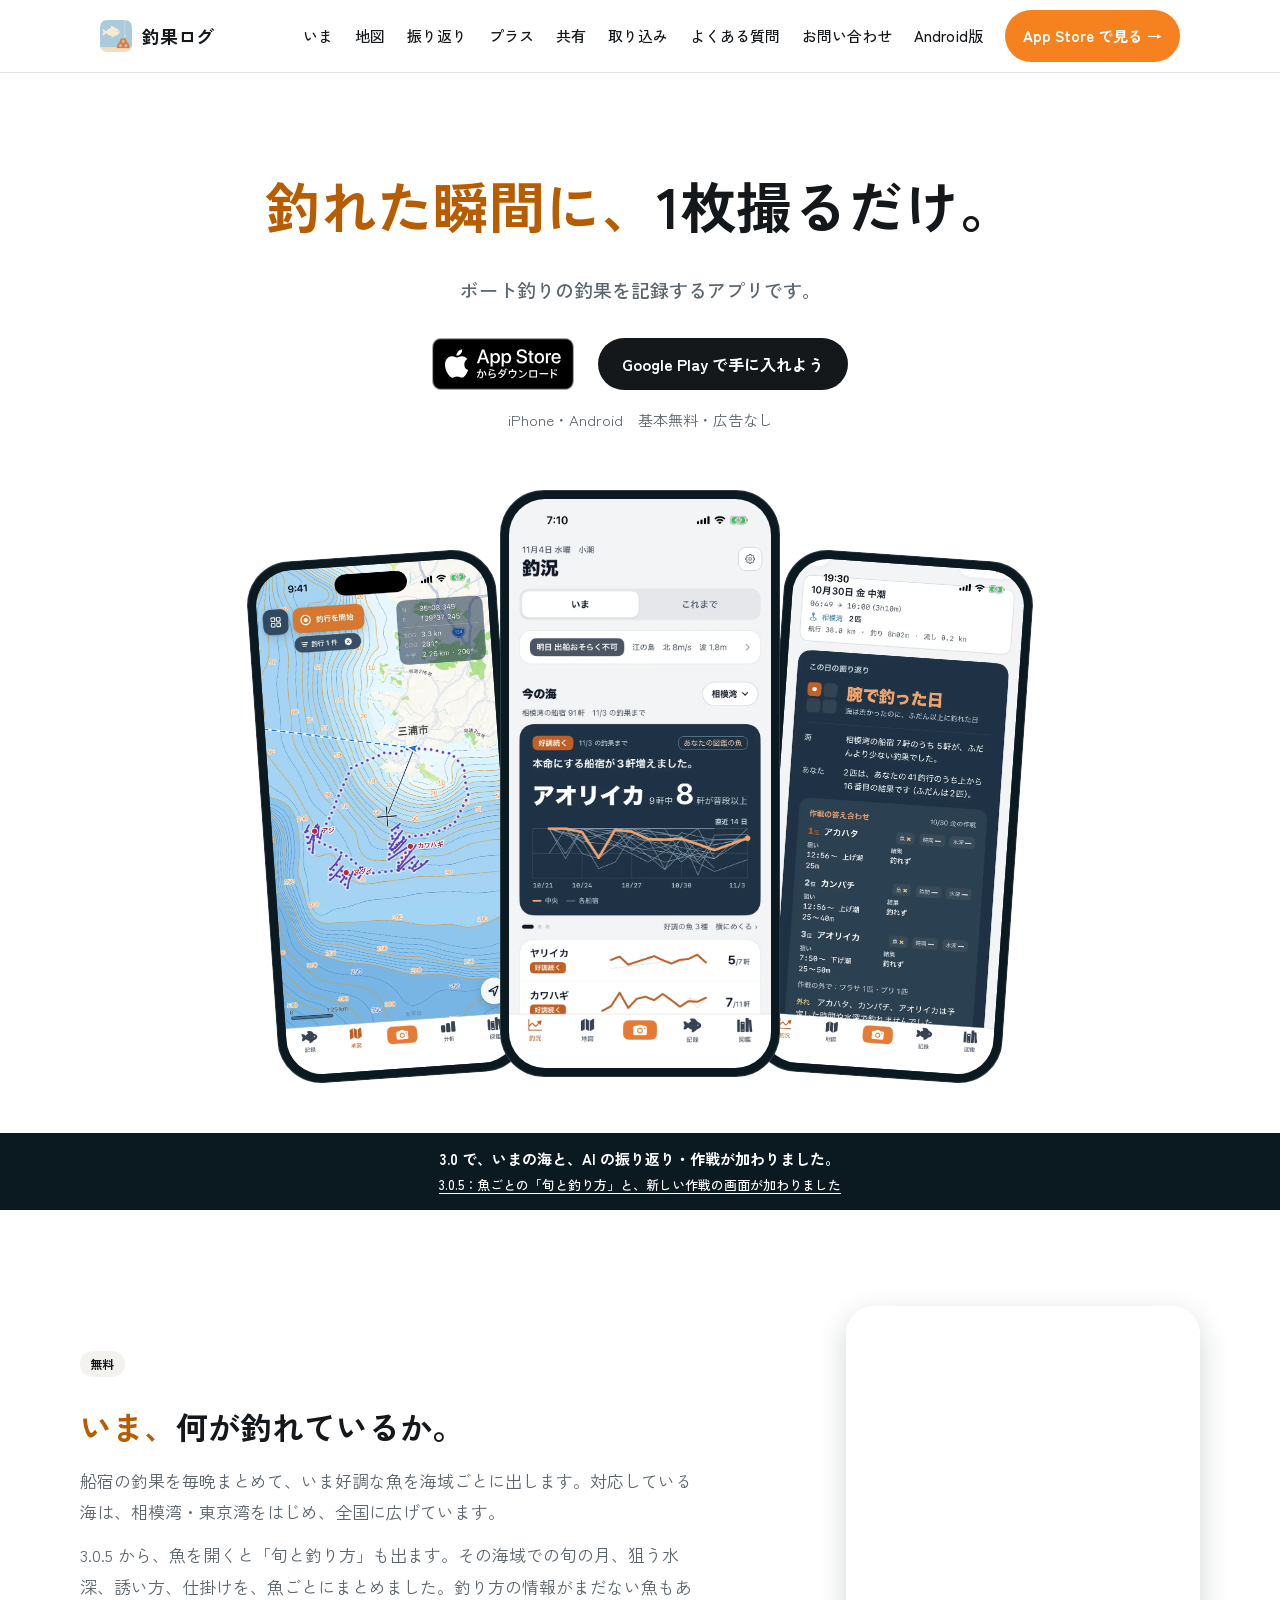
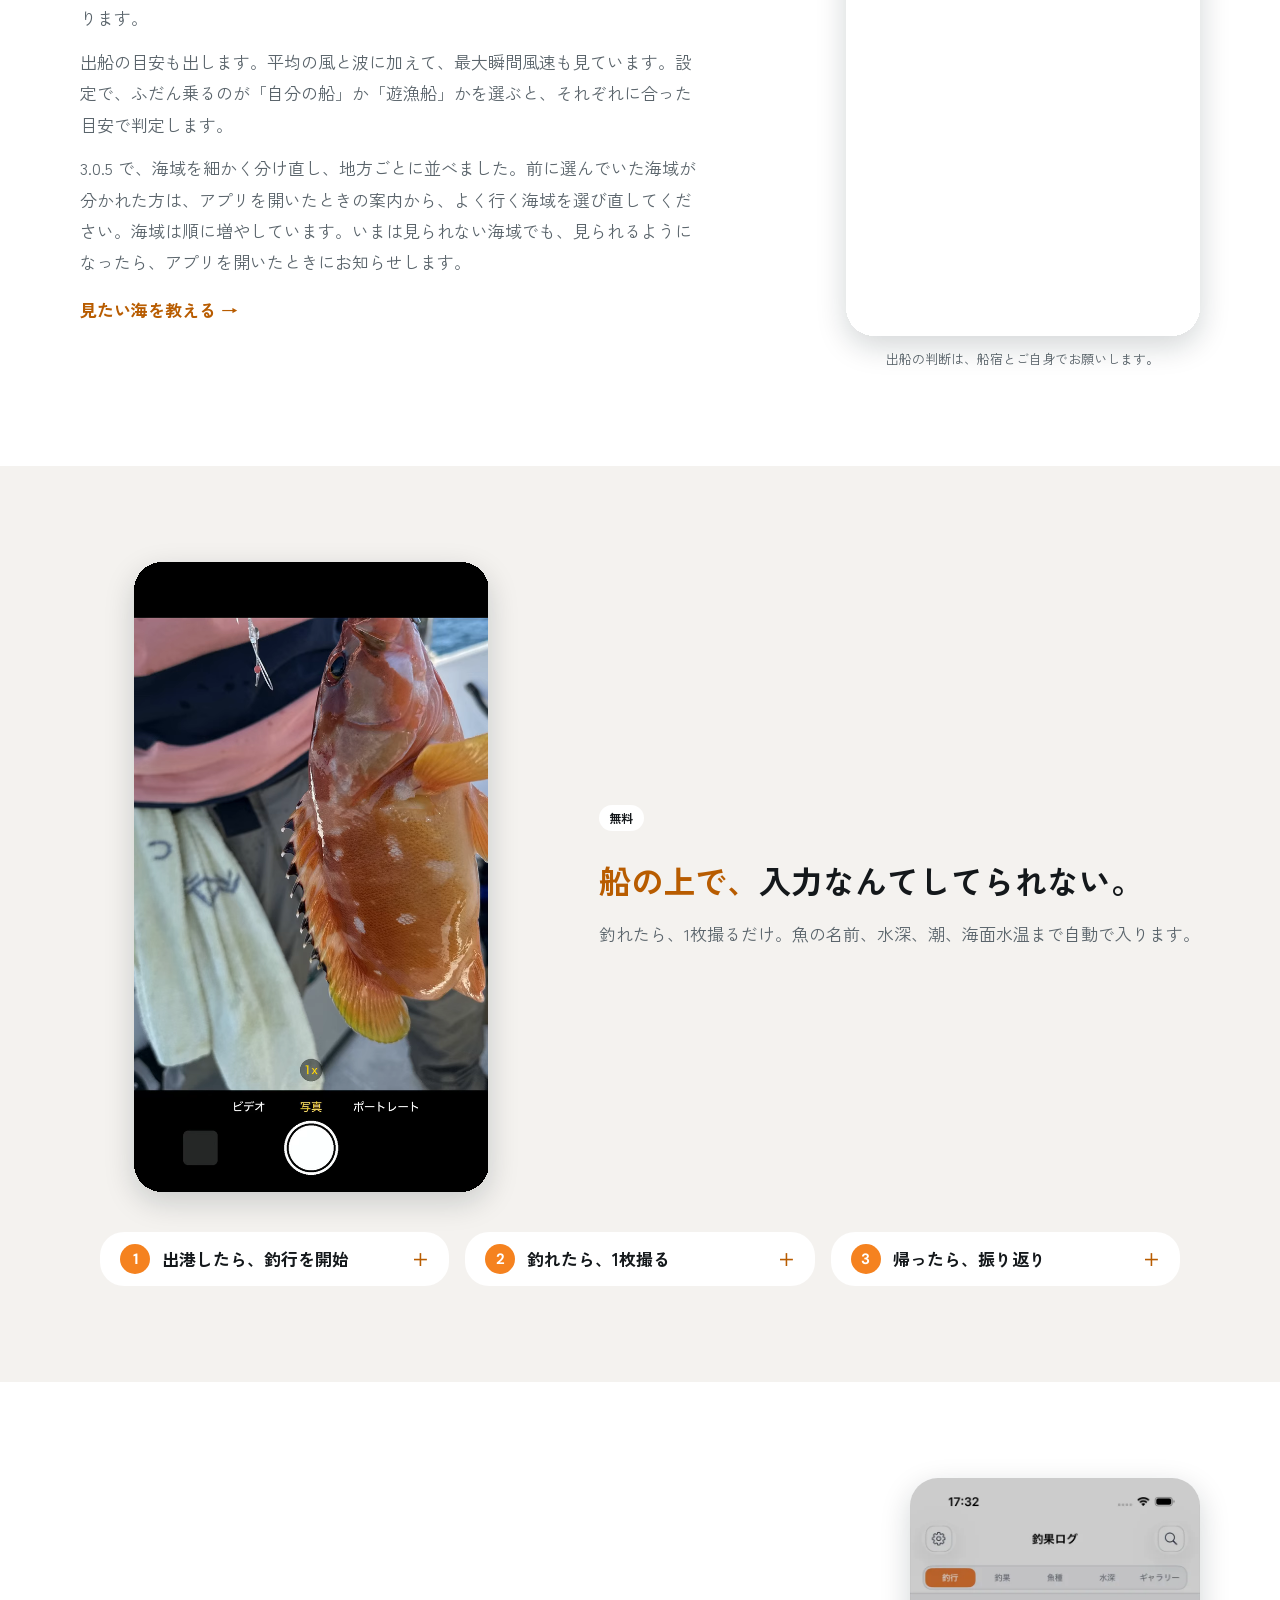
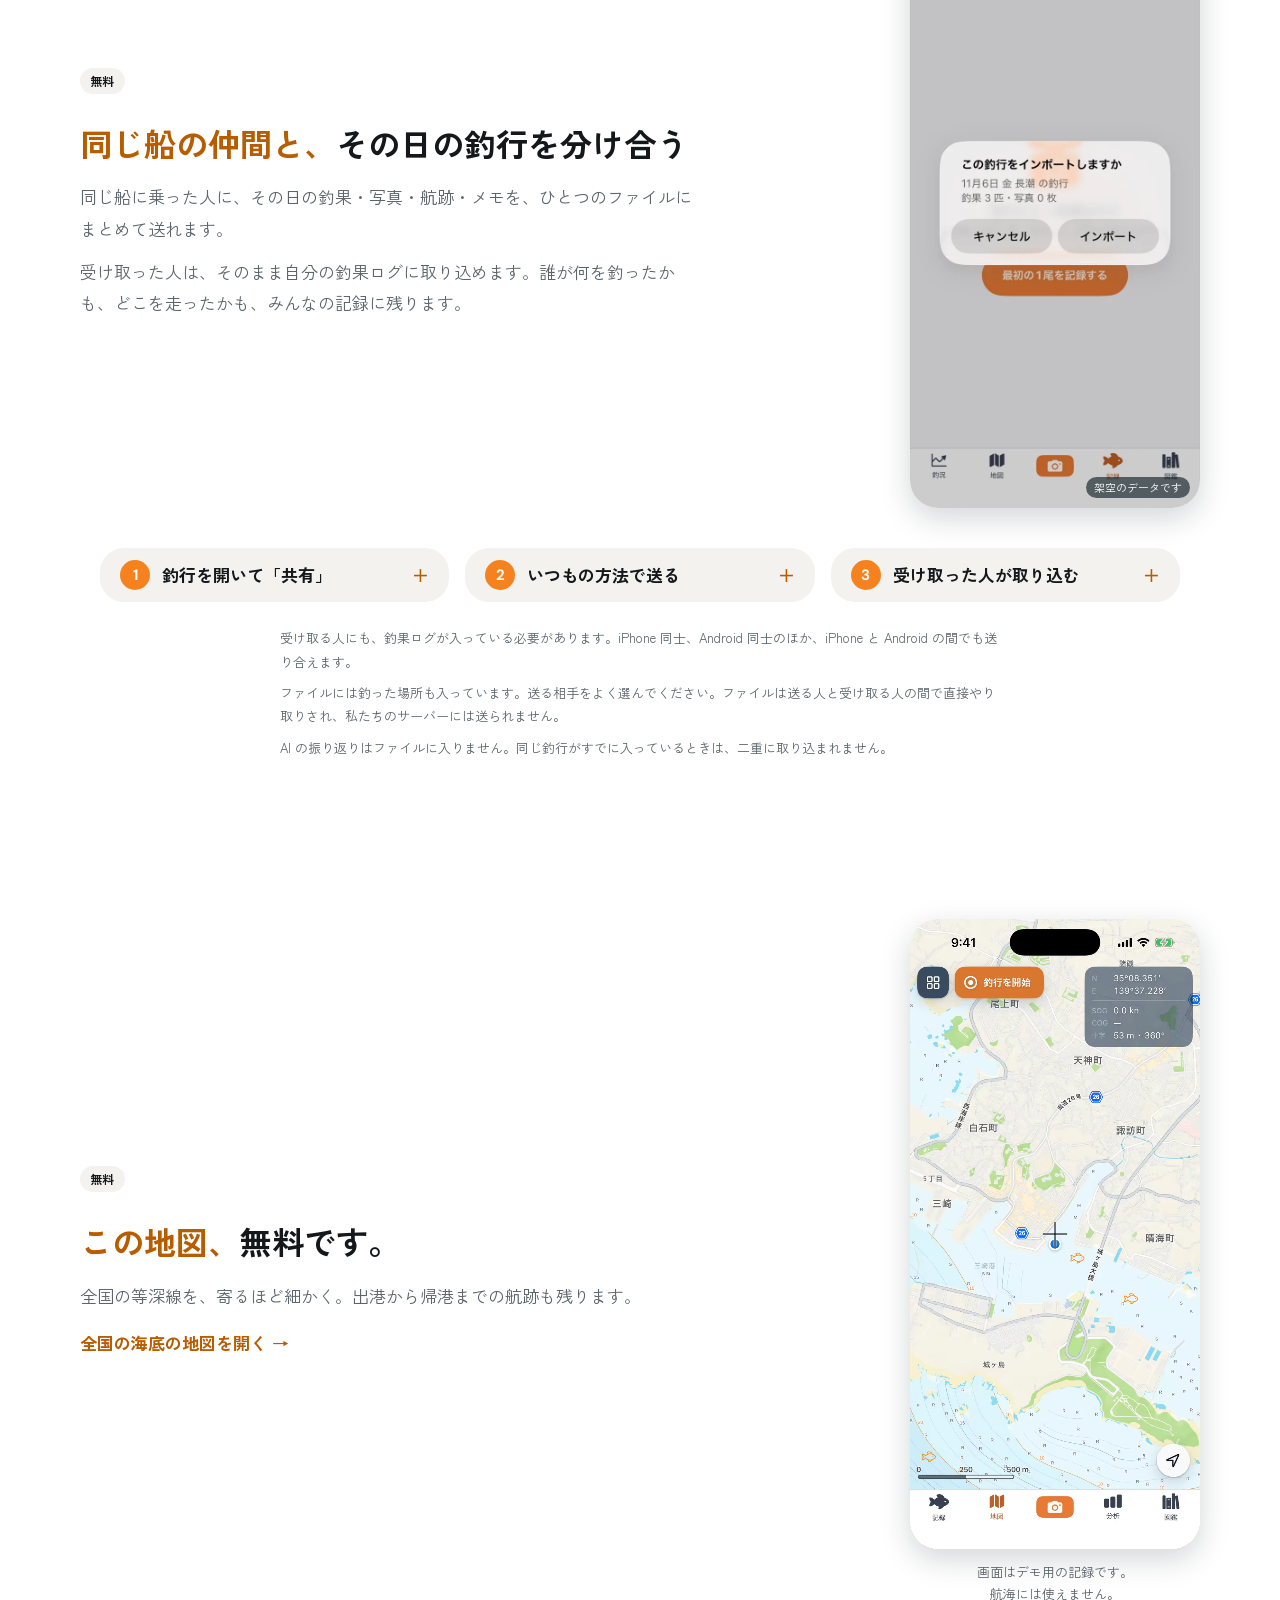
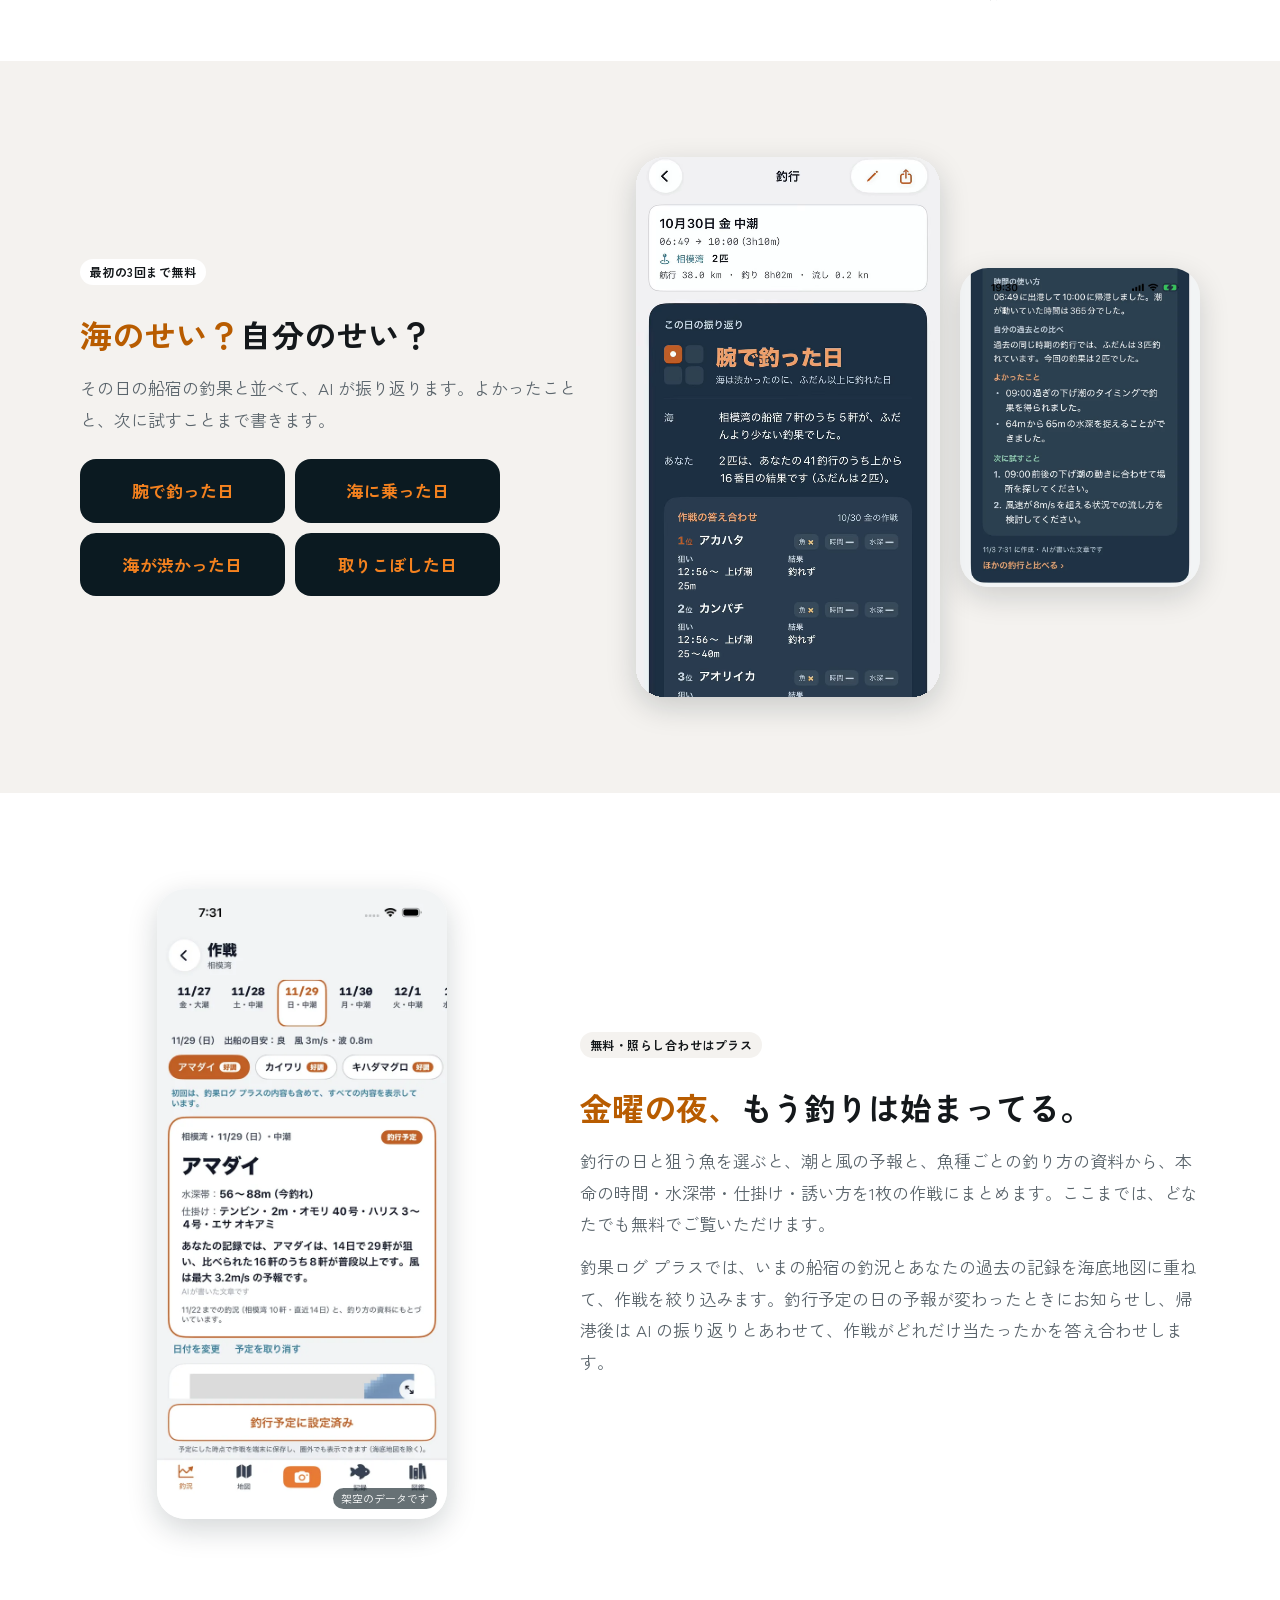
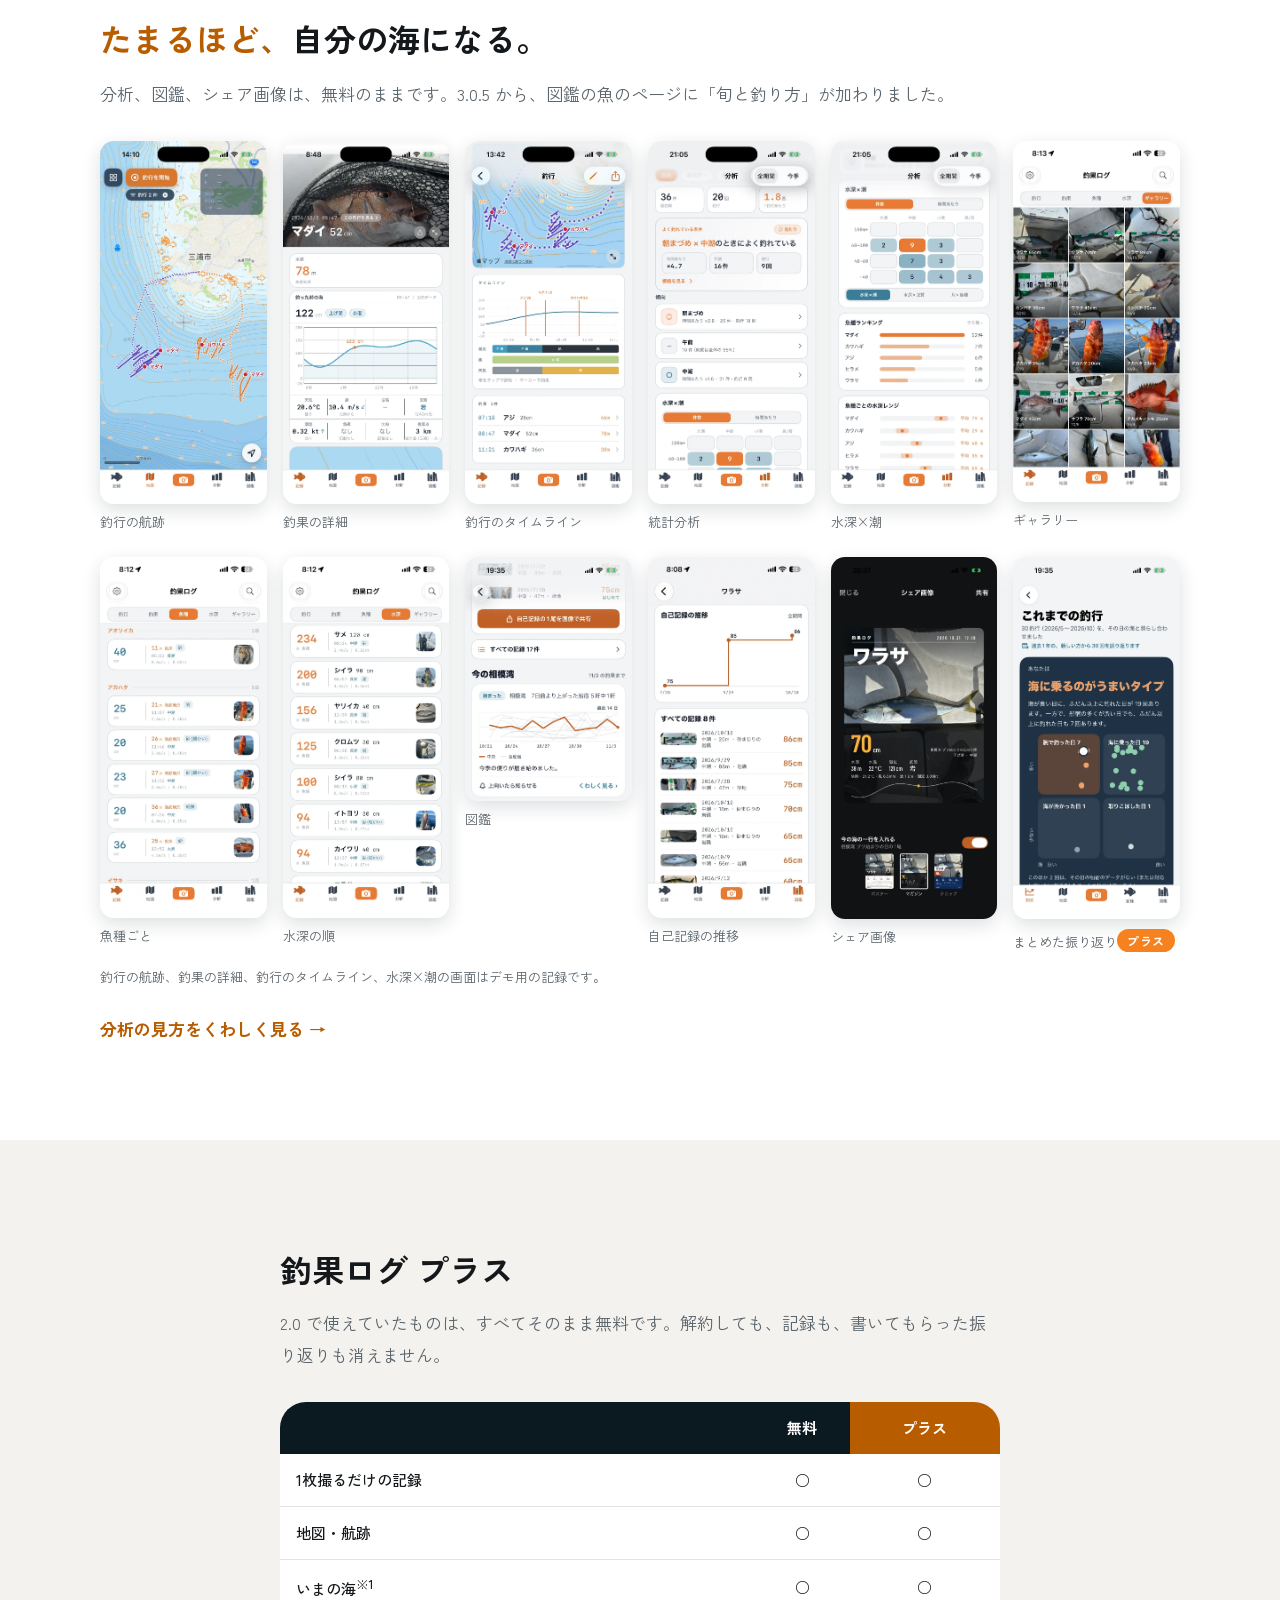
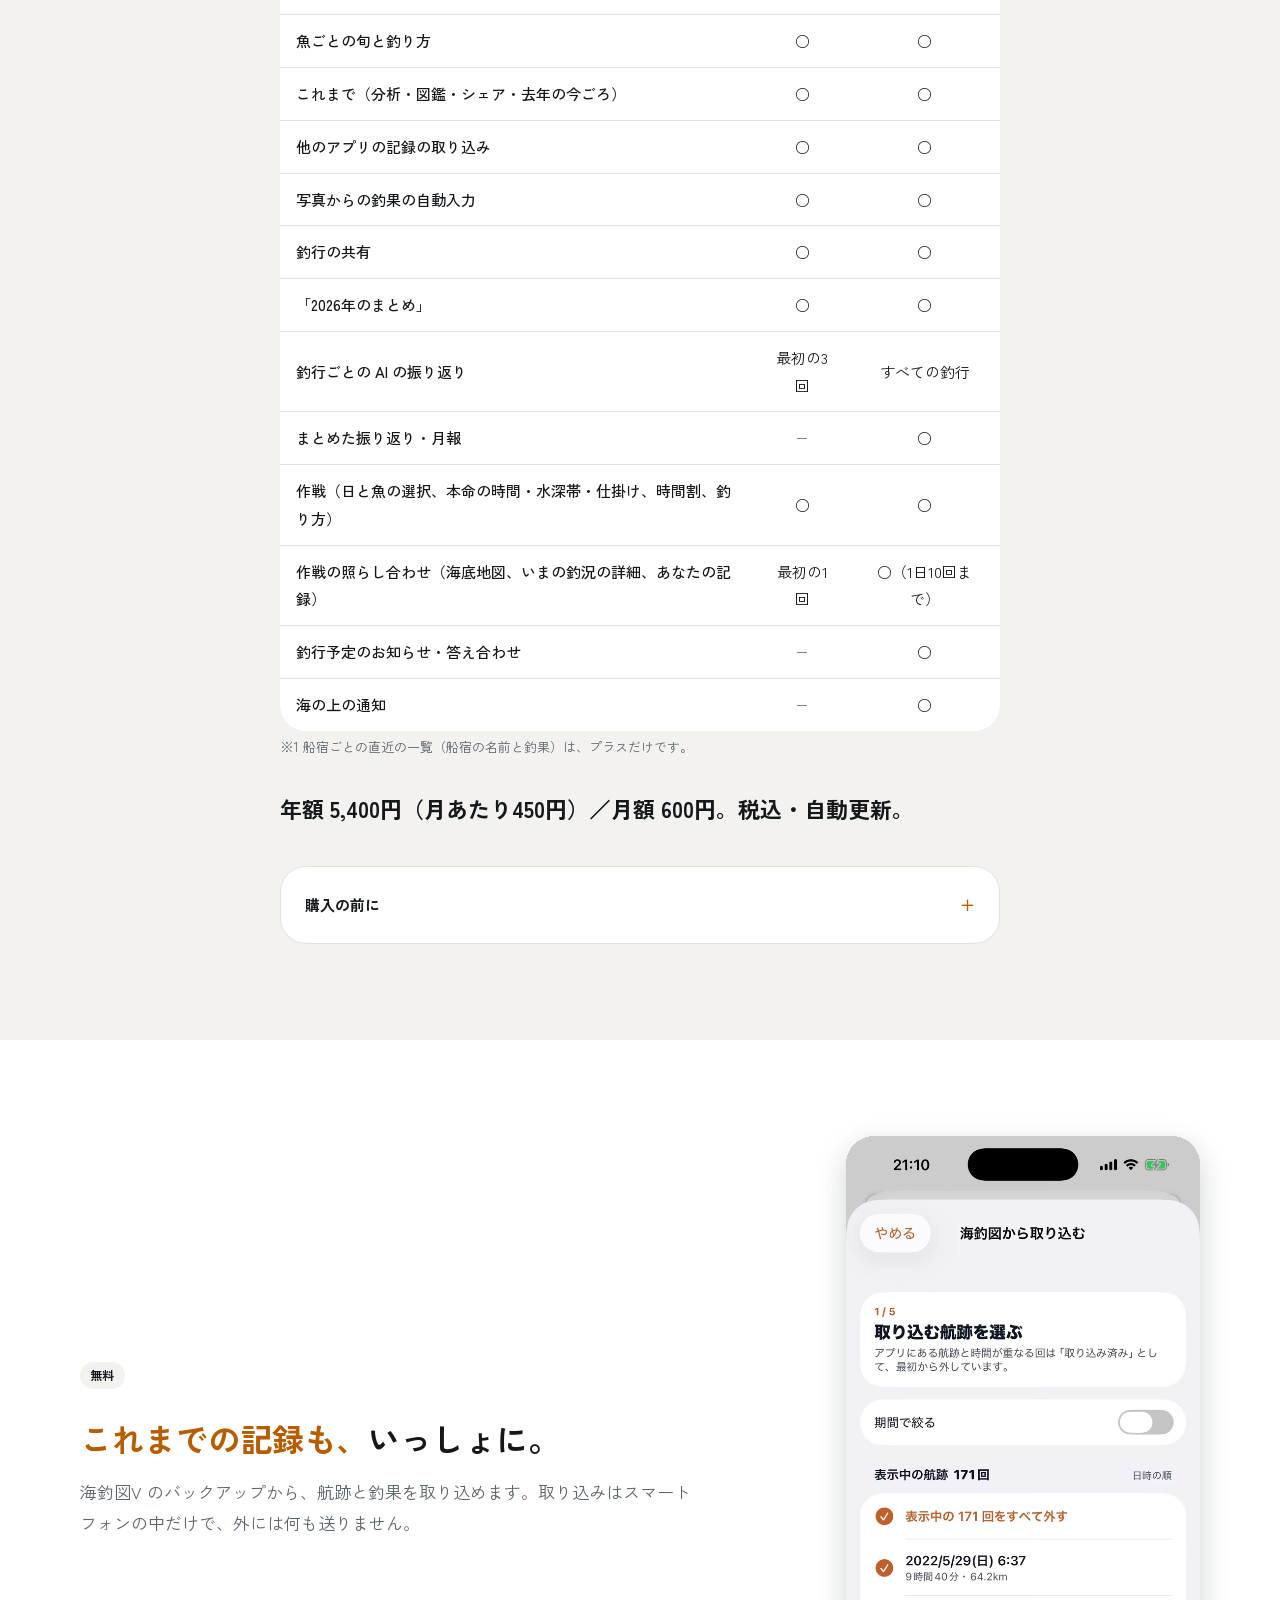
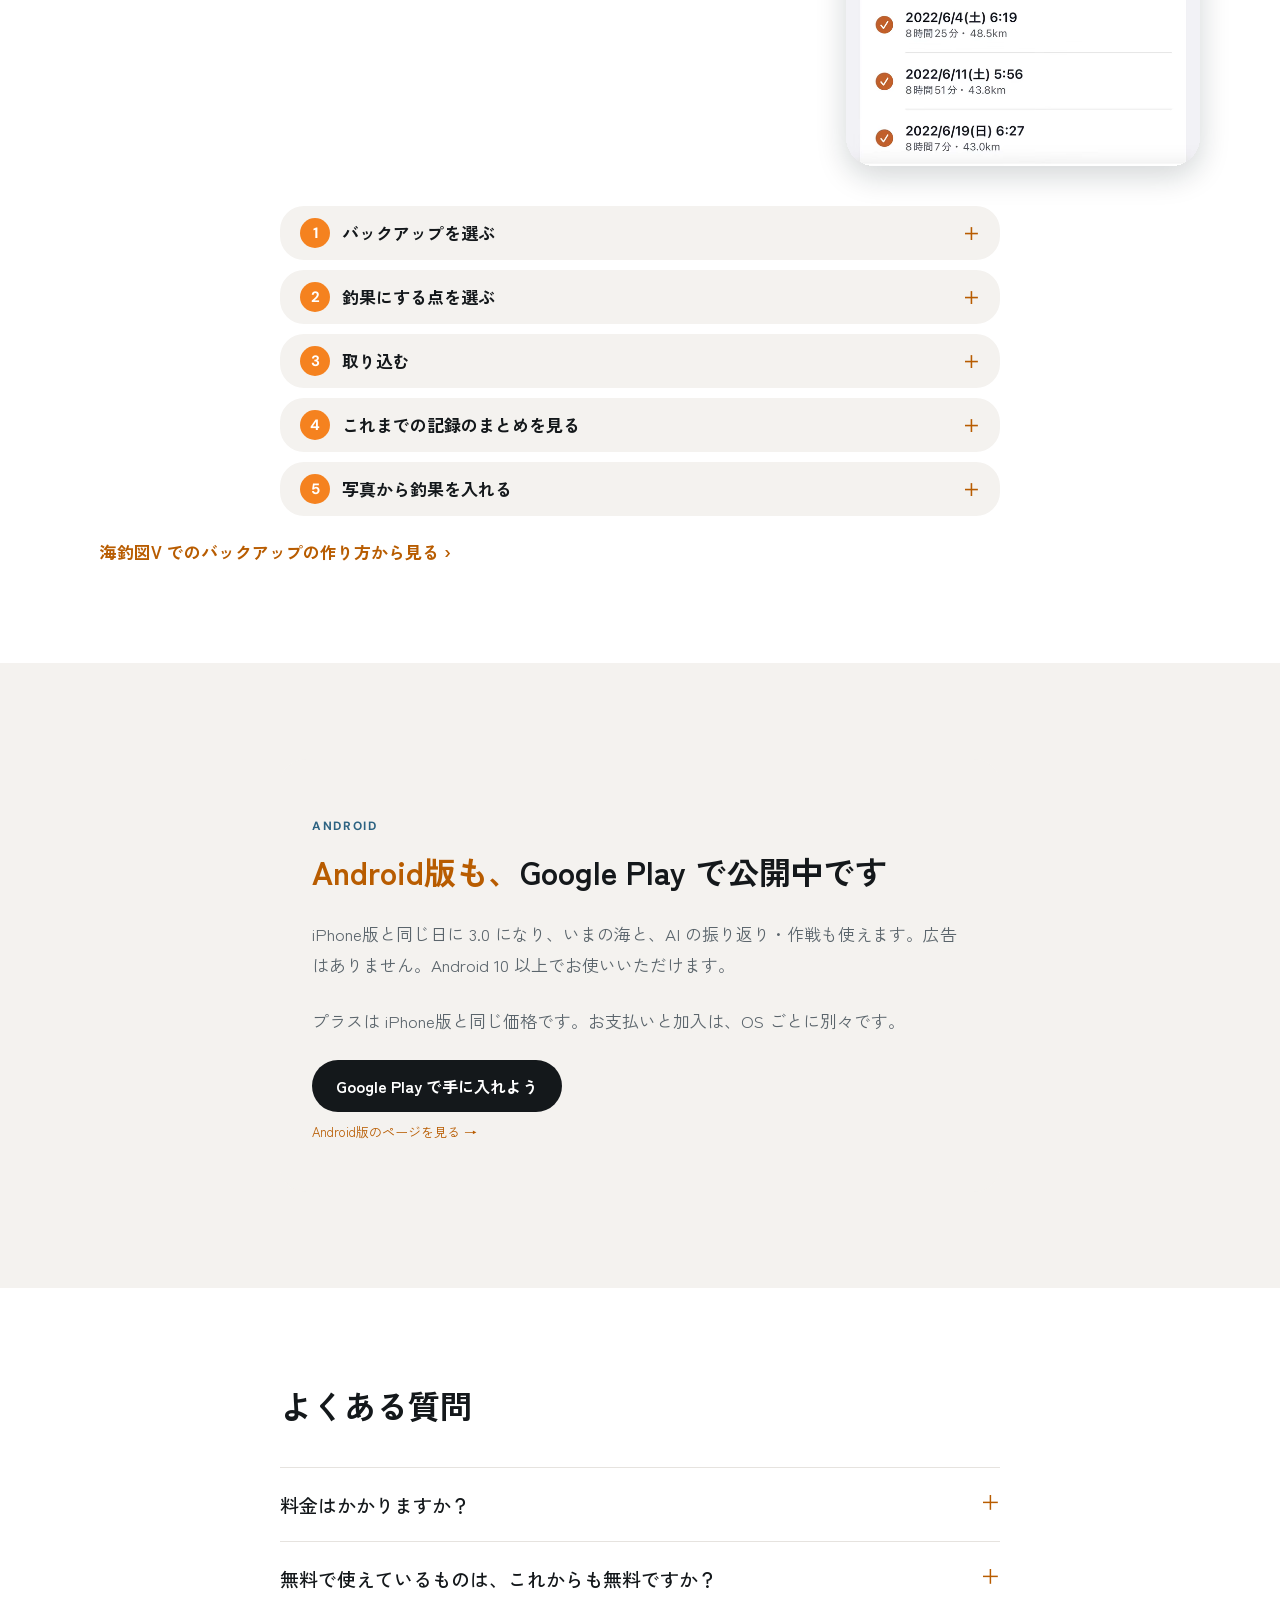
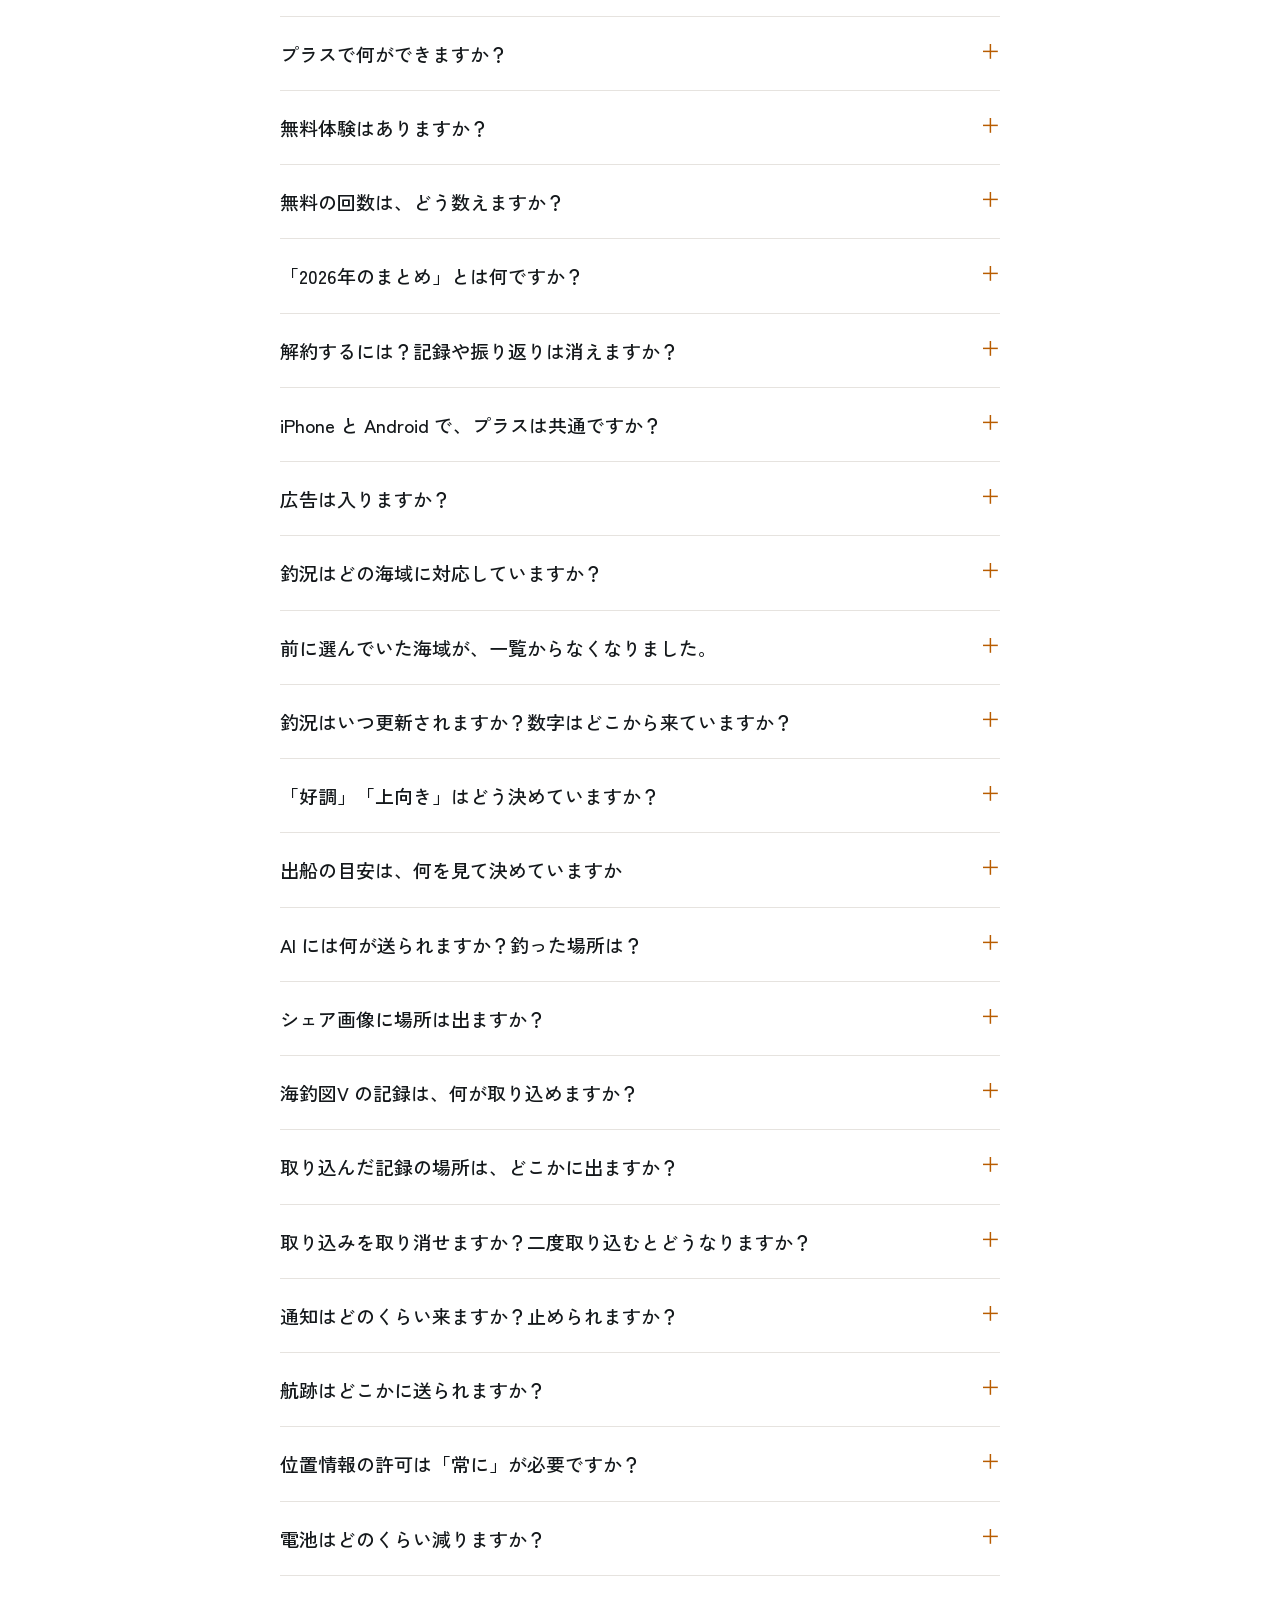
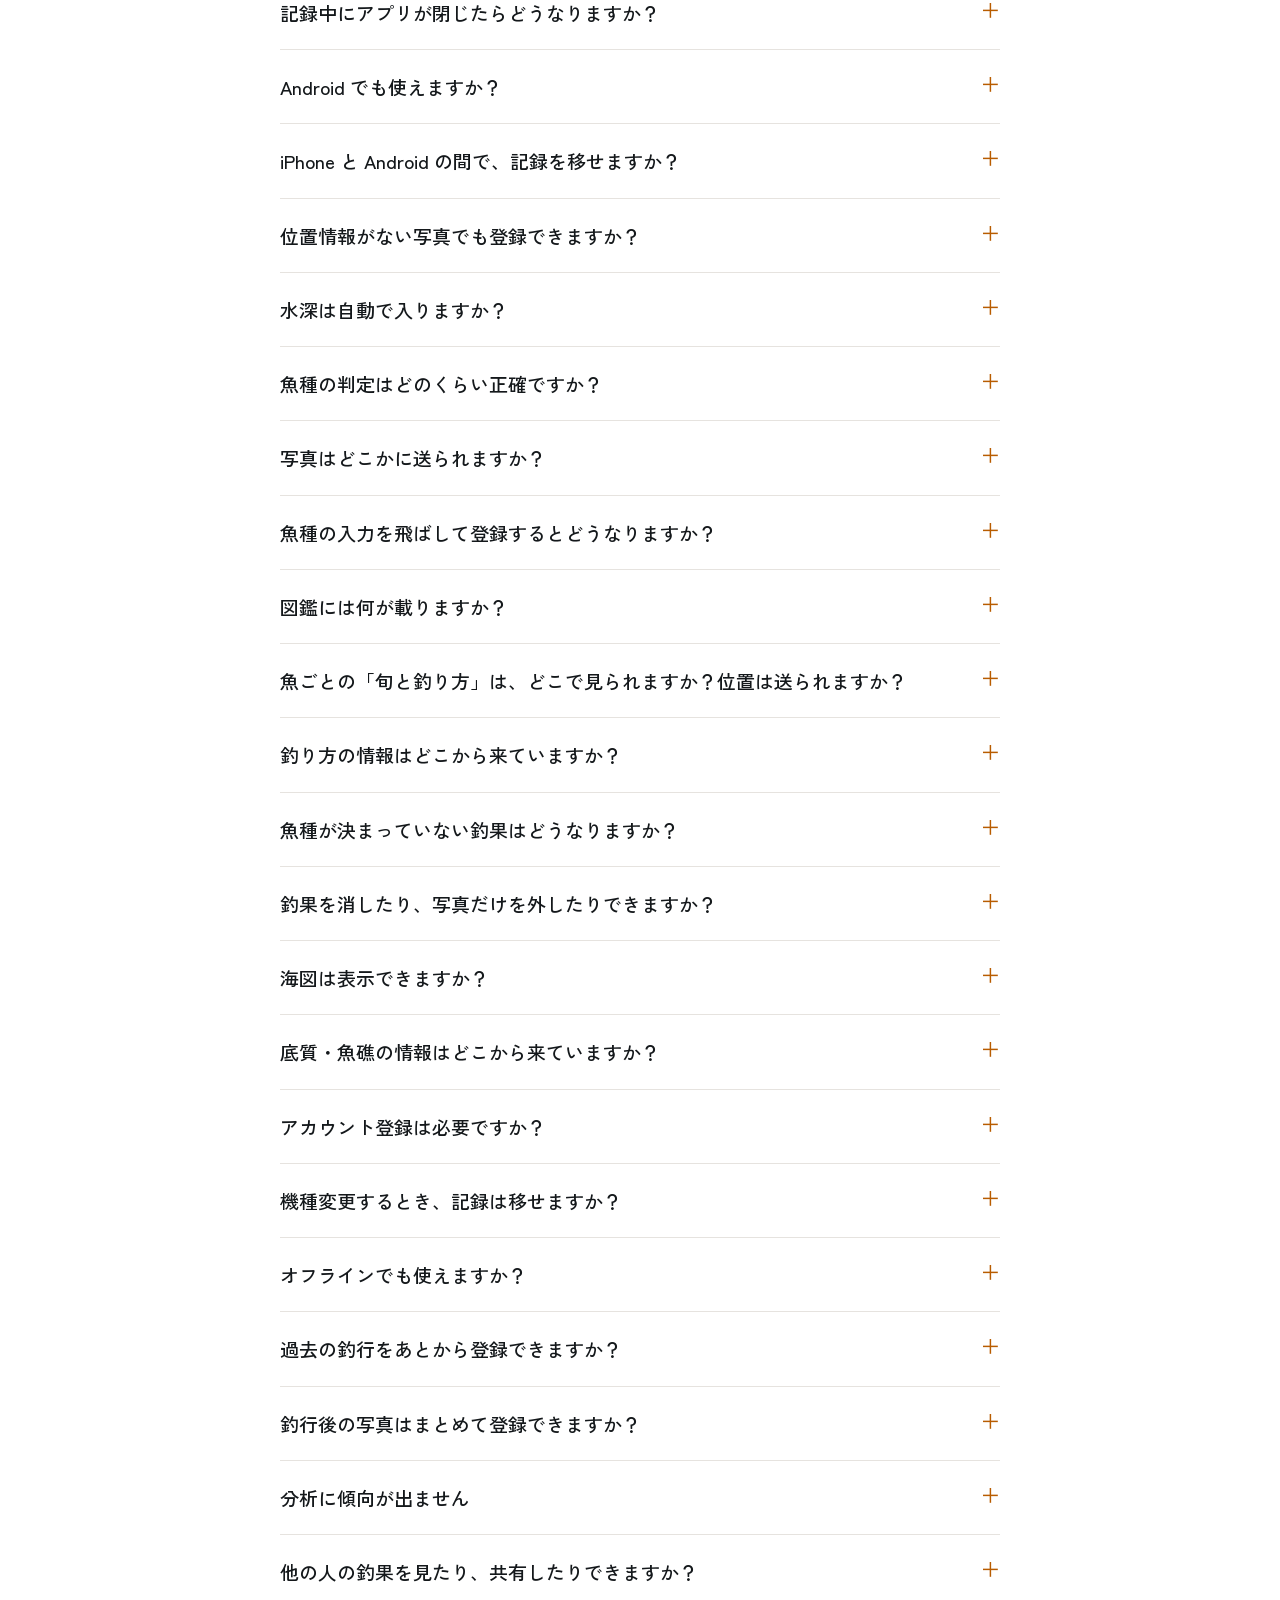
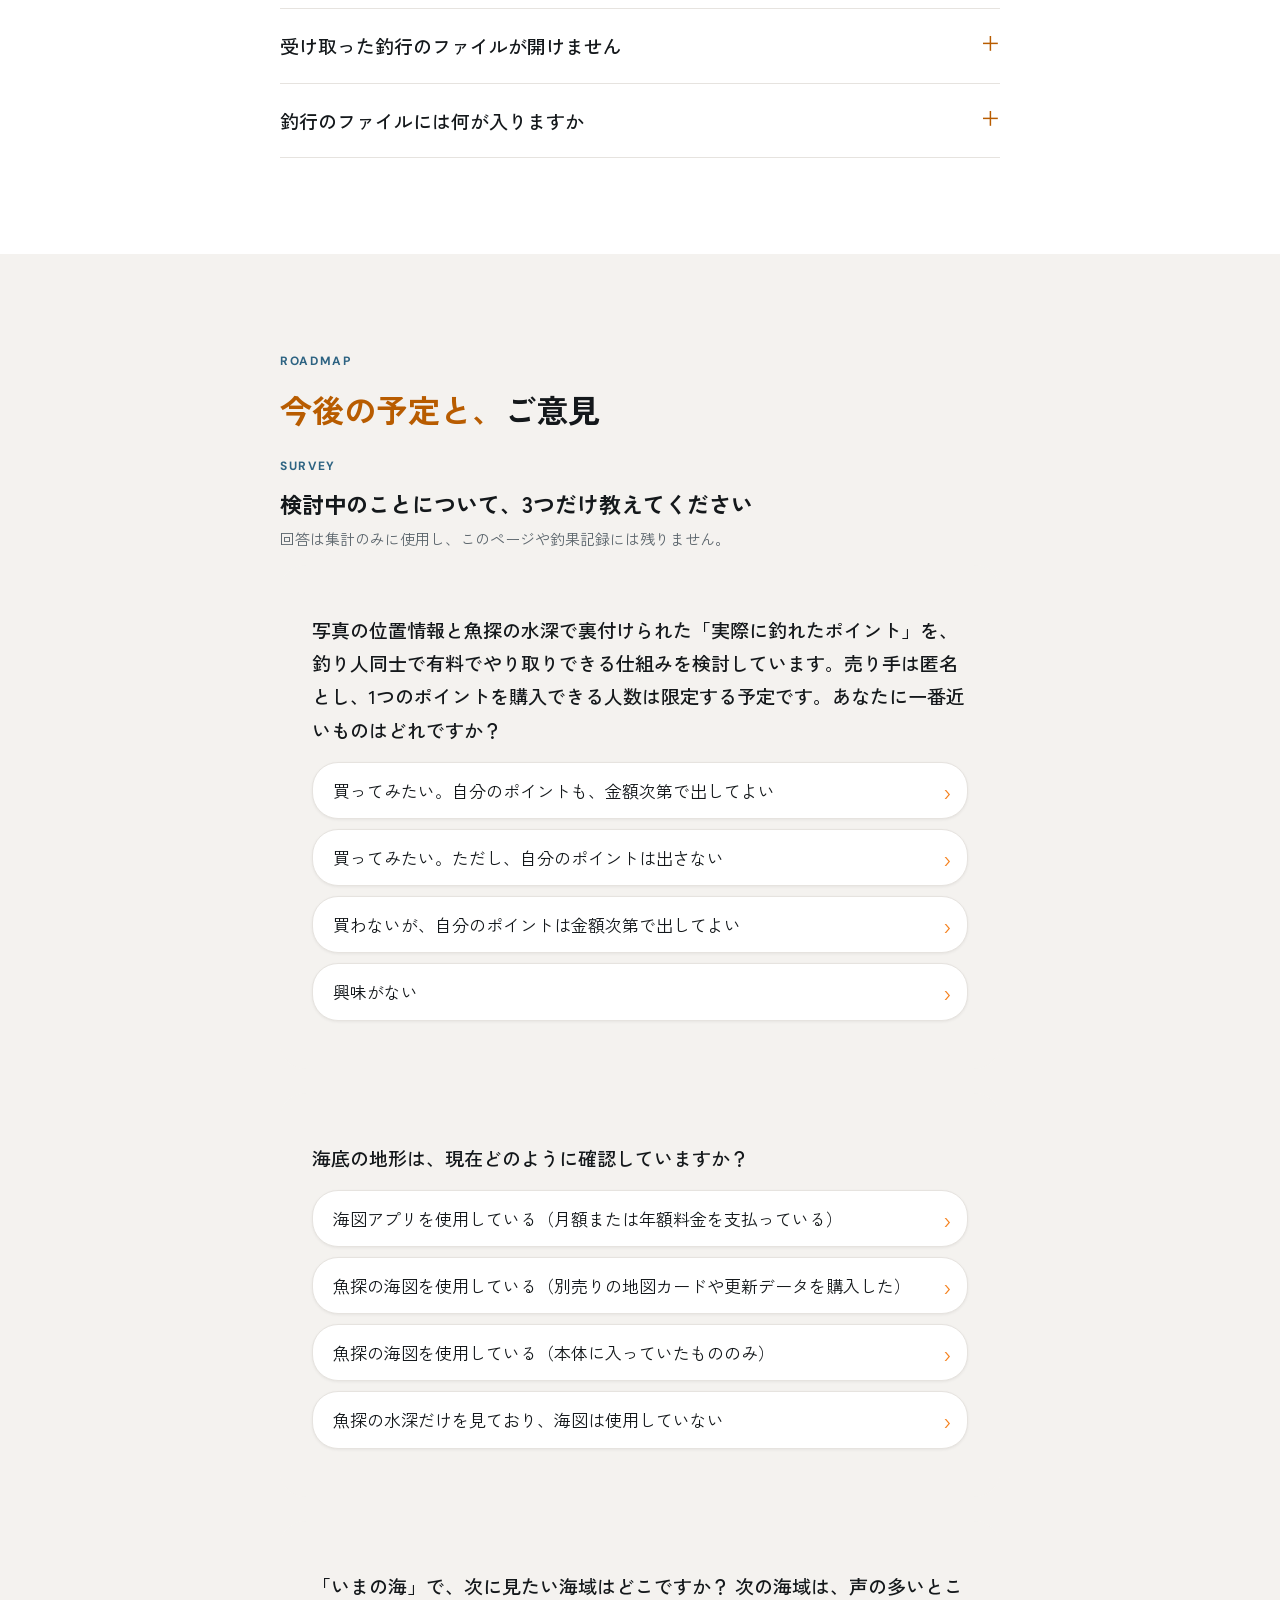
==== commit 3caa56a0: "3.0.5 の確定の文を入れる：帯（押した先を更新履歴の 3.0.5 の行に）、#now に旬と釣り方と海域の分け直し、図鑑の一文、プラスの表に 2 行、取り込みの写真の本文と 5 番目の手順、FAQ" ====
--- a/index.html
+++ b/index.html
@@ -88,7 +88,7 @@
             "name": "無料で使えているものは、これからも無料ですか？",
             "acceptedAnswer": {
               "@type": "Answer",
-              "text": "2.0で使えていたものは、すべてそのまま無料です。有料にする予定はありません。3.0 で足した、いまの海・海面水温の自動入力・海釣図V の記録の取り込みも、無料です。"
+              "text": "2.0で使えていたものは、すべてそのまま無料です。有料にする予定はありません。3.0 で足した、いまの海・海面水温の自動入力・海釣図V の記録の取り込みも、無料です。3.0.5 で足した、魚ごとの旬と釣り方、写真からの釣果の自動入力も、無料です。"
             }
           },
           {
@@ -112,7 +112,7 @@
             "name": "無料の回数は、どう数えますか？",
             "acceptedAnswer": {
               "@type": "Answer",
-              "text": "AI の振り返りは、作成できた3回まで無料です。回数を使うのは、文ができたときだけです。作れなかったときや、船宿の釣果が届くのを待っている間は使いません。作り直しでも使いません。残りがあれば、過去の好きな釣行にも使えます。作戦は、本命の時間・水深帯・仕掛け・釣り方まで、回数の制限なくご覧いただけます。作戦の照らし合わせ（海底地図・いまの釣況の詳細・あなたの記録）は、最初の1回だけ無料です。3.0.4 までに作戦で使った回数は、振り返りの3回に含まれたままです。アプリを消して入れ直しても、回数は戻りません。2.x から更新した方には、これとは別に、一番新しい釣行を1回、自動で振り返ります。なお、いまの海に対応していない海域の釣行や、その日の船宿の釣果がない釣行は、無料では振り返りを作れません（回数も使いません）。"
+              "text": "AI の振り返りは、作成できた3回まで無料です。回数を使うのは、文ができたときだけです。作れなかったときや、船宿の釣果が届くのを待っている間は使いません。作り直しでも使いません。残りがあれば、過去の好きな釣行にも使えます。作戦は、本命の時間・水深帯・仕掛け・釣り方まで、回数の制限なくご覧いただけます。作戦の照らし合わせ（海底地図・いまの釣況の詳細・あなたの記録）は、最初の1回だけ無料です。3.0.4 までに作戦で使った回数は、振り返りの3回に含まれたままです。アプリを消して入れ直しても、無料の回数は増えません。ただし、作戦の照らし合わせの最初の1回は、入れ直した後も、同じ日と魚の作戦であれば、もう一度ご覧いただけます。2.x から更新した方には、これとは別に、一番新しい釣行を1回、自動で振り返ります。なお、いまの海に対応していない海域の釣行や、その日の船宿の釣果がない釣行は、無料では振り返りを作れません（回数も使いません）。"
             }
           },
           {
@@ -152,7 +152,15 @@
             "name": "釣況はどの海域に対応していますか？",
             "acceptedAnswer": {
               "@type": "Answer",
-              "text": "今釣れが船宿の釣果を集めている海域に対応しています。いまは相模湾、東京湾、外房・南房、茨城、伊豆・駿河湾、大阪湾・明石、伊勢湾・三河湾、玄界灘、若狭湾、瀬戸内、九州西、和歌山、熊野灘、北陸、徳島・高知の15海域です（2026年11月24日時点）。海域は順に増やしていて、見られるようになったらアプリを開いたときにお知らせします。見たい海域は、このページの下のアンケートから教えてください。"
+              "text": "今釣れが船宿の釣果を集めている海域に対応しています。3.0.5 で海域を分け直し、一覧は次の27海域になりました。相模湾、東京湾、外房・南房、茨城、東伊豆・南伊豆、駿河湾、大阪湾・明石、伊勢湾・三河湾、玄界灘、若狭湾、播磨灘・備讃瀬戸、備後・芸予、広島湾・安芸灘、伊予灘・別府湾、長崎、天草・八代・有明海、鹿児島、和歌山、熊野灘、新潟・佐渡、富山湾、能登・金沢、徳島、土佐湾、北海道（日本海側）、鳥取・但馬、島根・境港。このうち、2026年11月25日時点で釣況を公開しているのは24海域です。北海道（日本海側）、鳥取・但馬、島根・境港は、見られるようになったら、アプリを開いたときにお知らせします。前に選んでいた海域が分かれた方は、アプリの案内にそって、よく行く海域を選び直してください。見たい海域は、このページの下のアンケートから教えてください。"
+            }
+          },
+          {
+            "@type": "Question",
+            "name": "前に選んでいた海域が、一覧からなくなりました。",
+            "acceptedAnswer": {
+              "@type": "Answer",
+              "text": "3.0.5 で、釣況の海域を細かく分け直したためです。分かれた海域を選んでいた方は、母港や釣果の場所をもとに、新しい海域に切り替えています。決められなかったときは「自動」にして、案内を出しています。よく行く海域を、海域の一覧から選び直してください。"
             }
           },
           {
@@ -224,7 +232,7 @@
             "name": "通知はどのくらい来ますか？ 止められますか？",
             "acceptedAnswer": {
               "@type": "Answer",
-              "text": "気になる魚が上向いたときの通知は、朝に1日1通までです。作戦の日の出船の目安が悪くなったときは、同じ変化は1回だけ知らせます。プラスの海の上の通知は、当たりの条件と重なる日が週に1回まで、作戦の水深から外れたときが1回の釣行で2回までです。どれも、釣況や作戦の画面、アプリの設定で切り替えられます。iPhone の「設定」の通知で、アプリの通知をまとめて止めることもできます。"
+              "text": "気になる魚が上向いたときの通知は、朝に1日1通までです。作戦の日の出船の目安が悪くなったときは、同じ変化は1回だけ知らせます。プラスの海の上の通知は、当たりの条件と重なる日が週に1回まで、作戦の水深から外れたときが1回の釣行で2回までです。釣果ログ プラスでは、釣行予定にした日の予報や釣況が大きく変わったときに、前の日の18時以降に1回お知らせします。どれも、釣況や作戦の画面、アプリの設定で切り替えられます。iPhone の「設定」の通知で、アプリの通知をまとめて止めることもできます。"
             }
           },
           {
@@ -304,7 +312,7 @@
             "name": "写真はどこかに送られますか？",
             "acceptedAnswer": {
               "@type": "Answer",
-              "text": "送られません。魚種の判定もシェア画像の作成も、すべてスマートフォンの中で行います。"
+              "text": "送られません。魚種の判定も、釣行の時間に撮った写真を探して魚かどうかを見分けるのも、シェア画像の作成も、すべてスマートフォンの中で行います。"
             }
           },
           {
@@ -320,7 +328,23 @@
             "name": "図鑑には何が載りますか？",
             "acceptedAnswer": {
               "@type": "Answer",
-              "text": "釣った魚種だけが載ります。まだ釣っていない魚の空き枠は出しません。魚種ごとに、自己記録とその伸び、釣れた月、サイズの分布、釣った場所、当たり条件が見られます。3.0 から、いまの海に対応している海域では、その魚の今の海も出ます。"
+              "text": "釣った魚種だけが載ります。まだ釣っていない魚の空き枠は出しません。魚種ごとに、自己記録とその伸び、釣れた月、サイズの分布、釣った場所、当たり条件が見られます。3.0 から、いまの海に対応している海域では、その魚の今の海も出ます。3.0.5 から、その魚の旬の月と、海域ごとの釣り方（狙う水深、誘い方、仕掛け）も出ます。釣り方の情報がまだない魚もあります。"
+            }
+          },
+          {
+            "@type": "Question",
+            "name": "魚ごとの「旬と釣り方」は、どこで見られますか？ 位置は送られますか？",
+            "acceptedAnswer": {
+              "@type": "Answer",
+              "text": "釣況の魚の画面と、図鑑の魚の画面で見られます（3.0.5 から）。その海域での旬の月、狙う水深、誘い方、仕掛けを出します。読み込むときは、魚種と海域の識別子を当方のサーバーへ送ります。この要求には、アプリの端末識別子も付きます。あなたの位置、写真、釣果は送りません。"
+            }
+          },
+          {
+            "@type": "Question",
+            "name": "釣り方の情報はどこから来ていますか？",
+            "acceptedAnswer": {
+              "@type": "Answer",
+              "text": "当方のサーバーにある釣り方のデータベースから、その魚と海域の資料を出しています。その海域の資料が少ないときは、近くの海域や一般的な資料を出し、その旨を表示します。データベースにない魚には「この魚の釣り方の情報はまだありません」と表示します。AI がその場で釣り方を書き足すことはありません。"
             }
           },
           {
@@ -333,6 +357,14 @@
           },
           {
             "@type": "Question",
+            "name": "釣果を消したり、写真だけを外したりできますか？",
+            "acceptedAnswer": {
+              "@type": "Answer",
+              "text": "できます（3.0.5 から）。釣果の画面の「この釣果を削除」で、その釣果を削除できます。「写真を外す」を選ぶと、釣果は残したまま、写真だけを外せます。どちらの場合も、写真アプリにある元の写真は消えません。"
+            }
+          },
+          {
+            "@type": "Question",
             "name": "海図は表示できますか？",
             "acceptedAnswer": {
               "@type": "Answer",
@@ -368,7 +400,7 @@
             "name": "オフラインでも使えますか？",
             "acceptedAnswer": {
               "@type": "Answer",
-              "text": "釣果の記録・閲覧と、航跡の記録は、電波がなくても動きます。一度見た場所の地図は、電波のない沖でも表示されます。設定の地図データの画面で、行く海の区画を前もって取っておくこともできます。潮・風のデータと、底質などの海の情報の取得にはインターネットへの接続が必要です（一度取得したものは端末に残ります）。魚種の判定は、電波のない沖でも動きます。3.0 で足した、いまの海の更新と、AI の振り返り・作戦・まとめた振り返り・月報を作るときは、電波が要ります。電波がないときは、保存してある一番新しい釣況を、いつの釣果までかの日付つきで出します。作ってある振り返りや作戦は、電波がなくても読めます。海面水温は、電波が戻ったときに取り直して入れます。"
+              "text": "釣果の記録・閲覧と、航跡の記録は、電波がなくても動きます。一度見た場所の地図は、電波のない沖でも表示されます。設定の地図データの画面で、行く海の区画を前もって取っておくこともできます。潮・風のデータと、底質などの海の情報の取得にはインターネットへの接続が必要です（一度取得したものは端末に残ります）。魚種の判定は、電波のない沖でも動きます。3.0 で足した、いまの海の更新と、AI の振り返り・作戦・まとめた振り返り・月報を作るときは、電波が要ります。魚ごとの旬と釣り方を読み込むときも、電波が要ります。電波がないときは、前に読み込んだ内容があれば、それを出します。電波がないときは、保存してある一番新しい釣況を、いつの釣果までかの日付つきで出します。作ってある振り返りや作戦は、電波がなくても読めます。海面水温は、電波が戻ったときに取り直して入れます。"
             }
           },
           {
@@ -376,7 +408,15 @@
             "name": "過去の釣行をあとから登録できますか？",
             "acceptedAnswer": {
               "@type": "Answer",
-              "text": "できます。写真の撮影日時をもとに記録の日時が設定されますが、あとから変更することもできます。写真なしで手動入力することも可能です。"
+              "text": "できます。写真の撮影日時をもとに記録の日時が設定されますが、あとから変更することもできます。写真なしで手動入力することも可能です。3.0.5 からは、釣行の時間の外に撮った写真でも、日時と場所を選んで、その釣行の釣果として追加できます。"
+            }
+          },
+          {
+            "@type": "Question",
+            "name": "釣行後の写真はまとめて登録できますか？",
+            "acceptedAnswer": {
+              "@type": "Answer",
+              "text": "できます（3.0.5 から）。釣行の画面の「写真を探す」を押すと、釣行の時間に撮った魚の写真を探して、釣果の候補として並べます。読み込めた写真を先に、撮影時刻の順に、1回に50件まで出します。残りは、登録した後にもう一度「写真を探す」を押すと出ます。下書きの候補は、最初は選択されていません。登録するものを選んでください。写真の解析はスマートフォンの中で行い、外へ送りません。"
             }
           },
           {
@@ -522,7 +562,7 @@
   <!-- ============ B.5: 3.0 の帯 ============ -->
   <div id="whats-new" class="band-30">
     <p>3.0 で、いまの海と、AI の振り返り・作戦が加わりました。</p>
-    <p class="band-30__sub"><a href="#plan">3.0.5：次の釣行の作戦を、1枚にまとめて表示するようになりました</a></p>
+    <p class="band-30__sub"><a href="#changelog-305">3.0.5：魚ごとの「旬と釣り方」と、新しい作戦の画面が加わりました</a></p>
   </div>
 
   <!-- ============ 1: いま（NOW） ============ -->
@@ -532,8 +572,9 @@
         <span class="tag">無料</span>
         <h2 id="now-heading" class="section-heading"><span class="tt-orange"><span class="nw">いま、</span></span><span class="nw">何が</span><span class="nw">釣れているか。</span></h2>
         <p class="section-lead">船宿の釣果を毎晩まとめて、いま好調な魚を海域ごとに出します。対応している海は、相模湾・東京湾をはじめ、全国に広げています。</p>
+        <p class="section-lead">3.0.5 から、魚を開くと「旬と釣り方」も出ます。その海域での旬の月、狙う水深、誘い方、仕掛けを、魚ごとにまとめました。釣り方の情報がまだない魚もあります。</p>
         <p class="section-lead">出船の目安も出します。平均の風と波に加えて、最大瞬間風速も見ています。設定で、ふだん乗るのが「自分の船」か「遊漁船」かを選ぶと、それぞれに合った目安で判定します。</p>
-        <p class="section-lead">海域は順に増やしています。いまは見られない海域でも、見られるようになったら、アプリを開いたときにお知らせします。</p>
+        <p class="section-lead">3.0.5 で、海域を細かく分け直し、地方ごとに並べました。前に選んでいた海域が分かれた方は、アプリを開いたときの案内から、よく行く海域を選び直してください。海域は順に増やしています。いまは見られない海域でも、見られるようになったら、アプリを開いたときにお知らせします。</p>
         <p class="section-link"><a href="#survey-area">見たい海を教える →</a></p>
       </div>
       <figure class="loop-video">
@@ -709,7 +750,7 @@
     <!-- たまるほど、自分の海になる。（2.0 の ZUKAN・SHARE・ANALYSIS・DEPTH・AUTO・VIEWS を畳んだ段。古い飛び先を残す） -->
     <div class="container" id="features" style="margin-top:var(--section-gap);">
       <h3 class="sub-heading" style="font-size:var(--text-heading);"><span class="tt-orange"><span class="nw">たまるほど、</span></span><span class="nw">自分の</span><span class="nw">海になる。</span></h3>
-      <p class="section-lead">分析、図鑑、シェア画像は、無料のままです。</p>
+      <p class="section-lead">分析、図鑑、シェア画像は、無料のままです。3.0.5 から、図鑑の魚のページに「旬と釣り方」が加わりました。</p>
       <div class="mini-grid mini-grid--many">
         <figure class="mini-card"><img src="/assets/img/2.0/past-2-trips.webp" alt="地図に過去の釣行を2回分出した画面。釣行ごとに色を変えた航跡の線と、釣れた魚の名前（デモ用の記録）" width="750" height="1631" loading="lazy" decoding="async" /><figcaption>釣行の航跡</figcaption></figure>
         <figure class="mini-card"><img src="/assets/img/2.0/catch-detail.webp" alt="釣果の画面。マダイ 52cm、水深 78m、釣った時の潮位のグラフ、天気・風・底質・潮流（デモ用の記録）" width="750" height="1631" loading="lazy" decoding="async" /><figcaption>釣果の詳細</figcaption></figure>
@@ -743,8 +784,10 @@
           <tr><th scope="row">1枚撮るだけの記録</th><td>○</td><td>○</td></tr>
           <tr><th scope="row">地図・航跡</th><td>○</td><td>○</td></tr>
           <tr><th scope="row">いまの海<sup>※1</sup></th><td>○</td><td>○</td></tr>
+          <tr><th scope="row">魚ごとの旬と釣り方</th><td>○</td><td>○</td></tr>
           <tr><th scope="row">これまで（分析・図鑑・シェア・去年の今ごろ）</th><td>○</td><td>○</td></tr>
           <tr><th scope="row">他のアプリの記録の取り込み</th><td>○</td><td>○</td></tr>
+          <tr><th scope="row">写真からの釣果の自動入力</th><td>○</td><td>○</td></tr>
           <tr><th scope="row">釣行の共有</th><td>○</td><td>○</td></tr>
           <tr><th scope="row">「2026年のまとめ」</th><td>○</td><td>○</td></tr>
           <tr><th scope="row">釣行ごとの AI の振り返り</th><td>最初の3回</td><td>すべての釣行</td></tr>
@@ -822,7 +865,7 @@
           <summary><span class="flow__n" aria-hidden="true">3</span><span>取り込む</span></summary>
           <div class="flow__body flow__body--steps">
           <ol class="import-steps">
-        <li><div><h4>写真を「iPhone から自動で探す」か「何もしない」を選ぶ</h4><p>自動のときは、釣果の時刻の前後10分以内に撮った写真を、いちばん近い釣果に1枚付けます。写真の位置は使いません。写真ライブラリの許可を求めるのは、このときだけです。写真はスマートフォンの外へ送りません。</p></div><div class="import-steps__shots"><img src="/assets/img/3.0/import-5.webp" alt="写真の選び方。iPhone から自動で探す、何もしない" width="750" height="1631" loading="lazy" decoding="async" /></div></li>
+        <li><div><h4>写真を「iPhone から自動で探す」か「何もしない」を選ぶ</h4><p>自動のときは、取り込む釣行の時間に撮った写真を探して、釣果に付けます。写真ライブラリの許可を求めるのは、写真を探すときだけです。写真はスマートフォンの外へ送りません。</p></div><div class="import-steps__shots"><img src="/assets/img/3.0/import-5.webp" alt="写真の選び方。iPhone から自動で探す、何もしない" width="750" height="1631" loading="lazy" decoding="async" /></div></li>
         <li><div><h4>件数を確かめて取り込む</h4><p>途中で「やめる」を押すと、その回の分は何も残りません。</p></div><div class="import-steps__shots"><img src="/assets/img/3.0/import-6-confirm.webp" alt="確かめて取り込む画面。航跡171回、釣果27件、写真（数えています）を取り込みます" width="750" height="1631" loading="lazy" decoding="async" /></div></li>
           </ol>
           </div>
@@ -831,6 +874,10 @@
           <summary><span class="flow__n" aria-hidden="true">4</span><span>これまでの記録のまとめを見る</span></summary>
           <p class="flow__body">取り込みが終わると、釣行の数、よく釣った魚、魚種ごとの自己記録、釣った場所の地図をまとめて表示します。そこから図鑑や地図、これまでの振り返りに進めます。</p>
         </details></li>
+        <li><details name="import-flow" class="flow__item">
+          <summary><span class="flow__n" aria-hidden="true">5</span><span>写真から釣果を入れる</span></summary>
+          <p class="flow__body">取り込みが終わると、直近の釣行の写真を探すかどうかを尋ねます。探すと、その釣行の時間に撮った魚の写真を見つけて、釣果に写真と魚種を入れます。魚かどうかの見分けと魚種の判定は、スマートフォンの中で行います。候補は1回に50件まで出ます。残りは、登録した後にもう一度「写真を探す」を押すと出ます。あとからでも、釣行の画面の「写真を探す」から同じことができます。</p>
+        </details></li>
       </ol>
       <p class="section-link" style="margin-top:20px;"><a href="/kaichozu/">海釣図V でのバックアップの作り方から見る ›</a></p>
     </div>
@@ -881,7 +928,7 @@
               <span class="faq-icon faq-icon-plus" aria-hidden="true">＋</span>
               <span class="faq-icon faq-icon-minus" aria-hidden="true">−</span>
             </summary>
-            <div class="faq-answer">2.0で使えていたものは、すべてそのまま無料です。有料にする予定はありません。3.0 で足した、いまの海・海面水温の自動入力・海釣図V の記録の取り込みも、無料です。</div>
+            <div class="faq-answer">2.0で使えていたものは、すべてそのまま無料です。有料にする予定はありません。3.0 で足した、いまの海・海面水温の自動入力・海釣図V の記録の取り込みも、無料です。3.0.5 で足した、魚ごとの旬と釣り方、写真からの釣果の自動入力も、無料です。</div>
           </details>
         </div>
 
@@ -914,7 +961,7 @@
               <span class="faq-icon faq-icon-plus" aria-hidden="true">＋</span>
               <span class="faq-icon faq-icon-minus" aria-hidden="true">−</span>
             </summary>
-            <div class="faq-answer">AI の振り返りは、作成できた3回まで無料です。回数を使うのは、文ができたときだけです。作れなかったときや、船宿の釣果が届くのを待っている間は使いません。作り直しでも使いません。残りがあれば、過去の好きな釣行にも使えます。作戦は、本命の時間・水深帯・仕掛け・釣り方まで、回数の制限なくご覧いただけます。作戦の照らし合わせ（海底地図・いまの釣況の詳細・あなたの記録）は、最初の1回だけ無料です。3.0.4 までに作戦で使った回数は、振り返りの3回に含まれたままです。アプリを消して入れ直しても、回数は戻りません。2.x から更新した方には、これとは別に、一番新しい釣行を1回、自動で振り返ります。なお、いまの海に対応していない海域の釣行や、その日の船宿の釣果がない釣行は、無料では振り返りを作れません（回数も使いません）。</div>
+            <div class="faq-answer">AI の振り返りは、作成できた3回まで無料です。回数を使うのは、文ができたときだけです。作れなかったときや、船宿の釣果が届くのを待っている間は使いません。作り直しでも使いません。残りがあれば、過去の好きな釣行にも使えます。作戦は、本命の時間・水深帯・仕掛け・釣り方まで、回数の制限なくご覧いただけます。作戦の照らし合わせ（海底地図・いまの釣況の詳細・あなたの記録）は、最初の1回だけ無料です。3.0.4 までに作戦で使った回数は、振り返りの3回に含まれたままです。アプリを消して入れ直しても、無料の回数は増えません。ただし、作戦の照らし合わせの最初の1回は、入れ直した後も、同じ日と魚の作戦であれば、もう一度ご覧いただけます。2.x から更新した方には、これとは別に、一番新しい釣行を1回、自動で振り返ります。なお、いまの海に対応していない海域の釣行や、その日の船宿の釣果がない釣行は、無料では振り返りを作れません（回数も使いません）。</div>
           </details>
         </div>
 
@@ -969,7 +1016,17 @@
               <span class="faq-icon faq-icon-plus" aria-hidden="true">＋</span>
               <span class="faq-icon faq-icon-minus" aria-hidden="true">−</span>
             </summary>
-            <div class="faq-answer">今釣れが船宿の釣果を集めている海域に対応しています。いまは相模湾、東京湾、外房・南房、茨城、伊豆・駿河湾、大阪湾・明石、伊勢湾・三河湾、玄界灘、若狭湾、瀬戸内、九州西、和歌山、熊野灘、北陸、徳島・高知の15海域です（2026年11月24日時点）。海域は順に増やしていて、見られるようになったらアプリを開いたときにお知らせします。見たい海域は、このページの下の<a href="/#survey-area">アンケート</a>から教えてください。</div>
+            <div class="faq-answer">今釣れが船宿の釣果を集めている海域に対応しています。3.0.5 で海域を分け直し、一覧は次の27海域になりました。相模湾、東京湾、外房・南房、茨城、東伊豆・南伊豆、駿河湾、大阪湾・明石、伊勢湾・三河湾、玄界灘、若狭湾、播磨灘・備讃瀬戸、備後・芸予、広島湾・安芸灘、伊予灘・別府湾、長崎、天草・八代・有明海、鹿児島、和歌山、熊野灘、新潟・佐渡、富山湾、能登・金沢、徳島、土佐湾、北海道（日本海側）、鳥取・但馬、島根・境港。このうち、2026年11月25日時点で釣況を公開しているのは24海域です。北海道（日本海側）、鳥取・但馬、島根・境港は、見られるようになったら、アプリを開いたときにお知らせします。前に選んでいた海域が分かれた方は、アプリの案内にそって、よく行く海域を選び直してください。見たい海域は、このページの下の<a href="/#survey-area">アンケート</a>から教えてください。</div>
+          </details>
+        </div>
+        <div class="faq-item">
+          <details>
+            <summary>
+              <h3 style="margin:0; font-size:inherit; font-weight:inherit;"><span class="nw">前に選んでいた海域が、</span><span class="nw">一覧から</span><span class="nw">なくなりました。</span></h3>
+              <span class="faq-icon faq-icon-plus" aria-hidden="true">＋</span>
+              <span class="faq-icon faq-icon-minus" aria-hidden="true">−</span>
+            </summary>
+            <div class="faq-answer">3.0.5 で、釣況の海域を細かく分け直したためです。分かれた海域を選んでいた方は、母港や釣果の場所をもとに、新しい海域に切り替えています。決められなかったときは「自動」にして、案内を出しています。よく行く海域を、海域の一覧から選び直してください。</div>
           </details>
         </div>
 
@@ -1068,7 +1125,7 @@
               <span class="faq-icon faq-icon-plus" aria-hidden="true">＋</span>
               <span class="faq-icon faq-icon-minus" aria-hidden="true">−</span>
             </summary>
-            <div class="faq-answer">気になる魚が上向いたときの通知は、朝に1日1通までです。作戦の日の出船の目安が悪くなったときは、同じ変化は1回だけ知らせます。プラスの海の上の通知は、当たりの条件と重なる日が週に1回まで、作戦の水深から外れたときが1回の釣行で2回までです。どれも、釣況や作戦の画面、アプリの設定で切り替えられます。iPhone の「設定」の通知で、アプリの通知をまとめて止めることもできます。</div>
+            <div class="faq-answer">気になる魚が上向いたときの通知は、朝に1日1通までです。作戦の日の出船の目安が悪くなったときは、同じ変化は1回だけ知らせます。プラスの海の上の通知は、当たりの条件と重なる日が週に1回まで、作戦の水深から外れたときが1回の釣行で2回までです。釣果ログ プラスでは、釣行予定にした日の予報や釣況が大きく変わったときに、前の日の18時以降に1回お知らせします。どれも、釣況や作戦の画面、アプリの設定で切り替えられます。iPhone の「設定」の通知で、アプリの通知をまとめて止めることもできます。</div>
           </details>
         </div>
 
@@ -1178,7 +1235,7 @@
               <span class="faq-icon faq-icon-plus" aria-hidden="true">＋</span>
               <span class="faq-icon faq-icon-minus" aria-hidden="true">−</span>
             </summary>
-            <div class="faq-answer">送られません。魚種の判定もシェア画像の作成も、すべてスマートフォンの中で行います。</div>
+            <div class="faq-answer">送られません。魚種の判定も、釣行の時間に撮った写真を探して魚かどうかを見分けるのも、シェア画像の作成も、すべてスマートフォンの中で行います。</div>
           </details>
         </div>
 
@@ -1200,7 +1257,27 @@
               <span class="faq-icon faq-icon-plus" aria-hidden="true">＋</span>
               <span class="faq-icon faq-icon-minus" aria-hidden="true">−</span>
             </summary>
-            <div class="faq-answer">釣った魚種だけが載ります。まだ釣っていない魚の空き枠は出しません。魚種ごとに、自己記録とその伸び、釣れた月、サイズの分布、釣った場所、当たり条件が見られます。3.0 から、いまの海に対応している海域では、その魚の今の海も出ます。</div>
+            <div class="faq-answer">釣った魚種だけが載ります。まだ釣っていない魚の空き枠は出しません。魚種ごとに、自己記録とその伸び、釣れた月、サイズの分布、釣った場所、当たり条件が見られます。3.0 から、いまの海に対応している海域では、その魚の今の海も出ます。3.0.5 から、その魚の旬の月と、海域ごとの釣り方（狙う水深、誘い方、仕掛け）も出ます。釣り方の情報がまだない魚もあります。</div>
+          </details>
+        </div>
+        <div class="faq-item">
+          <details>
+            <summary>
+              <h3 style="margin:0; font-size:inherit; font-weight:inherit;"><span class="nw">魚ごとの「旬と釣り方」は、</span><span class="nw">どこで見られますか？</span><span class="nw"> 位置は送られますか？</span></h3>
+              <span class="faq-icon faq-icon-plus" aria-hidden="true">＋</span>
+              <span class="faq-icon faq-icon-minus" aria-hidden="true">−</span>
+            </summary>
+            <div class="faq-answer">釣況の魚の画面と、図鑑の魚の画面で見られます（3.0.5 から）。その海域での旬の月、狙う水深、誘い方、仕掛けを出します。読み込むときは、魚種と海域の識別子を当方のサーバーへ送ります。この要求には、アプリの端末識別子も付きます。あなたの位置、写真、釣果は送りません。</div>
+          </details>
+        </div>
+        <div class="faq-item">
+          <details>
+            <summary>
+              <h3 style="margin:0; font-size:inherit; font-weight:inherit;"><span class="nw">釣り方の情報は</span><span class="nw">どこから</span><span class="nw">来ていますか？</span></h3>
+              <span class="faq-icon faq-icon-plus" aria-hidden="true">＋</span>
+              <span class="faq-icon faq-icon-minus" aria-hidden="true">−</span>
+            </summary>
+            <div class="faq-answer">当方のサーバーにある釣り方のデータベースから、その魚と海域の資料を出しています。その海域の資料が少ないときは、近くの海域や一般的な資料を出し、その旨を表示します。データベースにない魚には「この魚の釣り方の情報はまだありません」と表示します。AI がその場で釣り方を書き足すことはありません。</div>
           </details>
         </div>
 
@@ -1214,6 +1291,16 @@
             <div class="faq-answer">図鑑の上に「魚種が未確定の釣果」として件数が出ます。そこから候補を選べば、まとめて名前を付けられます。</div>
           </details>
         </div>
+        <div class="faq-item">
+          <details>
+            <summary>
+              <h3 style="margin:0; font-size:inherit; font-weight:inherit;"><span class="nw">釣果を消したり、</span><span class="nw">写真だけを</span><span class="nw">外したりできますか？</span></h3>
+              <span class="faq-icon faq-icon-plus" aria-hidden="true">＋</span>
+              <span class="faq-icon faq-icon-minus" aria-hidden="true">−</span>
+            </summary>
+            <div class="faq-answer">できます（3.0.5 から）。釣果の画面の「この釣果を削除」で、その釣果を削除できます。「写真を外す」を選ぶと、釣果は残したまま、写真だけを外せます。どちらの場合も、写真アプリにある元の写真は消えません。</div>
+          </details>
+        </div>
 
         <div class="faq-item">
           <details>
@@ -1266,7 +1353,7 @@
               <span class="faq-icon faq-icon-plus" aria-hidden="true">＋</span>
               <span class="faq-icon faq-icon-minus" aria-hidden="true">−</span>
             </summary>
-            <div class="faq-answer">釣果の記録・閲覧と、航跡の記録は、電波がなくても動きます。一度見た場所の地図は、電波のない沖でも表示されます。設定の地図データの画面で、行く海の区画を前もって取っておくこともできます。潮・風のデータと、底質などの海の情報の取得にはインターネットへの接続が必要です（一度取得したものは端末に残ります）。魚種の判定は、電波のない沖でも動きます。<br><br>3.0 で足した、いまの海の更新と、AI の振り返り・作戦・まとめた振り返り・月報を作るときは、電波が要ります。電波がないときは、保存してある一番新しい釣況を、いつの釣果までかの日付つきで出します。作ってある振り返りや作戦は、電波がなくても読めます。海面水温は、電波が戻ったときに取り直して入れます。</div>
+            <div class="faq-answer">釣果の記録・閲覧と、航跡の記録は、電波がなくても動きます。一度見た場所の地図は、電波のない沖でも表示されます。設定の地図データの画面で、行く海の区画を前もって取っておくこともできます。潮・風のデータと、底質などの海の情報の取得にはインターネットへの接続が必要です（一度取得したものは端末に残ります）。魚種の判定は、電波のない沖でも動きます。<br><br>3.0 で足した、いまの海の更新と、AI の振り返り・作戦・まとめた振り返り・月報を作るときは、電波が要ります。魚ごとの旬と釣り方を読み込むときも、電波が要ります。電波がないときは、前に読み込んだ内容があれば、それを出します。電波がないときは、保存してある一番新しい釣況を、いつの釣果までかの日付つきで出します。作ってある振り返りや作戦は、電波がなくても読めます。海面水温は、電波が戻ったときに取り直して入れます。</div>
           </details>
         </div>
 
@@ -1277,7 +1364,17 @@
               <span class="faq-icon faq-icon-plus" aria-hidden="true">＋</span>
               <span class="faq-icon faq-icon-minus" aria-hidden="true">−</span>
             </summary>
-            <div class="faq-answer">できます。写真の撮影日時をもとに記録の日時が設定されますが、あとから変更することもできます。写真なしで手動入力することも可能です。</div>
+            <div class="faq-answer">できます。写真の撮影日時をもとに記録の日時が設定されますが、あとから変更することもできます。写真なしで手動入力することも可能です。3.0.5 からは、釣行の時間の外に撮った写真でも、日時と場所を選んで、その釣行の釣果として追加できます。</div>
+          </details>
+        </div>
+        <div class="faq-item">
+          <details>
+            <summary>
+              <h3 style="margin:0; font-size:inherit; font-weight:inherit;"><span class="nw">釣行後の写真は</span><span class="nw">まとめて</span><span class="nw">登録できますか？</span></h3>
+              <span class="faq-icon faq-icon-plus" aria-hidden="true">＋</span>
+              <span class="faq-icon faq-icon-minus" aria-hidden="true">−</span>
+            </summary>
+            <div class="faq-answer">できます（3.0.5 から）。釣行の画面の「写真を探す」を押すと、釣行の時間に撮った魚の写真を探して、釣果の候補として並べます。読み込めた写真を先に、撮影時刻の順に、1回に50件まで出します。残りは、登録した後にもう一度「写真を探す」を押すと出ます。下書きの候補は、最初は選択されていません。登録するものを選んでください。写真の解析はスマートフォンの中で行い、外へ送りません。</div>
           </details>
         </div>
 
@@ -1397,8 +1494,6 @@
           </div>
           <p class="poll-area-group">日本海側（新潟〜山陰）</p>
           <div class="poll-area-grid">
-            <button type="submit" name="answer" value="niigata-sado" class="poll-option poll-option--area"><span><span class="nw">新潟・</span><span class="nw">佐渡</span></span></button>
-            <button type="submit" name="answer" value="toyama-noto" class="poll-option poll-option--area"><span><span class="nw">富山湾・</span><span class="nw">能登</span></span></button>
             <button type="submit" name="answer" value="sanin" class="poll-option poll-option--area"><span>山陰</span></button>
           </div>
           <p class="poll-area-group">太平洋側（関東〜四国）</p>
@@ -1406,15 +1501,11 @@
             <button type="submit" name="answer" value="kujukuri" class="poll-option poll-option--area"><span>九十九里</span></button>
             <button type="submit" name="answer" value="izu-islands" class="poll-option poll-option--area"><span>伊豆諸島</span></button>
             <button type="submit" name="answer" value="enshu" class="poll-option poll-option--area"><span>遠州灘</span></button>
-            <button type="submit" name="answer" value="kumano" class="poll-option poll-option--area"><span>熊野灘</span></button>
-            <button type="submit" name="answer" value="kii-wakayama" class="poll-option poll-option--area"><span><span class="nw">紀伊水道・</span><span class="nw">和歌山</span></span></button>
-            <button type="submit" name="answer" value="tosa" class="poll-option poll-option--area"><span>土佐湾</span></button>
           </div>
           <p class="poll-area-group">九州・山口・沖縄</p>
           <div class="poll-area-grid">
             <button type="submit" name="answer" value="bungo-hyuga" class="poll-option poll-option--area"><span><span class="nw">豊後水道・</span><span class="nw">日向灘</span></span></button>
             <button type="submit" name="answer" value="hibiki-yamaguchi" class="poll-option poll-option--area"><span><span class="nw">響灘・</span><span class="nw">山口北部</span></span></button>
-            <button type="submit" name="answer" value="kagoshima" class="poll-option poll-option--area"><span>鹿児島</span></button>
             <button type="submit" name="answer" value="okinawa" class="poll-option poll-option--area"><span>沖縄</span></button>
           </div>
           <button type="submit" name="answer" value="other"   class="poll-option">このどれでもない（海域の名前を教えてください）</button>
@@ -1486,7 +1577,7 @@
           <tr><th scope="col">版</th><th scope="col">おもな変更</th></tr>
         </thead>
         <tbody>
-          <tr><th scope="row"><span class="nw">3.0.5</span><br><span class="changelog__date">2026年12月</span></th><td>・作戦の画面を作り直しました。釣行の日と狙う魚を選択すると、本命の時間・水深帯・仕掛けを1枚にまとめた作戦を表示します。<br>・釣況の「いま」の一番上に「次の釣行」を表示し、そこから作戦を開くようにしました。これまでの「あなた × 今の海」の欄はなくなりました。<br>・魚種ごとの釣り方の資料をもとに、仕掛け・エサ・誘い方・時間割を表示します。この部分は、どなたでも回数の制限なくご覧いただけます。<br>・釣行予定にした作戦は端末に保存され、電波のない沖でも表示できます（海底地図を除く）。<br>・釣行予定の日の予報や釣況が大きく変わった場合は、通知でお知らせすることがあります（釣果ログ プラス）。<br>・AI の振り返りと作戦の無料の回数を、別々に数えるようにしました。<br>・2026年の釣行・釣果・自己記録をまとめた「2026年のまとめ」を追加しました。共有用の画像も作成できます。表示は2027年1月31日までです。<br>・潮の曲線の表示などを修正しました。</td></tr>
+          <tr id="changelog-305"><th scope="row"><span class="nw">3.0.5</span><br><span class="changelog__date">2026年12月</span></th><td>・釣況と図鑑の魚の画面に「旬と釣り方」を追加しました。その海域での旬の月、狙う水深、誘い方、仕掛けを表示します。読み込むときに、位置は送信しません。<br>・作戦の画面を作り直しました。釣行の日と狙う魚を選択すると、本命の時間・水深帯・仕掛けを1枚にまとめた作戦を表示します。<br>・釣況の「いま」の一番上に「次の釣行」を表示し、そこから作戦を開くようにしました。これまでの「あなた × 今の海」の欄はなくなりました。<br>・魚種ごとの釣り方の資料をもとに、仕掛け・エサ・誘い方・時間割を表示します。この部分は、どなたでも回数の制限なくご覧いただけます。<br>・釣行予定にした作戦は端末に保存され、電波のない沖でも表示できます（海底地図を除く）。<br>・釣行予定の日の予報や釣況が大きく変わった場合は、通知でお知らせすることがあります（釣果ログ プラス）。<br>・釣行の画面に「写真を探す」を追加しました。釣行の時間に撮影した魚の写真を探し、釣果に写真と魚種を入力します。海釣図V から取り込んだ釣行にも使用できます。写真の解析はスマートフォンの中で行います。<br>・釣行の時間外に撮影した写真からも、日時と場所を選択して釣果を追加できるようにしました。<br>・釣果の画面に「この釣果を削除」と「写真を外す」を追加しました。<br>・釣況の海域を分け直し、地方ごとに並べました（一覧は27海域）。選択していた海域が分かれた場合は、海域の一覧から選び直してください。<br>・2026年の釣行・釣果・自己記録をまとめた「2026年のまとめ」を追加しました。共有用の画像も作成できます。表示は2027年1月31日までです。<br>・出世魚（ワカシ〜ブリ、セイゴ〜スズキ など）の呼び名を、同じ魚として扱うようにしました。<br>・AI の振り返りと作戦の無料の回数を、別々に数えるようにしました。アプリを入れ直した場合も、作戦の無料の初回は、同じ日と魚であればもう一度表示できます。<br>・潮の曲線の表示などを修正しました。</td></tr>
           <tr><th scope="row"><span class="nw">3.0.4</span><br><span class="changelog__date">2026年11月</span></th><td>・航跡をタップすると、その地点を通過した時刻と水深を表示します。表示した地点から、写真がなくても釣果を追加できます。<br>・他のアプリで撮影した写真から、撮影時刻をもとに航跡上の地点へ釣果を追加できます。ヒットした時刻に合わせて調整できます。<br>・同船者から受け取った釣行にも、ご自身の釣果を追加できます。<br>・地図を拡大すると、画面の隅に広域の地図を表示し、現在見ている範囲を示します。<br>・地図を縮小したときも、航跡を細い線で表示するようにしました。<br>・作戦画面で、狙う魚を選択できるようにしました（釣果ログ プラス）。<br>・天気予報の取得先を二重にし、予報を取得できない場合を少なくしました。<br>・作戦の作成が終わらない場合がある問題、潮の予報が表示されない問題などを修正しました。</td></tr>
           <tr><th scope="row"><span class="nw">3.0.3</span><br><span class="changelog__date">2026年11月</span></th><td>同じ船に乗った人と、その日の釣行をファイルで分け合えるようになりました。出船の目安に最大瞬間風速を加え、「自分の船」と「遊漁船」で目安を選べるようにしました。海釣図Vから取り込んだあとに、これまでの記録のまとめを表示します。見られるようになった海域を、アプリを開いたときにお知らせします。魚種の判定が違っていたときに、その場から知らせられるようにしました。</td></tr>
           <tr><th scope="row"><span class="nw">3.0</span><br><span class="changelog__date">2026年11月7日</span></th><td>新しい［釣況］タブ（いまの海・明日の出船の目安・気になる魚が上向いたときの通知）。AI の振り返りと作戦（合わせて3回まで無料）。釣果ログ プラス。海面水温（衛星）の自動入力。海釣図V の記録の取り込み。図鑑の作り直し。魚種を11種追加（全57種）。ほか、不具合の直し。Android版も同じ日に 3.0 に</td></tr>
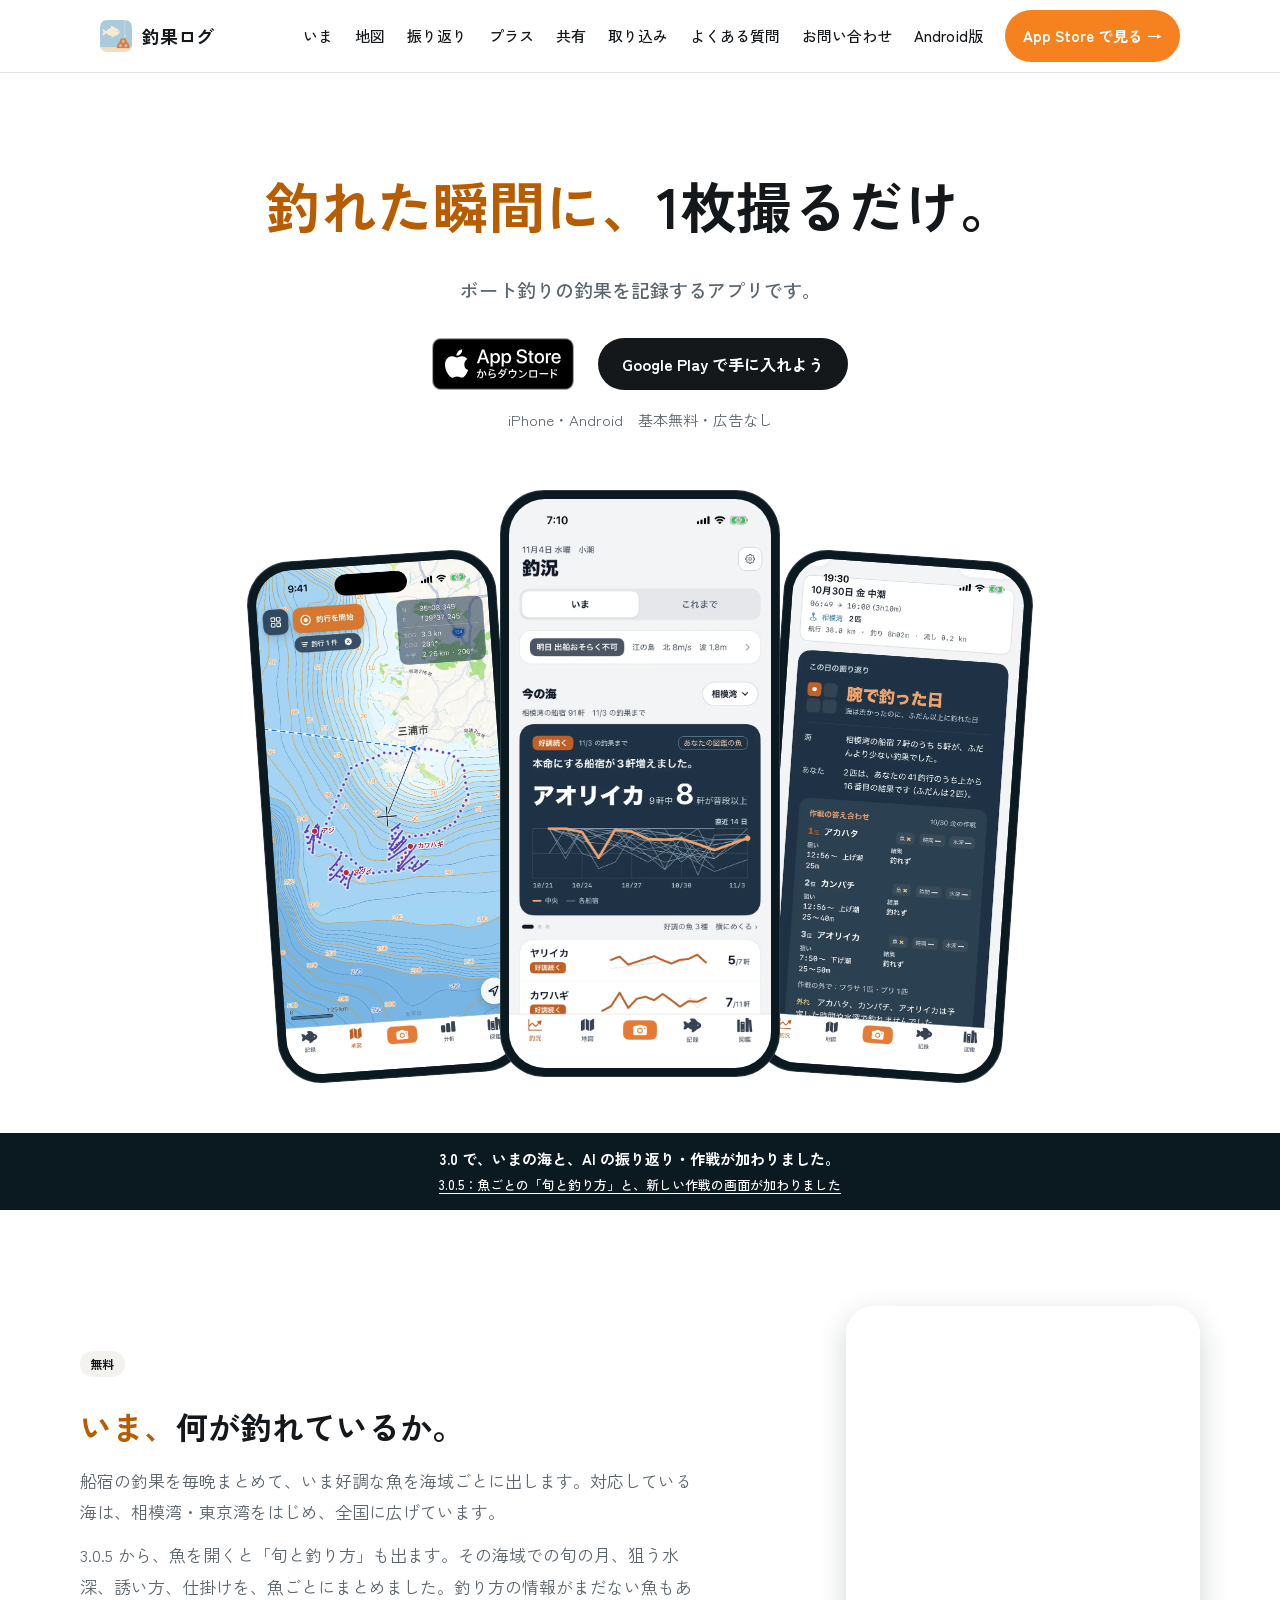
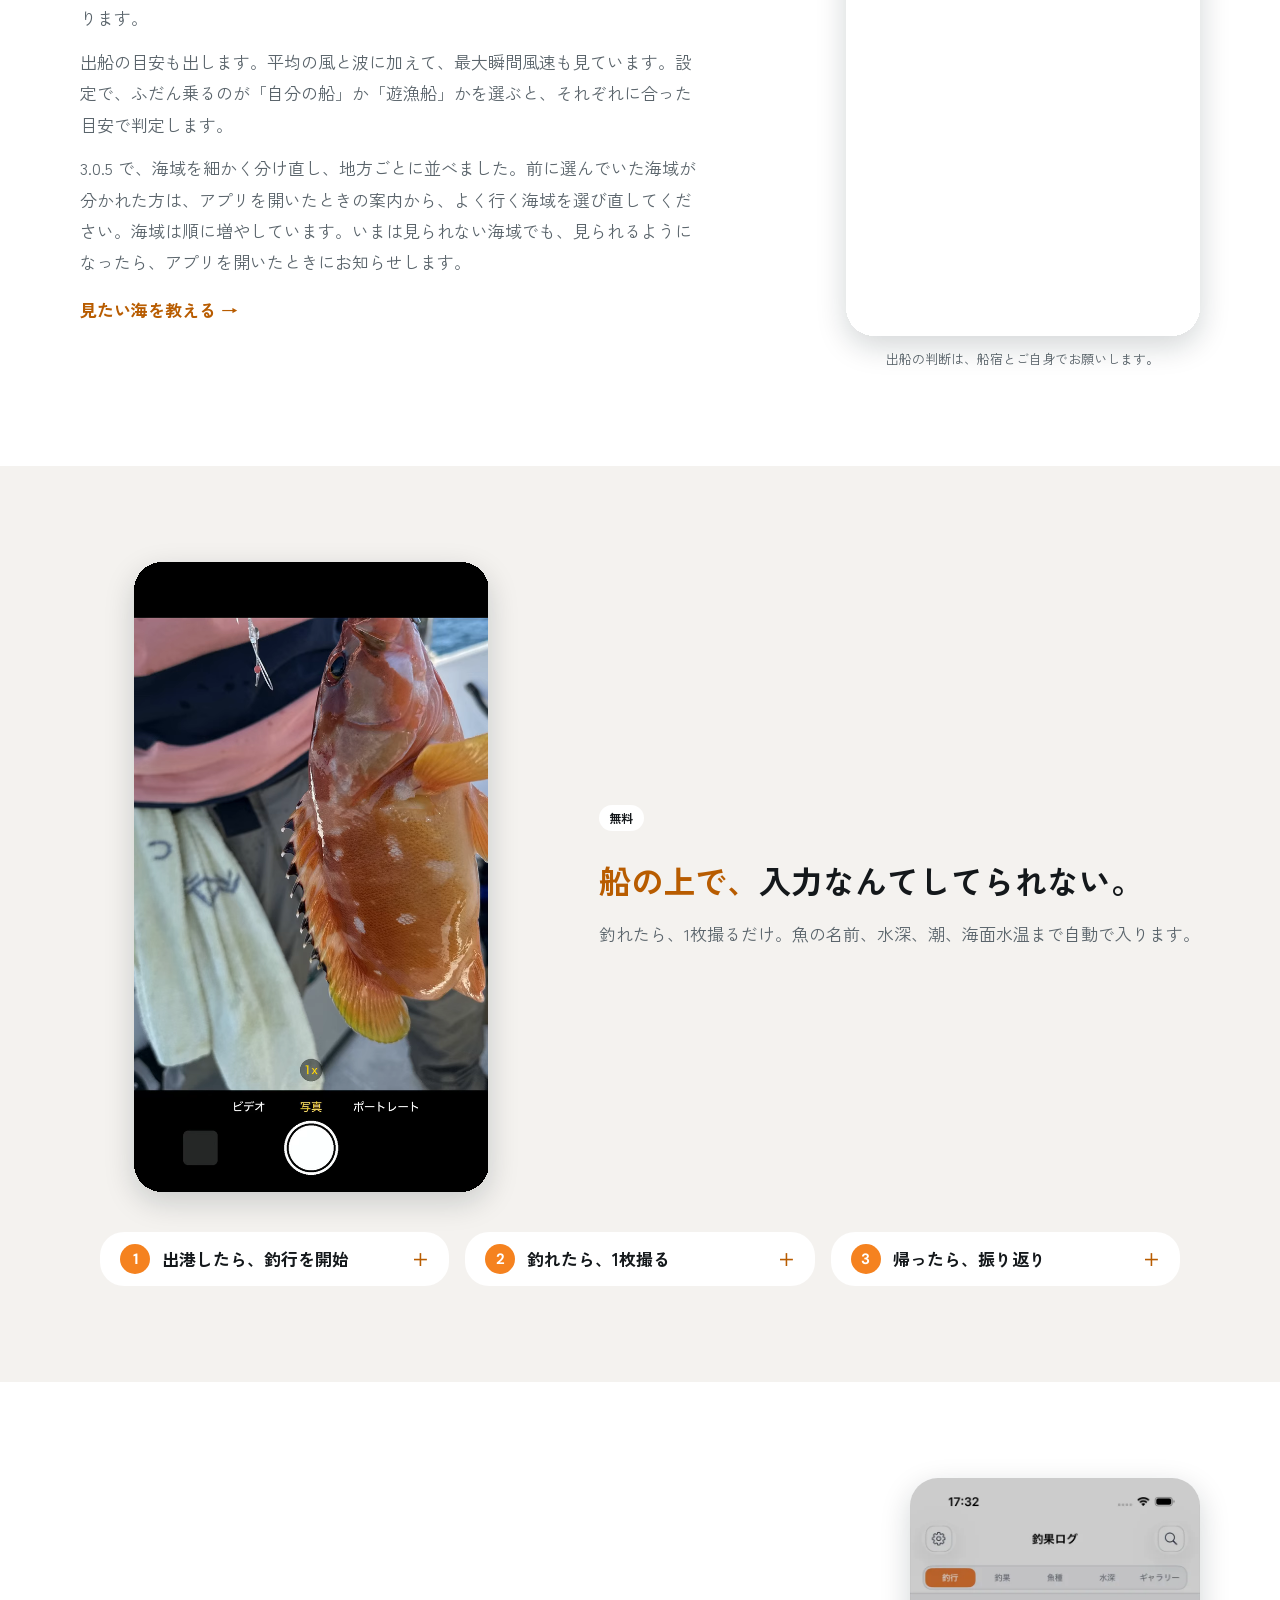
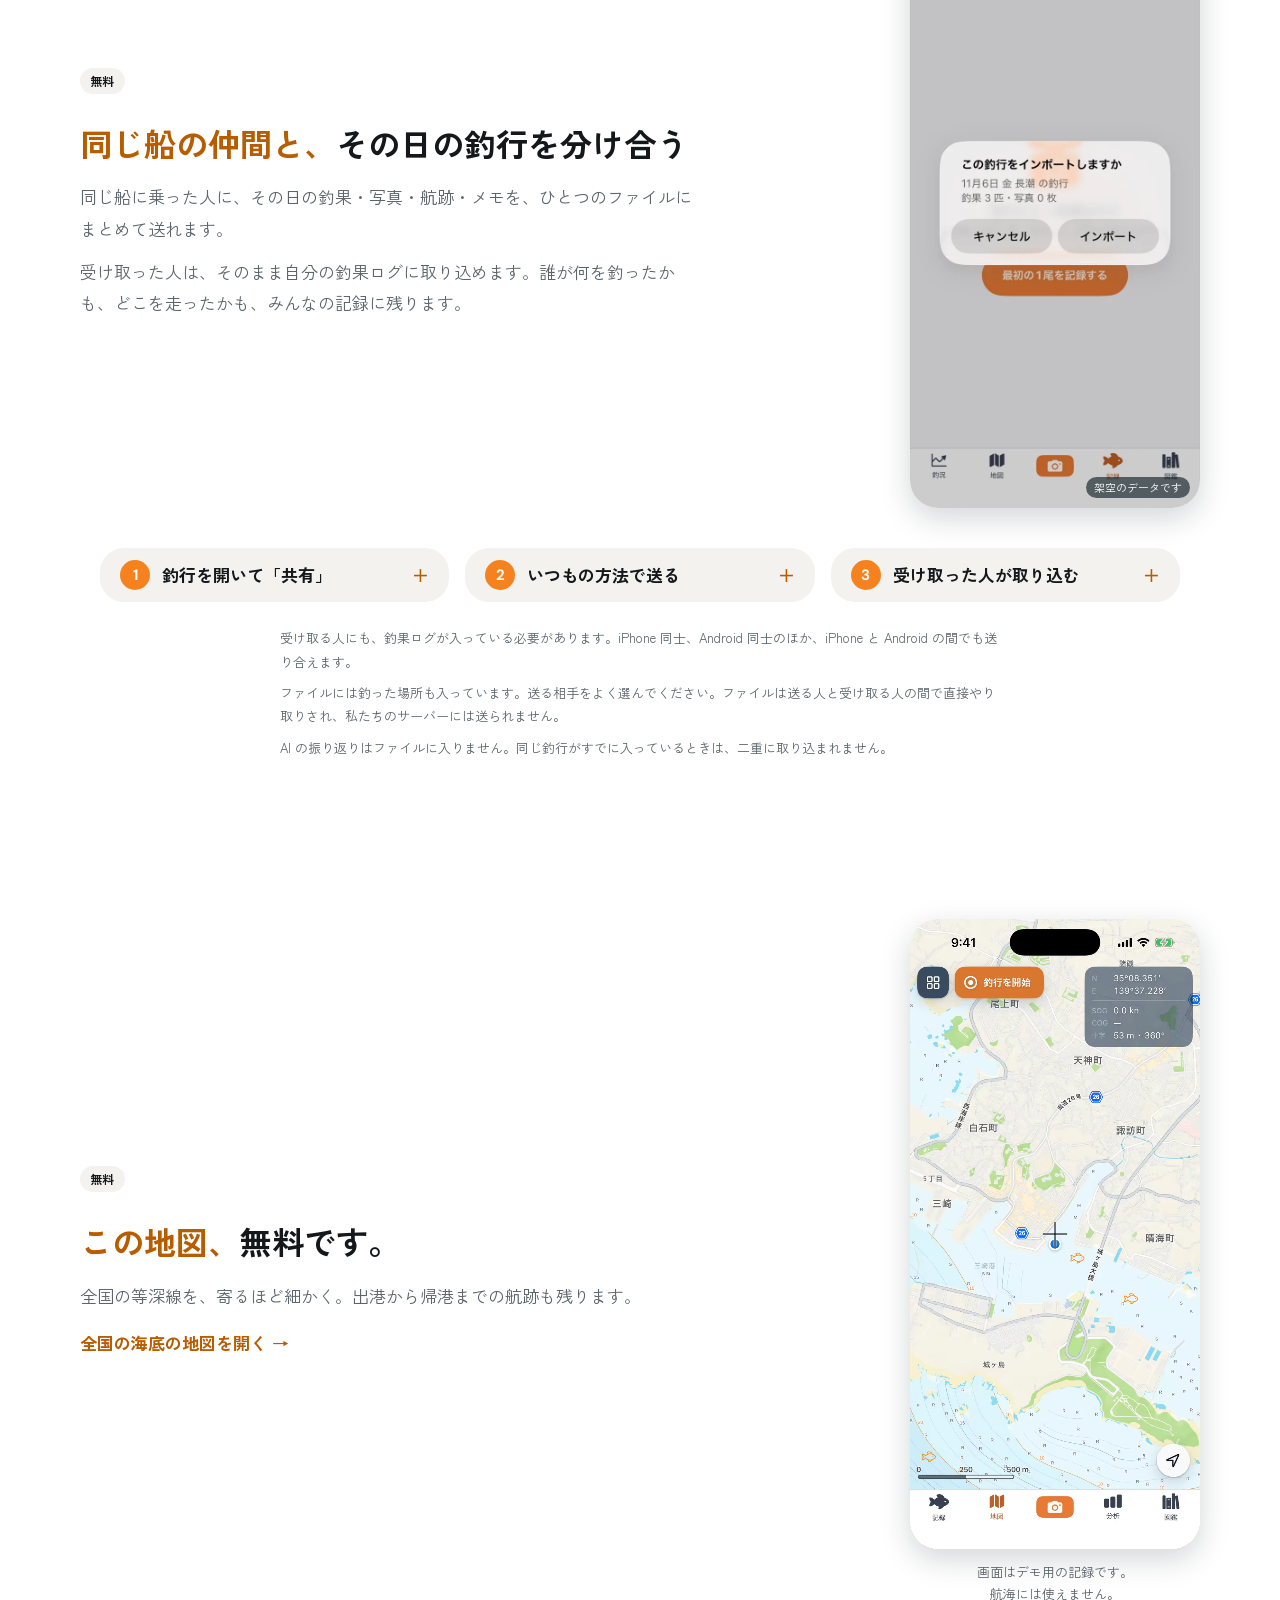
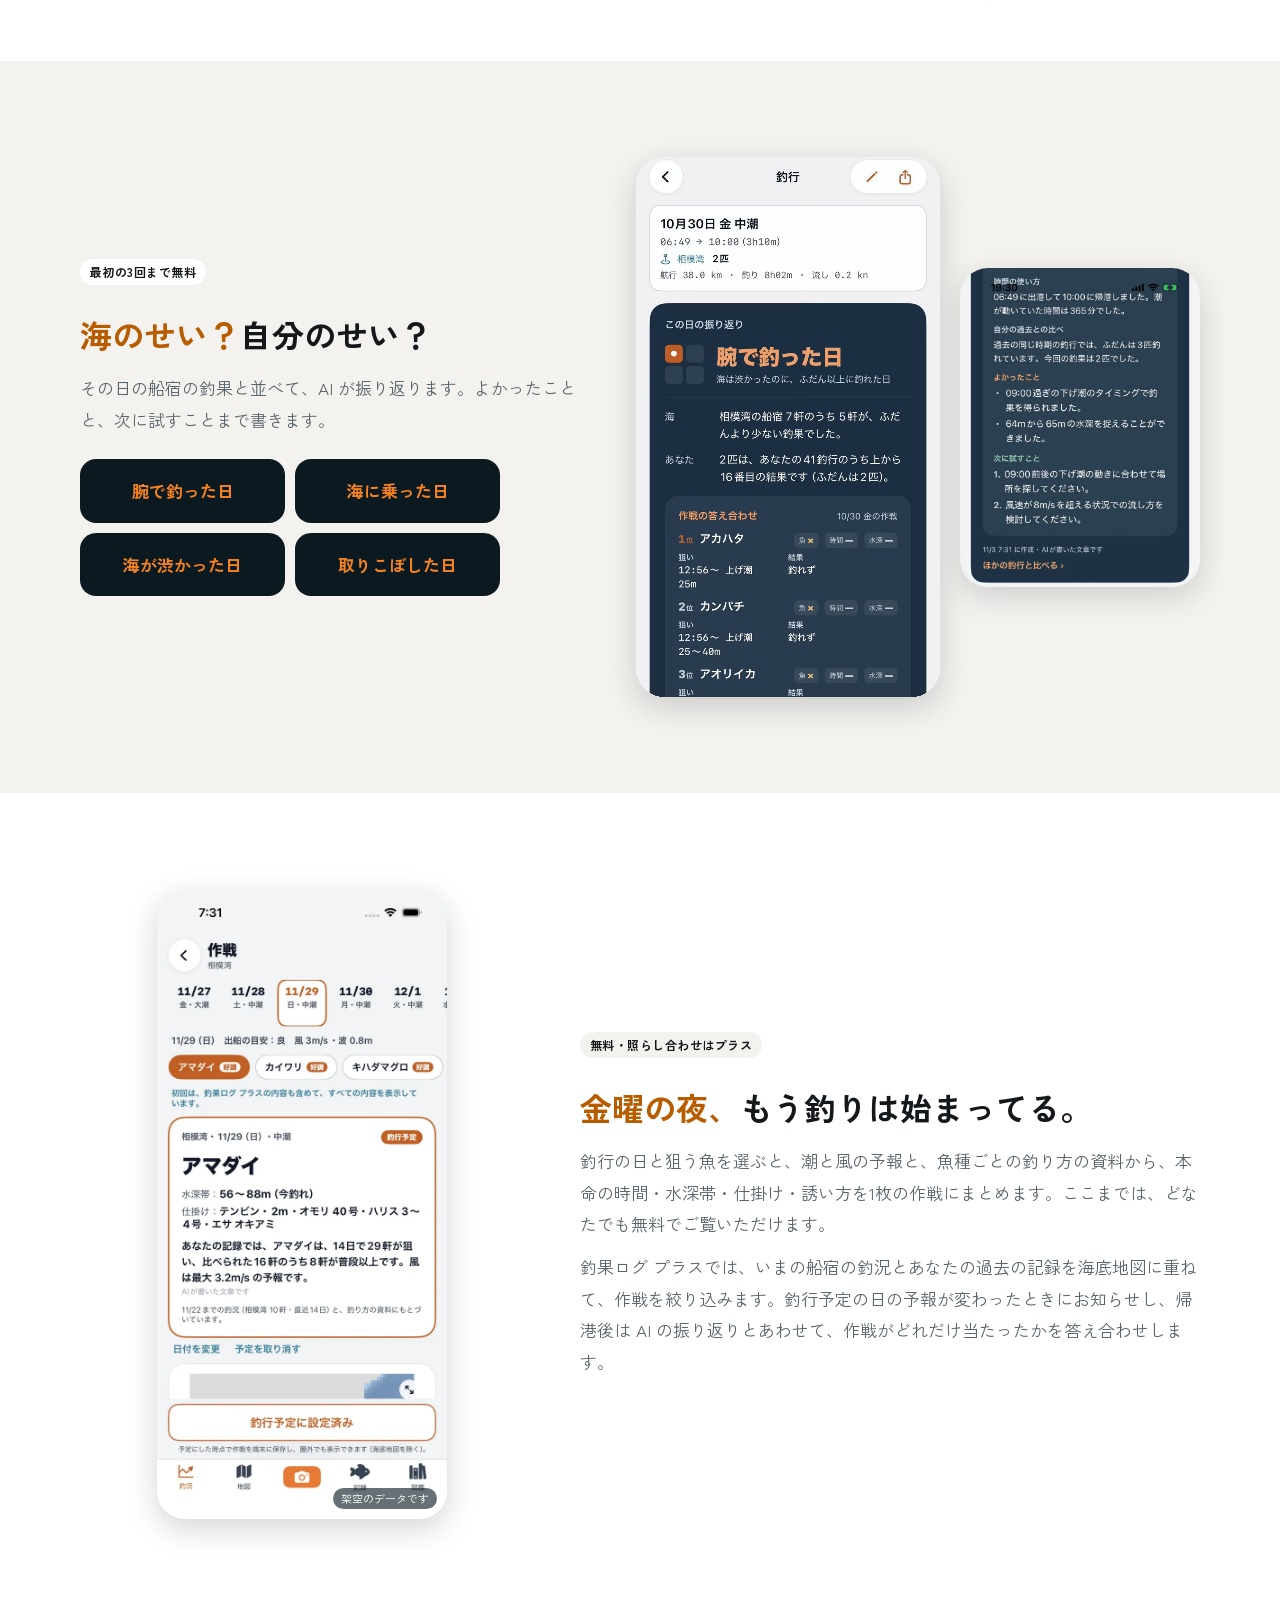
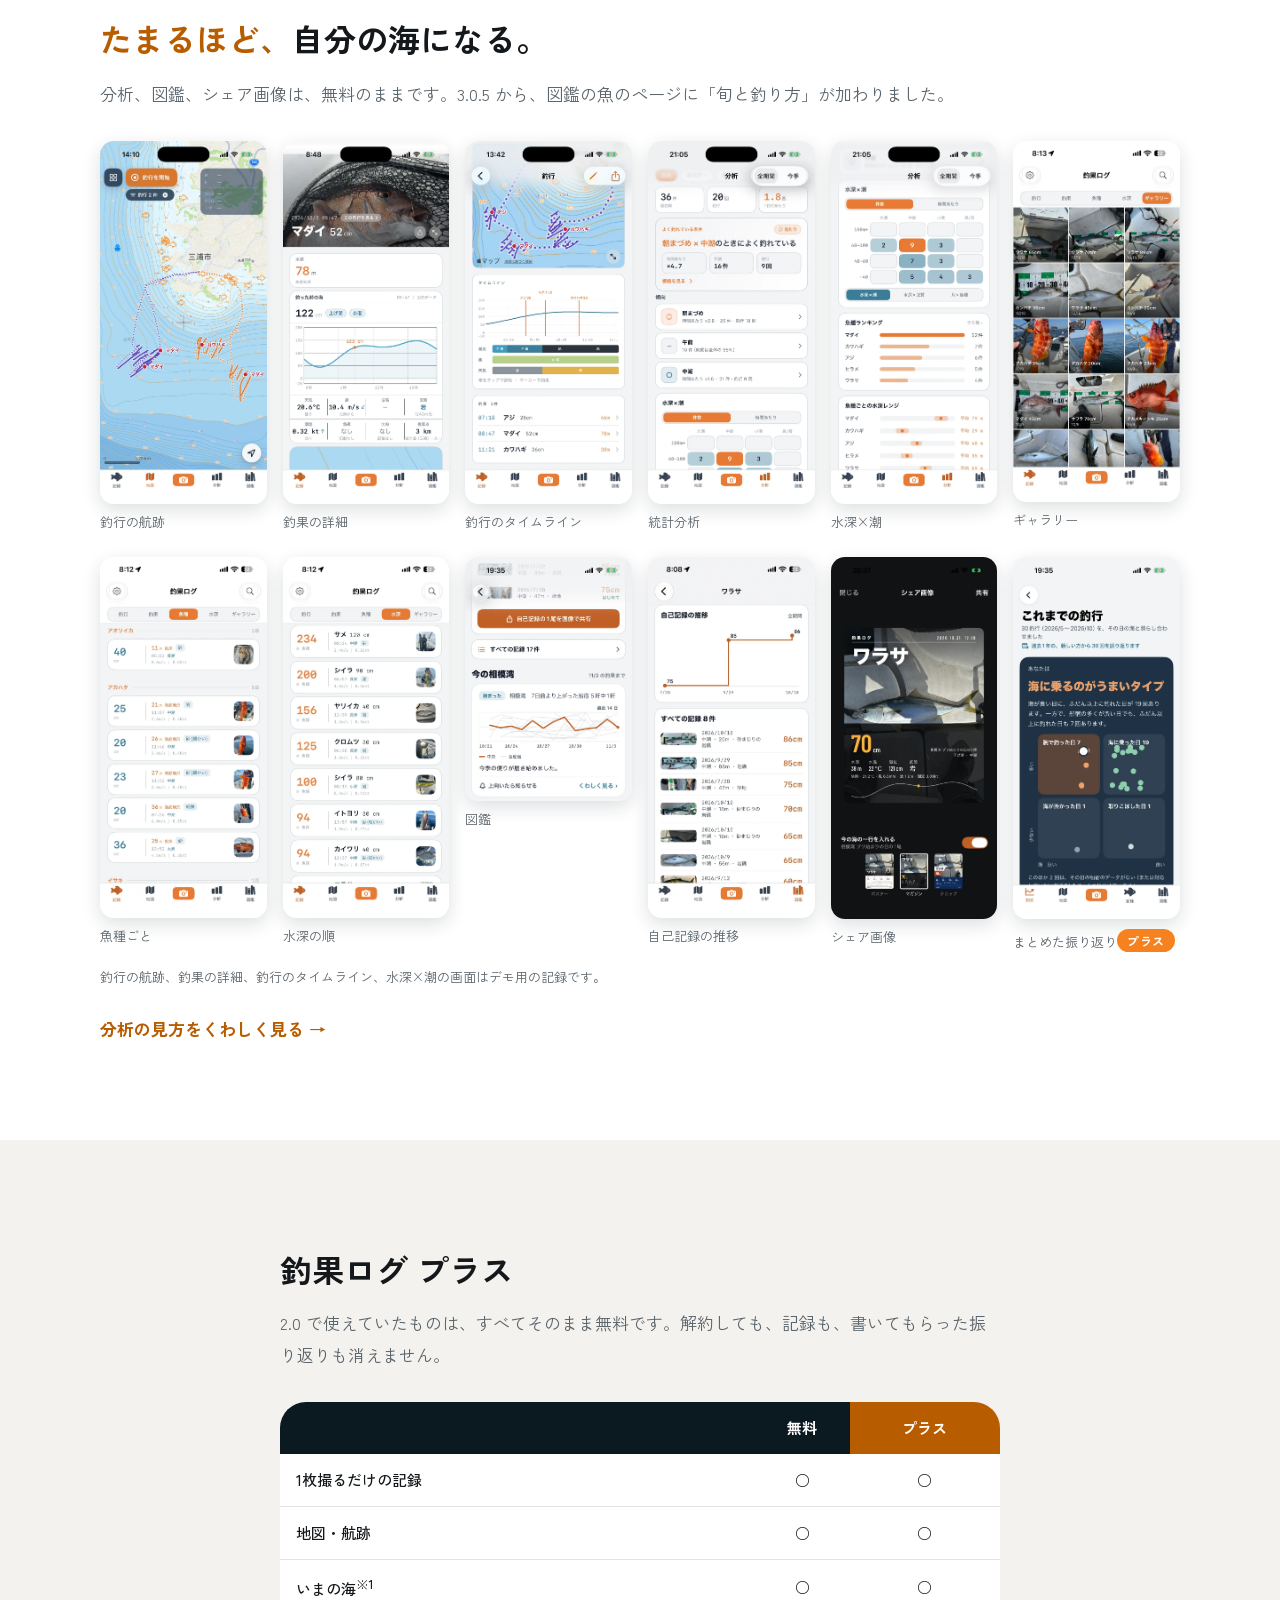
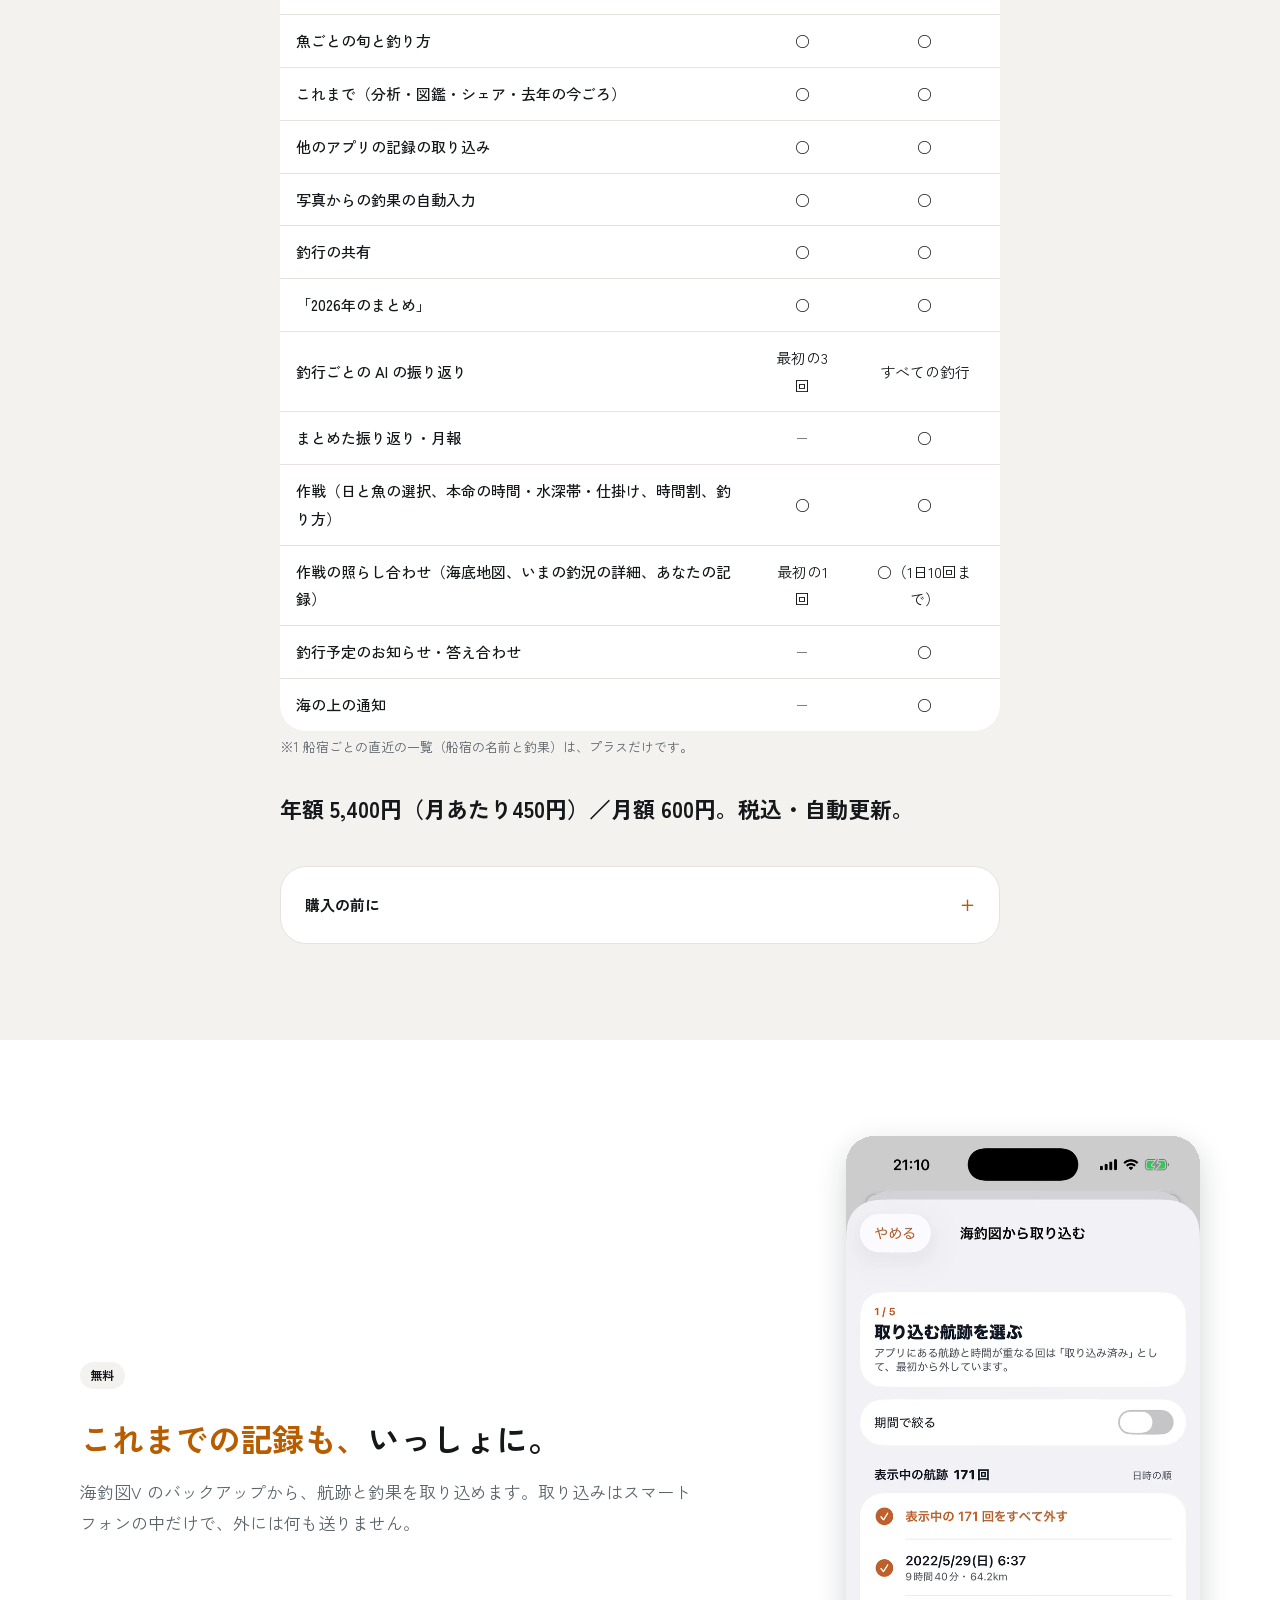
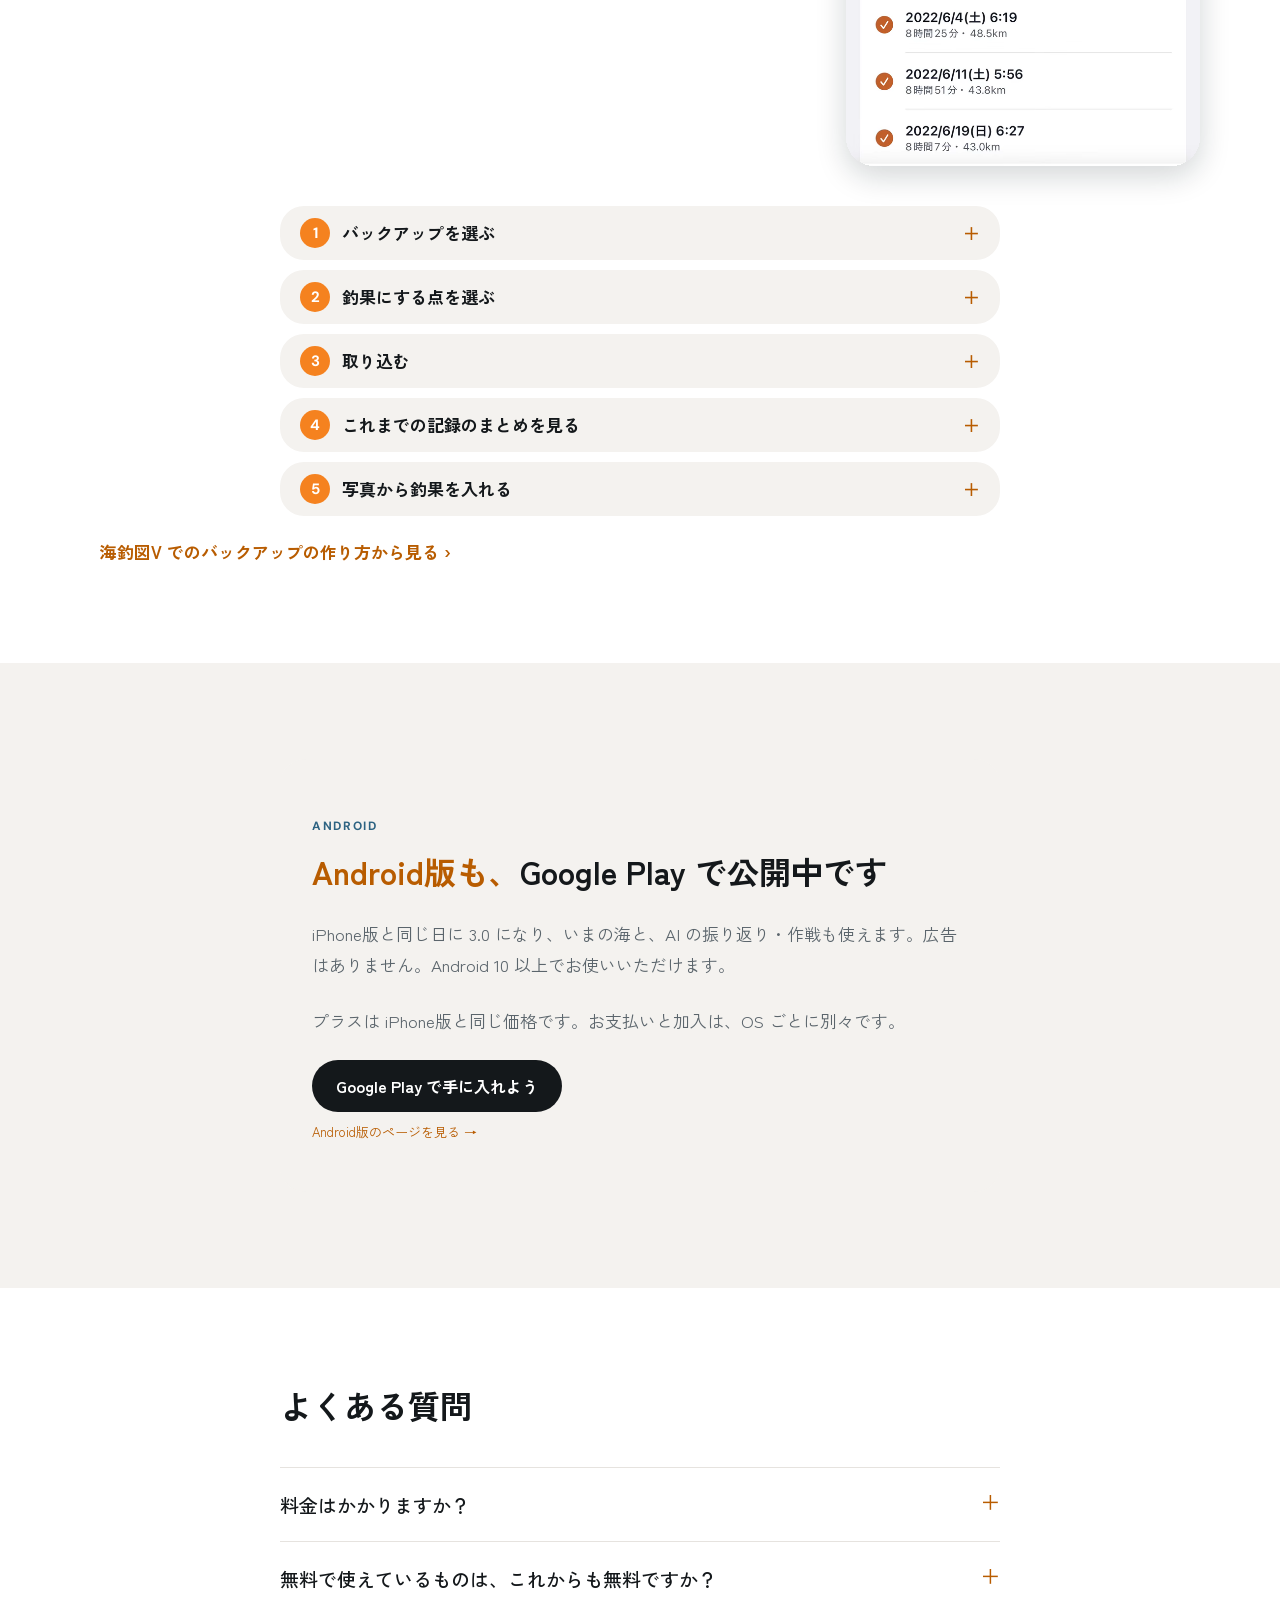
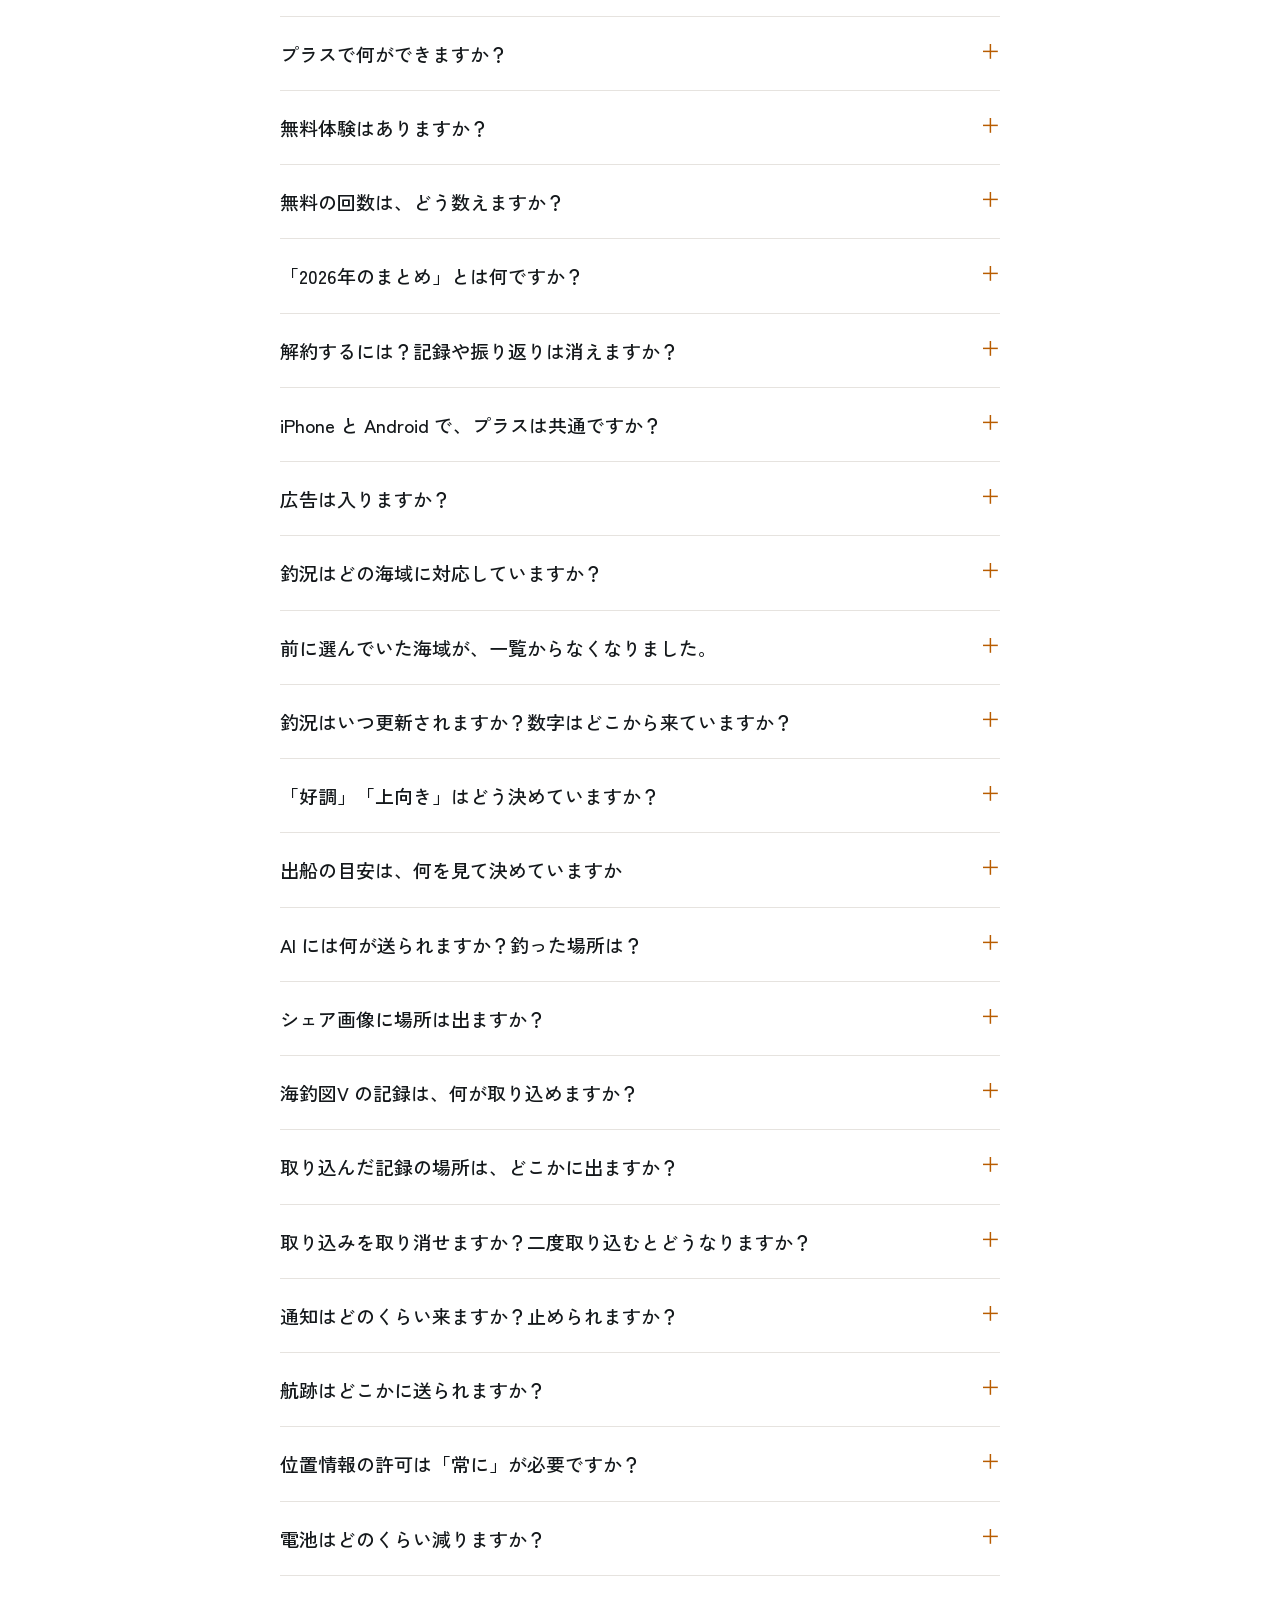
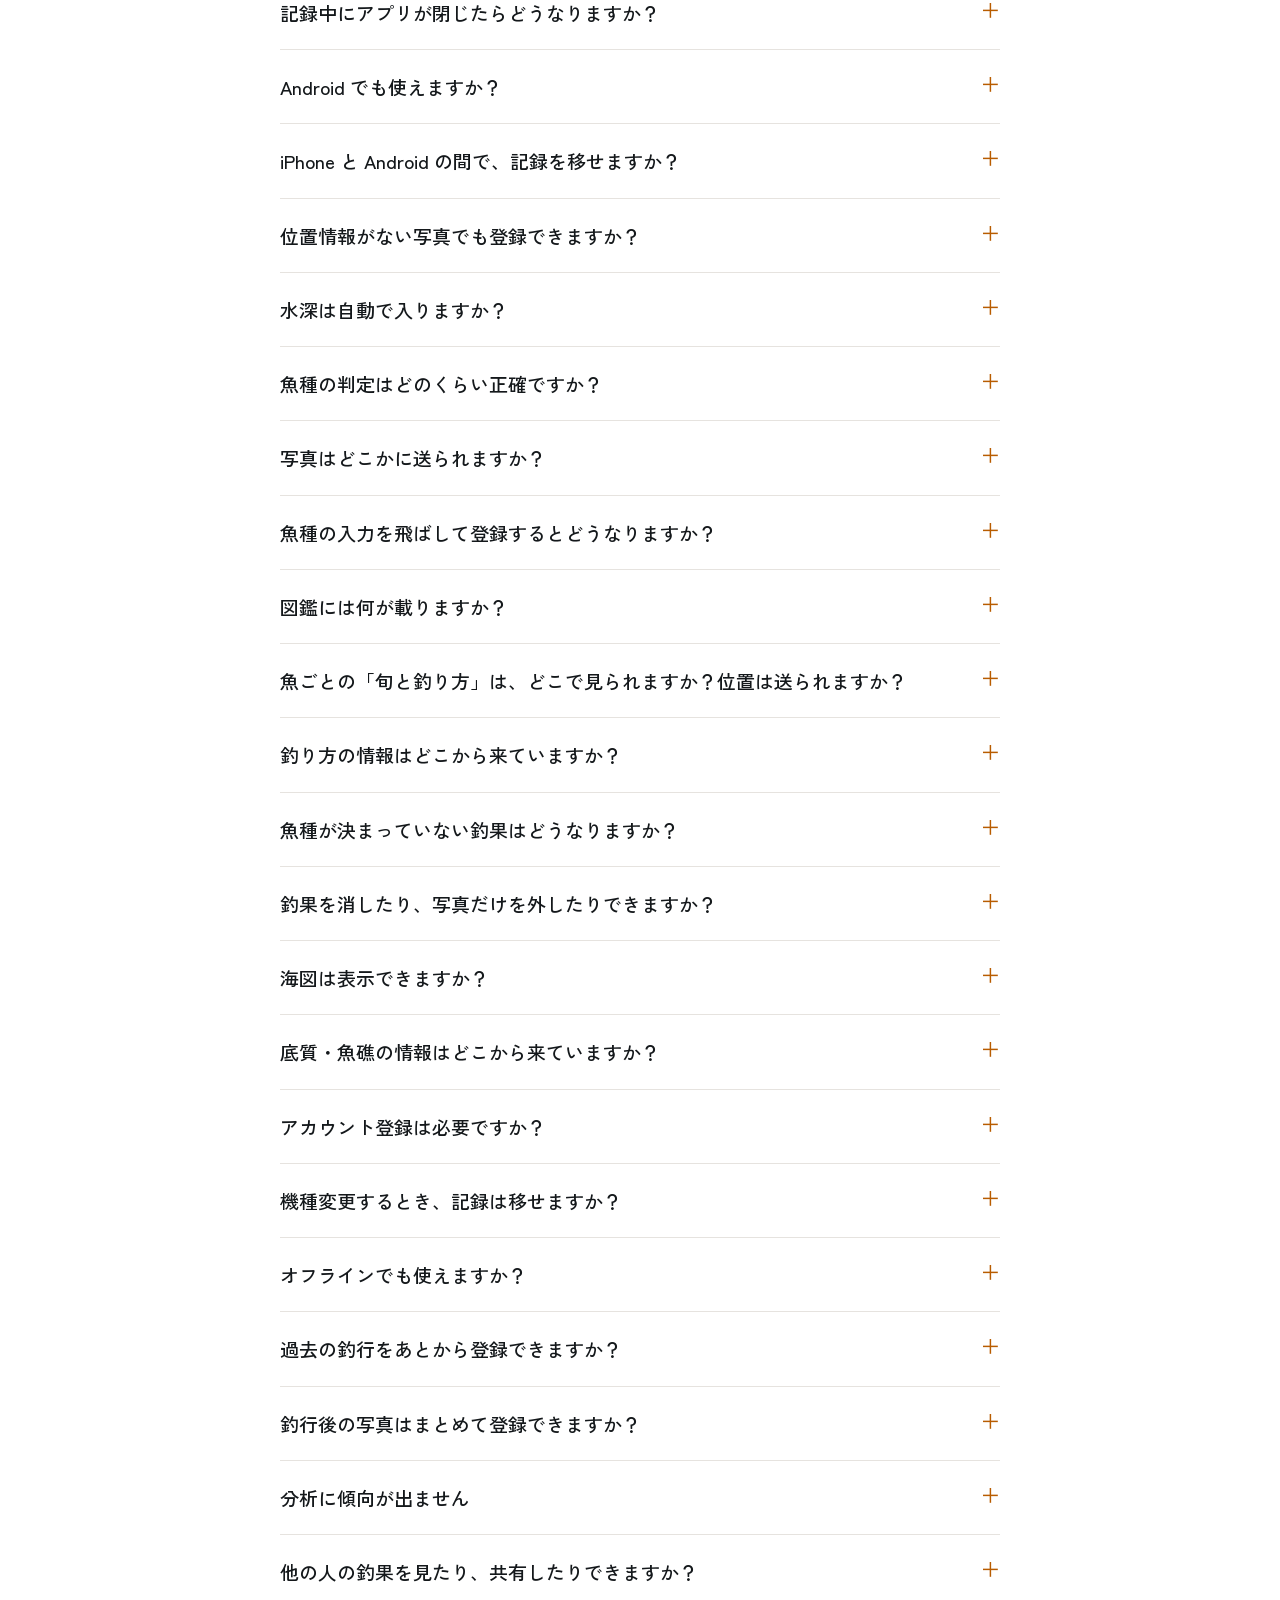
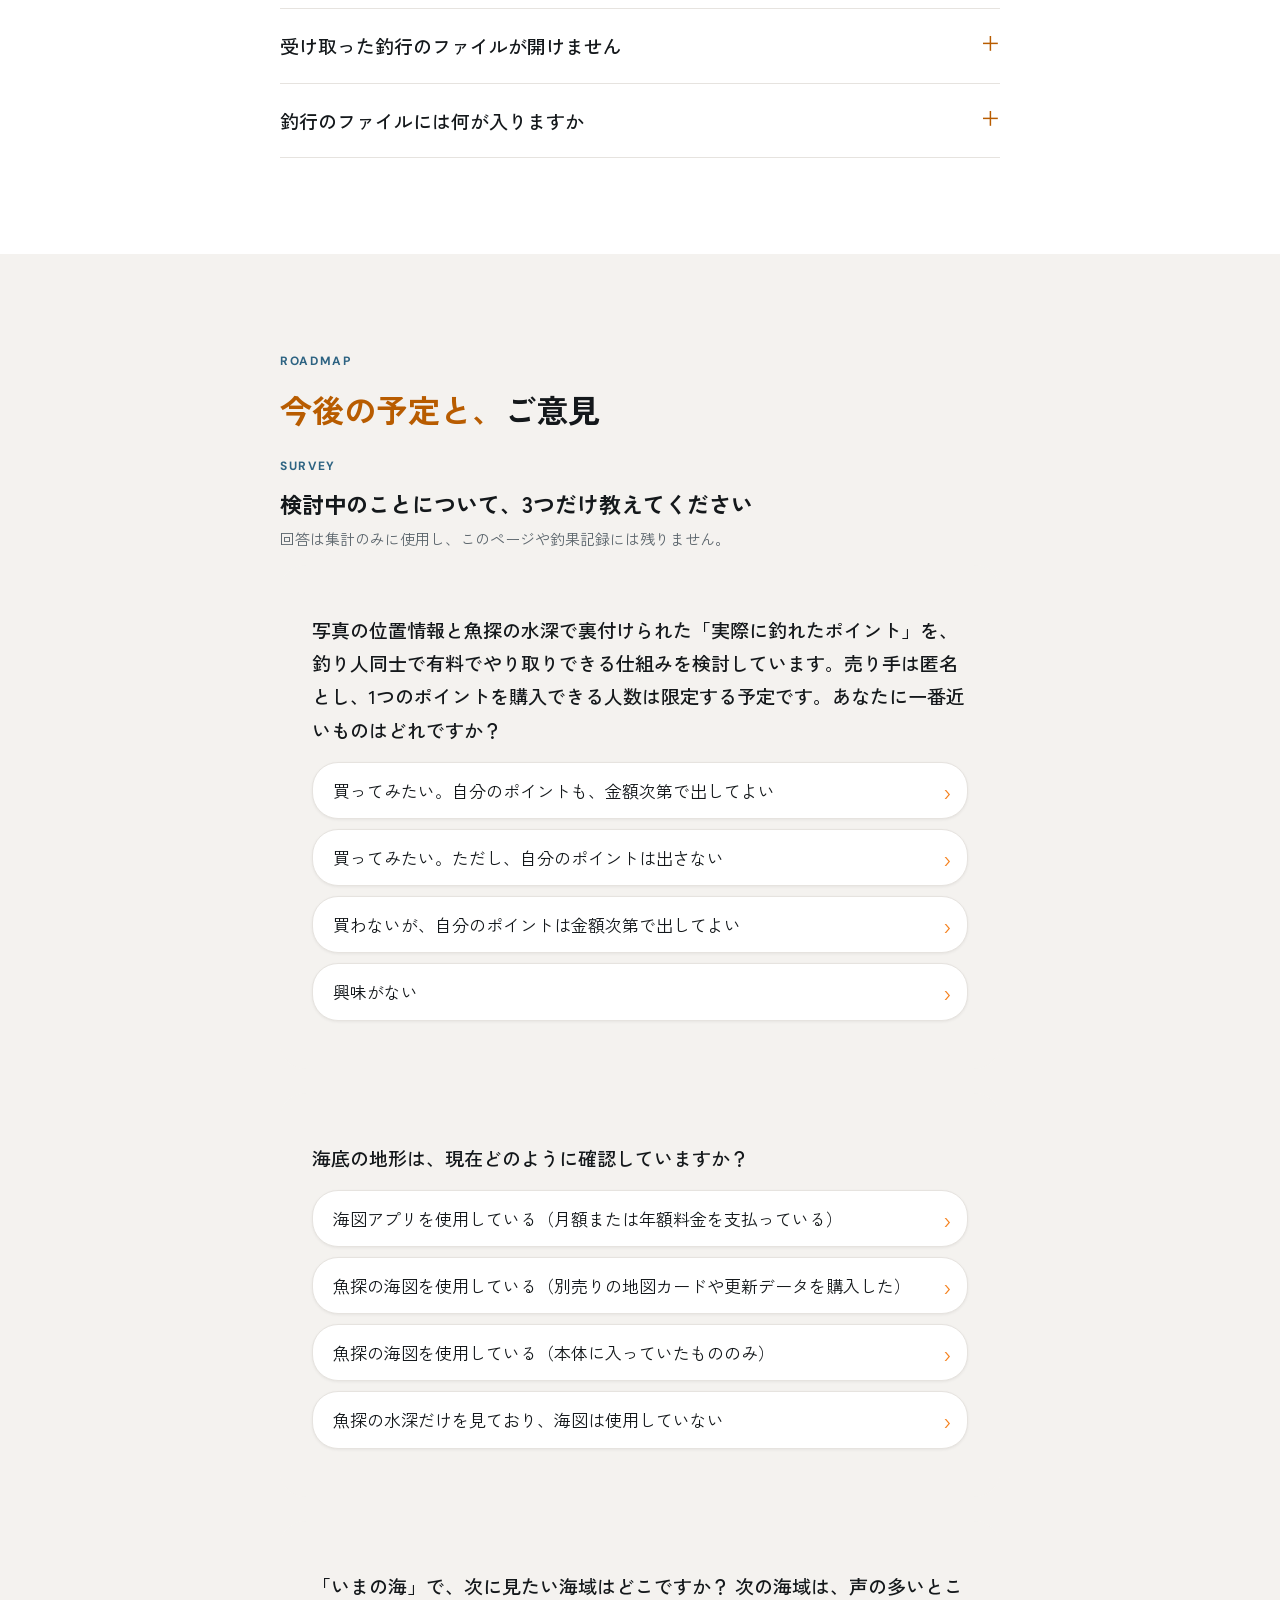
==== commit 0957f9e2: "3.0.5 の事実の確かめを受けた直し：海域の FAQ に準備中の 3 海域の 1 文、更新履歴を「一覧は24海域」に、旬の月の 1 文、釣り方の出どころの文、取り込みの写真の本文に前後10分・1枚・" ====
--- a/index.html
+++ b/index.html
@@ -112,7 +112,7 @@
             "name": "無料の回数は、どう数えますか？",
             "acceptedAnswer": {
               "@type": "Answer",
-              "text": "AI の振り返りは、作成できた3回まで無料です。回数を使うのは、文ができたときだけです。作れなかったときや、船宿の釣果が届くのを待っている間は使いません。作り直しでも使いません。残りがあれば、過去の好きな釣行にも使えます。作戦は、本命の時間・水深帯・仕掛け・釣り方まで、回数の制限なくご覧いただけます。作戦の照らし合わせ（海底地図・いまの釣況の詳細・あなたの記録）は、最初の1回だけ無料です。3.0.4 までに作戦で使った回数は、振り返りの3回に含まれたままです。アプリを消して入れ直しても、無料の回数は増えません。ただし、作戦の照らし合わせの最初の1回は、入れ直した後も、同じ日と魚の作戦であれば、もう一度ご覧いただけます。2.x から更新した方には、これとは別に、一番新しい釣行を1回、自動で振り返ります。なお、いまの海に対応していない海域の釣行や、その日の船宿の釣果がない釣行は、無料では振り返りを作れません（回数も使いません）。"
+              "text": "AI の振り返りは、作成できた3回まで無料です。回数を使うのは、文ができたときだけです。作れなかったときや、船宿の釣果が届くのを待っている間は使いません。作り直しでも使いません。残りがあれば、過去の好きな釣行にも使えます。作戦のうち、本命の時間・水深帯・仕掛け・誘い方の段は、回数の制限なくご覧いただけます。作戦の照らし合わせ（海底地図・いまの釣況の詳細・あなたの記録）は、最初の1回だけ無料です。3.0.4 までに作戦で使った回数は、振り返りの3回に含まれたままです。アプリを消して入れ直しても、無料の回数は増えません。ただし、作戦の照らし合わせの最初の1回は、入れ直した後も、同じ日と魚の作戦であれば、もう一度ご覧いただけます。2.x から更新した方には、これとは別に、一番新しい釣行を1回、自動で振り返ります。なお、いまの海に対応していない海域の釣行や、その日の船宿の釣果がない釣行は、無料では振り返りを作れません（回数も使いません）。"
             }
           },
           {
@@ -152,7 +152,7 @@
             "name": "釣況はどの海域に対応していますか？",
             "acceptedAnswer": {
               "@type": "Answer",
-              "text": "今釣れが船宿の釣果を集めている海域に対応しています。3.0.5 で海域を分け直し、一覧は次の27海域になりました。相模湾、東京湾、外房・南房、茨城、東伊豆・南伊豆、駿河湾、大阪湾・明石、伊勢湾・三河湾、玄界灘、若狭湾、播磨灘・備讃瀬戸、備後・芸予、広島湾・安芸灘、伊予灘・別府湾、長崎、天草・八代・有明海、鹿児島、和歌山、熊野灘、新潟・佐渡、富山湾、能登・金沢、徳島、土佐湾、北海道（日本海側）、鳥取・但馬、島根・境港。このうち、2026年11月25日時点で釣況を公開しているのは24海域です。北海道（日本海側）、鳥取・但馬、島根・境港は、見られるようになったら、アプリを開いたときにお知らせします。前に選んでいた海域が分かれた方は、アプリの案内にそって、よく行く海域を選び直してください。見たい海域は、このページの下のアンケートから教えてください。"
+              "text": "今釣れが船宿の釣果を集めている海域に対応しています。3.0.5 で海域を分け直し、一覧は次の27海域になりました。相模湾、東京湾、外房・南房、茨城、東伊豆・南伊豆、駿河湾、大阪湾・明石、伊勢湾・三河湾、玄界灘、若狭湾、播磨灘・備讃瀬戸、備後・芸予、広島湾・安芸灘、伊予灘・別府湾、長崎、天草・八代・有明海、鹿児島、和歌山、熊野灘、新潟・佐渡、富山湾、能登・金沢、徳島、土佐湾、北海道（日本海側）、鳥取・但馬、島根・境港。このうち、2026年11月25日時点で釣況を公開しているのは24海域です。北海道（日本海側）、鳥取・但馬、島根・境港は準備中です。残りの海域は、見られるようになったら、アプリを開いたときにお知らせします。前に選んでいた海域が分かれた方は、アプリの案内にそって、よく行く海域を選び直してください。見たい海域は、このページの下のアンケートから教えてください。"
             }
           },
           {
@@ -336,7 +336,7 @@
             "name": "魚ごとの「旬と釣り方」は、どこで見られますか？ 位置は送られますか？",
             "acceptedAnswer": {
               "@type": "Answer",
-              "text": "釣況の魚の画面と、図鑑の魚の画面で見られます（3.0.5 から）。その海域での旬の月、狙う水深、誘い方、仕掛けを出します。読み込むときは、魚種と海域の識別子を当方のサーバーへ送ります。この要求には、アプリの端末識別子も付きます。あなたの位置、写真、釣果は送りません。"
+              "text": "釣況の魚の画面と、図鑑の魚の画面で見られます（3.0.5 から）。その海域での旬の月、狙う水深、誘い方、仕掛けを出します。旬の月は、その海域の船宿の釣果が多かった月です。読み込むときは、魚種と海域の識別子を当方のサーバーへ送ります。この要求には、アプリの端末識別子も付きます。あなたの位置、写真、釣果は送りません。"
             }
           },
           {
@@ -344,7 +344,7 @@
             "name": "釣り方の情報はどこから来ていますか？",
             "acceptedAnswer": {
               "@type": "Answer",
-              "text": "当方のサーバーにある釣り方のデータベースから、その魚と海域の資料を出しています。その海域の資料が少ないときは、近くの海域や一般的な資料を出し、その旨を表示します。データベースにない魚には「この魚の釣り方の情報はまだありません」と表示します。AI がその場で釣り方を書き足すことはありません。"
+              "text": "当方のサーバーにある釣り方のデータベースから、その魚と海域の資料を出しています。その海域の資料が少ないときは、仕掛け・エサには項目ごとに、それ以外は情報の少ない月にまとめて、その旨を表示します。データベースにない魚には「この魚の釣り方の情報はまだありません」と表示します。AI がその場で釣り方を書き足すことはありません。"
             }
           },
           {
@@ -865,7 +865,7 @@
           <summary><span class="flow__n" aria-hidden="true">3</span><span>取り込む</span></summary>
           <div class="flow__body flow__body--steps">
           <ol class="import-steps">
-        <li><div><h4>写真を「iPhone から自動で探す」か「何もしない」を選ぶ</h4><p>自動のときは、取り込む釣行の時間に撮った写真を探して、釣果に付けます。写真ライブラリの許可を求めるのは、写真を探すときだけです。写真はスマートフォンの外へ送りません。</p></div><div class="import-steps__shots"><img src="/assets/img/3.0/import-5.webp" alt="写真の選び方。iPhone から自動で探す、何もしない" width="750" height="1631" loading="lazy" decoding="async" /></div></li>
+        <li><div><h4>写真を「iPhone から自動で探す」か「何もしない」を選ぶ</h4><p>自動のときは、釣果の時刻の前後10分以内に撮った写真を、いちばん近い釣果に1枚付けます。写真の位置は使いません。写真ライブラリの許可を求めるのは、写真を探すときだけです。写真はスマートフォンの外へ送りません。</p></div><div class="import-steps__shots"><img src="/assets/img/3.0/import-5.webp" alt="写真の選び方。iPhone から自動で探す、何もしない" width="750" height="1631" loading="lazy" decoding="async" /></div></li>
         <li><div><h4>件数を確かめて取り込む</h4><p>途中で「やめる」を押すと、その回の分は何も残りません。</p></div><div class="import-steps__shots"><img src="/assets/img/3.0/import-6-confirm.webp" alt="確かめて取り込む画面。航跡171回、釣果27件、写真（数えています）を取り込みます" width="750" height="1631" loading="lazy" decoding="async" /></div></li>
           </ol>
           </div>
@@ -961,7 +961,7 @@
               <span class="faq-icon faq-icon-plus" aria-hidden="true">＋</span>
               <span class="faq-icon faq-icon-minus" aria-hidden="true">−</span>
             </summary>
-            <div class="faq-answer">AI の振り返りは、作成できた3回まで無料です。回数を使うのは、文ができたときだけです。作れなかったときや、船宿の釣果が届くのを待っている間は使いません。作り直しでも使いません。残りがあれば、過去の好きな釣行にも使えます。作戦は、本命の時間・水深帯・仕掛け・釣り方まで、回数の制限なくご覧いただけます。作戦の照らし合わせ（海底地図・いまの釣況の詳細・あなたの記録）は、最初の1回だけ無料です。3.0.4 までに作戦で使った回数は、振り返りの3回に含まれたままです。アプリを消して入れ直しても、無料の回数は増えません。ただし、作戦の照らし合わせの最初の1回は、入れ直した後も、同じ日と魚の作戦であれば、もう一度ご覧いただけます。2.x から更新した方には、これとは別に、一番新しい釣行を1回、自動で振り返ります。なお、いまの海に対応していない海域の釣行や、その日の船宿の釣果がない釣行は、無料では振り返りを作れません（回数も使いません）。</div>
+            <div class="faq-answer">AI の振り返りは、作成できた3回まで無料です。回数を使うのは、文ができたときだけです。作れなかったときや、船宿の釣果が届くのを待っている間は使いません。作り直しでも使いません。残りがあれば、過去の好きな釣行にも使えます。作戦のうち、本命の時間・水深帯・仕掛け・誘い方の段は、回数の制限なくご覧いただけます。作戦の照らし合わせ（海底地図・いまの釣況の詳細・あなたの記録）は、最初の1回だけ無料です。3.0.4 までに作戦で使った回数は、振り返りの3回に含まれたままです。アプリを消して入れ直しても、無料の回数は増えません。ただし、作戦の照らし合わせの最初の1回は、入れ直した後も、同じ日と魚の作戦であれば、もう一度ご覧いただけます。2.x から更新した方には、これとは別に、一番新しい釣行を1回、自動で振り返ります。なお、いまの海に対応していない海域の釣行や、その日の船宿の釣果がない釣行は、無料では振り返りを作れません（回数も使いません）。</div>
           </details>
         </div>
 
@@ -1016,7 +1016,7 @@
               <span class="faq-icon faq-icon-plus" aria-hidden="true">＋</span>
               <span class="faq-icon faq-icon-minus" aria-hidden="true">−</span>
             </summary>
-            <div class="faq-answer">今釣れが船宿の釣果を集めている海域に対応しています。3.0.5 で海域を分け直し、一覧は次の27海域になりました。相模湾、東京湾、外房・南房、茨城、東伊豆・南伊豆、駿河湾、大阪湾・明石、伊勢湾・三河湾、玄界灘、若狭湾、播磨灘・備讃瀬戸、備後・芸予、広島湾・安芸灘、伊予灘・別府湾、長崎、天草・八代・有明海、鹿児島、和歌山、熊野灘、新潟・佐渡、富山湾、能登・金沢、徳島、土佐湾、北海道（日本海側）、鳥取・但馬、島根・境港。このうち、2026年11月25日時点で釣況を公開しているのは24海域です。北海道（日本海側）、鳥取・但馬、島根・境港は、見られるようになったら、アプリを開いたときにお知らせします。前に選んでいた海域が分かれた方は、アプリの案内にそって、よく行く海域を選び直してください。見たい海域は、このページの下の<a href="/#survey-area">アンケート</a>から教えてください。</div>
+            <div class="faq-answer">今釣れが船宿の釣果を集めている海域に対応しています。3.0.5 で海域を分け直し、一覧は次の27海域になりました。相模湾、東京湾、外房・南房、茨城、東伊豆・南伊豆、駿河湾、大阪湾・明石、伊勢湾・三河湾、玄界灘、若狭湾、播磨灘・備讃瀬戸、備後・芸予、広島湾・安芸灘、伊予灘・別府湾、長崎、天草・八代・有明海、鹿児島、和歌山、熊野灘、新潟・佐渡、富山湾、能登・金沢、徳島、土佐湾、北海道（日本海側）、鳥取・但馬、島根・境港。このうち、2026年11月25日時点で釣況を公開しているのは24海域です。北海道（日本海側）、鳥取・但馬、島根・境港は準備中です。残りの海域は、見られるようになったら、アプリを開いたときにお知らせします。前に選んでいた海域が分かれた方は、アプリの案内にそって、よく行く海域を選び直してください。見たい海域は、このページの下の<a href="/#survey-area">アンケート</a>から教えてください。</div>
           </details>
         </div>
         <div class="faq-item">
@@ -1267,7 +1267,7 @@
               <span class="faq-icon faq-icon-plus" aria-hidden="true">＋</span>
               <span class="faq-icon faq-icon-minus" aria-hidden="true">−</span>
             </summary>
-            <div class="faq-answer">釣況の魚の画面と、図鑑の魚の画面で見られます（3.0.5 から）。その海域での旬の月、狙う水深、誘い方、仕掛けを出します。読み込むときは、魚種と海域の識別子を当方のサーバーへ送ります。この要求には、アプリの端末識別子も付きます。あなたの位置、写真、釣果は送りません。</div>
+            <div class="faq-answer">釣況の魚の画面と、図鑑の魚の画面で見られます（3.0.5 から）。その海域での旬の月、狙う水深、誘い方、仕掛けを出します。旬の月は、その海域の船宿の釣果が多かった月です。読み込むときは、魚種と海域の識別子を当方のサーバーへ送ります。この要求には、アプリの端末識別子も付きます。あなたの位置、写真、釣果は送りません。</div>
           </details>
         </div>
         <div class="faq-item">
@@ -1277,7 +1277,7 @@
               <span class="faq-icon faq-icon-plus" aria-hidden="true">＋</span>
               <span class="faq-icon faq-icon-minus" aria-hidden="true">−</span>
             </summary>
-            <div class="faq-answer">当方のサーバーにある釣り方のデータベースから、その魚と海域の資料を出しています。その海域の資料が少ないときは、近くの海域や一般的な資料を出し、その旨を表示します。データベースにない魚には「この魚の釣り方の情報はまだありません」と表示します。AI がその場で釣り方を書き足すことはありません。</div>
+            <div class="faq-answer">当方のサーバーにある釣り方のデータベースから、その魚と海域の資料を出しています。その海域の資料が少ないときは、仕掛け・エサには項目ごとに、それ以外は情報の少ない月にまとめて、その旨を表示します。データベースにない魚には「この魚の釣り方の情報はまだありません」と表示します。AI がその場で釣り方を書き足すことはありません。</div>
           </details>
         </div>
 
@@ -1577,7 +1577,7 @@
           <tr><th scope="col">版</th><th scope="col">おもな変更</th></tr>
         </thead>
         <tbody>
-          <tr id="changelog-305"><th scope="row"><span class="nw">3.0.5</span><br><span class="changelog__date">2026年12月</span></th><td>・釣況と図鑑の魚の画面に「旬と釣り方」を追加しました。その海域での旬の月、狙う水深、誘い方、仕掛けを表示します。読み込むときに、位置は送信しません。<br>・作戦の画面を作り直しました。釣行の日と狙う魚を選択すると、本命の時間・水深帯・仕掛けを1枚にまとめた作戦を表示します。<br>・釣況の「いま」の一番上に「次の釣行」を表示し、そこから作戦を開くようにしました。これまでの「あなた × 今の海」の欄はなくなりました。<br>・魚種ごとの釣り方の資料をもとに、仕掛け・エサ・誘い方・時間割を表示します。この部分は、どなたでも回数の制限なくご覧いただけます。<br>・釣行予定にした作戦は端末に保存され、電波のない沖でも表示できます（海底地図を除く）。<br>・釣行予定の日の予報や釣況が大きく変わった場合は、通知でお知らせすることがあります（釣果ログ プラス）。<br>・釣行の画面に「写真を探す」を追加しました。釣行の時間に撮影した魚の写真を探し、釣果に写真と魚種を入力します。海釣図V から取り込んだ釣行にも使用できます。写真の解析はスマートフォンの中で行います。<br>・釣行の時間外に撮影した写真からも、日時と場所を選択して釣果を追加できるようにしました。<br>・釣果の画面に「この釣果を削除」と「写真を外す」を追加しました。<br>・釣況の海域を分け直し、地方ごとに並べました（一覧は27海域）。選択していた海域が分かれた場合は、海域の一覧から選び直してください。<br>・2026年の釣行・釣果・自己記録をまとめた「2026年のまとめ」を追加しました。共有用の画像も作成できます。表示は2027年1月31日までです。<br>・出世魚（ワカシ〜ブリ、セイゴ〜スズキ など）の呼び名を、同じ魚として扱うようにしました。<br>・AI の振り返りと作戦の無料の回数を、別々に数えるようにしました。アプリを入れ直した場合も、作戦の無料の初回は、同じ日と魚であればもう一度表示できます。<br>・潮の曲線の表示などを修正しました。</td></tr>
+          <tr id="changelog-305"><th scope="row"><span class="nw">3.0.5</span><br><span class="changelog__date">2026年12月</span></th><td>・釣況と図鑑の魚の画面に「旬と釣り方」を追加しました。その海域での旬の月、狙う水深、誘い方、仕掛けを表示します。読み込むときに、位置は送信しません。<br>・作戦の画面を作り直しました。釣行の日と狙う魚を選択すると、本命の時間・水深帯・仕掛けを1枚にまとめた作戦を表示します。<br>・釣況の「いま」の一番上に「次の釣行」を表示し、そこから作戦を開くようにしました。これまでの「あなた × 今の海」の欄はなくなりました。<br>・魚種ごとの釣り方の資料をもとに、仕掛け・エサ・誘い方・時間割を表示します。この部分は、どなたでも回数の制限なくご覧いただけます。<br>・釣行予定にした作戦は端末に保存され、電波のない沖でも表示できます（海底地図を除く）。<br>・釣行予定の日の予報や釣況が大きく変わった場合は、通知でお知らせすることがあります（釣果ログ プラス）。<br>・釣行の画面に「写真を探す」を追加しました。釣行の時間に撮影した魚の写真を探し、釣果に写真と魚種を入力します。海釣図V から取り込んだ釣行にも使用できます。写真の解析はスマートフォンの中で行います。<br>・釣行の時間外に撮影した写真からも、日時と場所を選択して釣果を追加できるようにしました。<br>・釣果の画面に「この釣果を削除」と「写真を外す」を追加しました。<br>・釣況の海域を分け直し、地方ごとに並べました（一覧は24海域）。選択していた海域が分かれた場合は、海域の一覧から選び直してください。<br>・2026年の釣行・釣果・自己記録をまとめた「2026年のまとめ」を追加しました。共有用の画像も作成できます。表示は2027年1月31日までです。<br>・出世魚（ワカシ〜ブリ、セイゴ〜スズキ など）の呼び名を、同じ魚として扱うようにしました。<br>・AI の振り返りと作戦の無料の回数を、別々に数えるようにしました。アプリを入れ直した場合も、作戦の無料の初回は、同じ日と魚であればもう一度表示できます。<br>・潮の曲線の表示などを修正しました。</td></tr>
           <tr><th scope="row"><span class="nw">3.0.4</span><br><span class="changelog__date">2026年11月</span></th><td>・航跡をタップすると、その地点を通過した時刻と水深を表示します。表示した地点から、写真がなくても釣果を追加できます。<br>・他のアプリで撮影した写真から、撮影時刻をもとに航跡上の地点へ釣果を追加できます。ヒットした時刻に合わせて調整できます。<br>・同船者から受け取った釣行にも、ご自身の釣果を追加できます。<br>・地図を拡大すると、画面の隅に広域の地図を表示し、現在見ている範囲を示します。<br>・地図を縮小したときも、航跡を細い線で表示するようにしました。<br>・作戦画面で、狙う魚を選択できるようにしました（釣果ログ プラス）。<br>・天気予報の取得先を二重にし、予報を取得できない場合を少なくしました。<br>・作戦の作成が終わらない場合がある問題、潮の予報が表示されない問題などを修正しました。</td></tr>
           <tr><th scope="row"><span class="nw">3.0.3</span><br><span class="changelog__date">2026年11月</span></th><td>同じ船に乗った人と、その日の釣行をファイルで分け合えるようになりました。出船の目安に最大瞬間風速を加え、「自分の船」と「遊漁船」で目安を選べるようにしました。海釣図Vから取り込んだあとに、これまでの記録のまとめを表示します。見られるようになった海域を、アプリを開いたときにお知らせします。魚種の判定が違っていたときに、その場から知らせられるようにしました。</td></tr>
           <tr><th scope="row"><span class="nw">3.0</span><br><span class="changelog__date">2026年11月7日</span></th><td>新しい［釣況］タブ（いまの海・明日の出船の目安・気になる魚が上向いたときの通知）。AI の振り返りと作戦（合わせて3回まで無料）。釣果ログ プラス。海面水温（衛星）の自動入力。海釣図V の記録の取り込み。図鑑の作り直し。魚種を11種追加（全57種）。ほか、不具合の直し。Android版も同じ日に 3.0 に</td></tr>
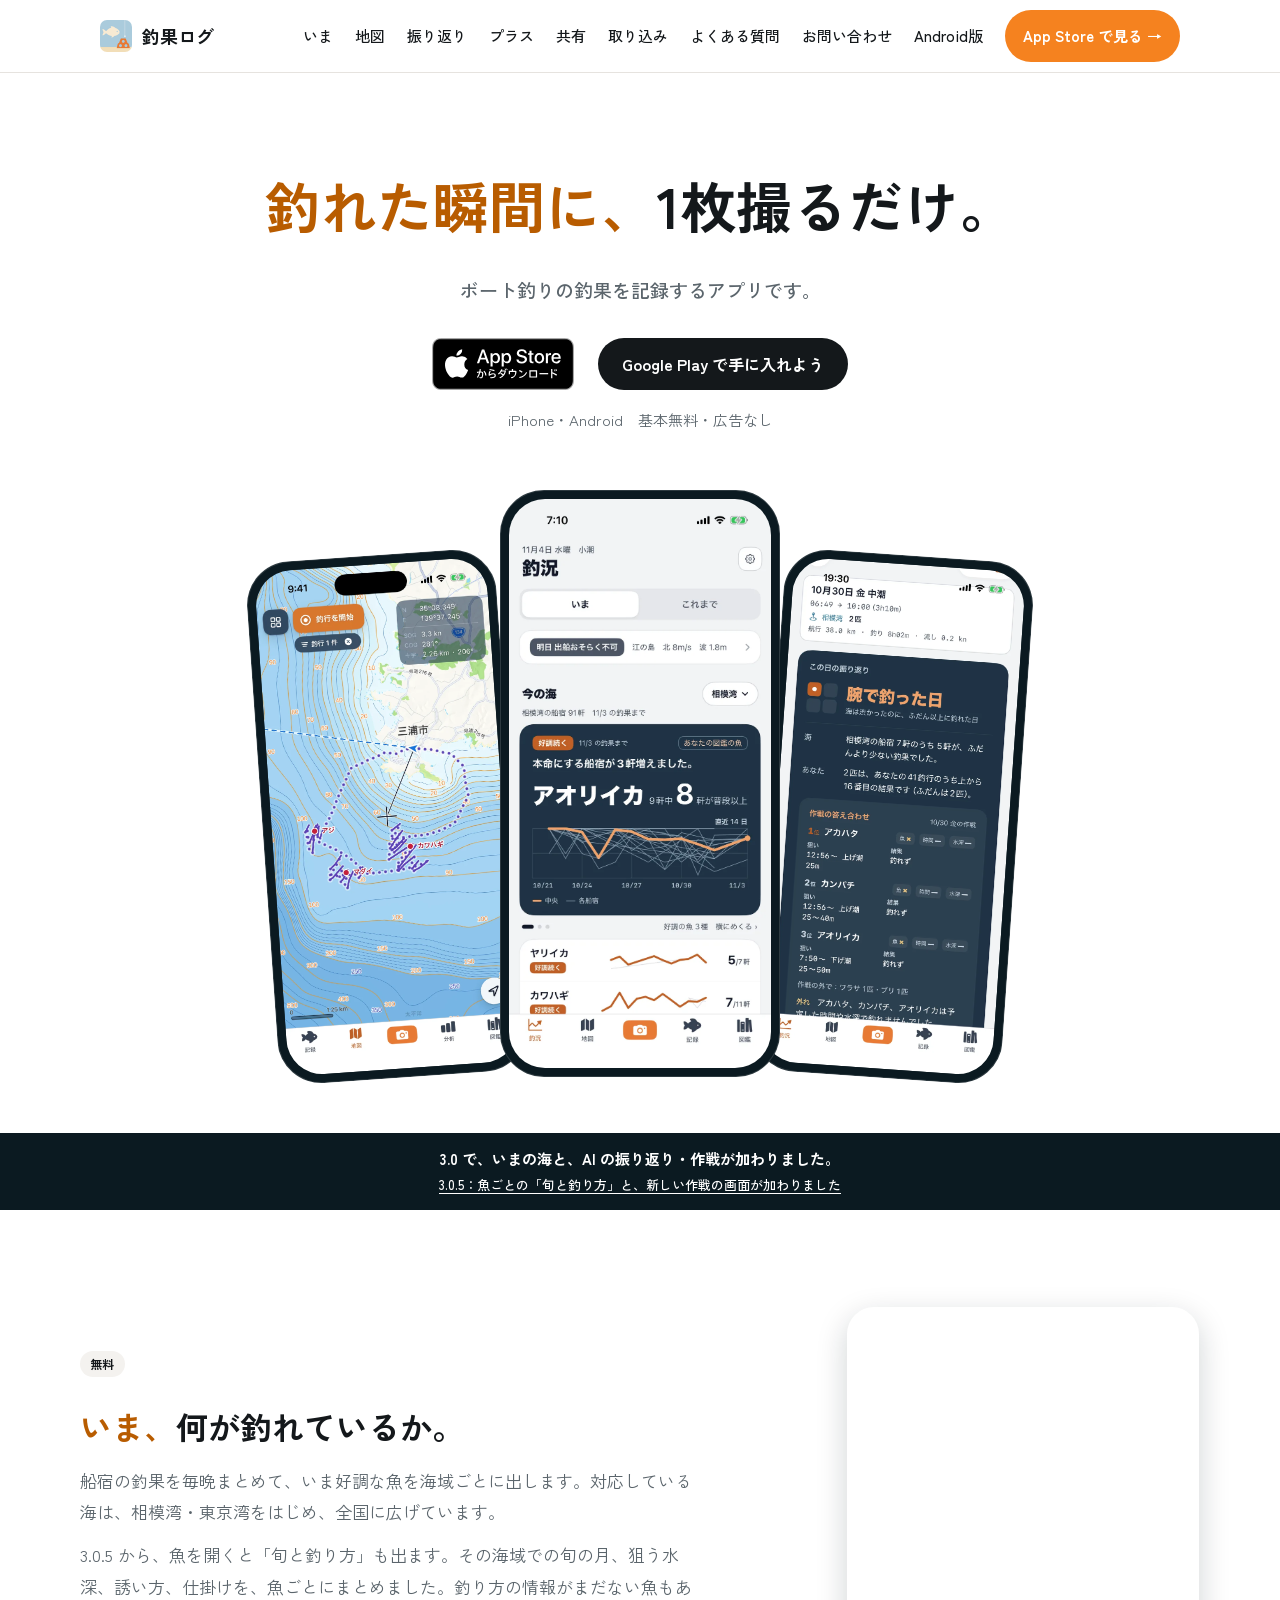
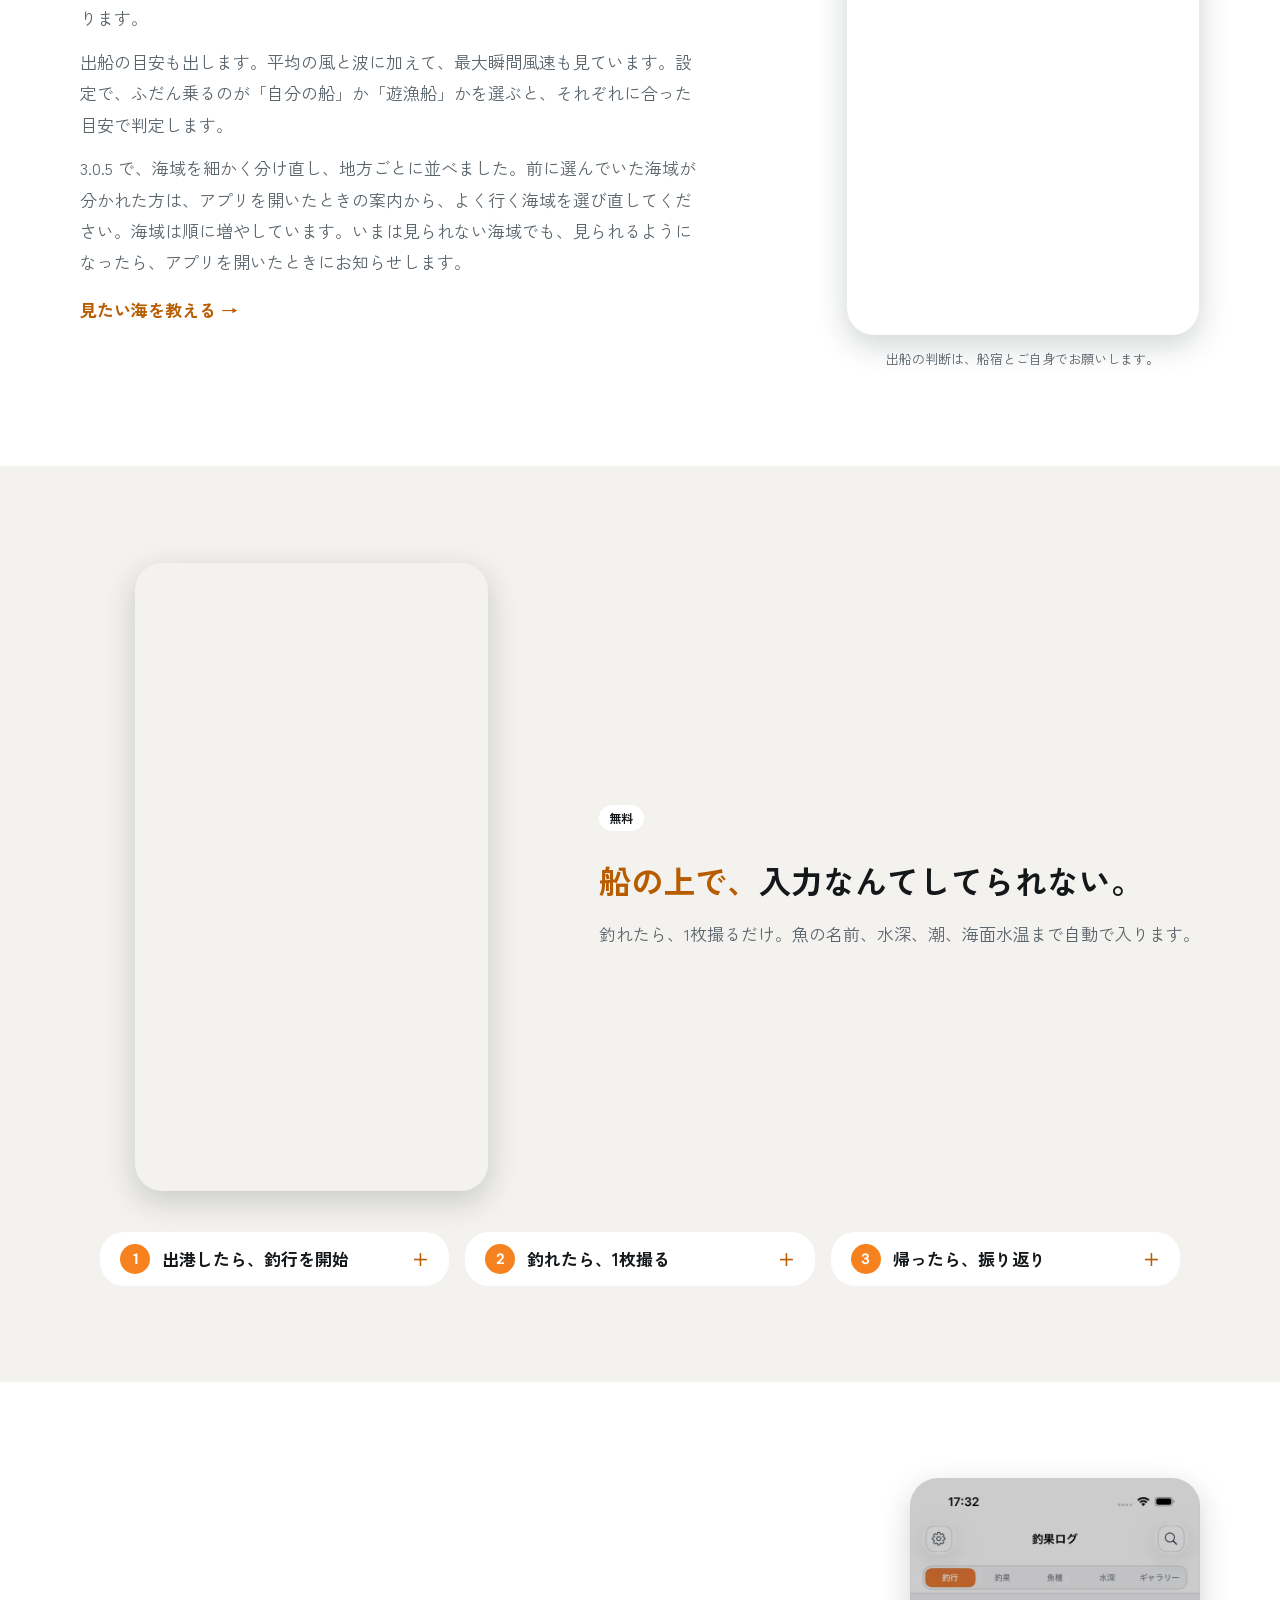
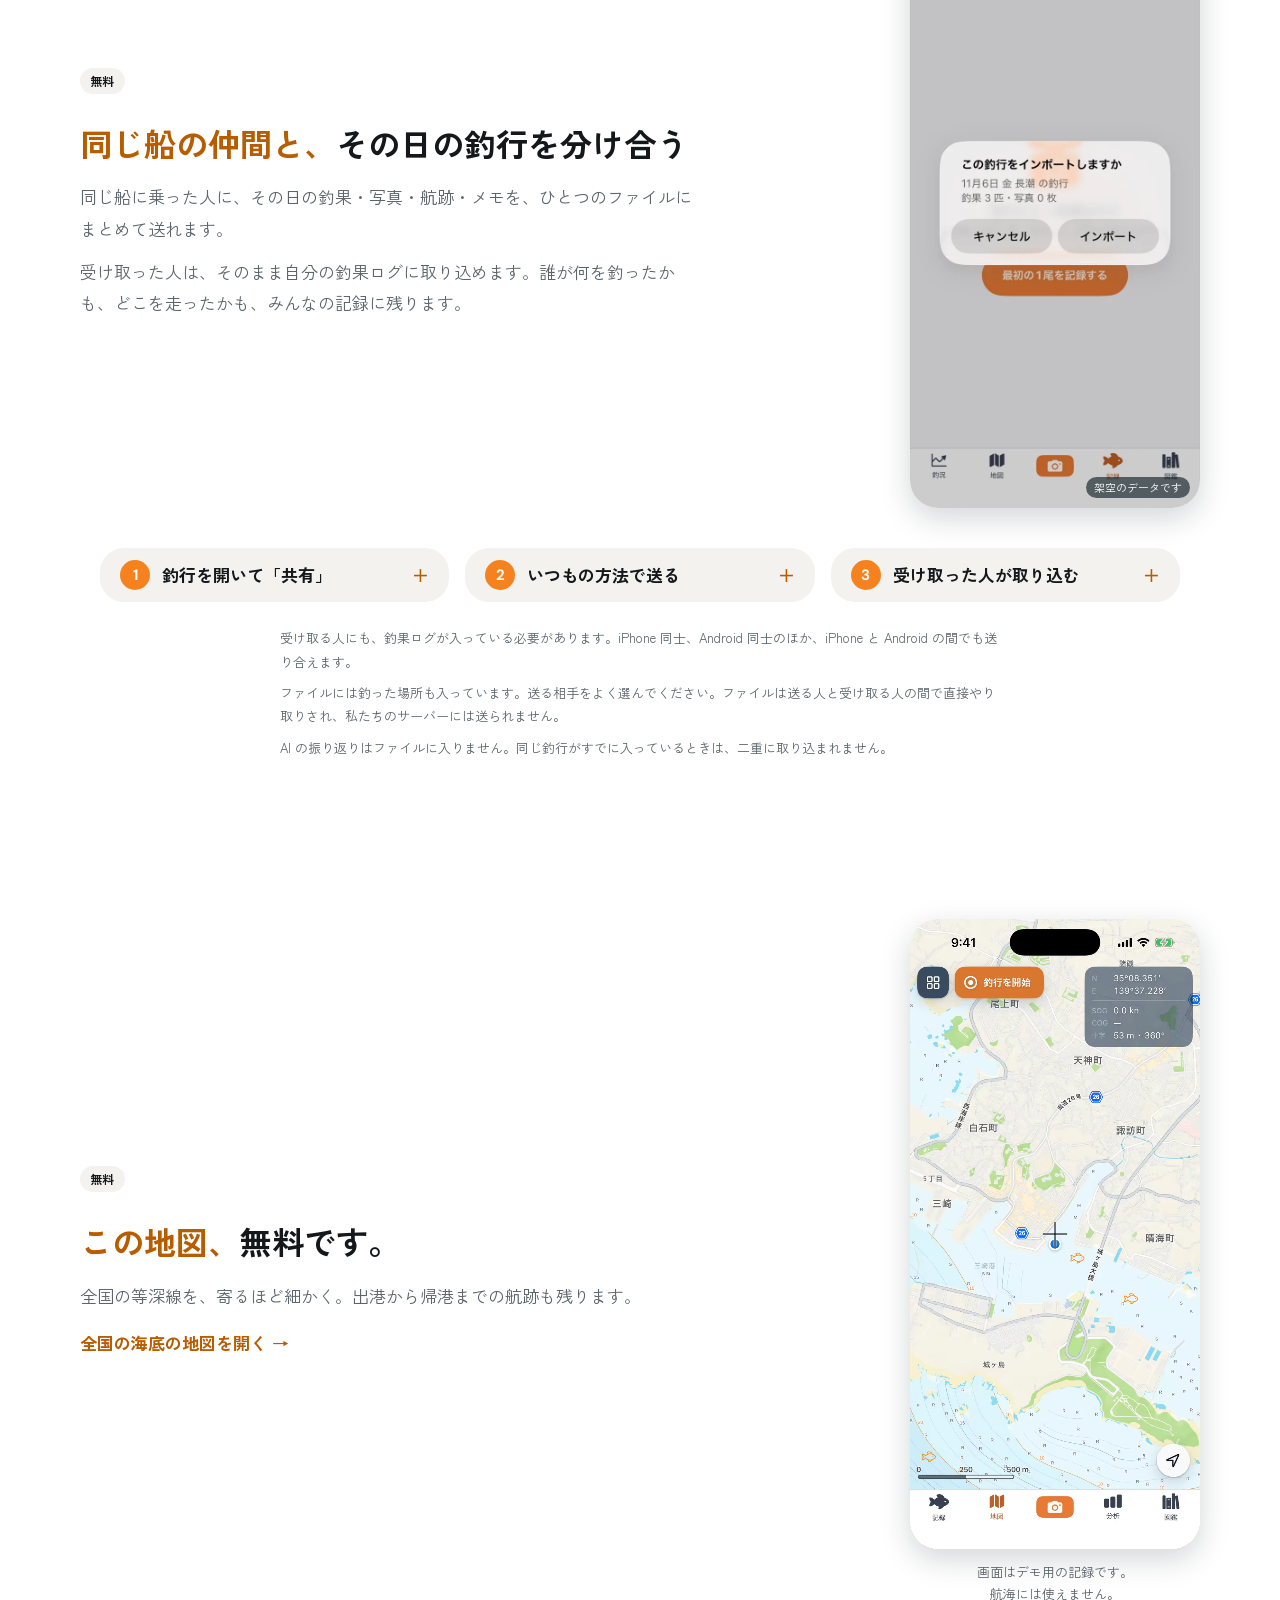
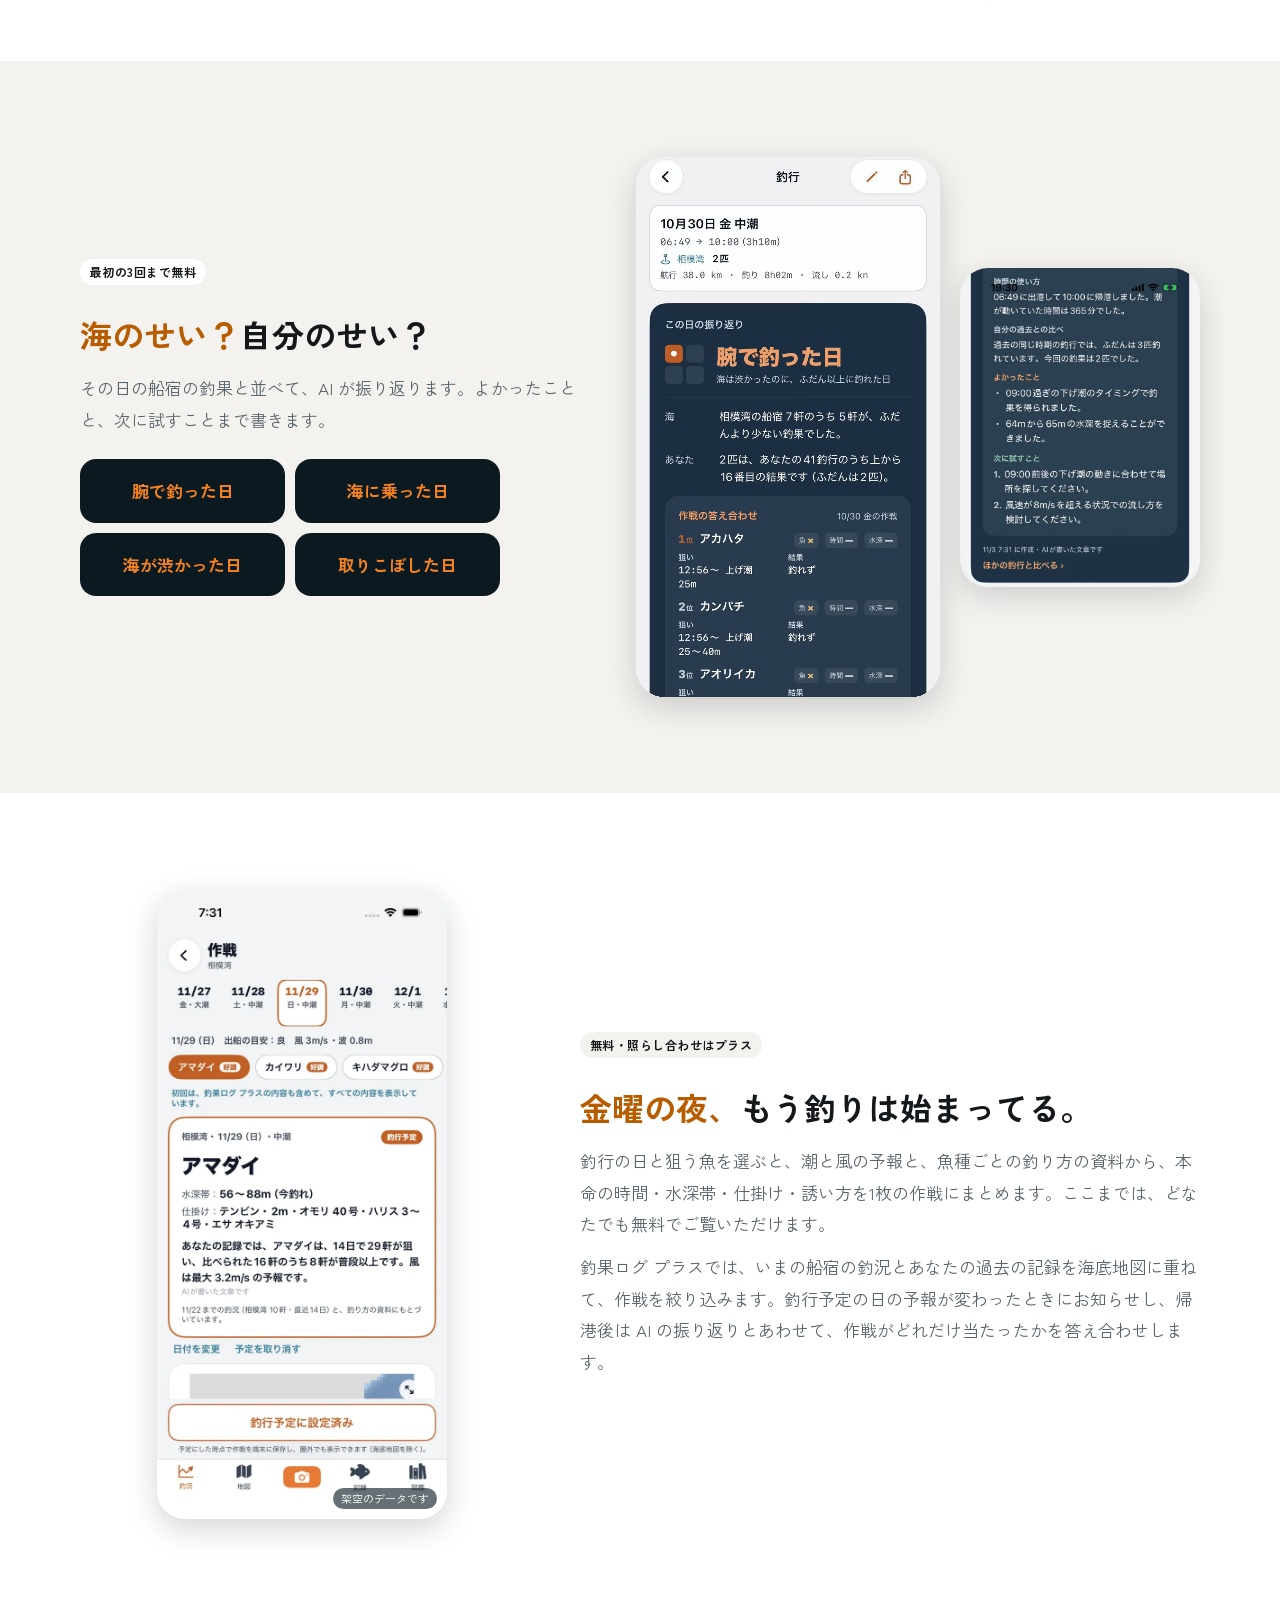
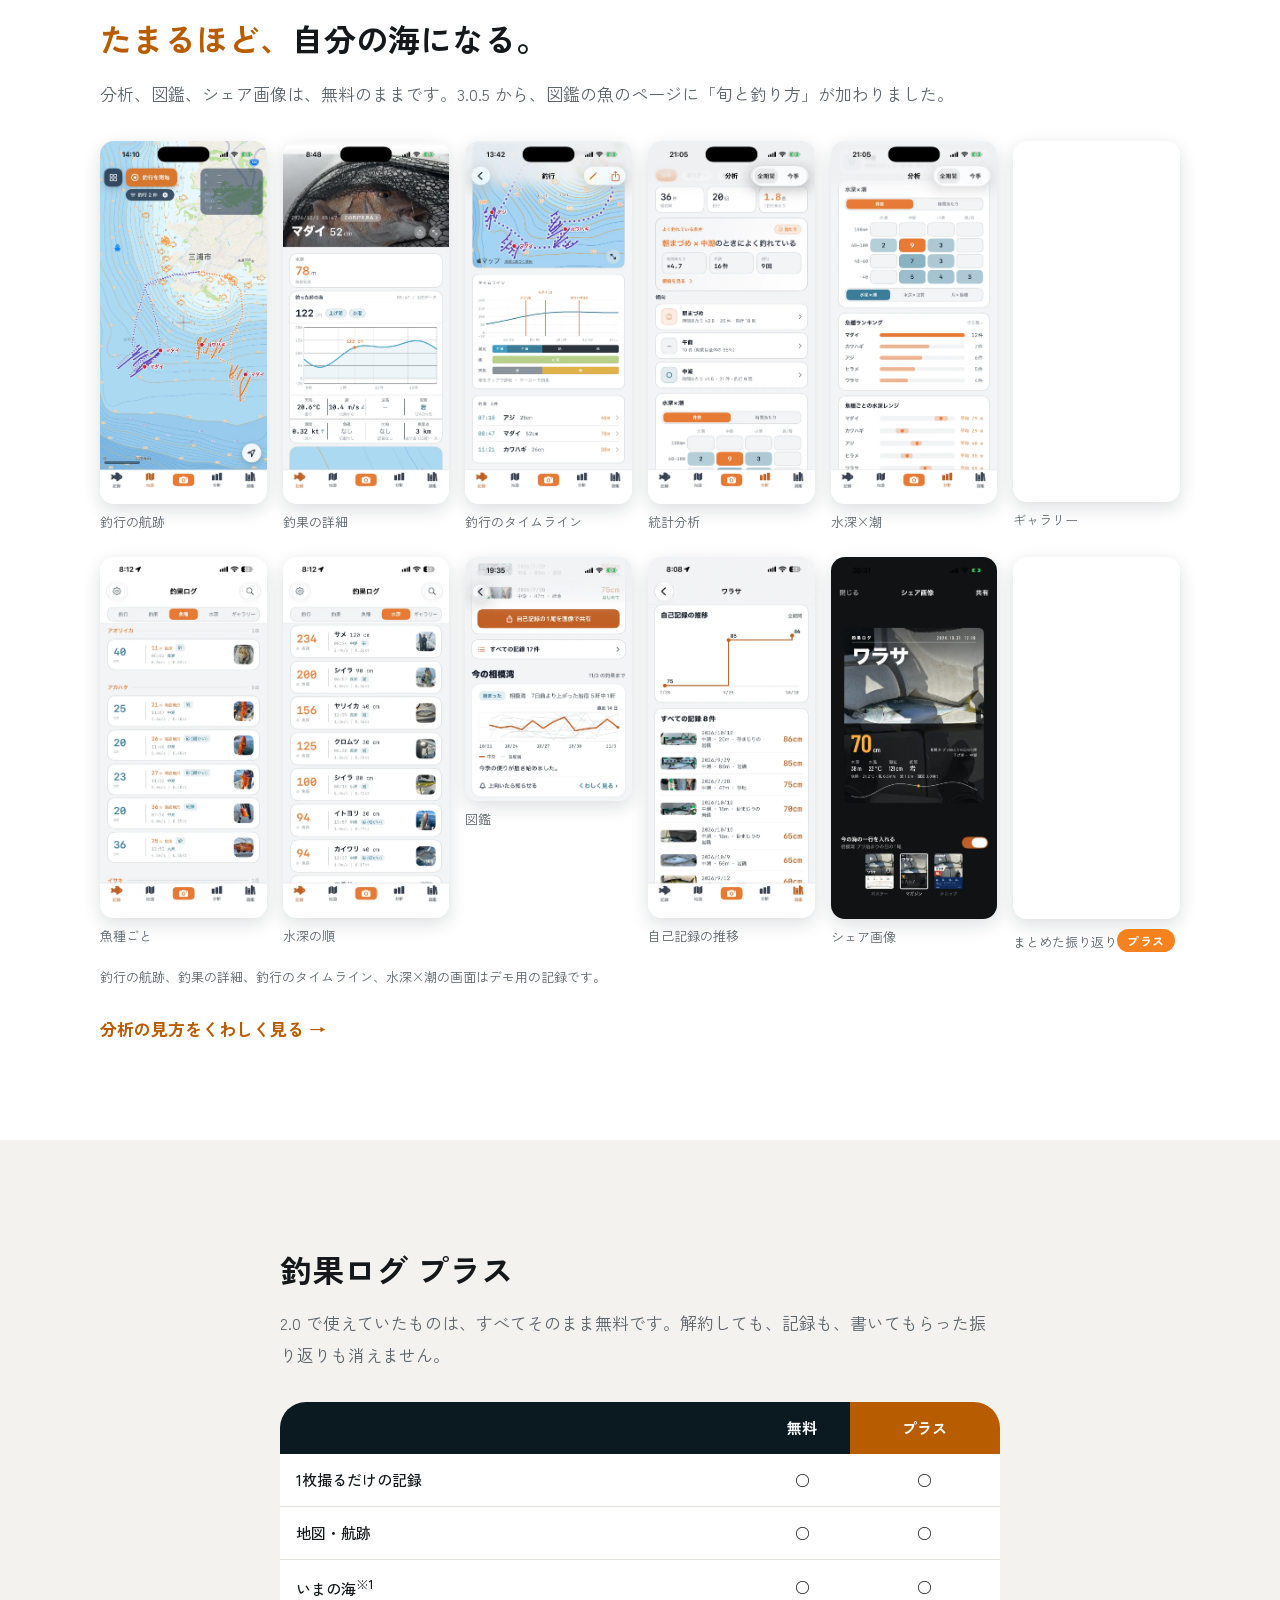
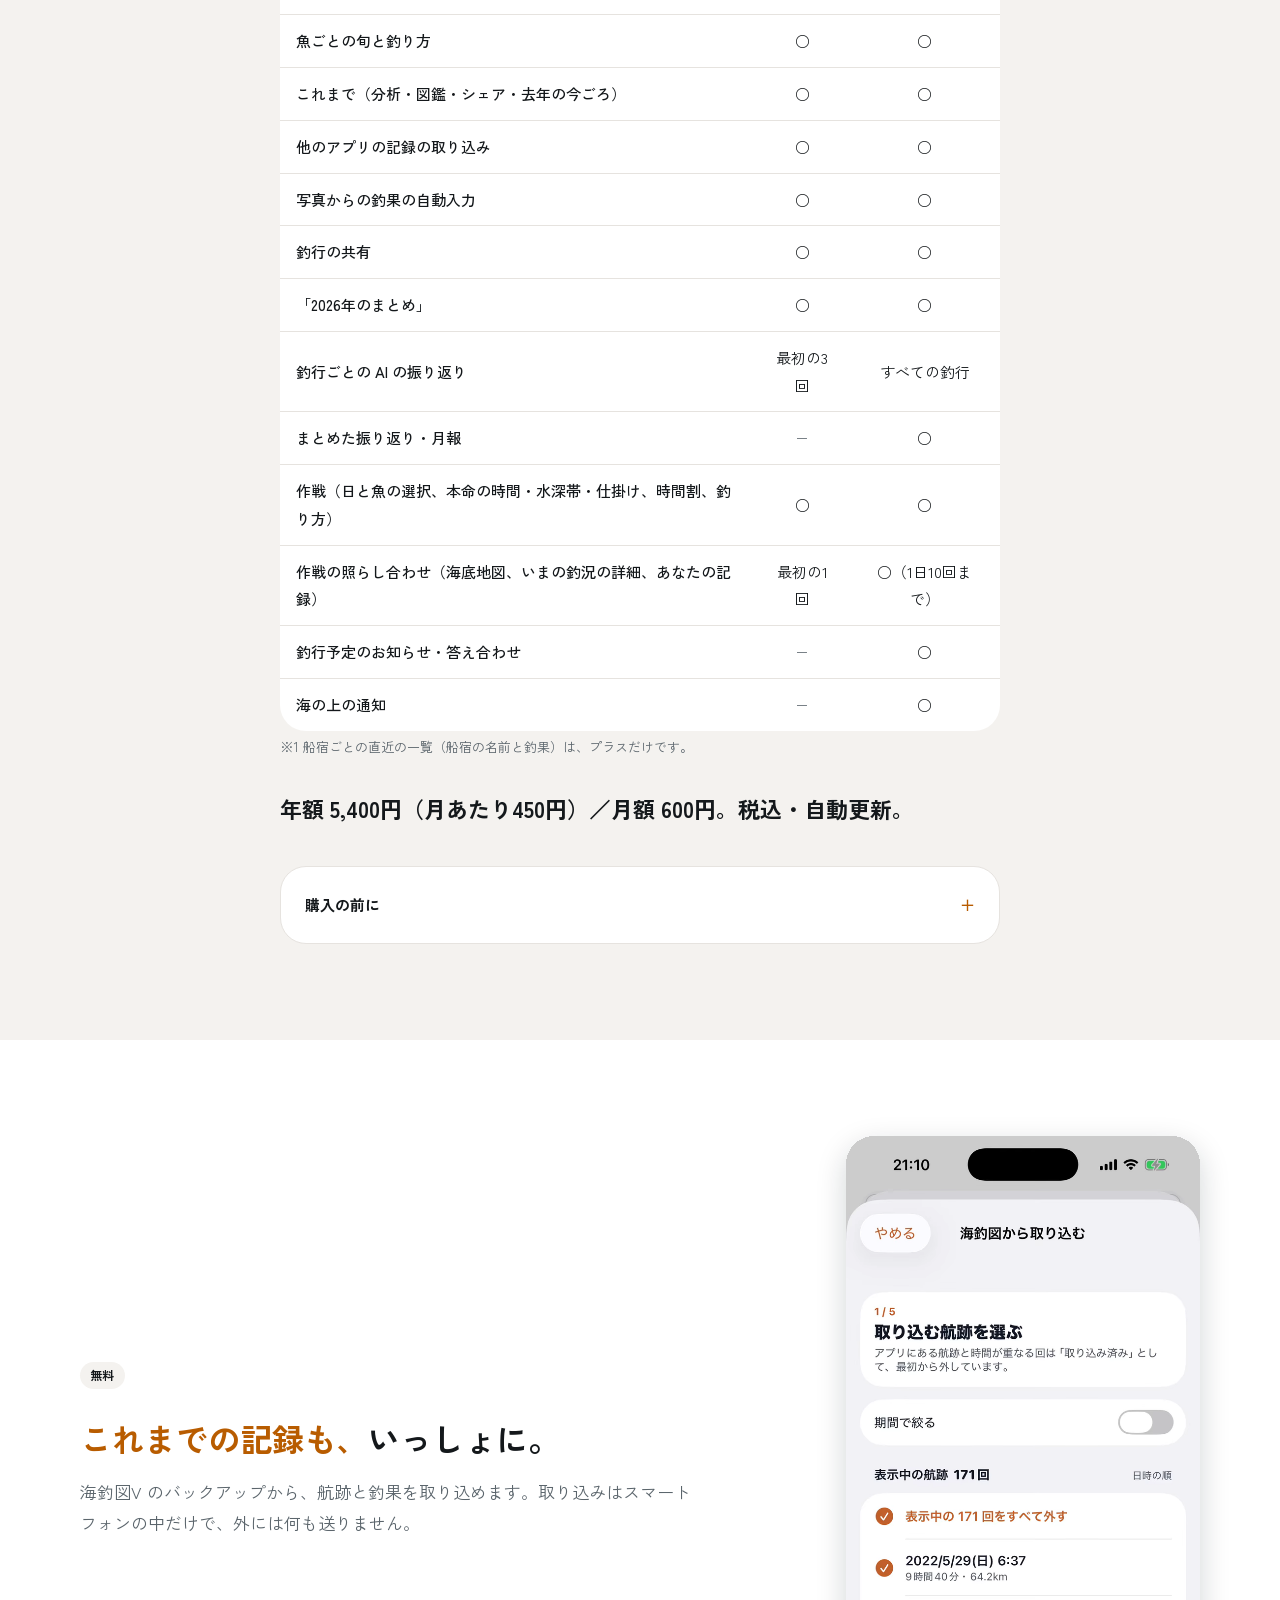
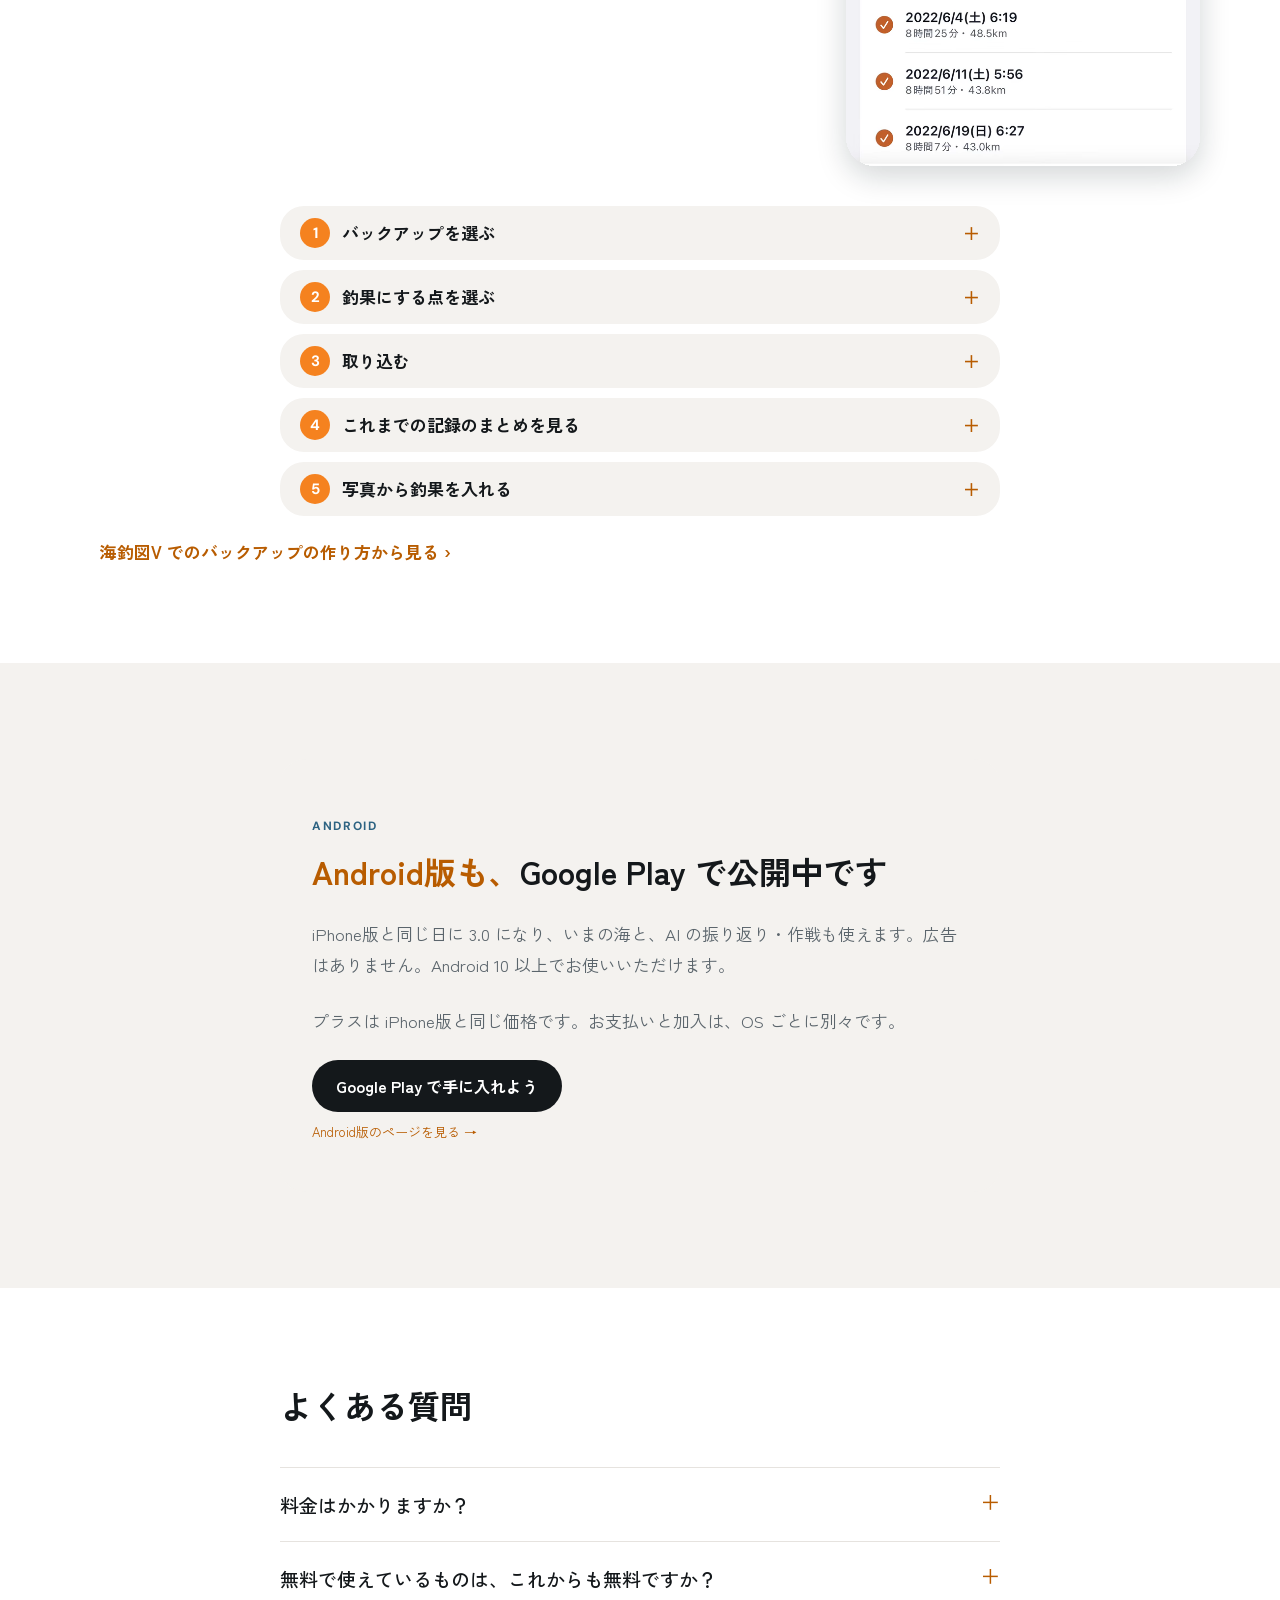
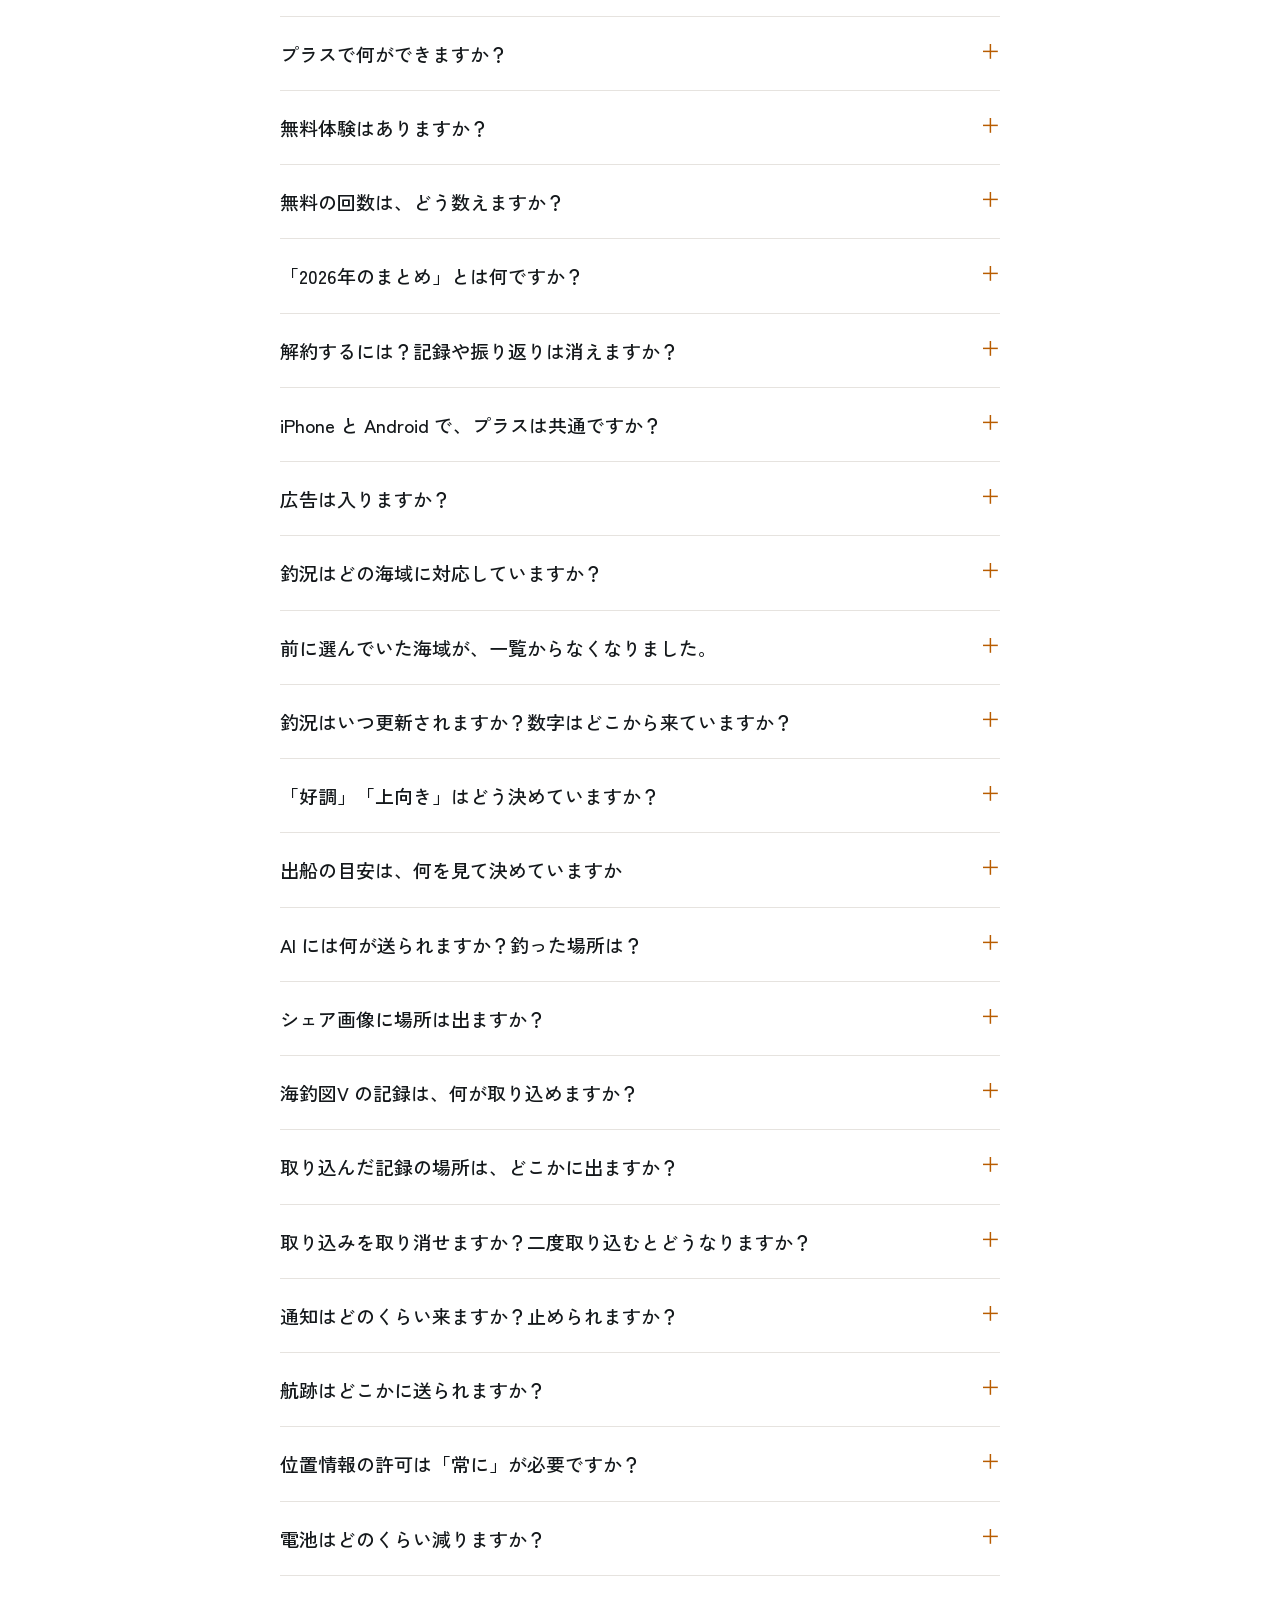
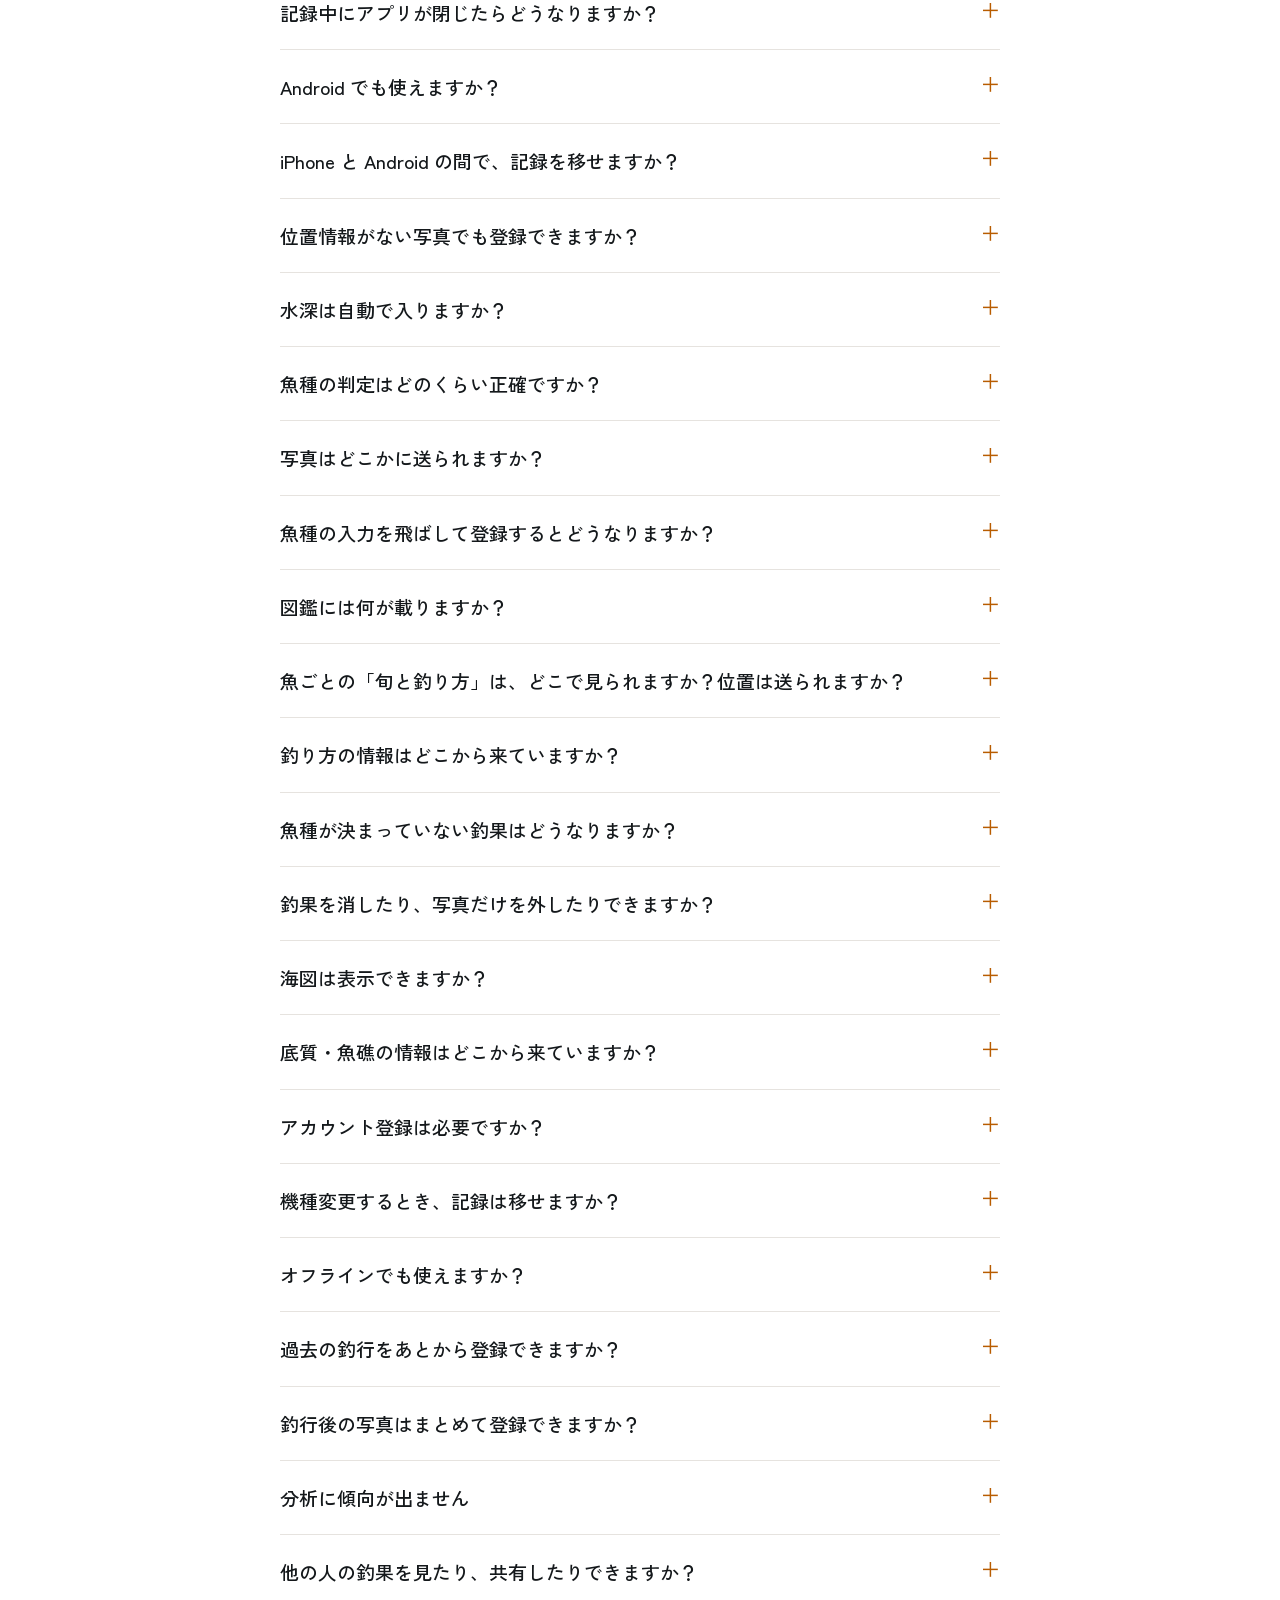
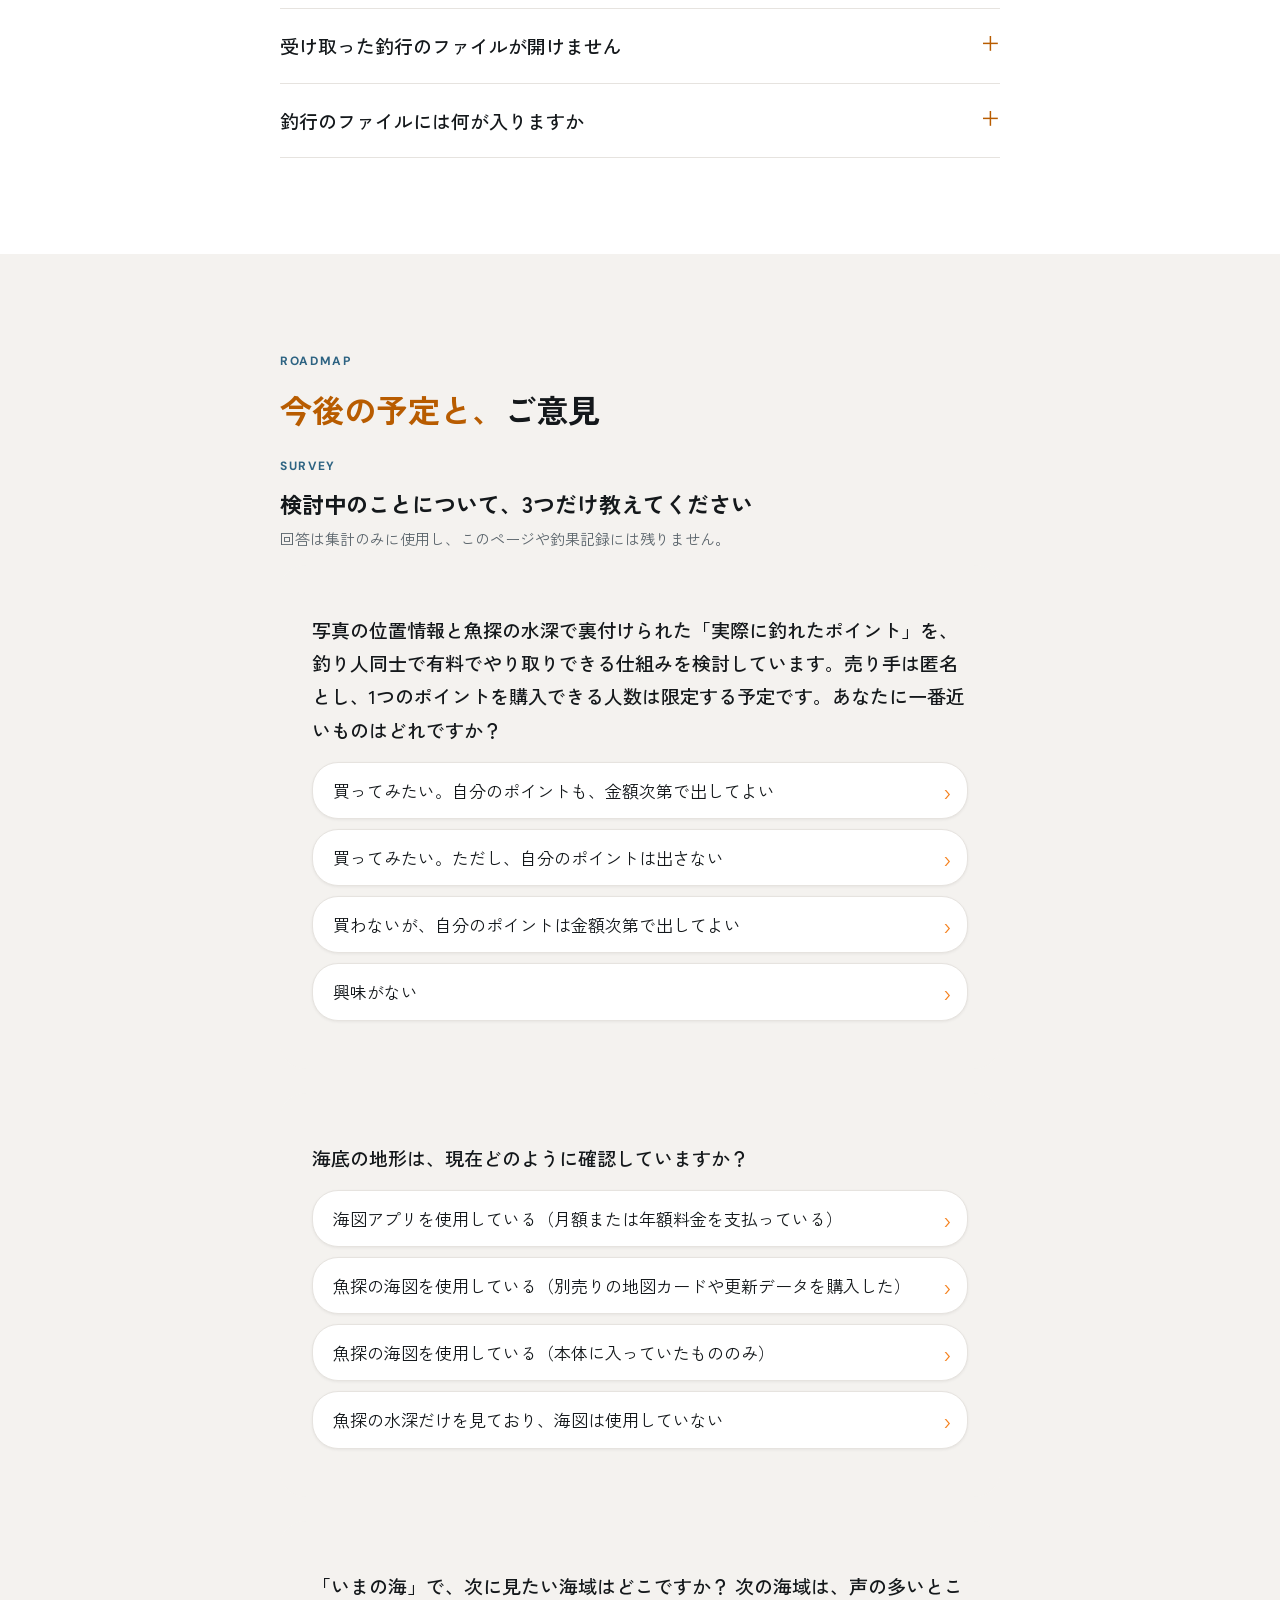
==== commit b0074eeb: "更新履歴の 3.0.5 の海域の行から「（一覧は24海域）」を外す（準備中の海域が公開されると古くなるため。ストアの文と同じ形） Co-Authored-By: Claude Opus 5.5 <no" ====
--- a/index.html
+++ b/index.html
@@ -1577,7 +1577,7 @@
           <tr><th scope="col">版</th><th scope="col">おもな変更</th></tr>
         </thead>
         <tbody>
-          <tr id="changelog-305"><th scope="row"><span class="nw">3.0.5</span><br><span class="changelog__date">2026年12月</span></th><td>・釣況と図鑑の魚の画面に「旬と釣り方」を追加しました。その海域での旬の月、狙う水深、誘い方、仕掛けを表示します。読み込むときに、位置は送信しません。<br>・作戦の画面を作り直しました。釣行の日と狙う魚を選択すると、本命の時間・水深帯・仕掛けを1枚にまとめた作戦を表示します。<br>・釣況の「いま」の一番上に「次の釣行」を表示し、そこから作戦を開くようにしました。これまでの「あなた × 今の海」の欄はなくなりました。<br>・魚種ごとの釣り方の資料をもとに、仕掛け・エサ・誘い方・時間割を表示します。この部分は、どなたでも回数の制限なくご覧いただけます。<br>・釣行予定にした作戦は端末に保存され、電波のない沖でも表示できます（海底地図を除く）。<br>・釣行予定の日の予報や釣況が大きく変わった場合は、通知でお知らせすることがあります（釣果ログ プラス）。<br>・釣行の画面に「写真を探す」を追加しました。釣行の時間に撮影した魚の写真を探し、釣果に写真と魚種を入力します。海釣図V から取り込んだ釣行にも使用できます。写真の解析はスマートフォンの中で行います。<br>・釣行の時間外に撮影した写真からも、日時と場所を選択して釣果を追加できるようにしました。<br>・釣果の画面に「この釣果を削除」と「写真を外す」を追加しました。<br>・釣況の海域を分け直し、地方ごとに並べました（一覧は24海域）。選択していた海域が分かれた場合は、海域の一覧から選び直してください。<br>・2026年の釣行・釣果・自己記録をまとめた「2026年のまとめ」を追加しました。共有用の画像も作成できます。表示は2027年1月31日までです。<br>・出世魚（ワカシ〜ブリ、セイゴ〜スズキ など）の呼び名を、同じ魚として扱うようにしました。<br>・AI の振り返りと作戦の無料の回数を、別々に数えるようにしました。アプリを入れ直した場合も、作戦の無料の初回は、同じ日と魚であればもう一度表示できます。<br>・潮の曲線の表示などを修正しました。</td></tr>
+          <tr id="changelog-305"><th scope="row"><span class="nw">3.0.5</span><br><span class="changelog__date">2026年12月</span></th><td>・釣況と図鑑の魚の画面に「旬と釣り方」を追加しました。その海域での旬の月、狙う水深、誘い方、仕掛けを表示します。読み込むときに、位置は送信しません。<br>・作戦の画面を作り直しました。釣行の日と狙う魚を選択すると、本命の時間・水深帯・仕掛けを1枚にまとめた作戦を表示します。<br>・釣況の「いま」の一番上に「次の釣行」を表示し、そこから作戦を開くようにしました。これまでの「あなた × 今の海」の欄はなくなりました。<br>・魚種ごとの釣り方の資料をもとに、仕掛け・エサ・誘い方・時間割を表示します。この部分は、どなたでも回数の制限なくご覧いただけます。<br>・釣行予定にした作戦は端末に保存され、電波のない沖でも表示できます（海底地図を除く）。<br>・釣行予定の日の予報や釣況が大きく変わった場合は、通知でお知らせすることがあります（釣果ログ プラス）。<br>・釣行の画面に「写真を探す」を追加しました。釣行の時間に撮影した魚の写真を探し、釣果に写真と魚種を入力します。海釣図V から取り込んだ釣行にも使用できます。写真の解析はスマートフォンの中で行います。<br>・釣行の時間外に撮影した写真からも、日時と場所を選択して釣果を追加できるようにしました。<br>・釣果の画面に「この釣果を削除」と「写真を外す」を追加しました。<br>・釣況の海域を分け直し、地方ごとに並べました。選択していた海域が分かれた場合は、海域の一覧から選び直してください。<br>・2026年の釣行・釣果・自己記録をまとめた「2026年のまとめ」を追加しました。共有用の画像も作成できます。表示は2027年1月31日までです。<br>・出世魚（ワカシ〜ブリ、セイゴ〜スズキ など）の呼び名を、同じ魚として扱うようにしました。<br>・AI の振り返りと作戦の無料の回数を、別々に数えるようにしました。アプリを入れ直した場合も、作戦の無料の初回は、同じ日と魚であればもう一度表示できます。<br>・潮の曲線の表示などを修正しました。</td></tr>
           <tr><th scope="row"><span class="nw">3.0.4</span><br><span class="changelog__date">2026年11月</span></th><td>・航跡をタップすると、その地点を通過した時刻と水深を表示します。表示した地点から、写真がなくても釣果を追加できます。<br>・他のアプリで撮影した写真から、撮影時刻をもとに航跡上の地点へ釣果を追加できます。ヒットした時刻に合わせて調整できます。<br>・同船者から受け取った釣行にも、ご自身の釣果を追加できます。<br>・地図を拡大すると、画面の隅に広域の地図を表示し、現在見ている範囲を示します。<br>・地図を縮小したときも、航跡を細い線で表示するようにしました。<br>・作戦画面で、狙う魚を選択できるようにしました（釣果ログ プラス）。<br>・天気予報の取得先を二重にし、予報を取得できない場合を少なくしました。<br>・作戦の作成が終わらない場合がある問題、潮の予報が表示されない問題などを修正しました。</td></tr>
           <tr><th scope="row"><span class="nw">3.0.3</span><br><span class="changelog__date">2026年11月</span></th><td>同じ船に乗った人と、その日の釣行をファイルで分け合えるようになりました。出船の目安に最大瞬間風速を加え、「自分の船」と「遊漁船」で目安を選べるようにしました。海釣図Vから取り込んだあとに、これまでの記録のまとめを表示します。見られるようになった海域を、アプリを開いたときにお知らせします。魚種の判定が違っていたときに、その場から知らせられるようにしました。</td></tr>
           <tr><th scope="row"><span class="nw">3.0</span><br><span class="changelog__date">2026年11月7日</span></th><td>新しい［釣況］タブ（いまの海・明日の出船の目安・気になる魚が上向いたときの通知）。AI の振り返りと作戦（合わせて3回まで無料）。釣果ログ プラス。海面水温（衛星）の自動入力。海釣図V の記録の取り込み。図鑑の作り直し。魚種を11種追加（全57種）。ほか、不具合の直し。Android版も同じ日に 3.0 に</td></tr>
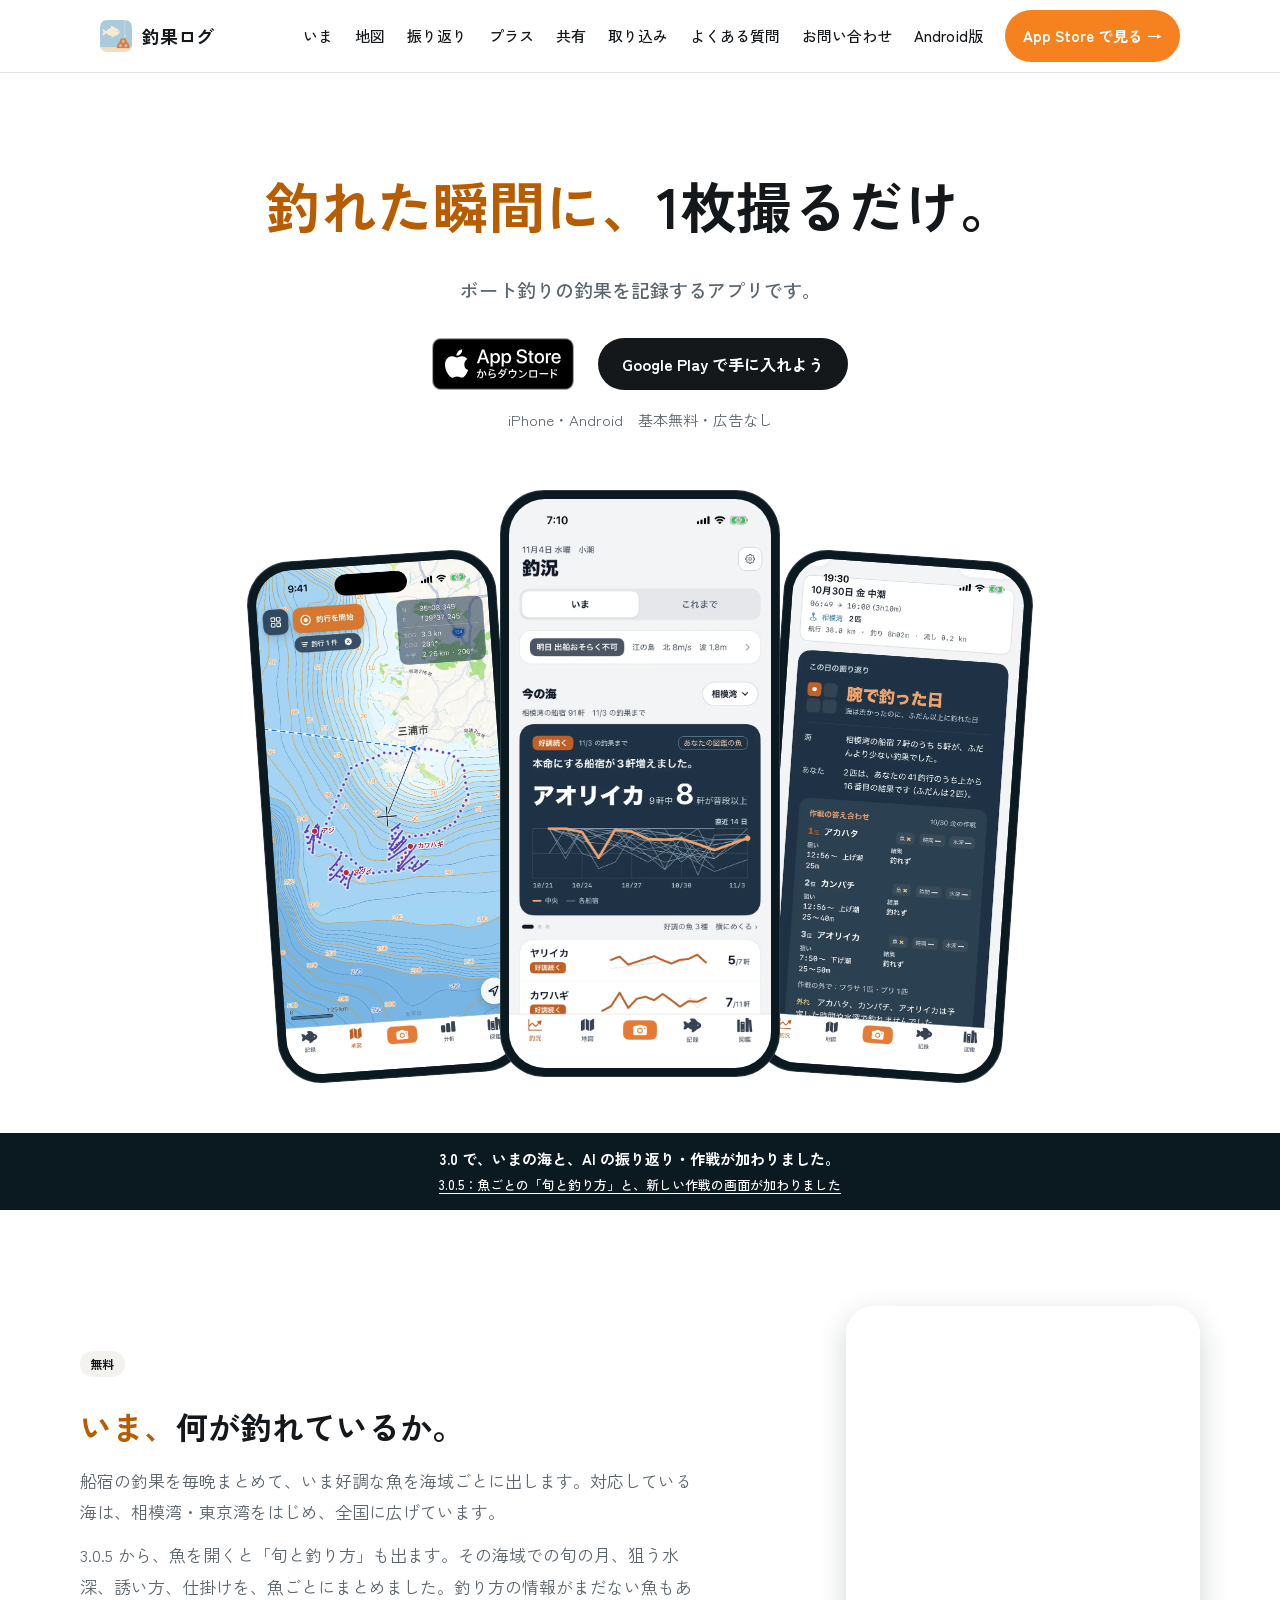
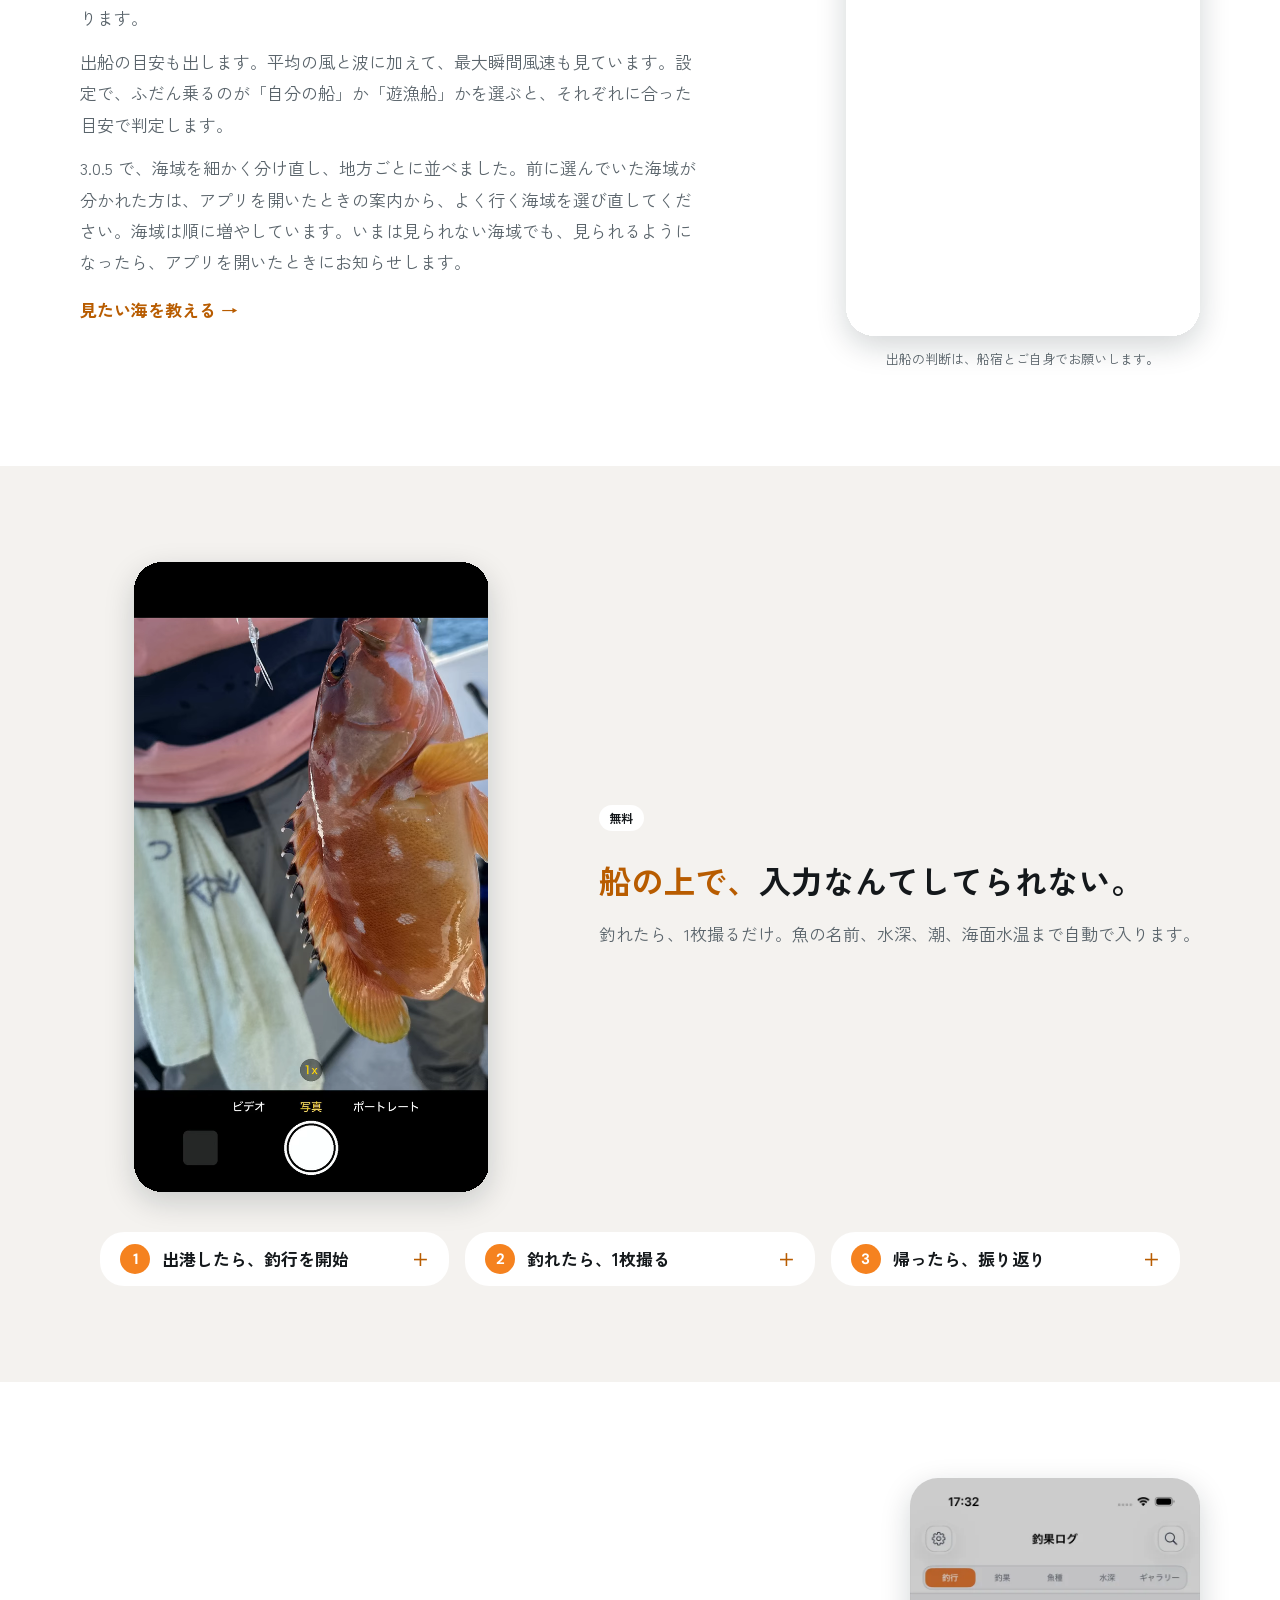
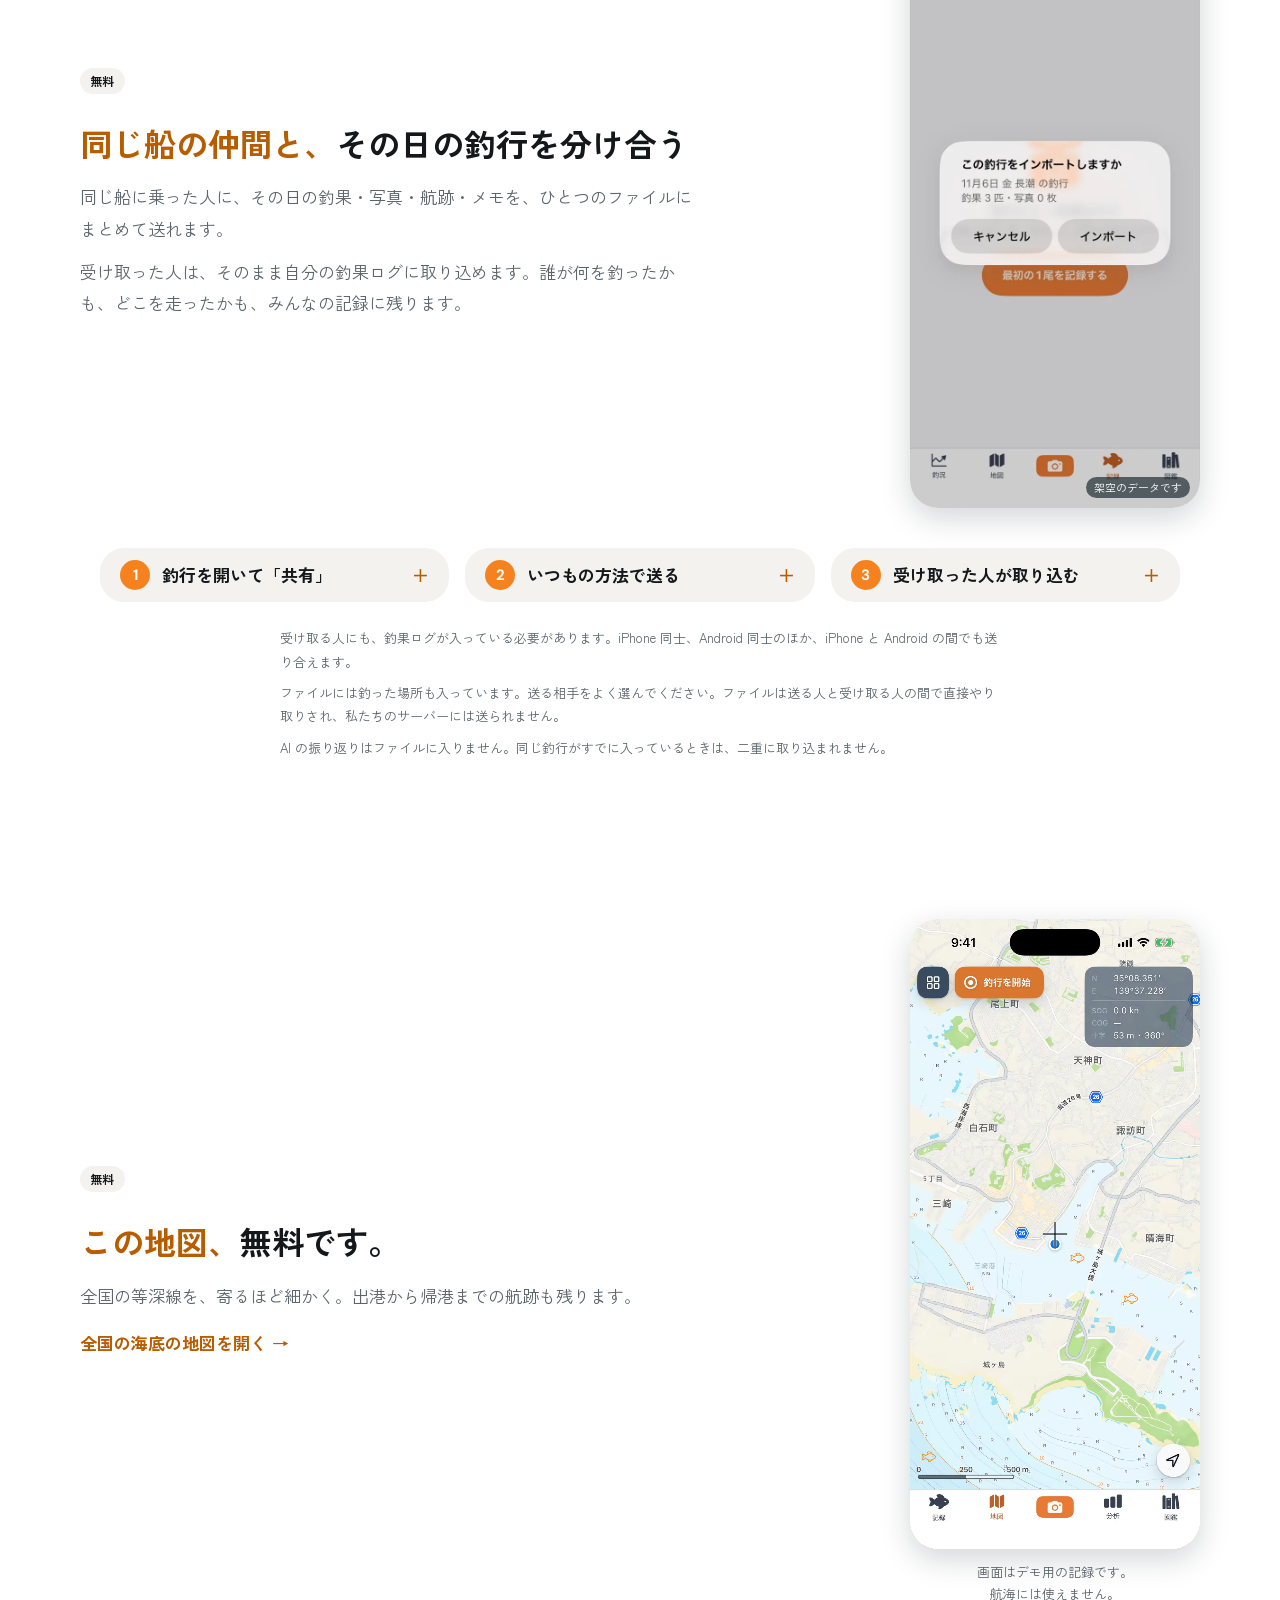
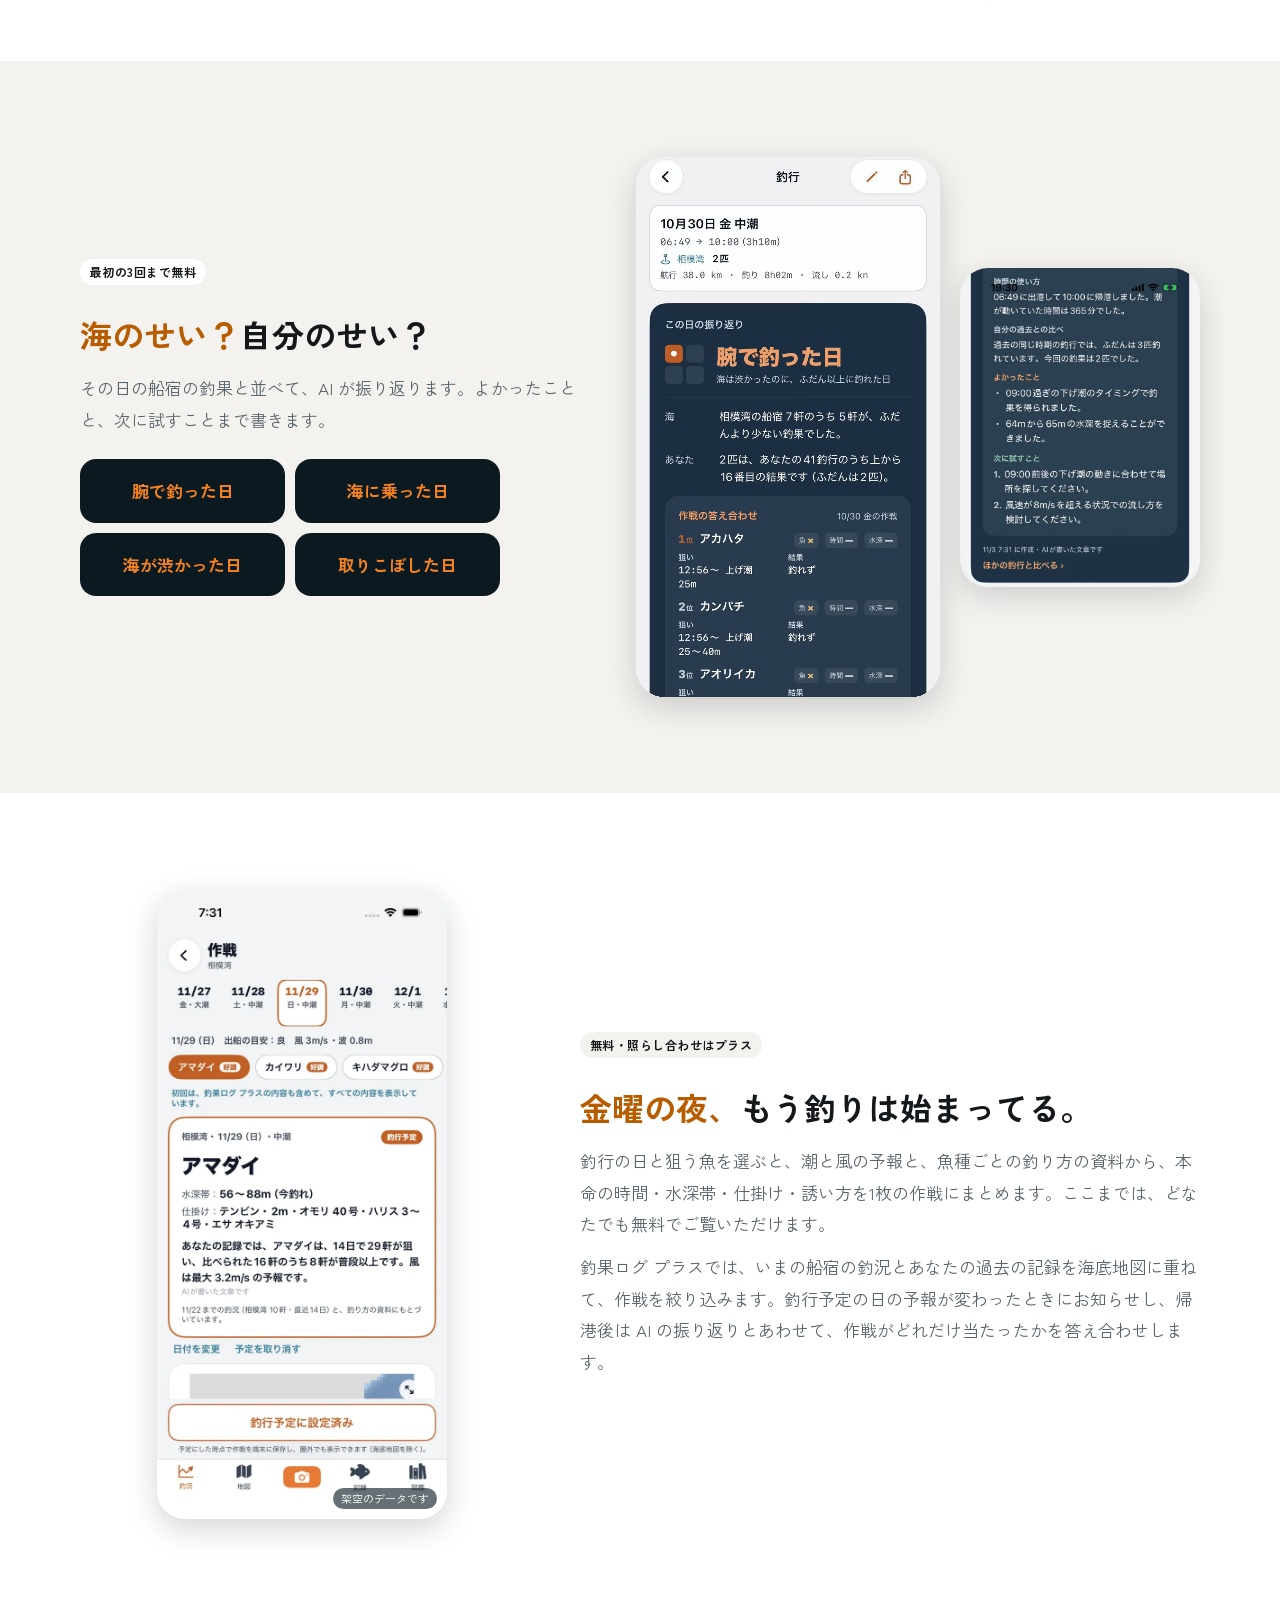
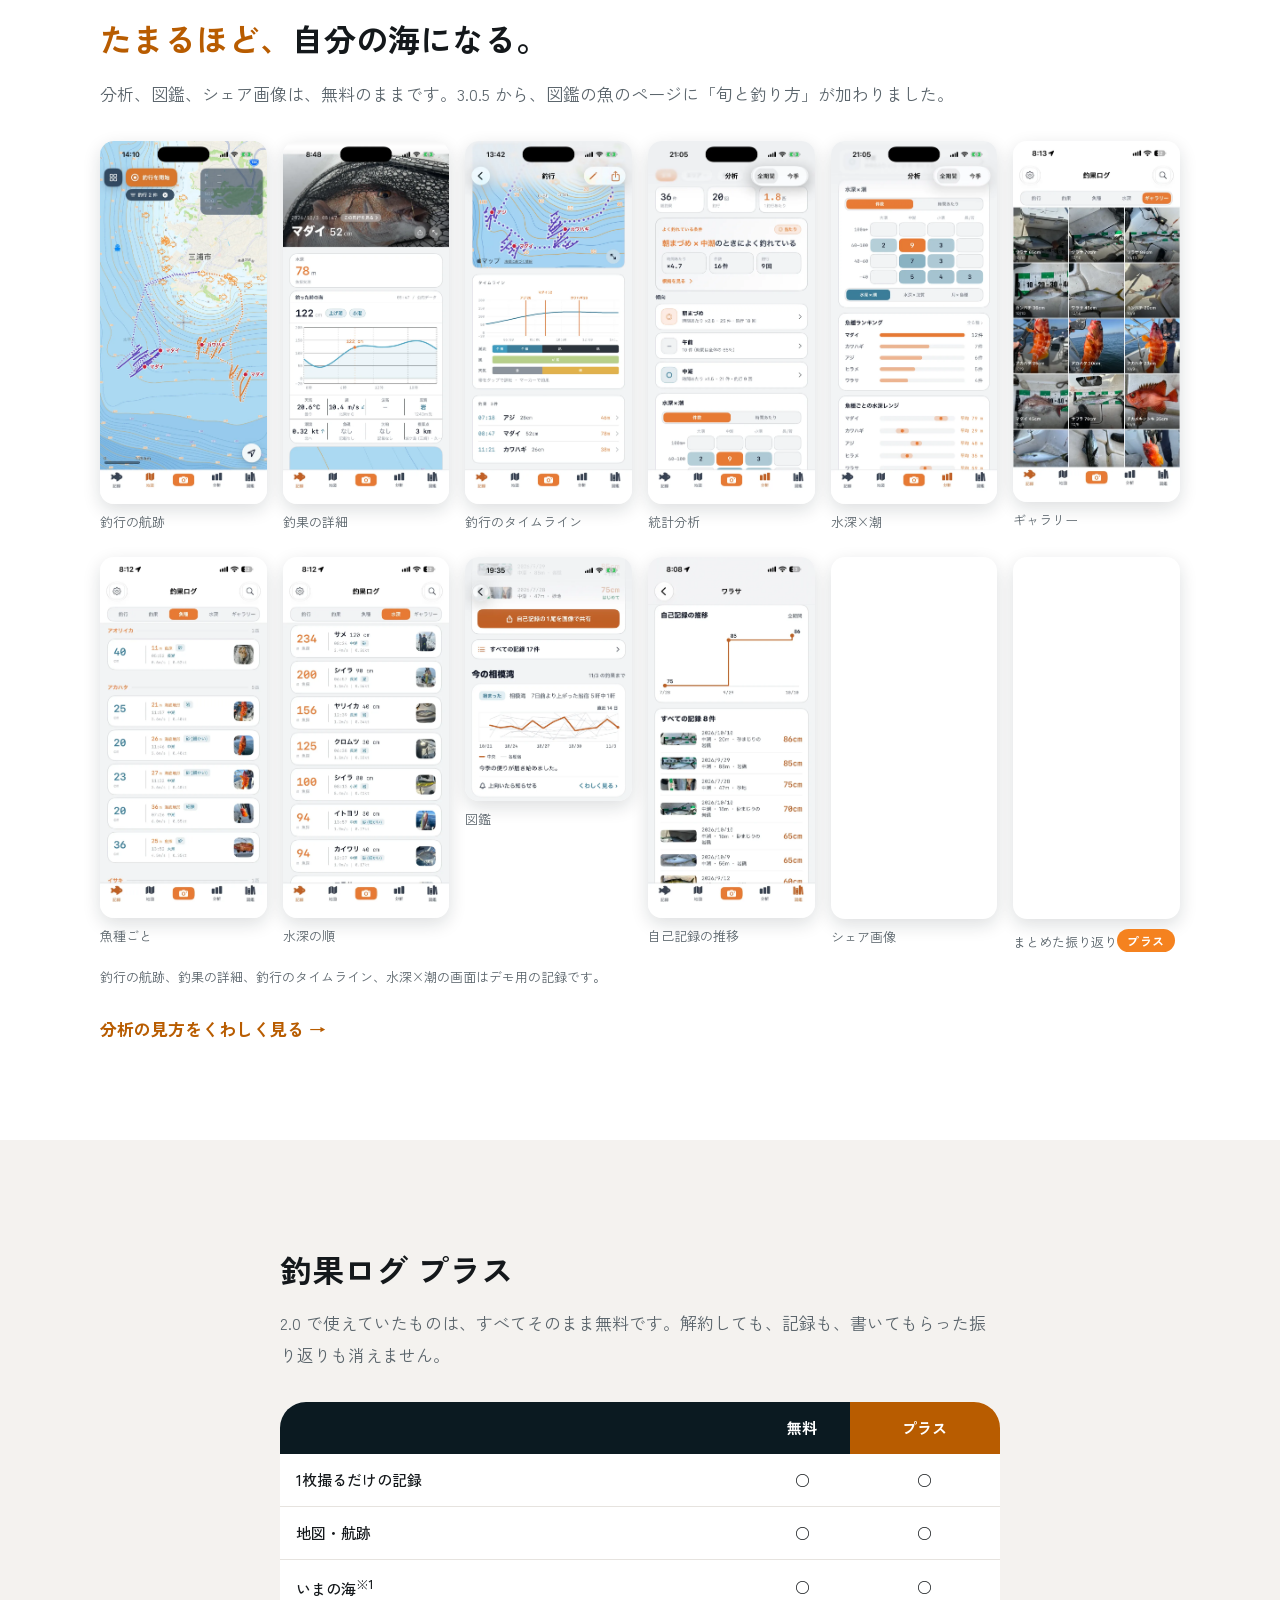
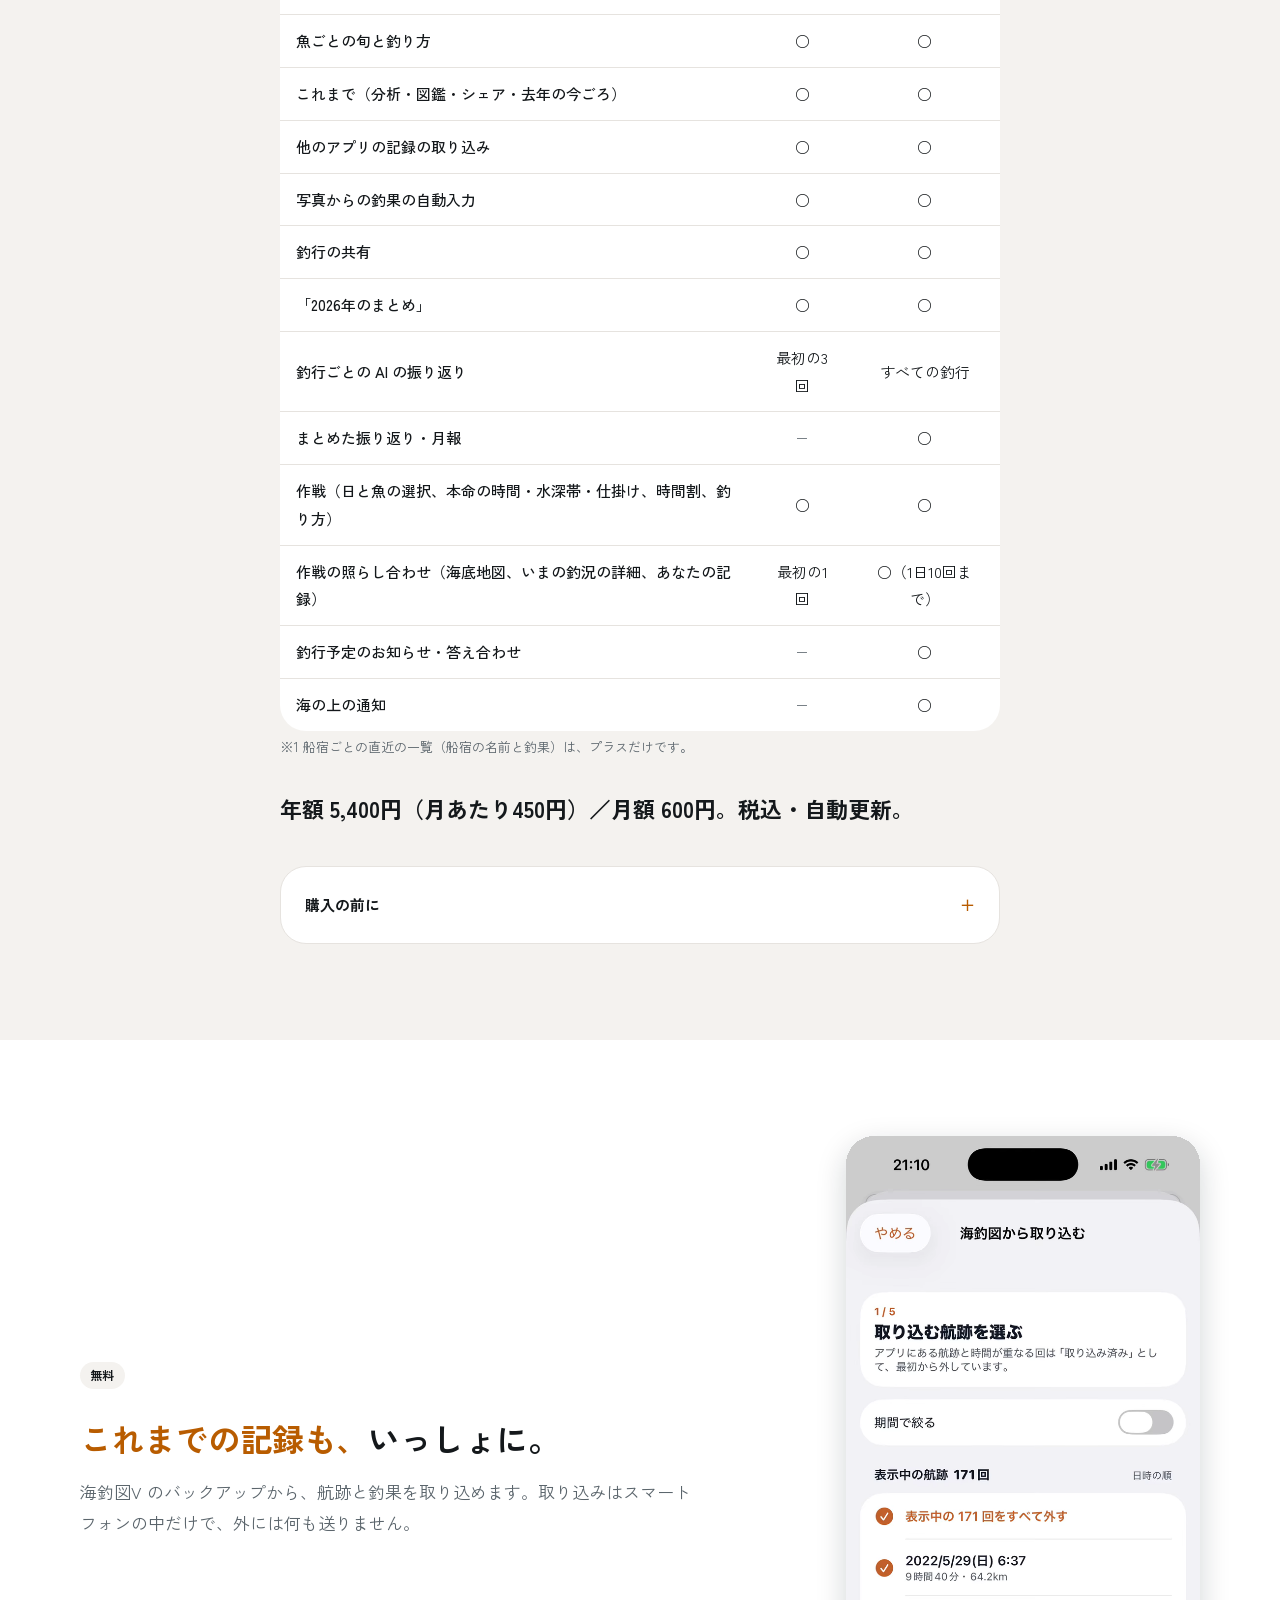
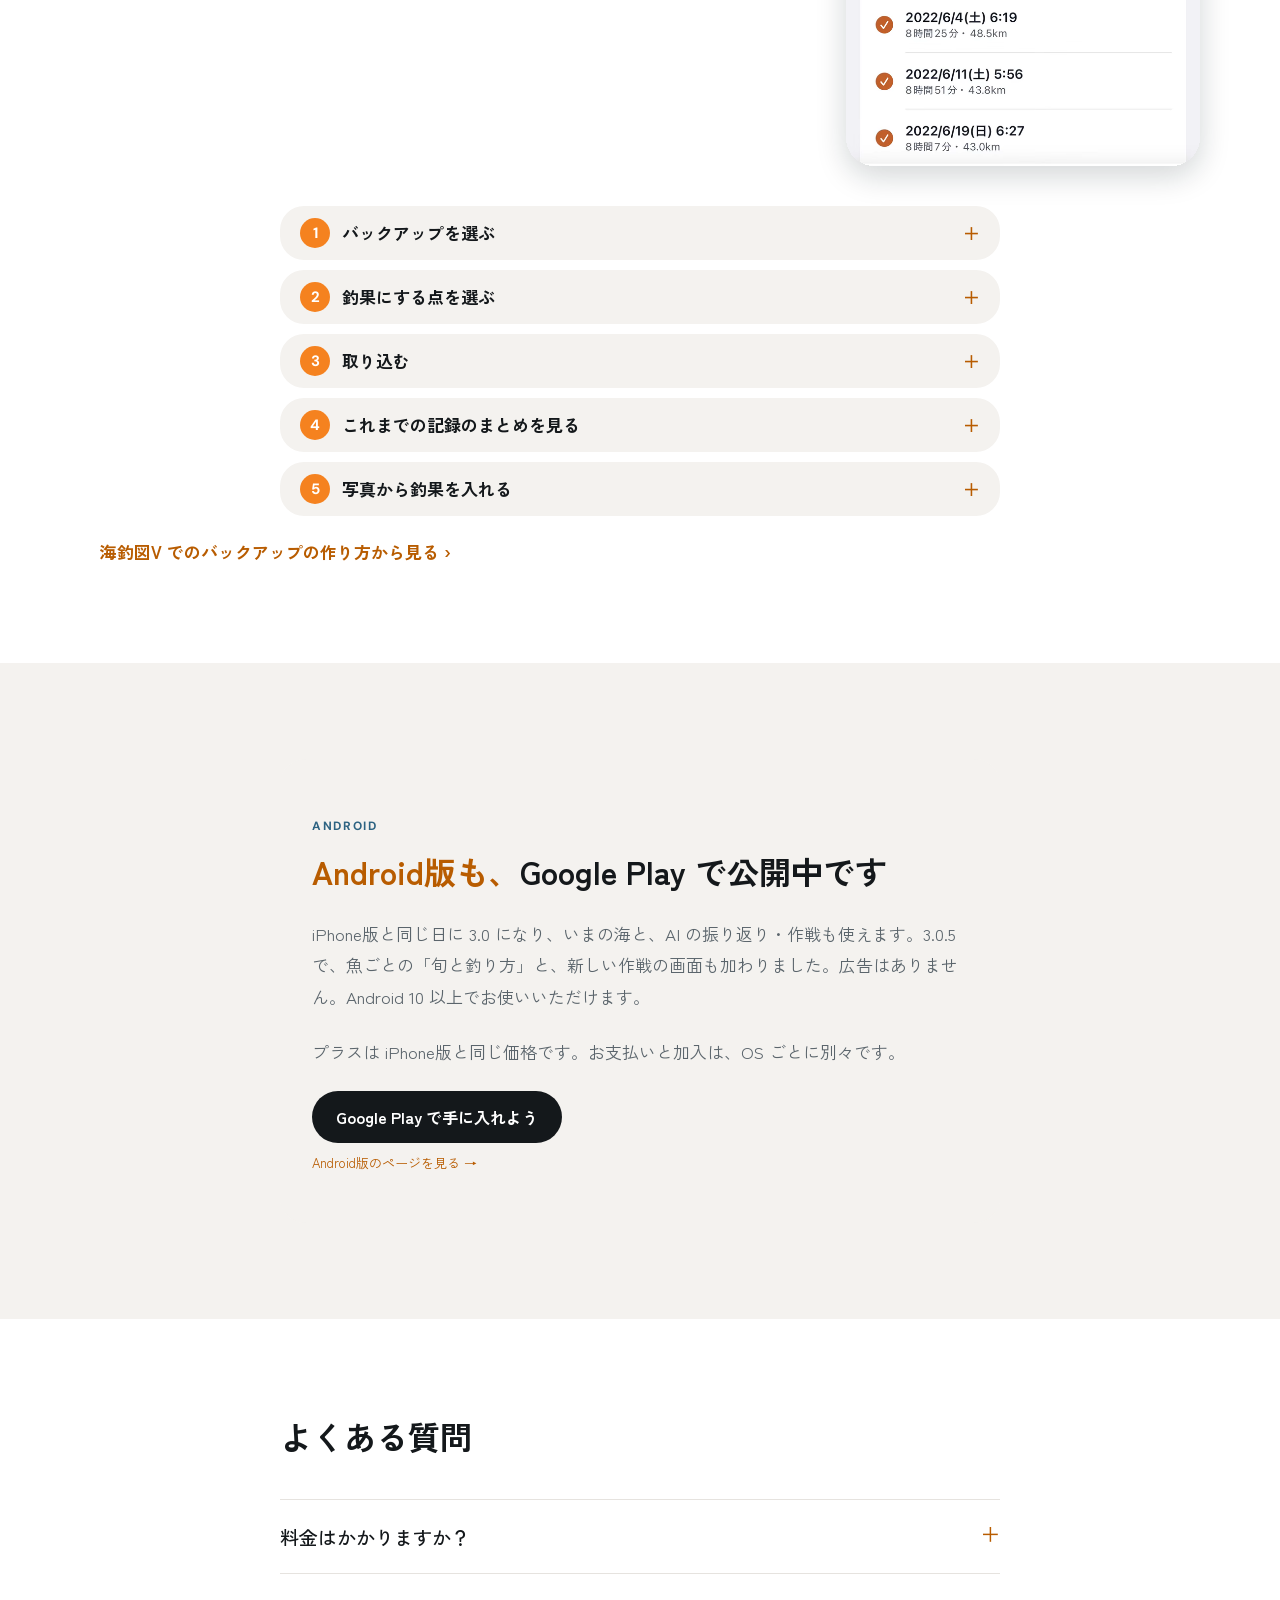
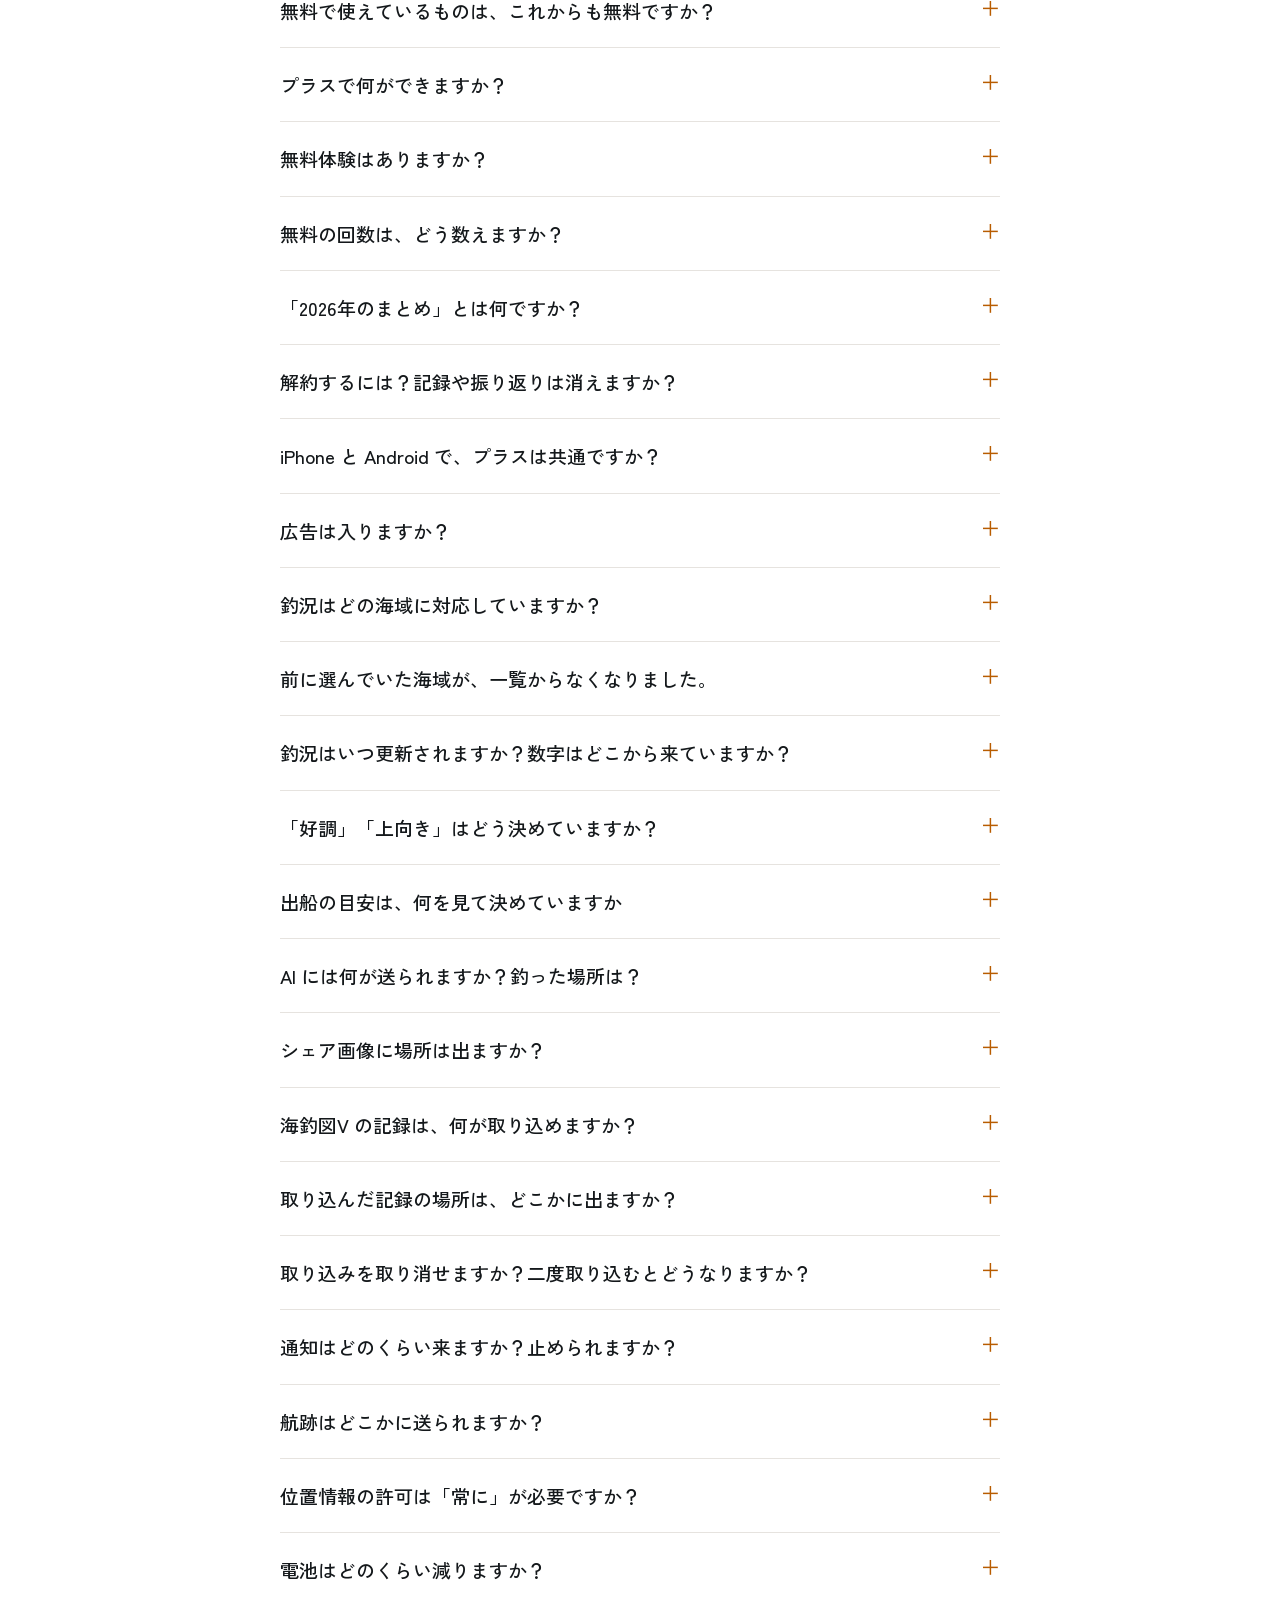
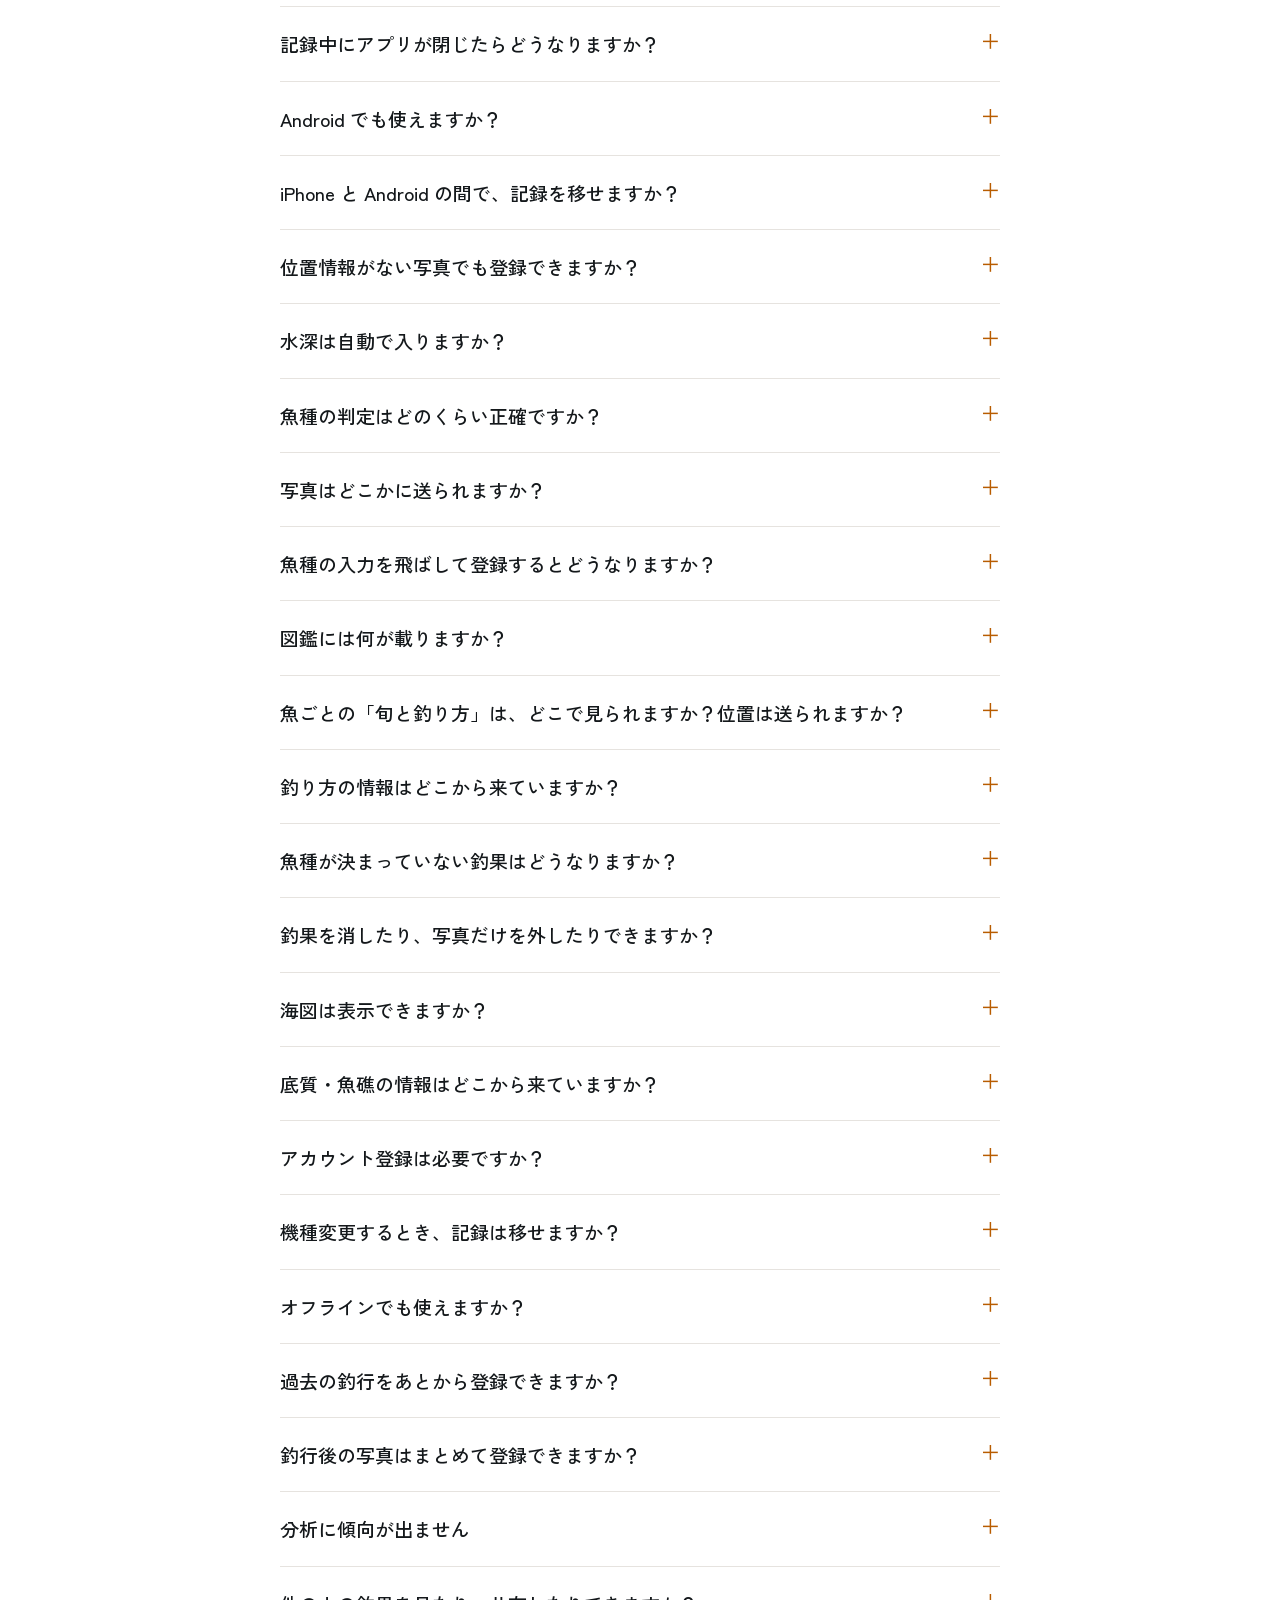
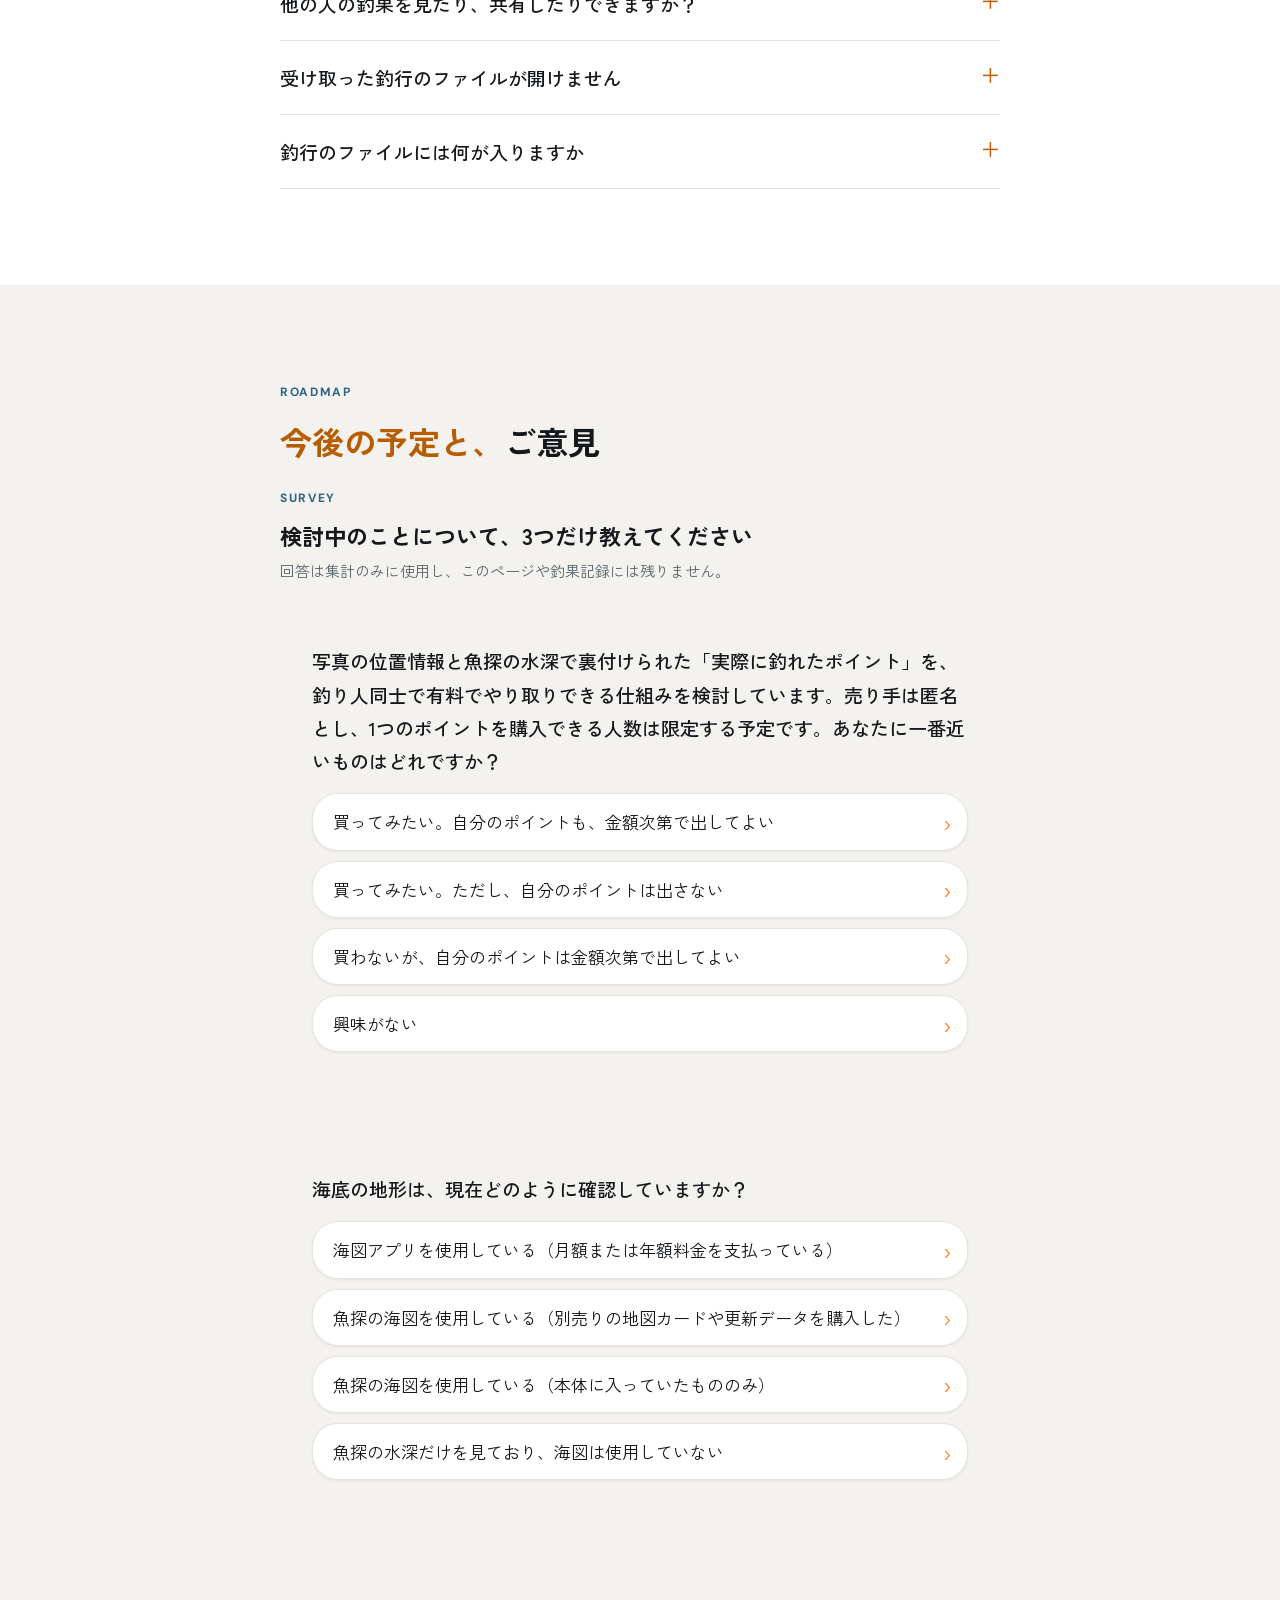
==== commit 52b1973f: "Android 版 3.0.5 に合わせる：Android のページ（説明・見出しの下の文・料金の問いの回数を iPhone 3.0.5 と同じ数え方に・iPhone版と同じ機能の一覧・下の案内）、ト" ====
--- a/index.html
+++ b/index.html
@@ -272,7 +272,7 @@
             "name": "Android でも使えますか？",
             "acceptedAnswer": {
               "@type": "Answer",
-              "text": "使えます。Google Play で公開しています。2026年11月7日に、iPhone版と同じ日に 3.0 になりました。いまの海（釣況）、AI の振り返りと作戦、釣果ログ プラス、海面水温の自動入力、海釣図V の記録の取り込みも入っています（出港を自動で見つけて記録を始める設定は、Android版にはまだありません）。Android 10 以上の端末でお使いいただけます。詳しくは Android版のページ をご覧ください。"
+              "text": "使えます。Google Play で公開しています。2026年11月7日に、iPhone版と同じ日に 3.0 になりました。3.0.5 で、iPhone版の 3.0.5 と同じ機能になりました。いまの海（釣況）、魚ごとの旬と釣り方、AI の振り返りと作戦、釣果ログ プラス、海面水温の自動入力、海釣図V の記録の取り込み、写真からの釣果の自動入力も入っています（出港を自動で見つけて記録を始める設定は、Android版にはまだありません）。Android 10 以上の端末でお使いいただけます。詳しくは Android版のページ をご覧ください。"
             }
           },
           {
@@ -892,7 +892,7 @@
           <span class="tt-orange"><span class="nw">Android版も、</span></span><span class="nw">Google Play で</span><span class="nw">公開中です</span>
         </h2>
       </div>
-      <p style="margin:0; color:var(--color-ink-muted);">iPhone版と同じ日に 3.0 になり、いまの海と、AI の振り返り・作戦も使えます。広告はありません。Android 10 以上でお使いいただけます。</p>
+      <p style="margin:0; color:var(--color-ink-muted);">iPhone版と同じ日に 3.0 になり、いまの海と、AI の振り返り・作戦も使えます。3.0.5 で、魚ごとの「旬と釣り方」と、新しい作戦の画面も加わりました。広告はありません。Android 10 以上でお使いいただけます。</p>
       <p style="margin:0; color:var(--color-ink-muted);">プラスは iPhone版と同じ価格です。お支払いと加入は、OS ごとに別々です。</p>
       <div class="android-card__cta">
         <a href="https://play.google.com/store/apps/details?id=com.margheritaworks.chokalog&amp;referrer=utm_source%3Dsite%26utm_medium%3Dweb" class="gp-badge" aria-label="Google Play で手に入れよう">
@@ -1180,7 +1180,7 @@
               <span class="faq-icon faq-icon-plus" aria-hidden="true">＋</span>
               <span class="faq-icon faq-icon-minus" aria-hidden="true">−</span>
             </summary>
-            <div class="faq-answer">使えます。<a href="https://play.google.com/store/apps/details?id=com.margheritaworks.chokalog&amp;referrer=utm_source%3Dsite%26utm_medium%3Dweb">Google Play</a> で公開しています。2026年11月7日に、iPhone版と同じ日に 3.0 になりました。いまの海（釣況）、AI の振り返りと作戦、釣果ログ プラス、海面水温の自動入力、海釣図V の記録の取り込みも入っています（出港を自動で見つけて記録を始める設定は、Android版にはまだありません）。Android 10 以上の端末でお使いいただけます。詳しくは <a href="/android/?src=faq">Android版のページ</a> をご覧ください。</div>
+            <div class="faq-answer">使えます。<a href="https://play.google.com/store/apps/details?id=com.margheritaworks.chokalog&amp;referrer=utm_source%3Dsite%26utm_medium%3Dweb">Google Play</a> で公開しています。2026年11月7日に、iPhone版と同じ日に 3.0 になりました。3.0.5 で、iPhone版の 3.0.5 と同じ機能になりました。いまの海（釣況）、魚ごとの旬と釣り方、AI の振り返りと作戦、釣果ログ プラス、海面水温の自動入力、海釣図V の記録の取り込み、写真からの釣果の自動入力も入っています（出港を自動で見つけて記録を始める設定は、Android版にはまだありません）。Android 10 以上の端末でお使いいただけます。詳しくは <a href="/android/?src=faq">Android版のページ</a> をご覧ください。</div>
           </details>
         </div>
 
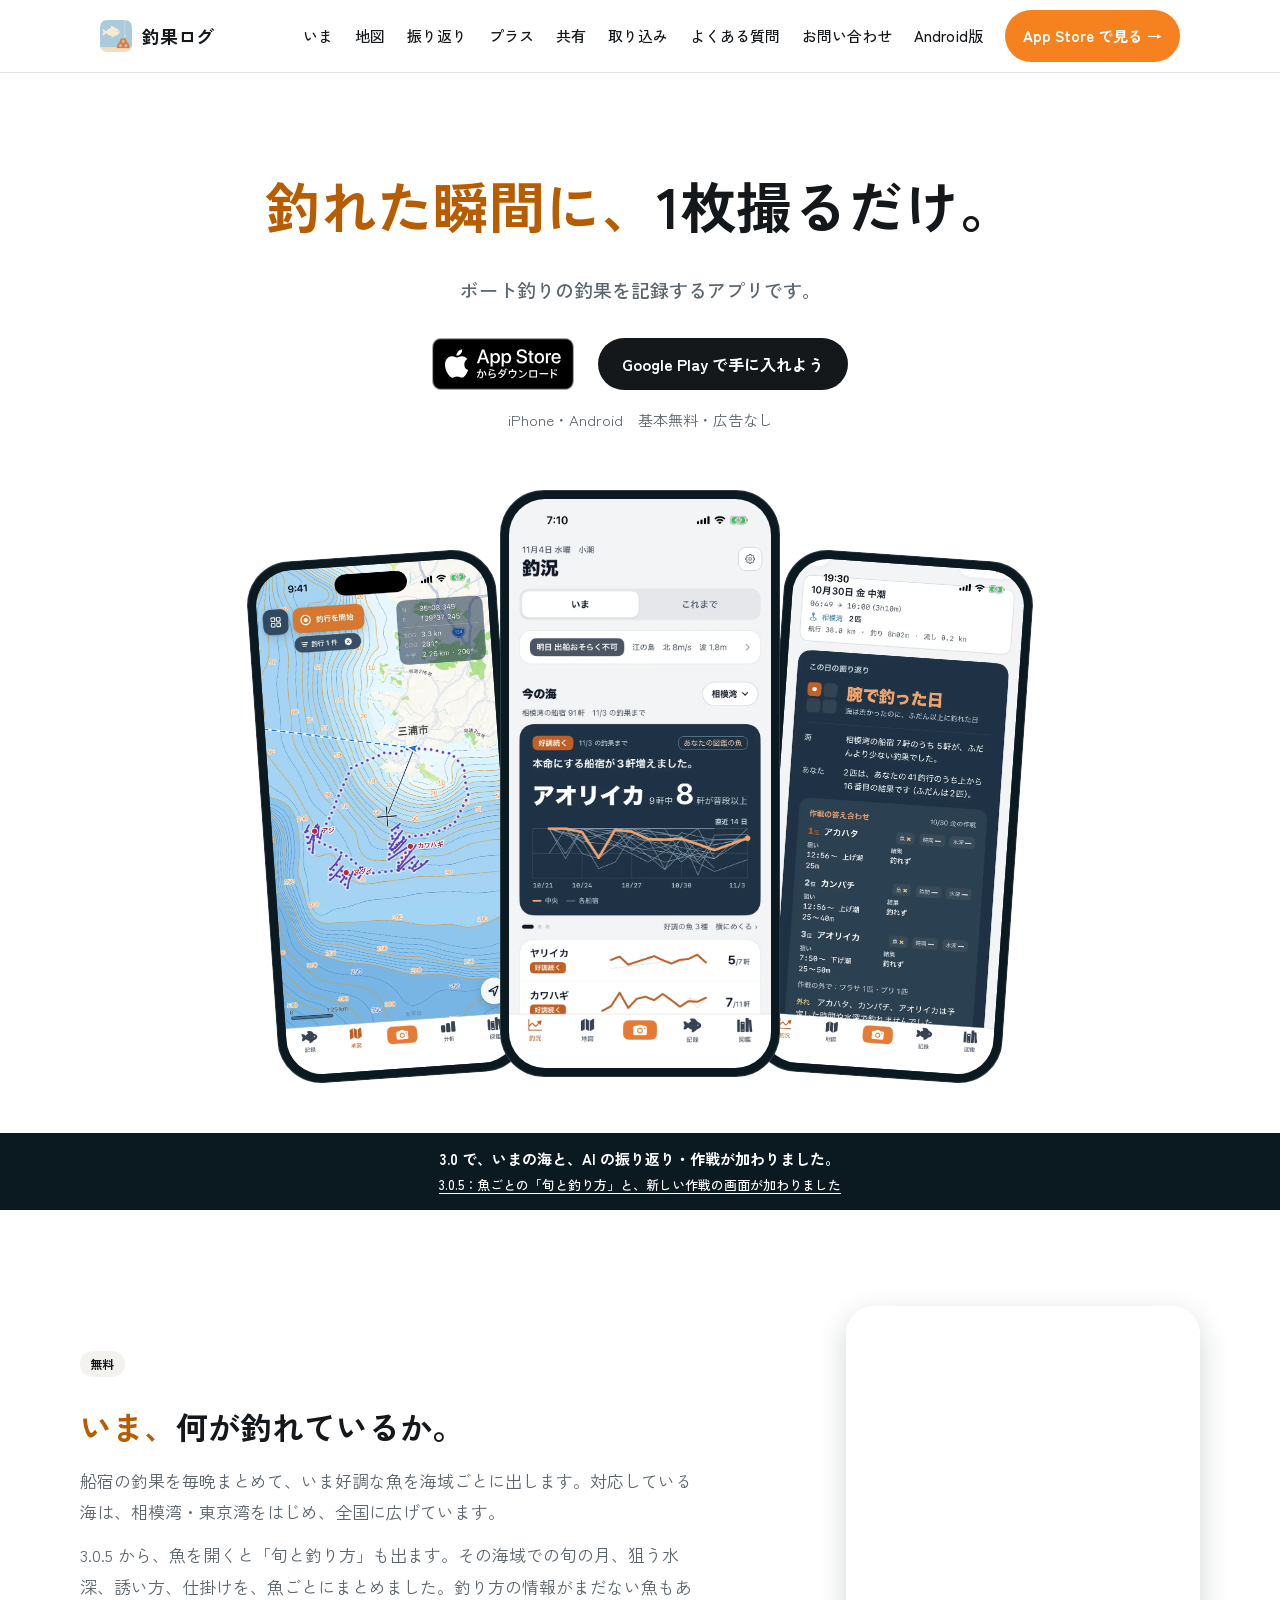
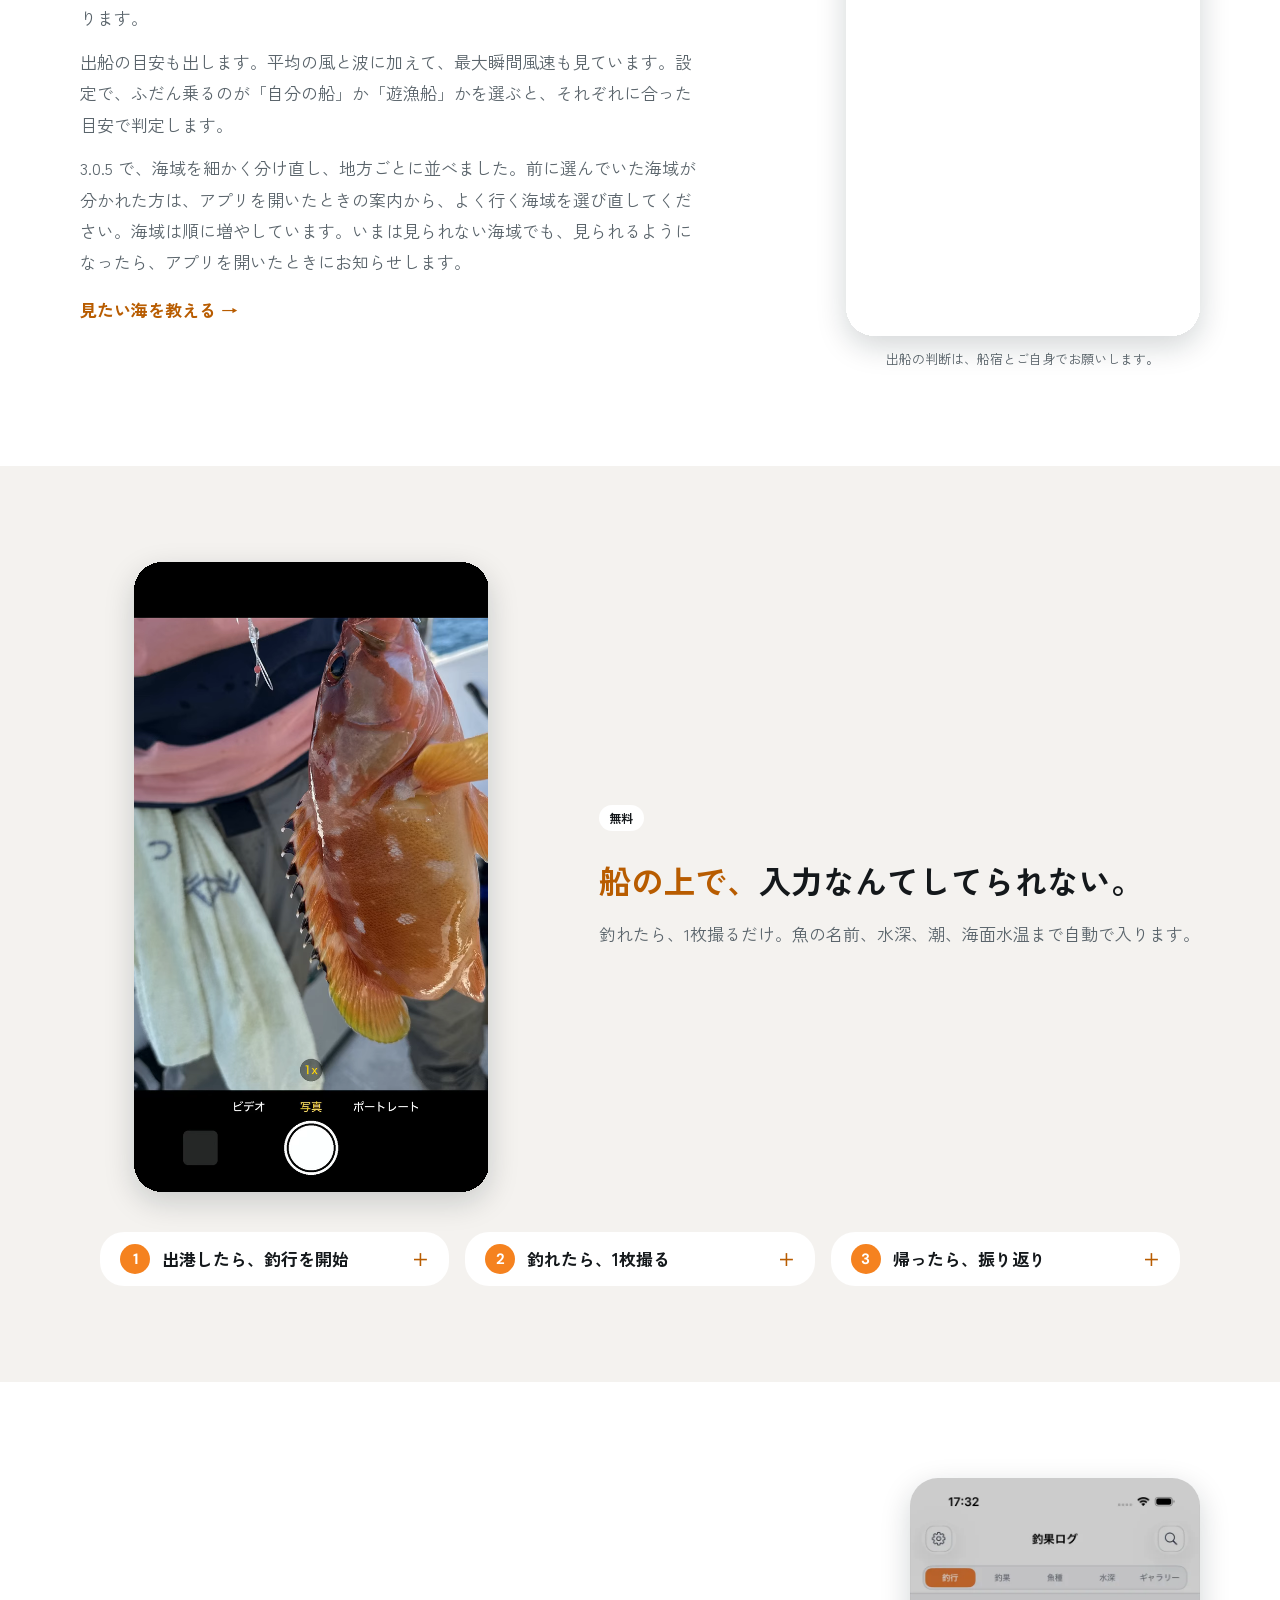
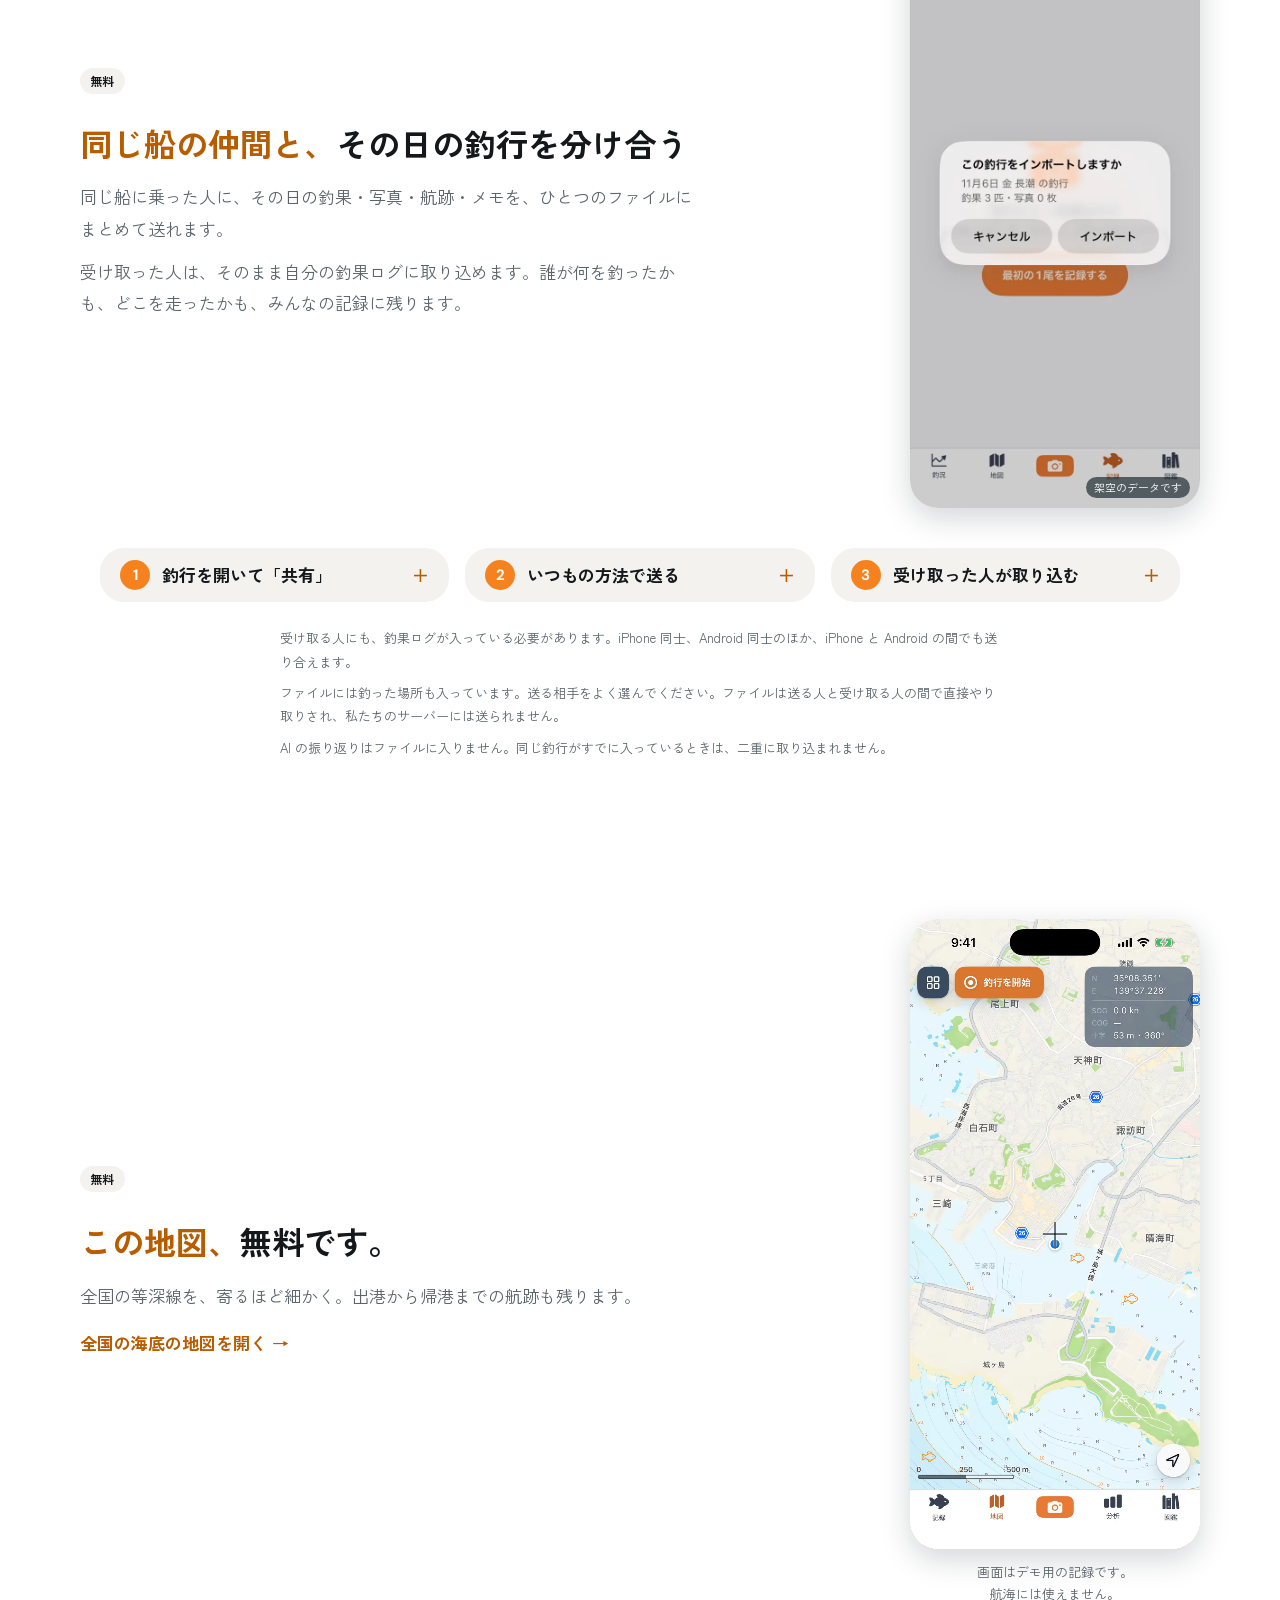
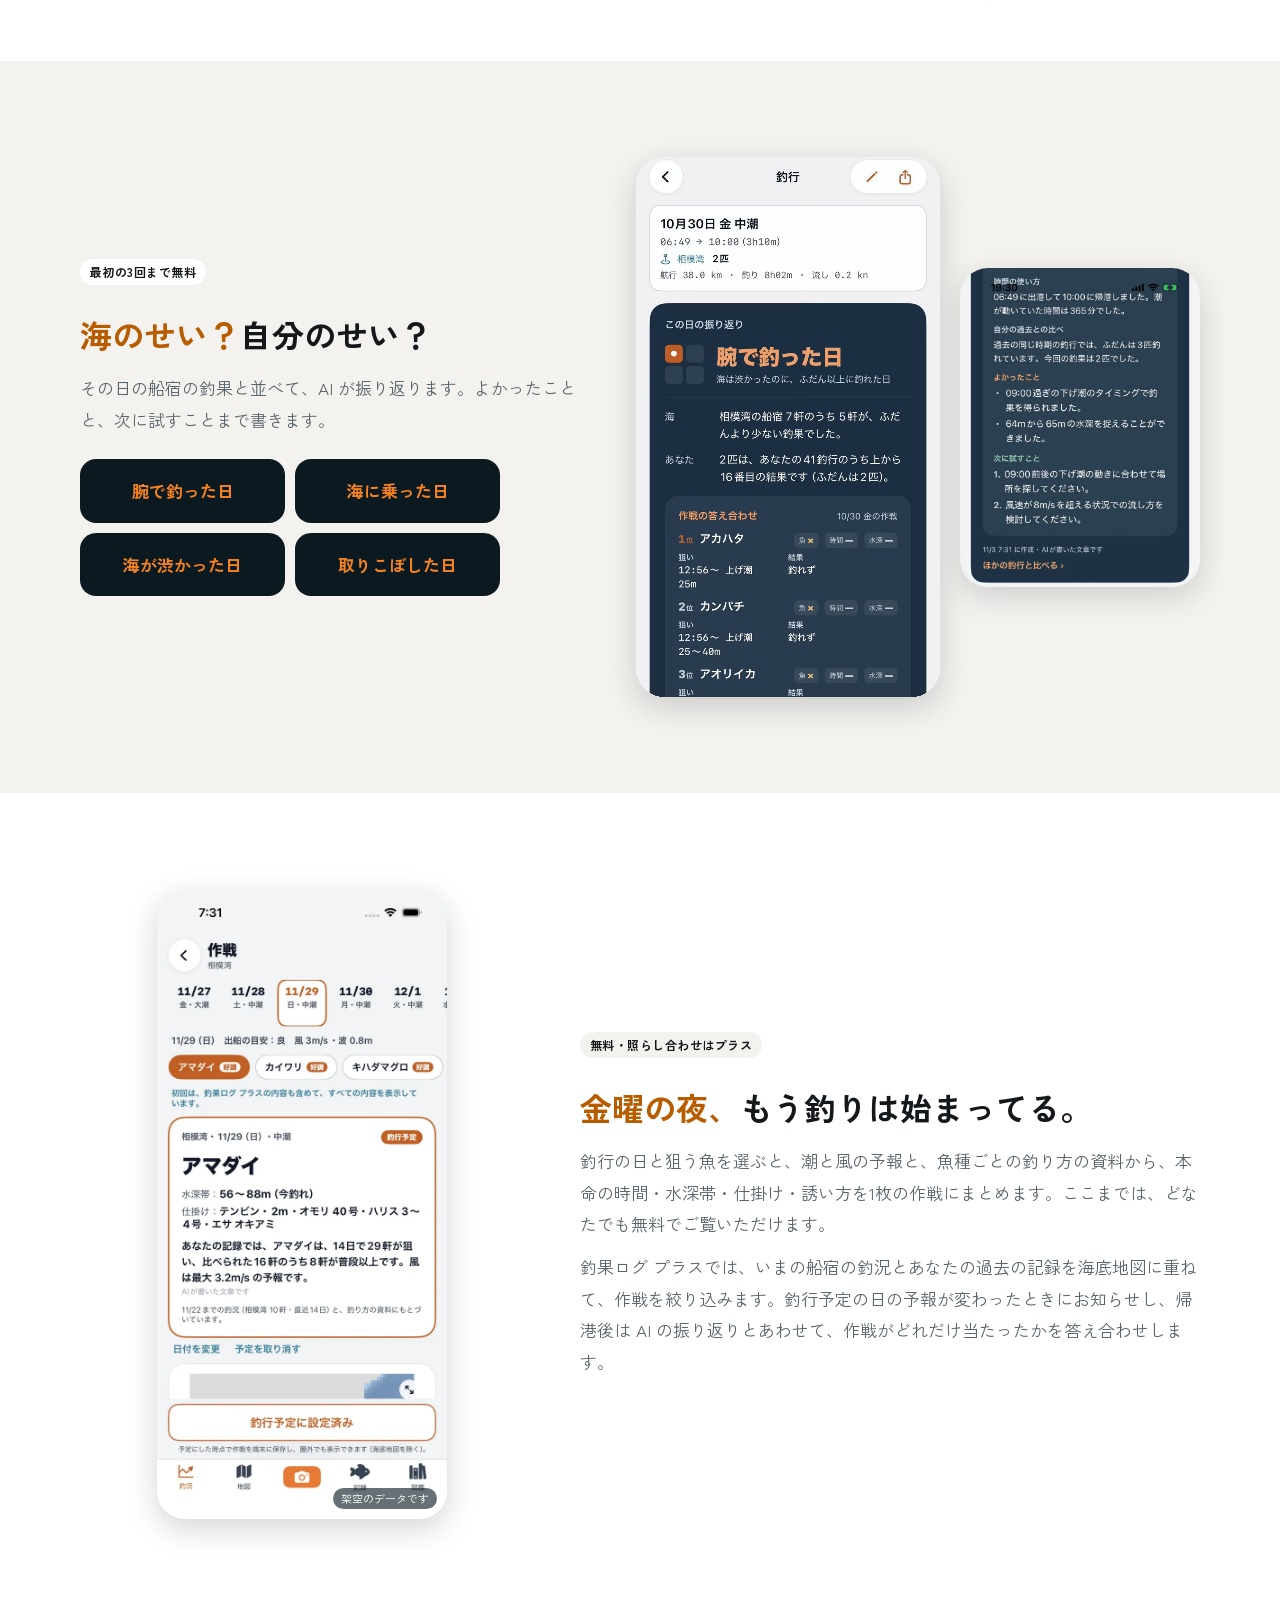
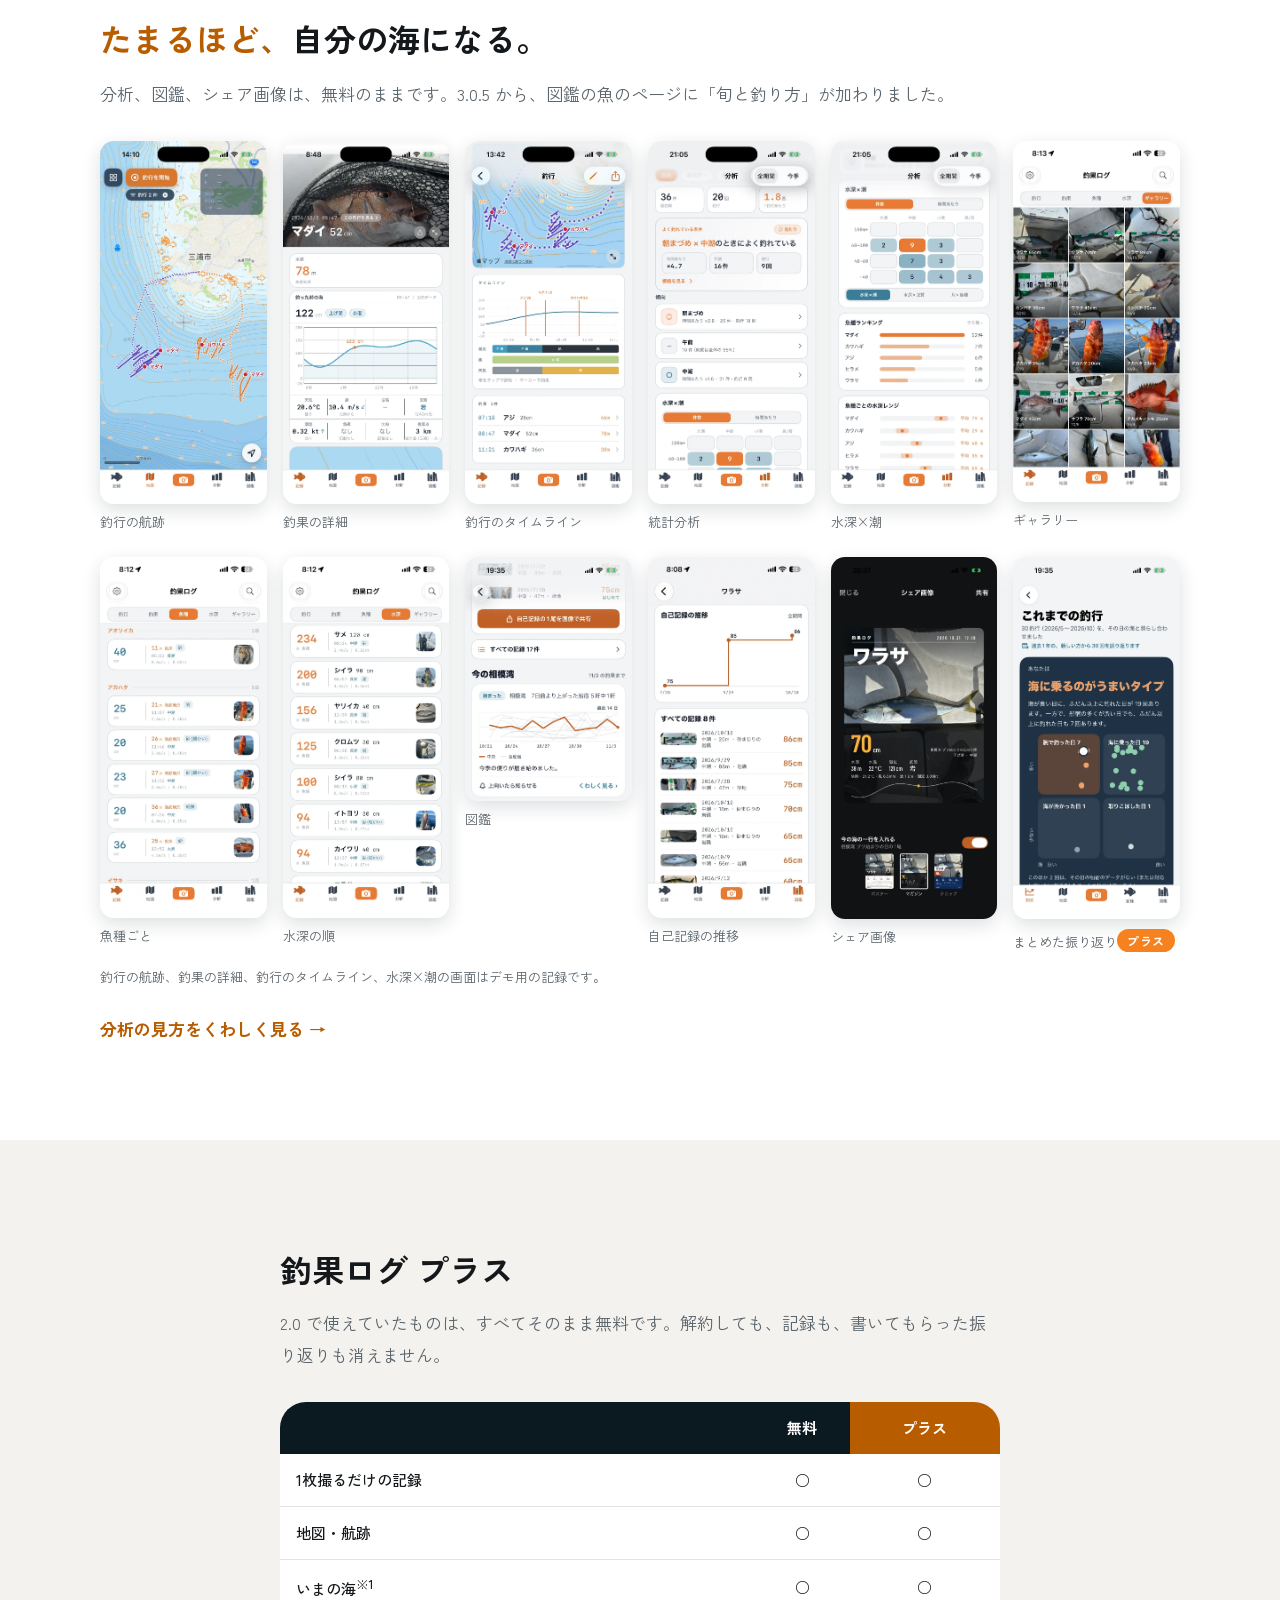
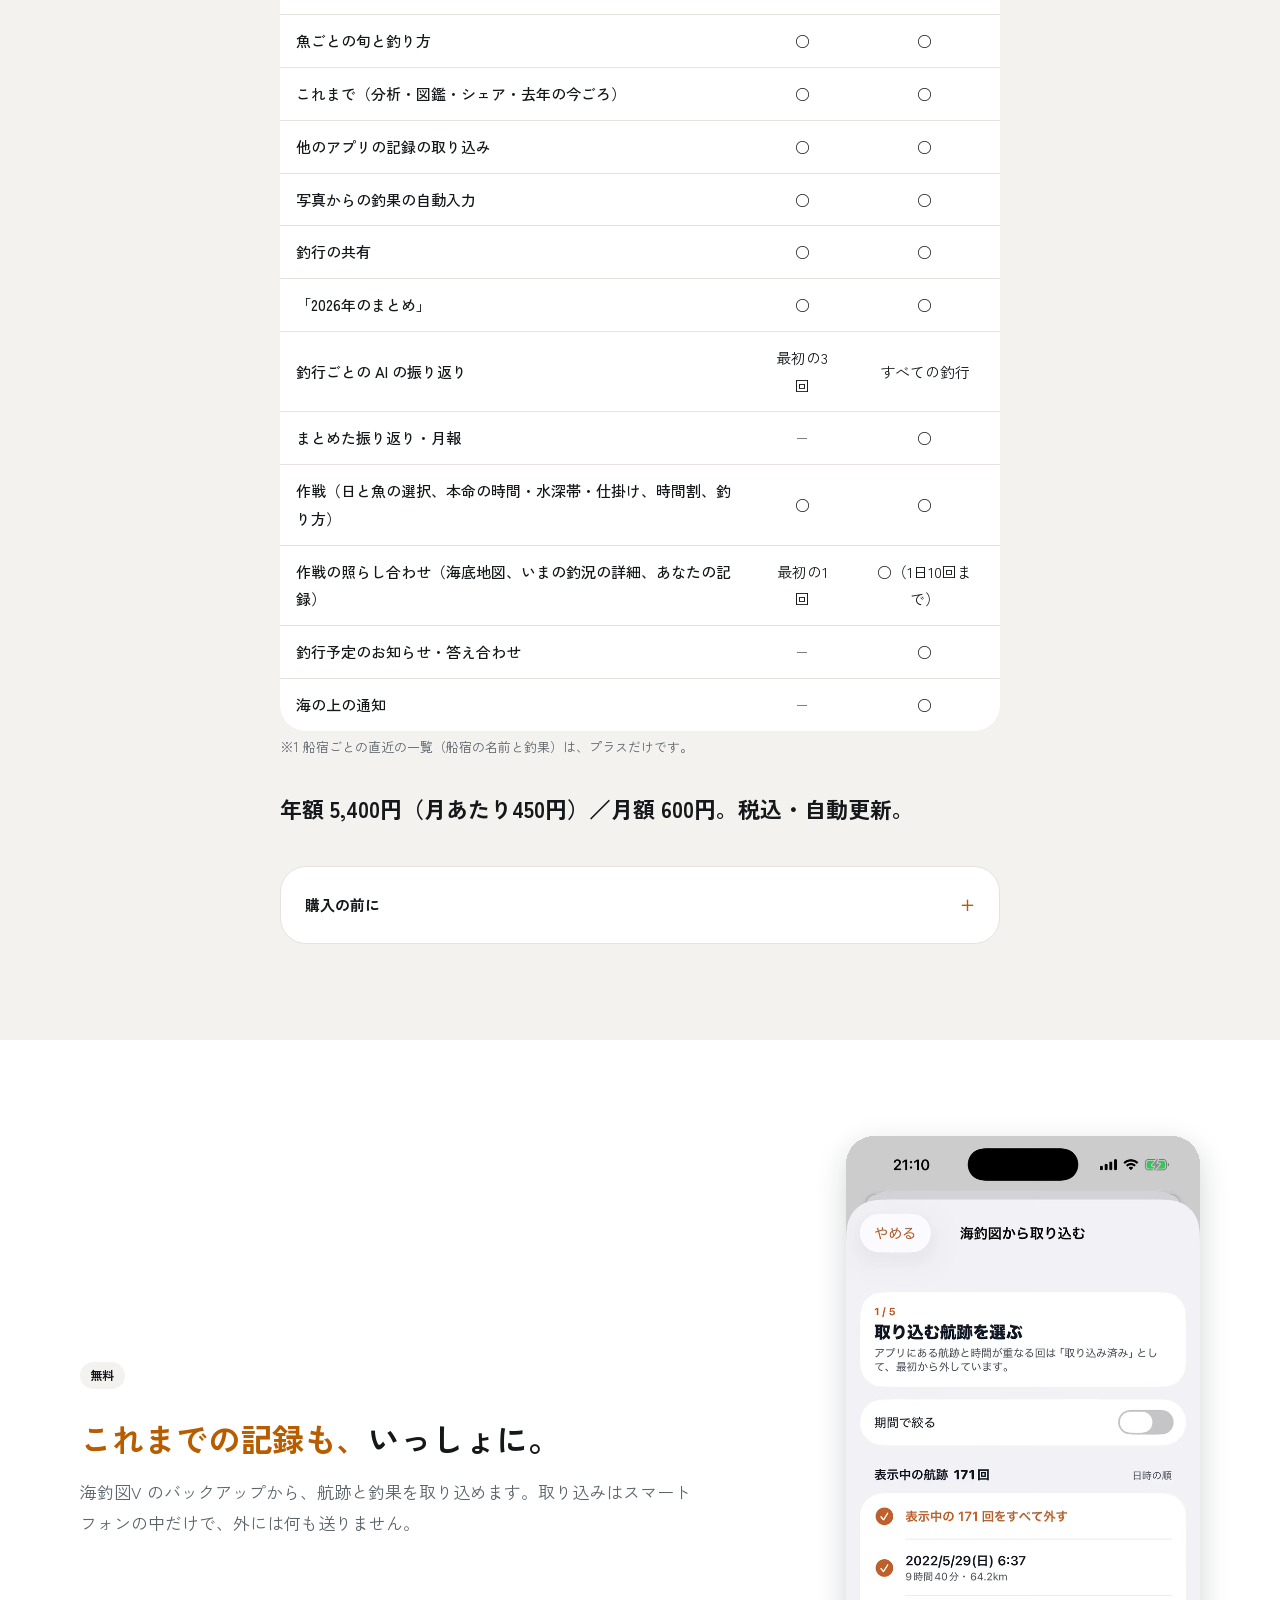
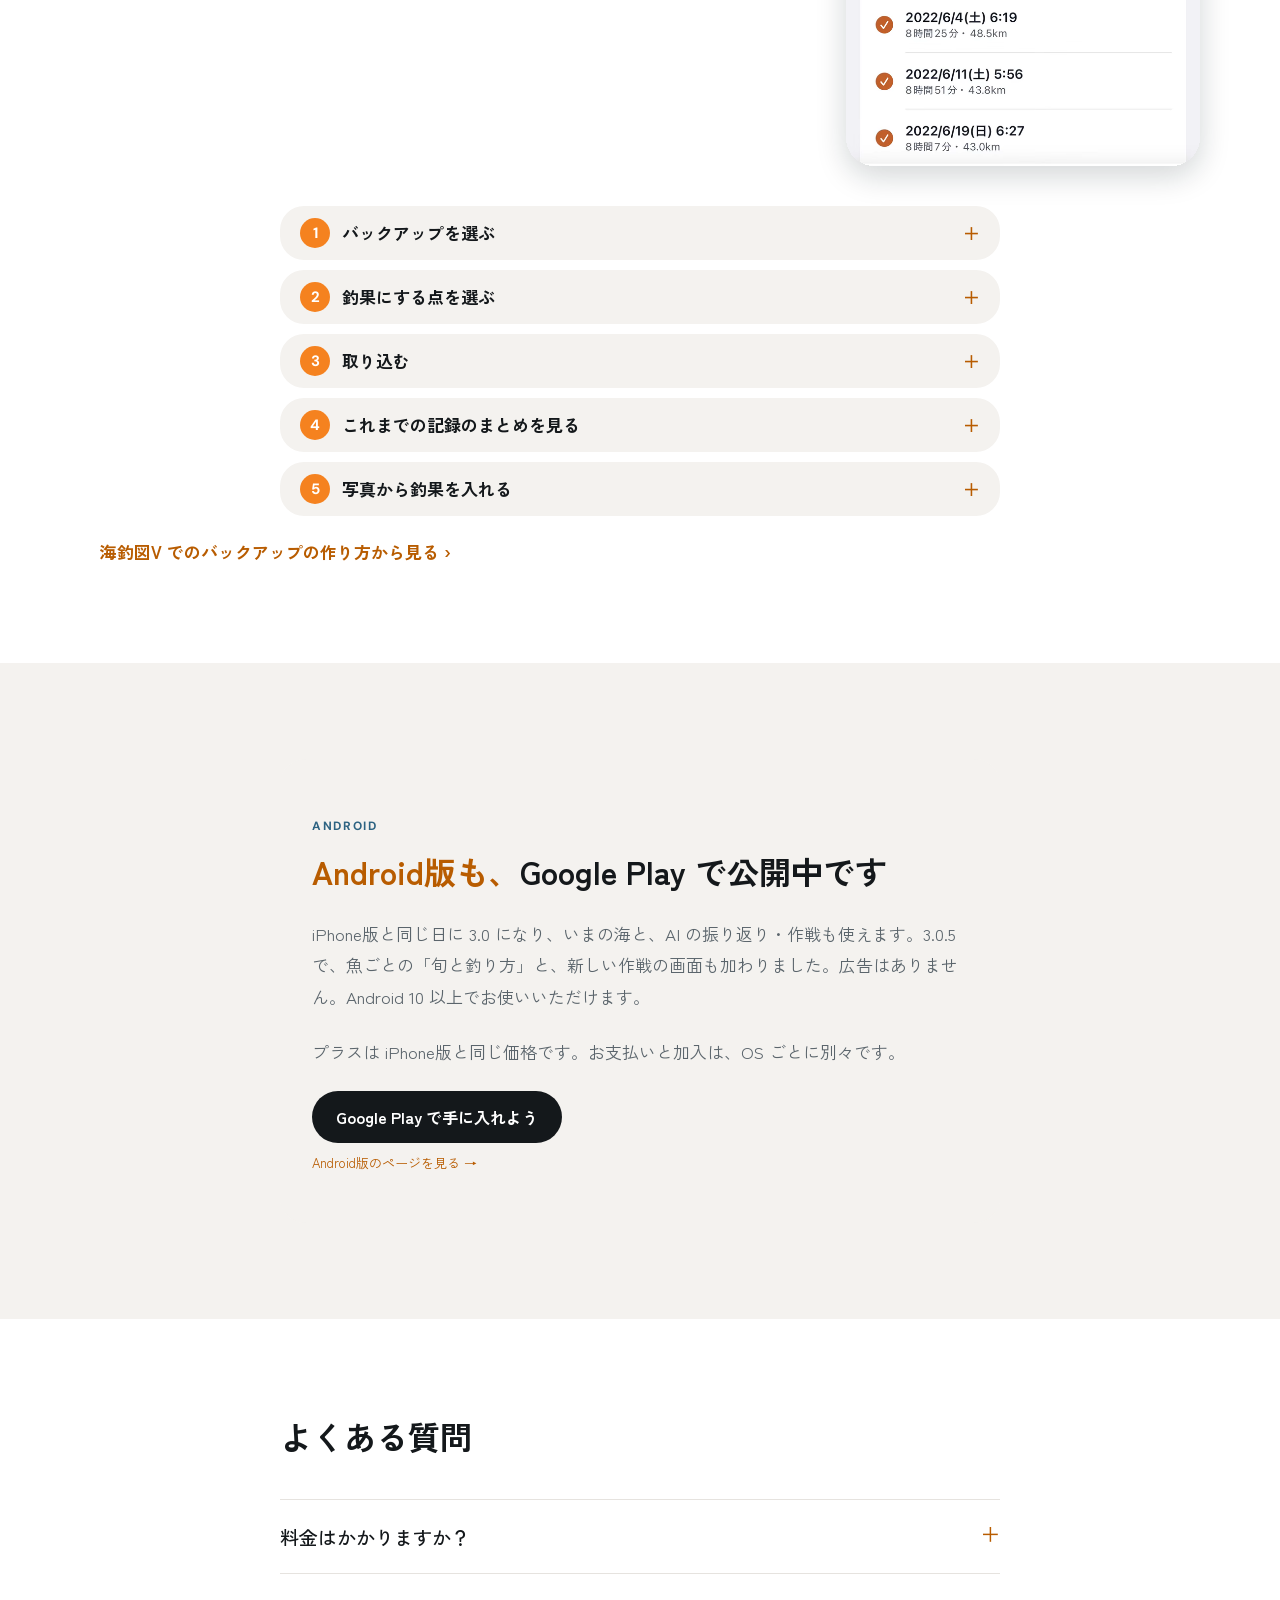
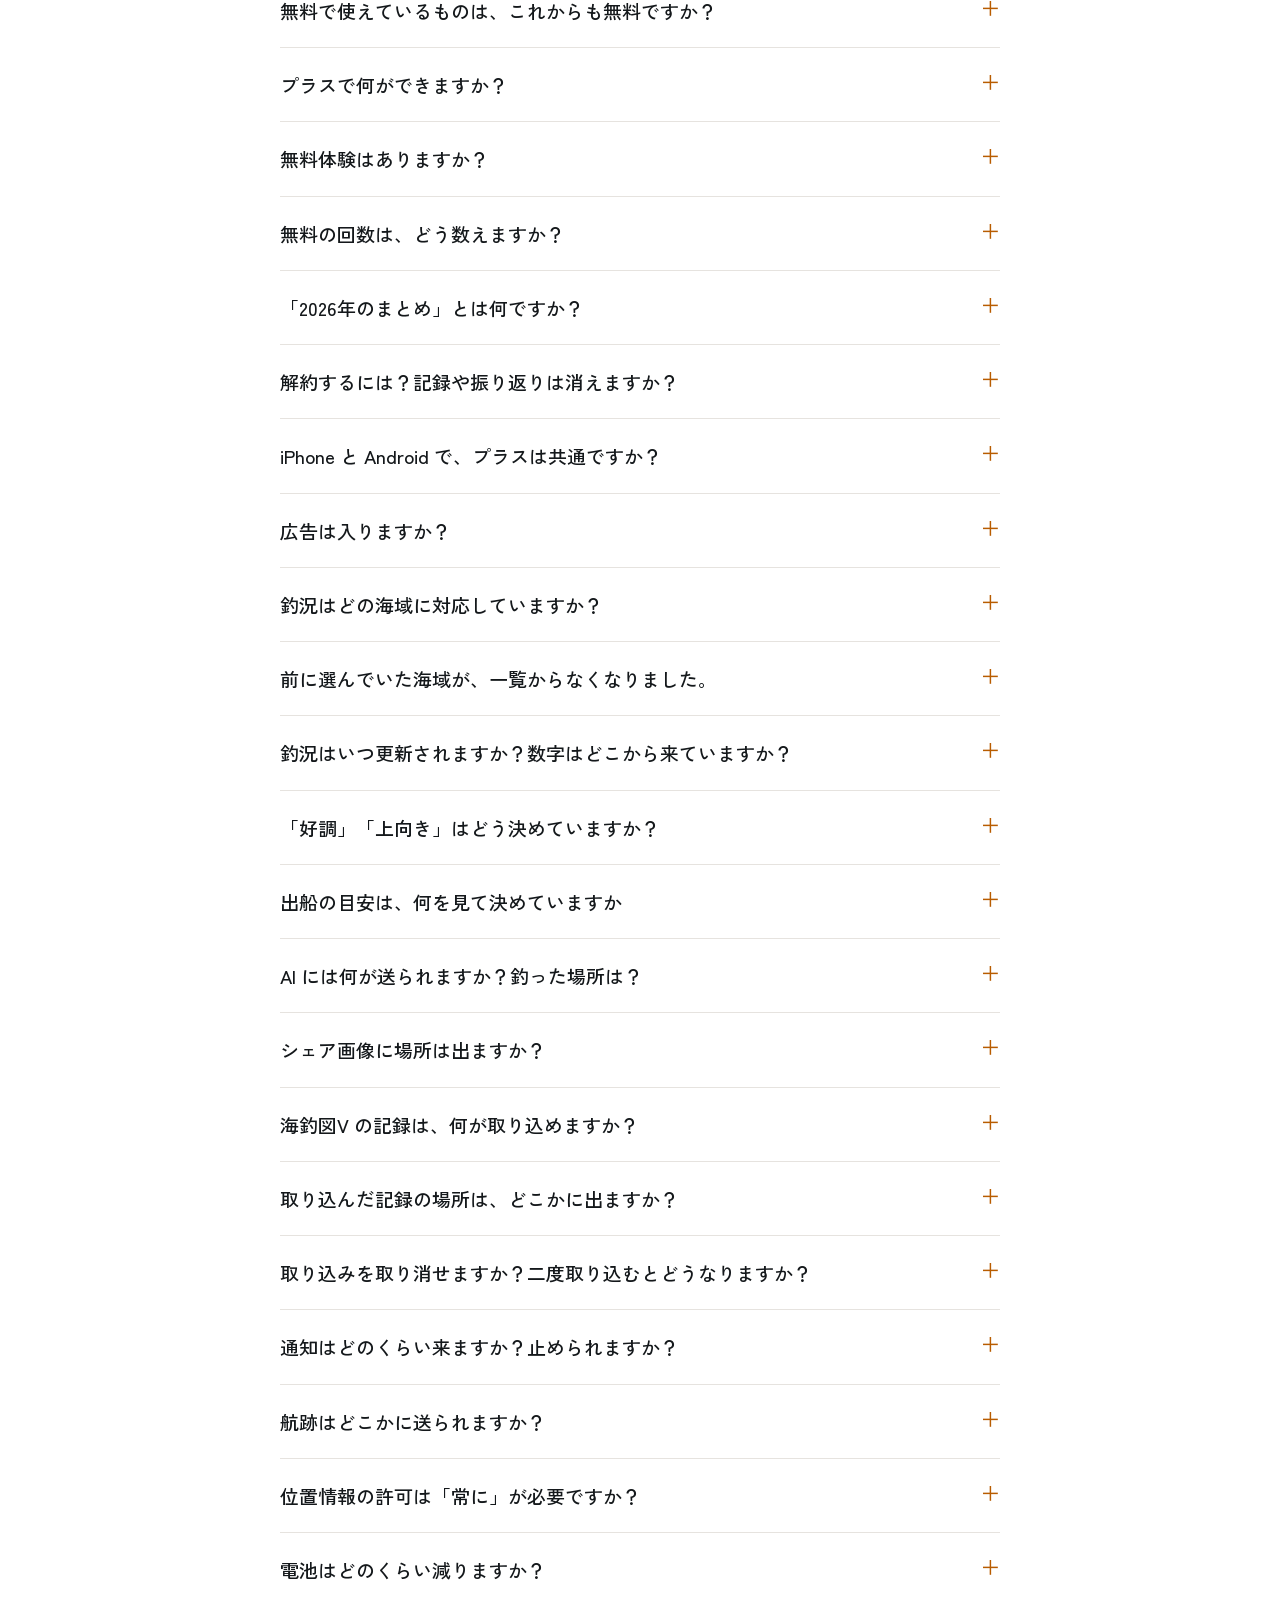
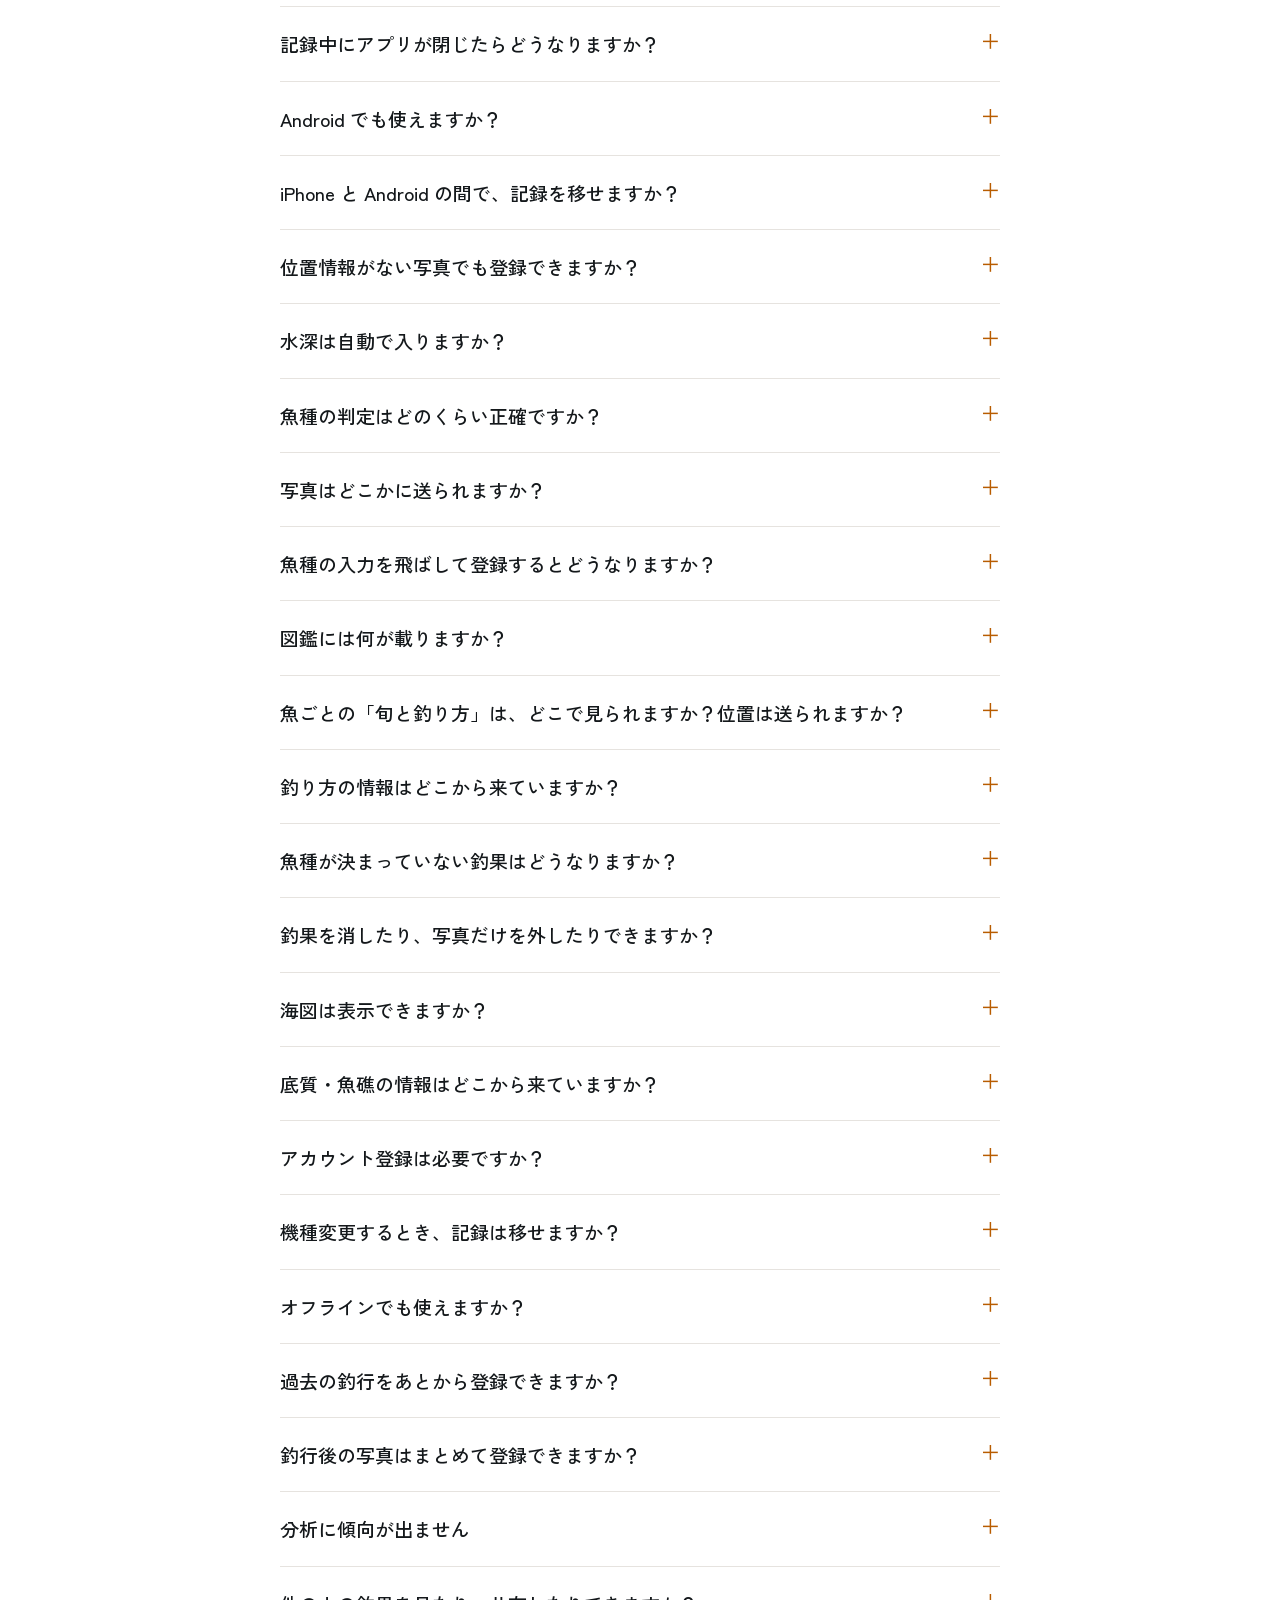
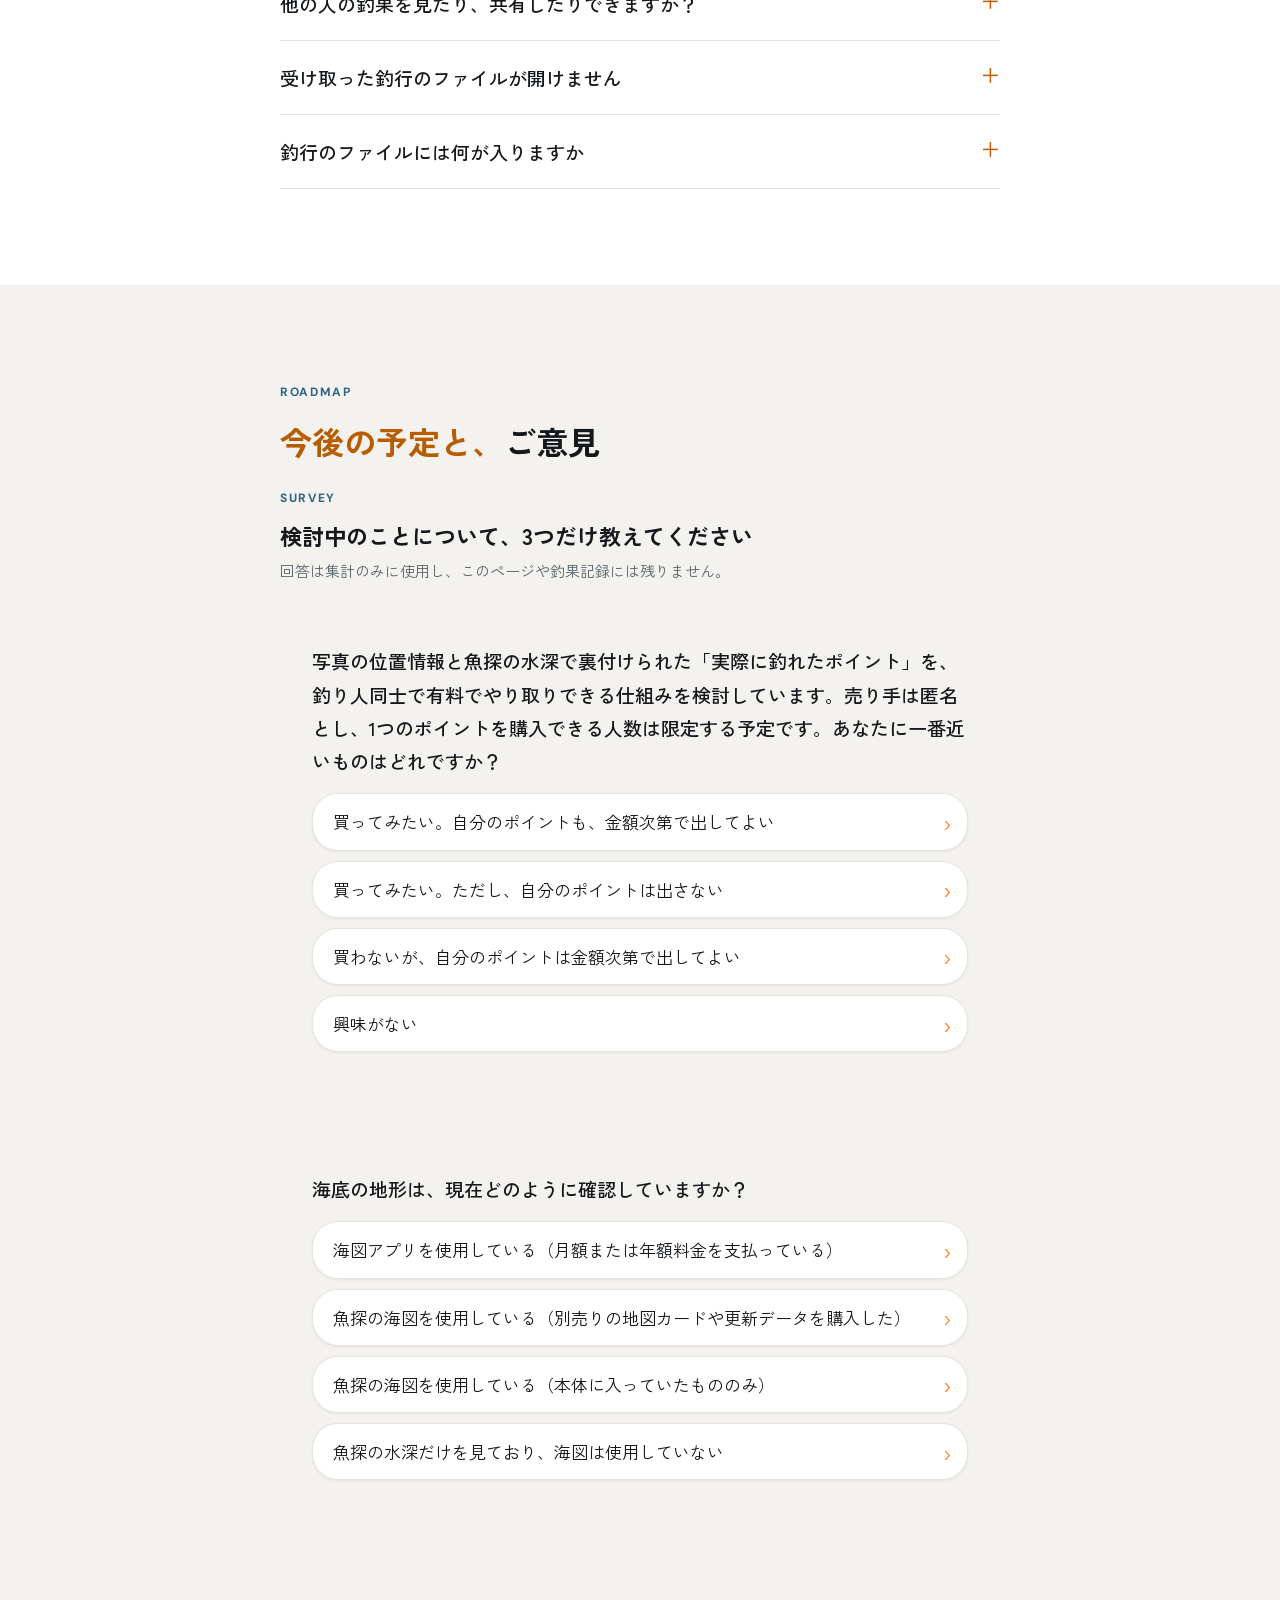
==== commit 7cc4cec5: "公開の日：更新履歴の 3.0.5 を 2026年11月、プライバシーポリシーと規約の最終更新日を 2026年11月27日に。Android 3.0.5 の写真の作り（Photo Picker で選んだ" ====
--- a/index.html
+++ b/index.html
@@ -1577,7 +1577,7 @@
           <tr><th scope="col">版</th><th scope="col">おもな変更</th></tr>
         </thead>
         <tbody>
-          <tr id="changelog-305"><th scope="row"><span class="nw">3.0.5</span><br><span class="changelog__date">2026年12月</span></th><td>・釣況と図鑑の魚の画面に「旬と釣り方」を追加しました。その海域での旬の月、狙う水深、誘い方、仕掛けを表示します。読み込むときに、位置は送信しません。<br>・作戦の画面を作り直しました。釣行の日と狙う魚を選択すると、本命の時間・水深帯・仕掛けを1枚にまとめた作戦を表示します。<br>・釣況の「いま」の一番上に「次の釣行」を表示し、そこから作戦を開くようにしました。これまでの「あなた × 今の海」の欄はなくなりました。<br>・魚種ごとの釣り方の資料をもとに、仕掛け・エサ・誘い方・時間割を表示します。この部分は、どなたでも回数の制限なくご覧いただけます。<br>・釣行予定にした作戦は端末に保存され、電波のない沖でも表示できます（海底地図を除く）。<br>・釣行予定の日の予報や釣況が大きく変わった場合は、通知でお知らせすることがあります（釣果ログ プラス）。<br>・釣行の画面に「写真を探す」を追加しました。釣行の時間に撮影した魚の写真を探し、釣果に写真と魚種を入力します。海釣図V から取り込んだ釣行にも使用できます。写真の解析はスマートフォンの中で行います。<br>・釣行の時間外に撮影した写真からも、日時と場所を選択して釣果を追加できるようにしました。<br>・釣果の画面に「この釣果を削除」と「写真を外す」を追加しました。<br>・釣況の海域を分け直し、地方ごとに並べました。選択していた海域が分かれた場合は、海域の一覧から選び直してください。<br>・2026年の釣行・釣果・自己記録をまとめた「2026年のまとめ」を追加しました。共有用の画像も作成できます。表示は2027年1月31日までです。<br>・出世魚（ワカシ〜ブリ、セイゴ〜スズキ など）の呼び名を、同じ魚として扱うようにしました。<br>・AI の振り返りと作戦の無料の回数を、別々に数えるようにしました。アプリを入れ直した場合も、作戦の無料の初回は、同じ日と魚であればもう一度表示できます。<br>・潮の曲線の表示などを修正しました。</td></tr>
+          <tr id="changelog-305"><th scope="row"><span class="nw">3.0.5</span><br><span class="changelog__date">2026年11月</span></th><td>・釣況と図鑑の魚の画面に「旬と釣り方」を追加しました。その海域での旬の月、狙う水深、誘い方、仕掛けを表示します。読み込むときに、位置は送信しません。<br>・作戦の画面を作り直しました。釣行の日と狙う魚を選択すると、本命の時間・水深帯・仕掛けを1枚にまとめた作戦を表示します。<br>・釣況の「いま」の一番上に「次の釣行」を表示し、そこから作戦を開くようにしました。これまでの「あなた × 今の海」の欄はなくなりました。<br>・魚種ごとの釣り方の資料をもとに、仕掛け・エサ・誘い方・時間割を表示します。この部分は、どなたでも回数の制限なくご覧いただけます。<br>・釣行予定にした作戦は端末に保存され、電波のない沖でも表示できます（海底地図を除く）。<br>・釣行予定の日の予報や釣況が大きく変わった場合は、通知でお知らせすることがあります（釣果ログ プラス）。<br>・釣行の画面に「写真を探す」を追加しました。釣行の時間に撮影した魚の写真を探し、釣果に写真と魚種を入力します。海釣図V から取り込んだ釣行にも使用できます。写真の解析はスマートフォンの中で行います。<br>・釣行の時間外に撮影した写真からも、日時と場所を選択して釣果を追加できるようにしました。<br>・釣果の画面に「この釣果を削除」と「写真を外す」を追加しました。<br>・釣況の海域を分け直し、地方ごとに並べました。選択していた海域が分かれた場合は、海域の一覧から選び直してください。<br>・2026年の釣行・釣果・自己記録をまとめた「2026年のまとめ」を追加しました。共有用の画像も作成できます。表示は2027年1月31日までです。<br>・出世魚（ワカシ〜ブリ、セイゴ〜スズキ など）の呼び名を、同じ魚として扱うようにしました。<br>・AI の振り返りと作戦の無料の回数を、別々に数えるようにしました。アプリを入れ直した場合も、作戦の無料の初回は、同じ日と魚であればもう一度表示できます。<br>・潮の曲線の表示などを修正しました。</td></tr>
           <tr><th scope="row"><span class="nw">3.0.4</span><br><span class="changelog__date">2026年11月</span></th><td>・航跡をタップすると、その地点を通過した時刻と水深を表示します。表示した地点から、写真がなくても釣果を追加できます。<br>・他のアプリで撮影した写真から、撮影時刻をもとに航跡上の地点へ釣果を追加できます。ヒットした時刻に合わせて調整できます。<br>・同船者から受け取った釣行にも、ご自身の釣果を追加できます。<br>・地図を拡大すると、画面の隅に広域の地図を表示し、現在見ている範囲を示します。<br>・地図を縮小したときも、航跡を細い線で表示するようにしました。<br>・作戦画面で、狙う魚を選択できるようにしました（釣果ログ プラス）。<br>・天気予報の取得先を二重にし、予報を取得できない場合を少なくしました。<br>・作戦の作成が終わらない場合がある問題、潮の予報が表示されない問題などを修正しました。</td></tr>
           <tr><th scope="row"><span class="nw">3.0.3</span><br><span class="changelog__date">2026年11月</span></th><td>同じ船に乗った人と、その日の釣行をファイルで分け合えるようになりました。出船の目安に最大瞬間風速を加え、「自分の船」と「遊漁船」で目安を選べるようにしました。海釣図Vから取り込んだあとに、これまでの記録のまとめを表示します。見られるようになった海域を、アプリを開いたときにお知らせします。魚種の判定が違っていたときに、その場から知らせられるようにしました。</td></tr>
           <tr><th scope="row"><span class="nw">3.0</span><br><span class="changelog__date">2026年11月7日</span></th><td>新しい［釣況］タブ（いまの海・明日の出船の目安・気になる魚が上向いたときの通知）。AI の振り返りと作戦（合わせて3回まで無料）。釣果ログ プラス。海面水温（衛星）の自動入力。海釣図V の記録の取り込み。図鑑の作り直し。魚種を11種追加（全57種）。ほか、不具合の直し。Android版も同じ日に 3.0 に</td></tr>
